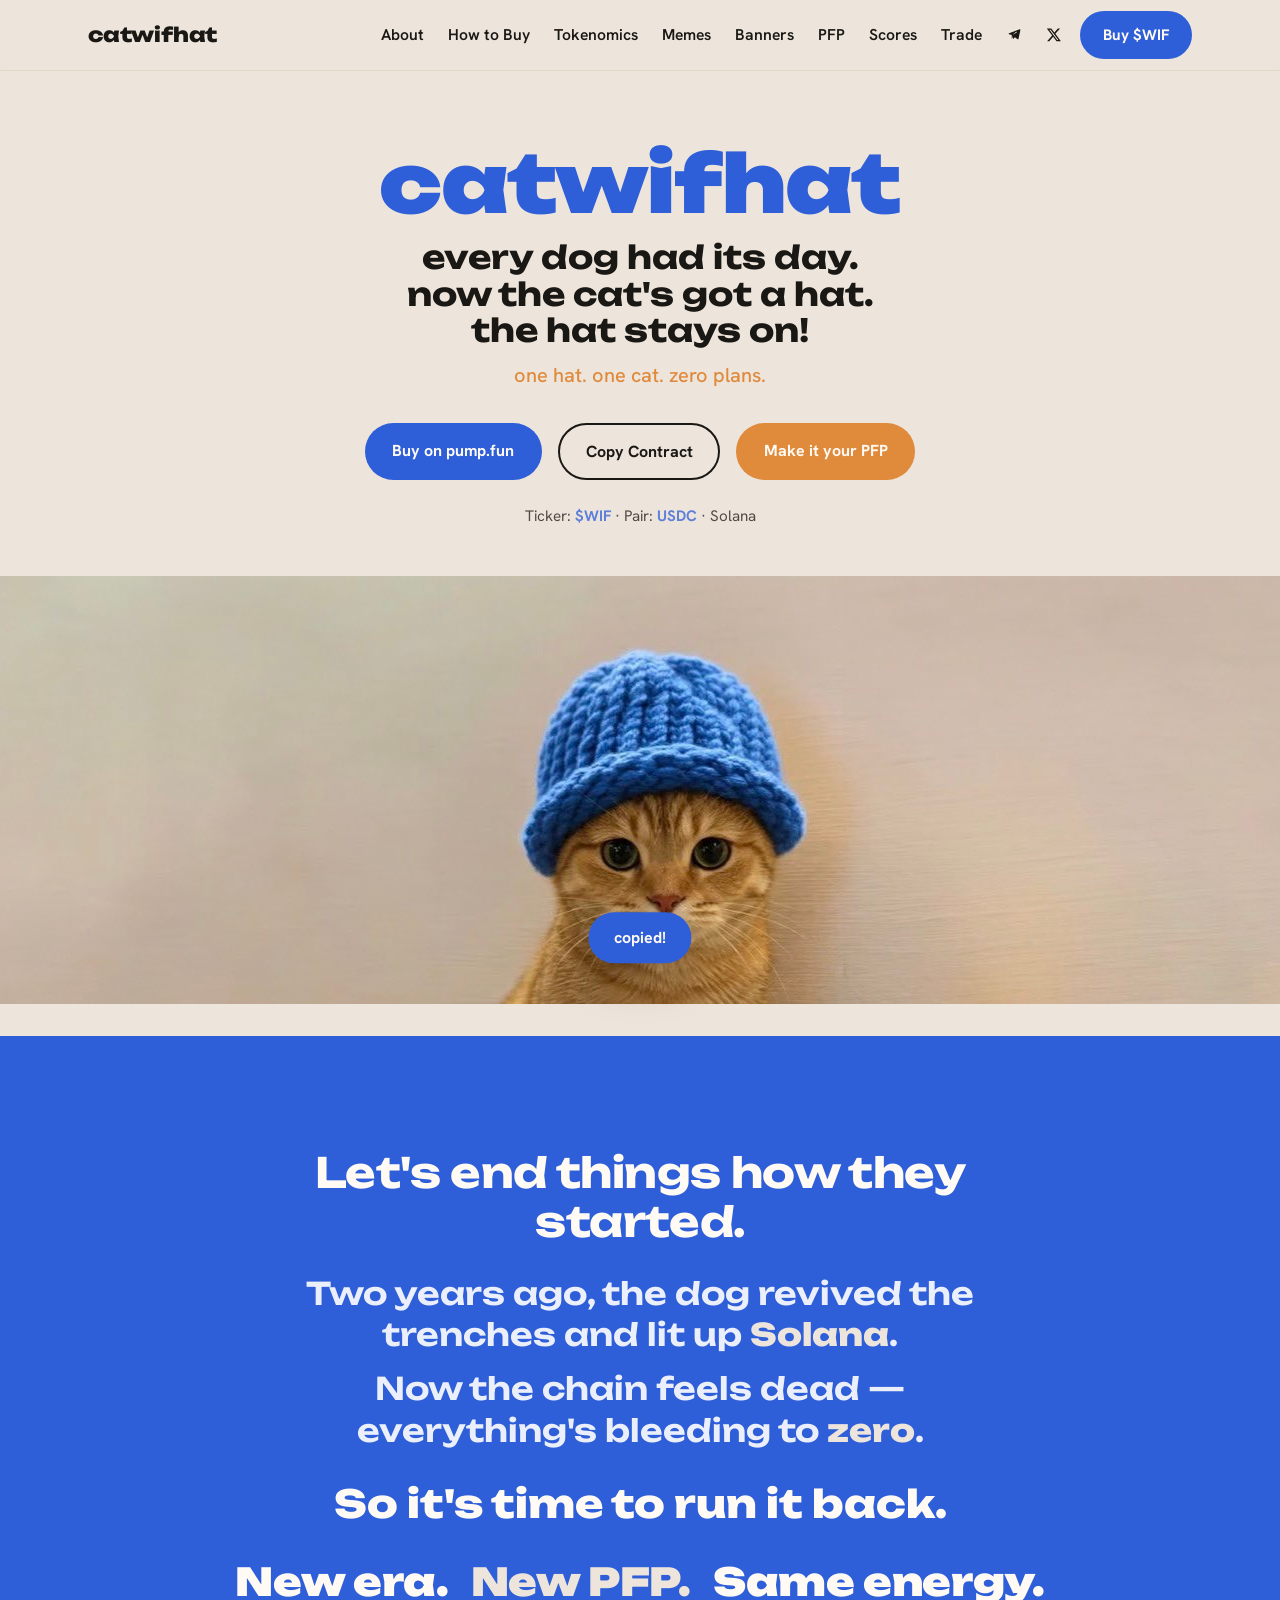
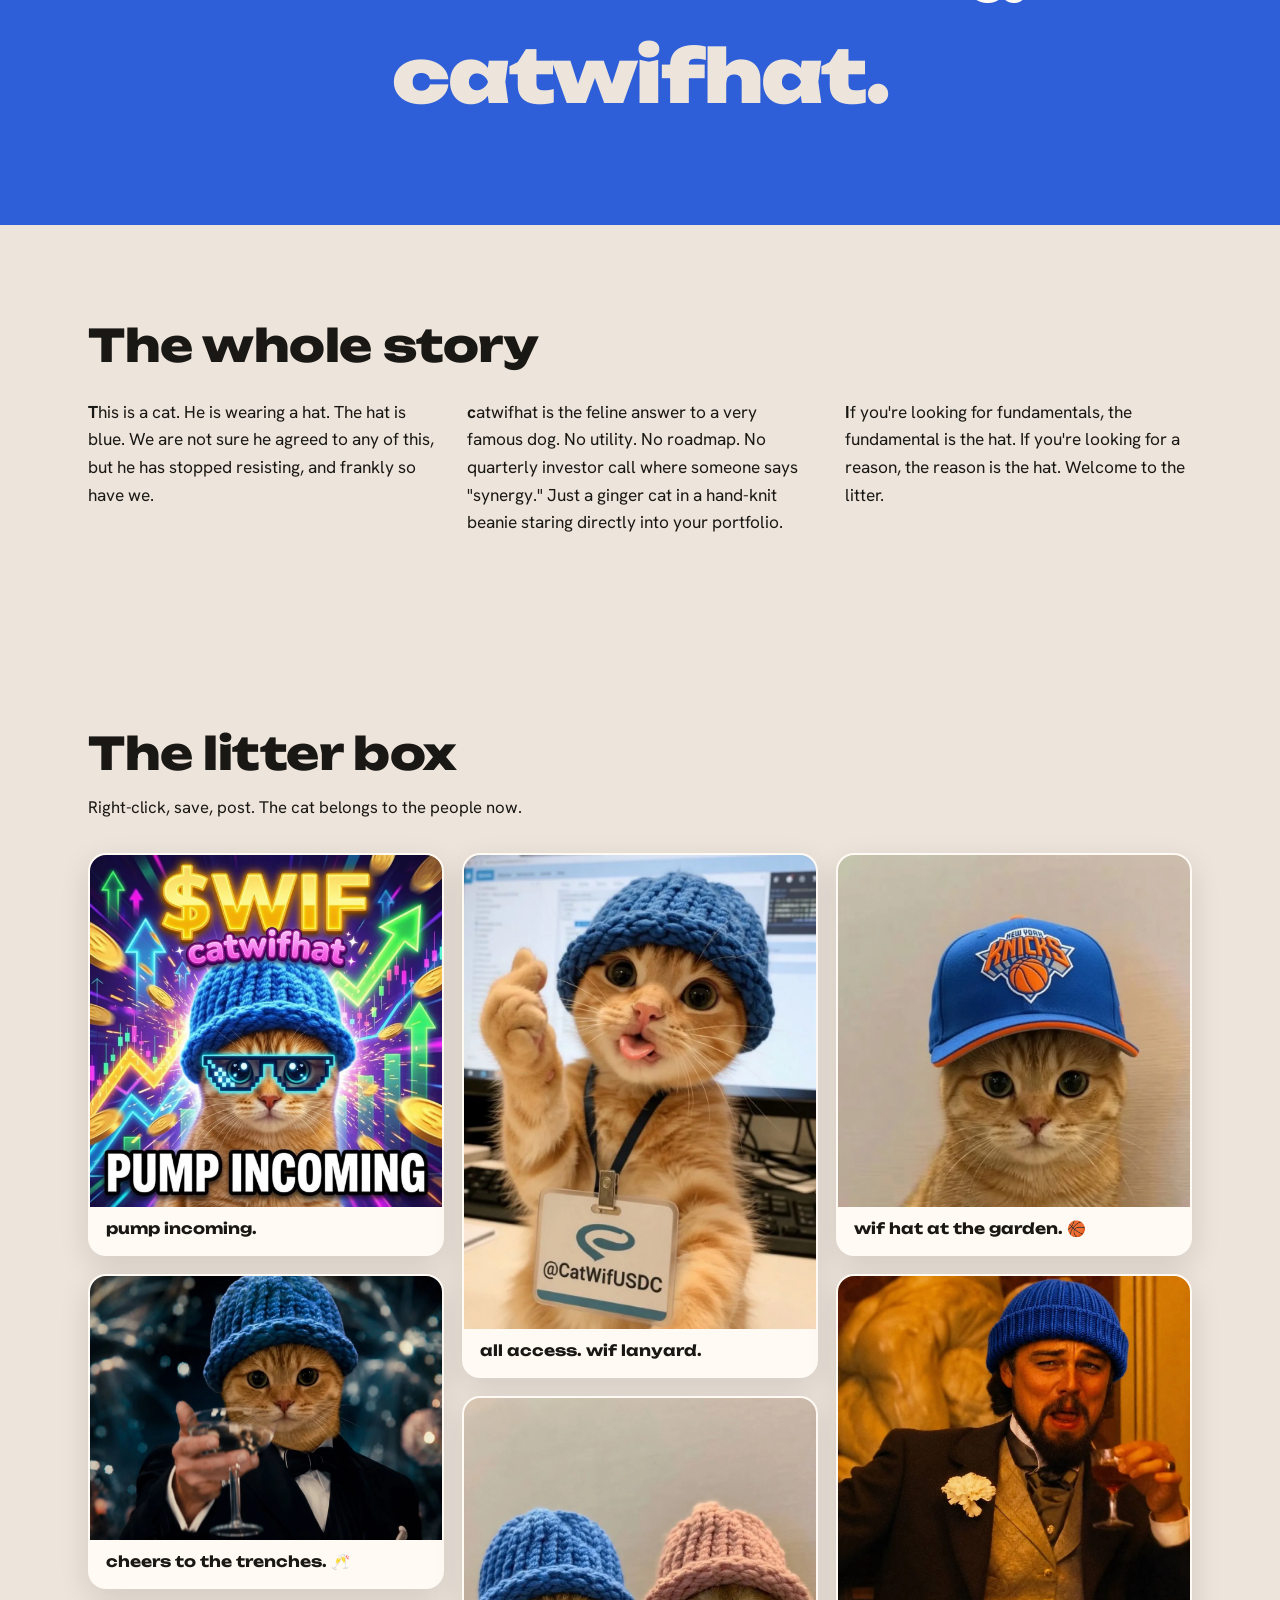
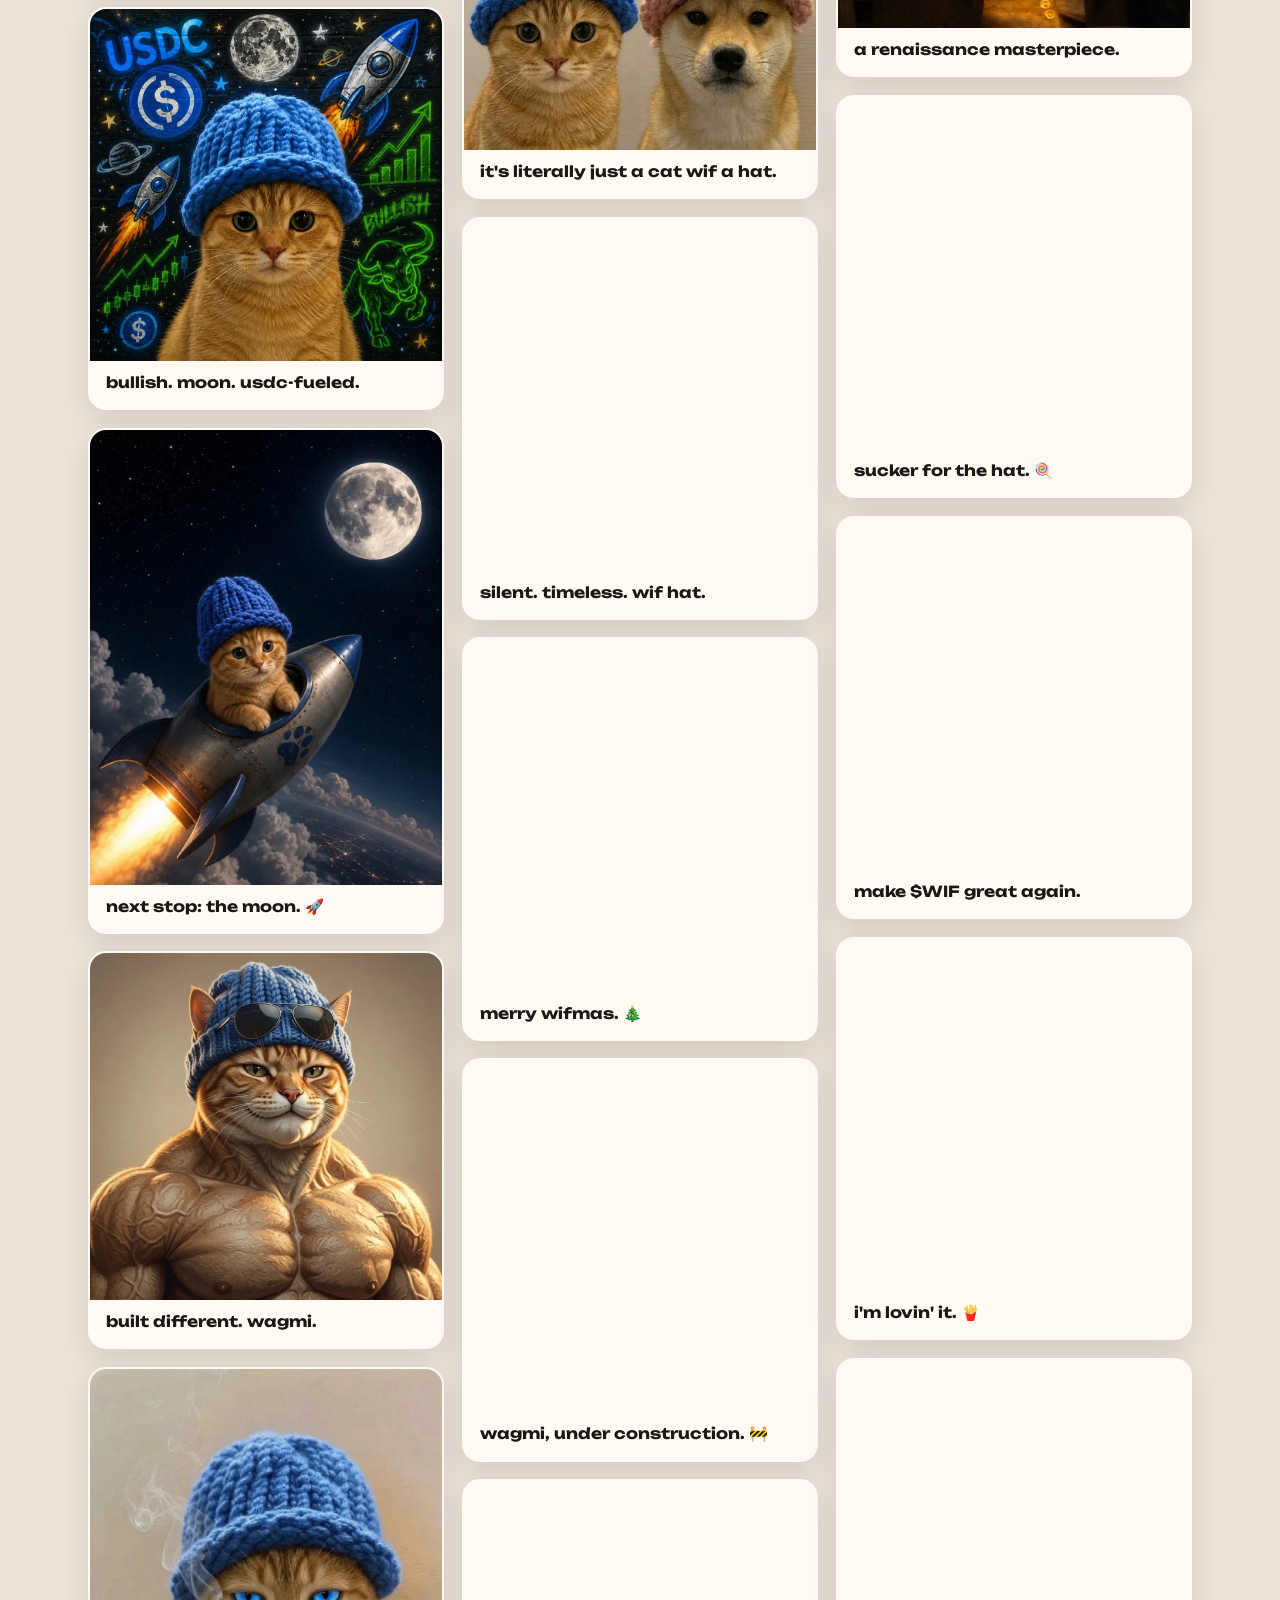
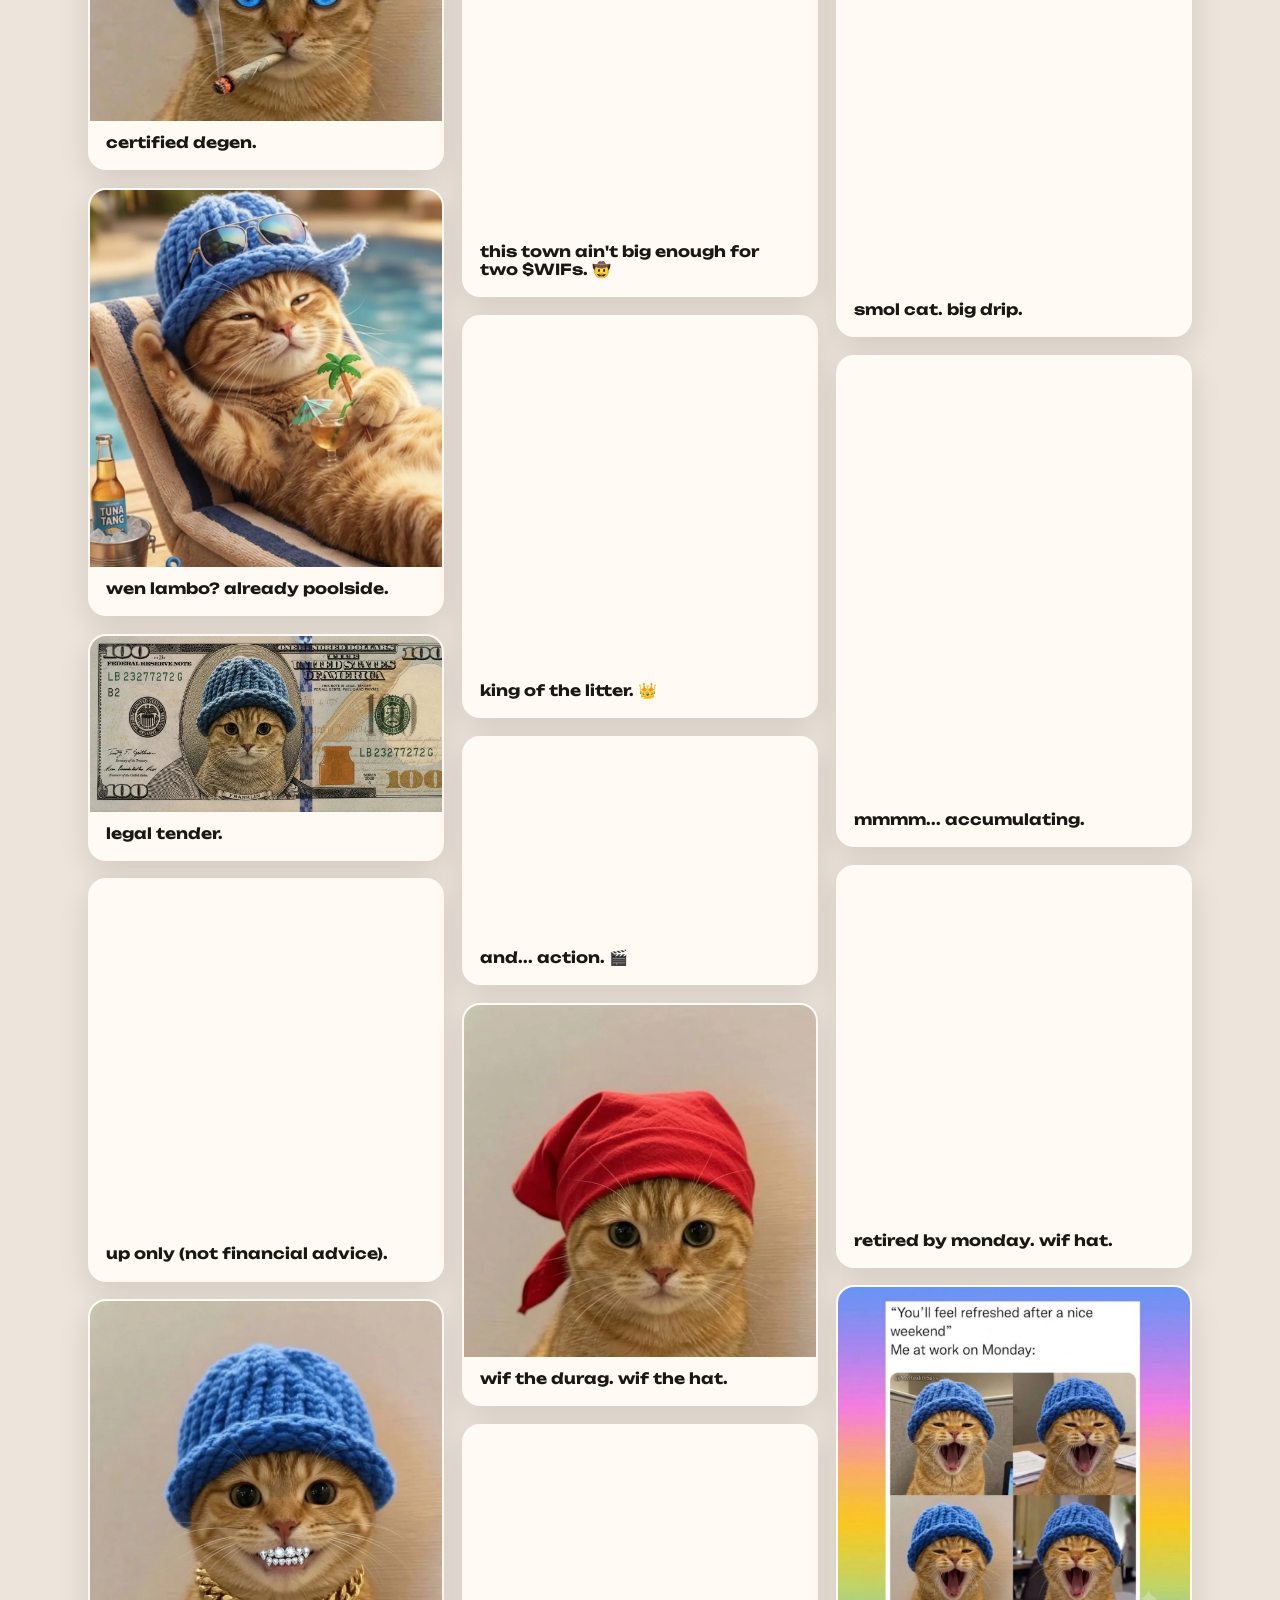
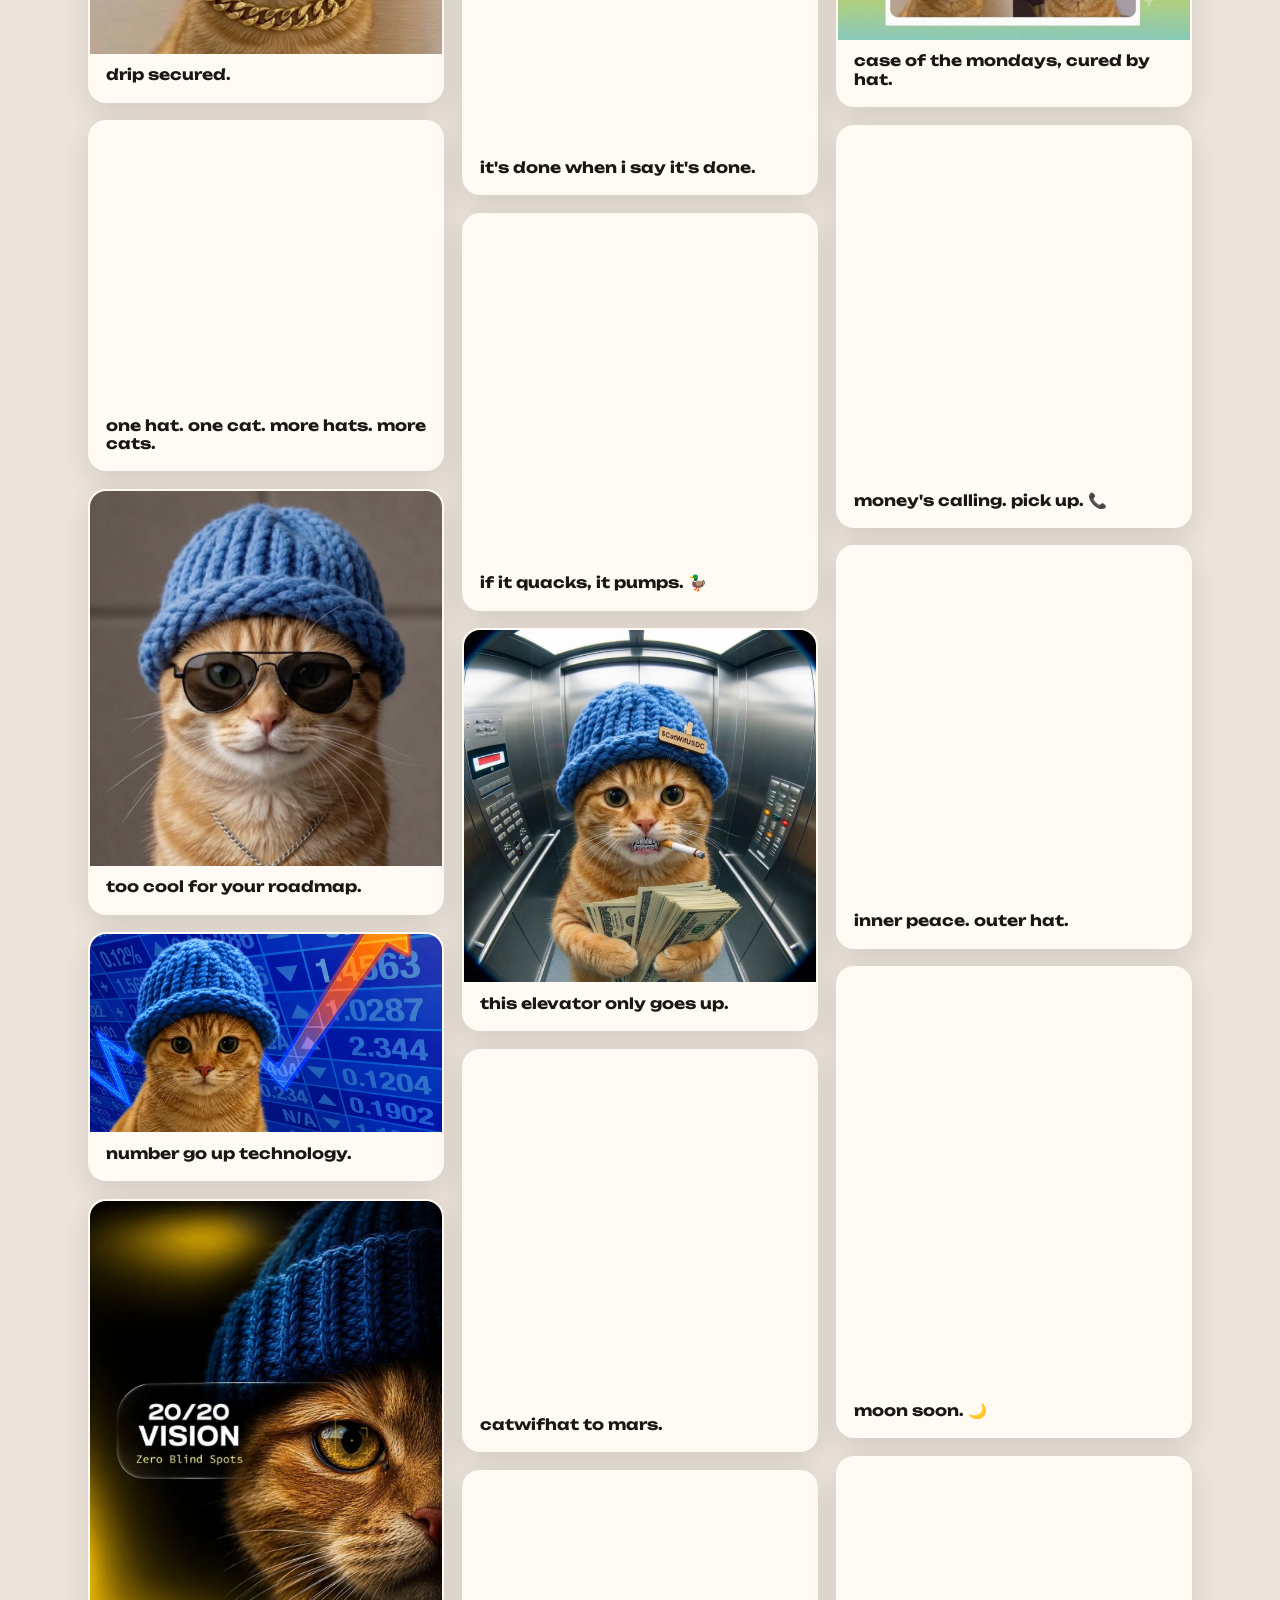
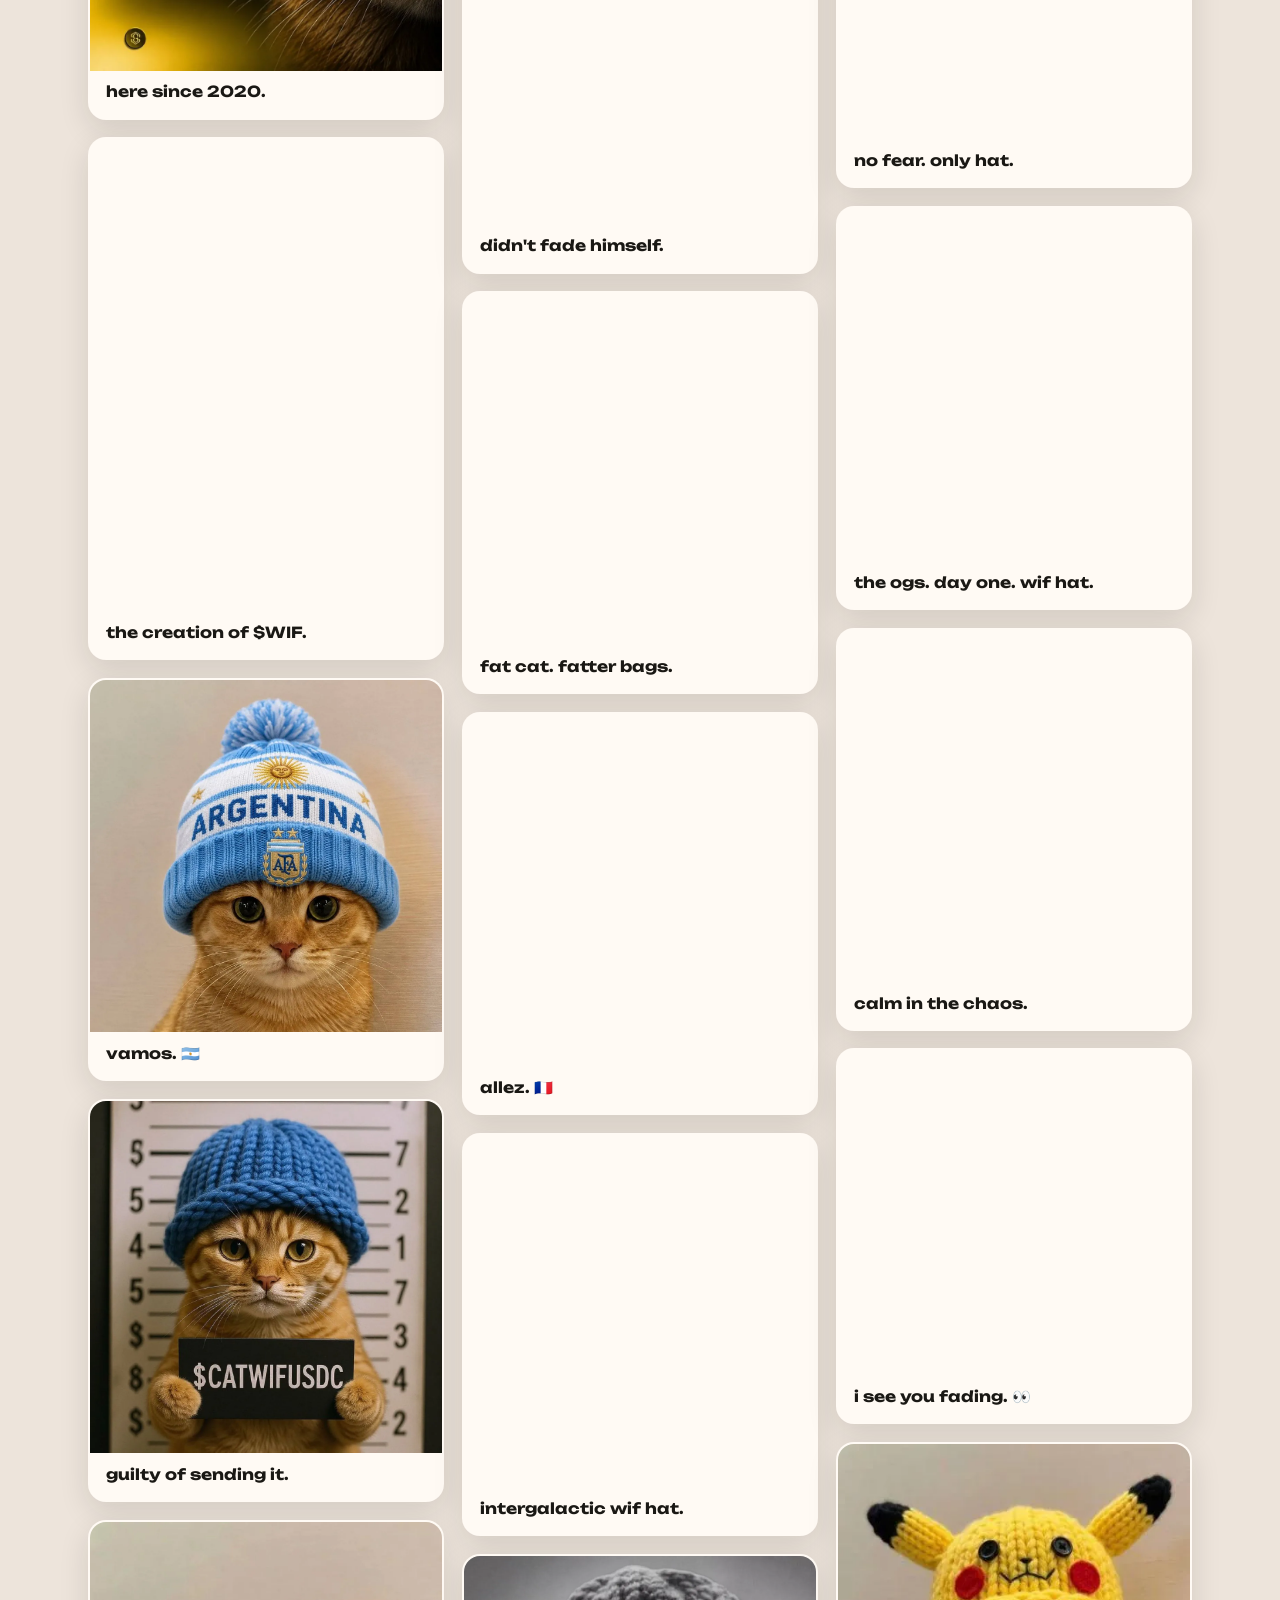
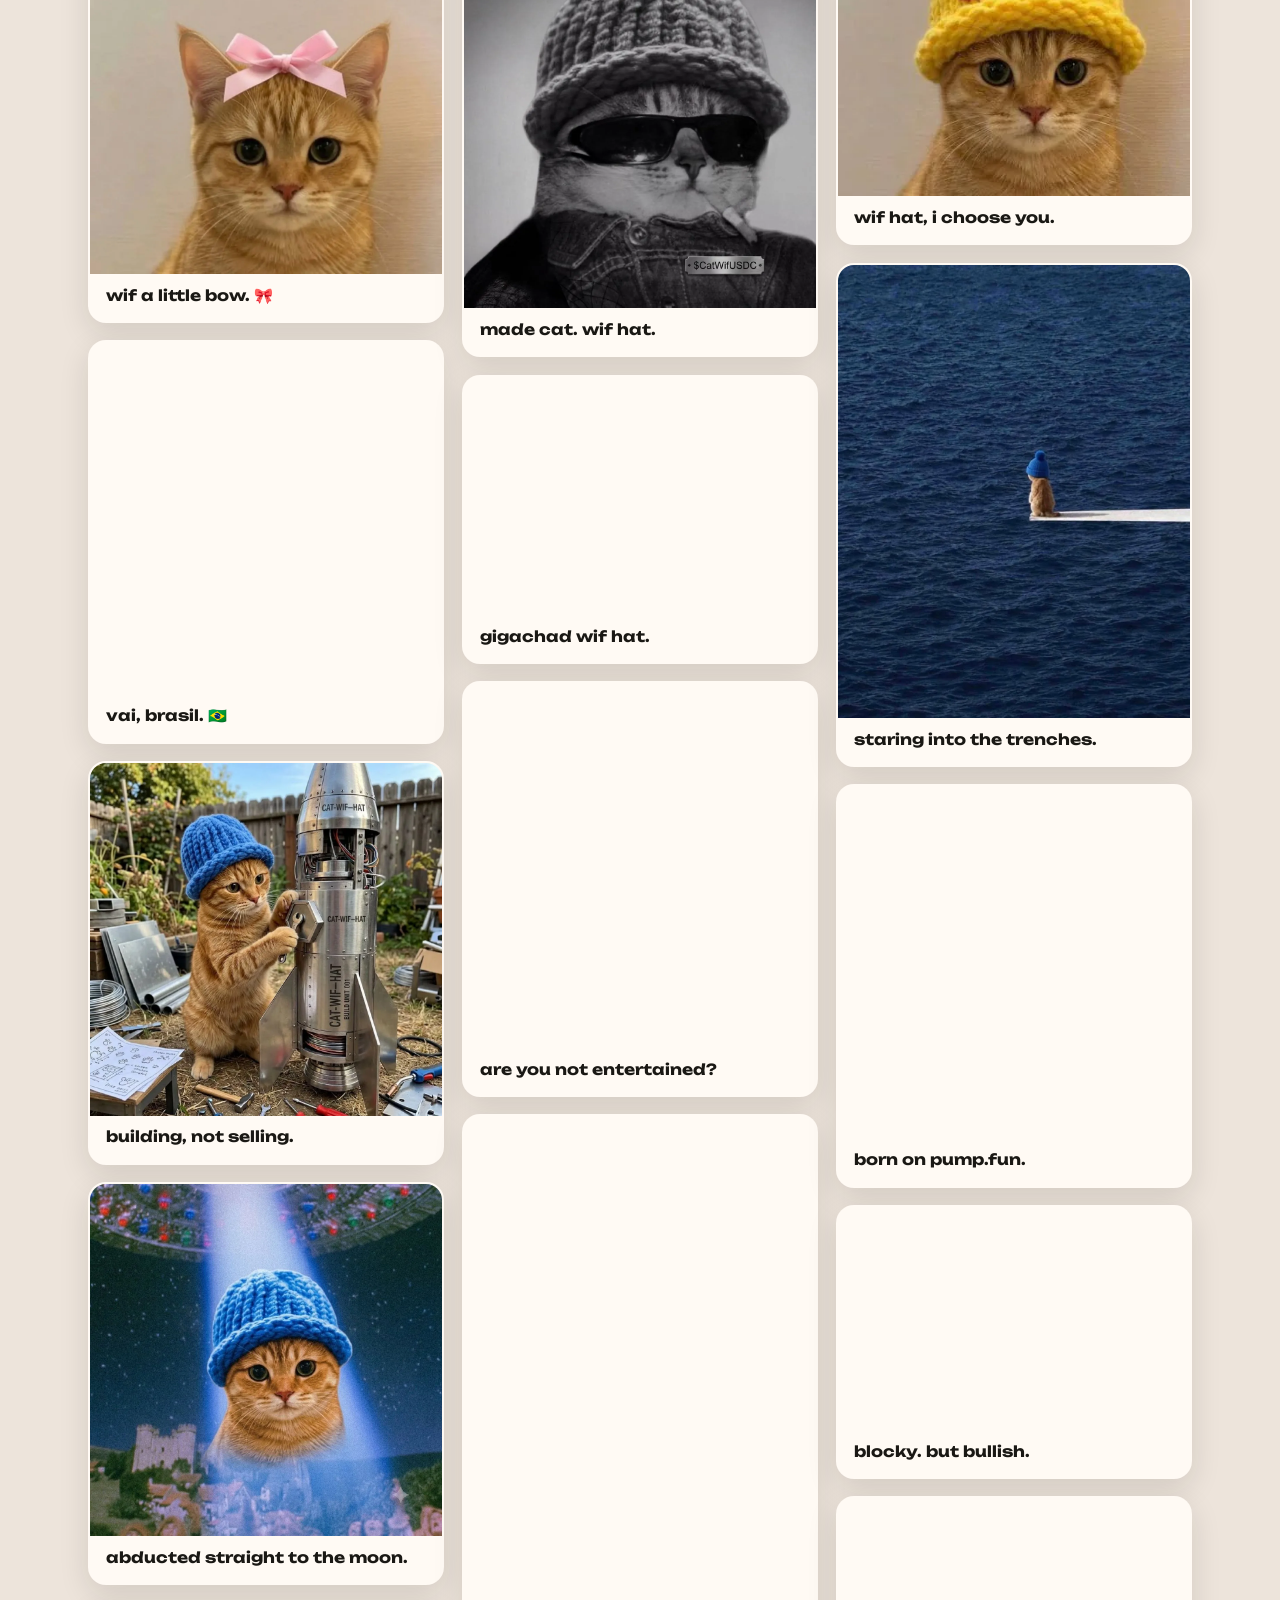
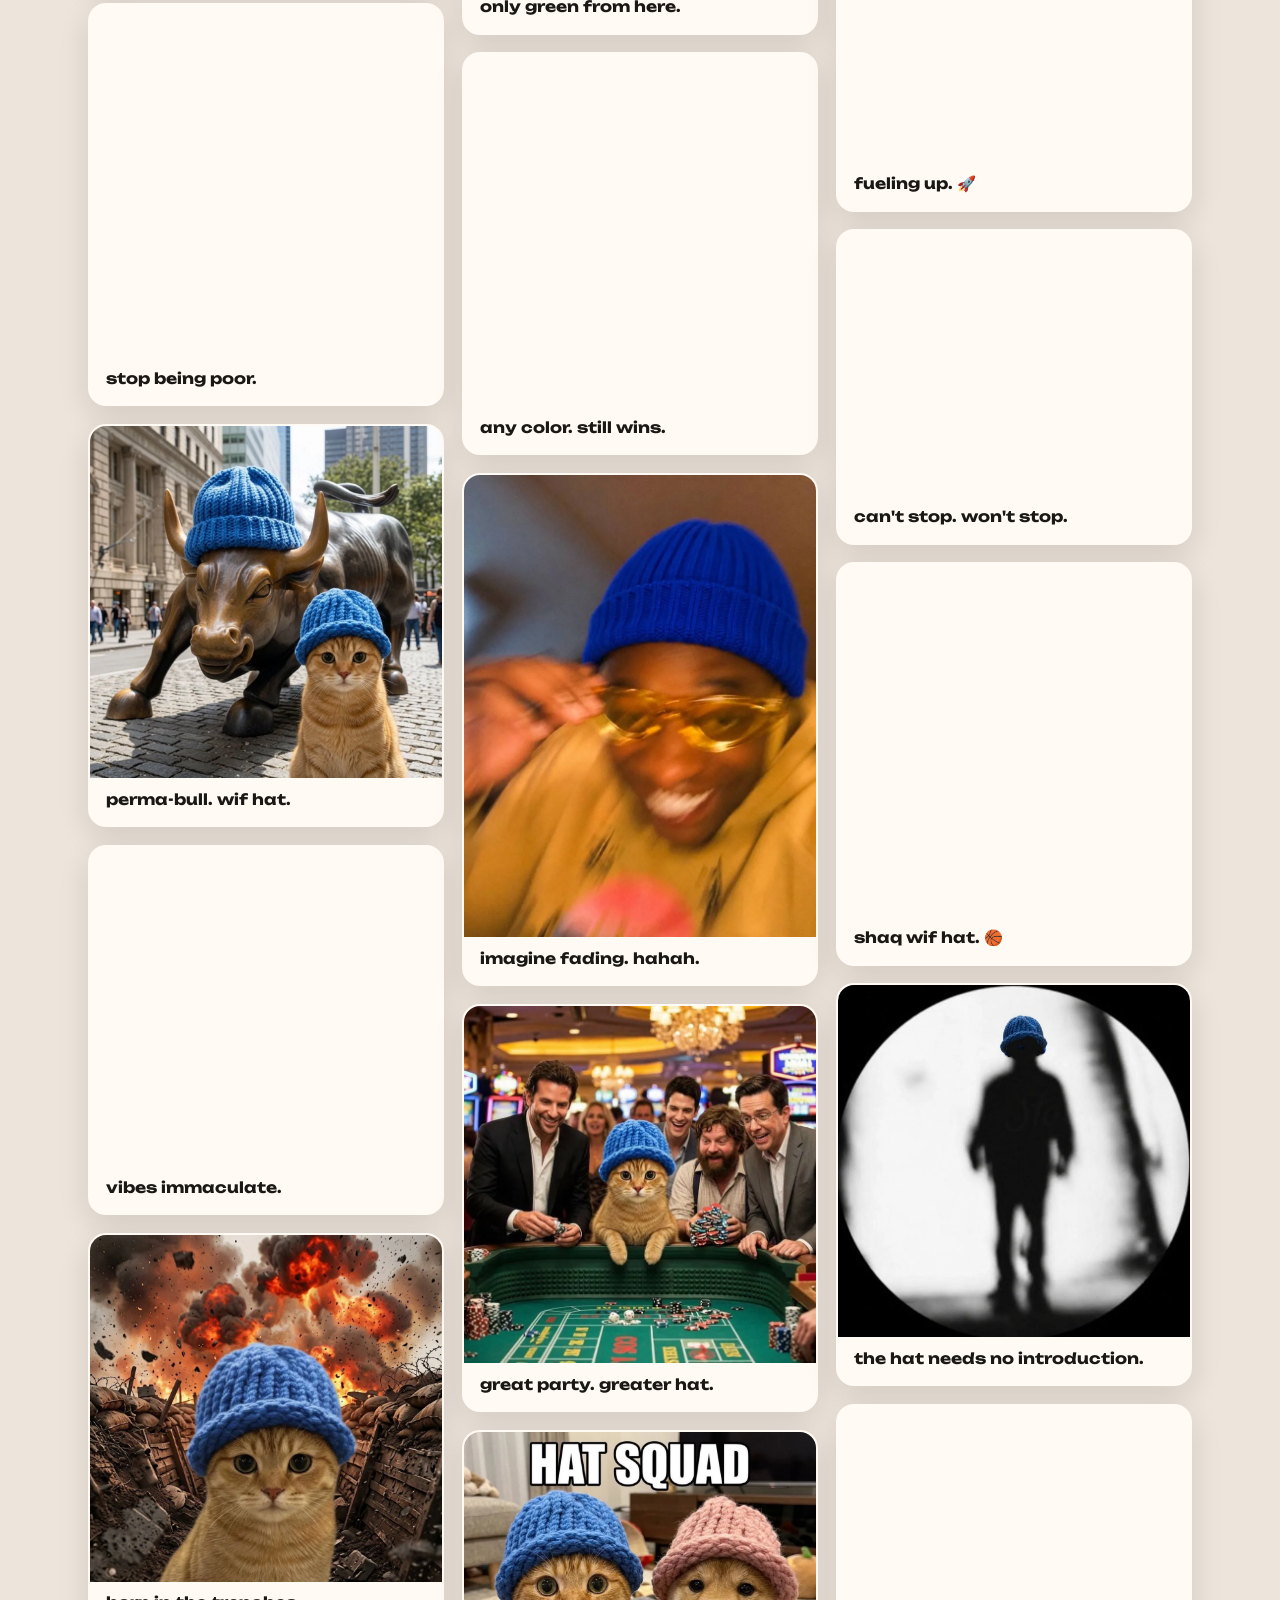
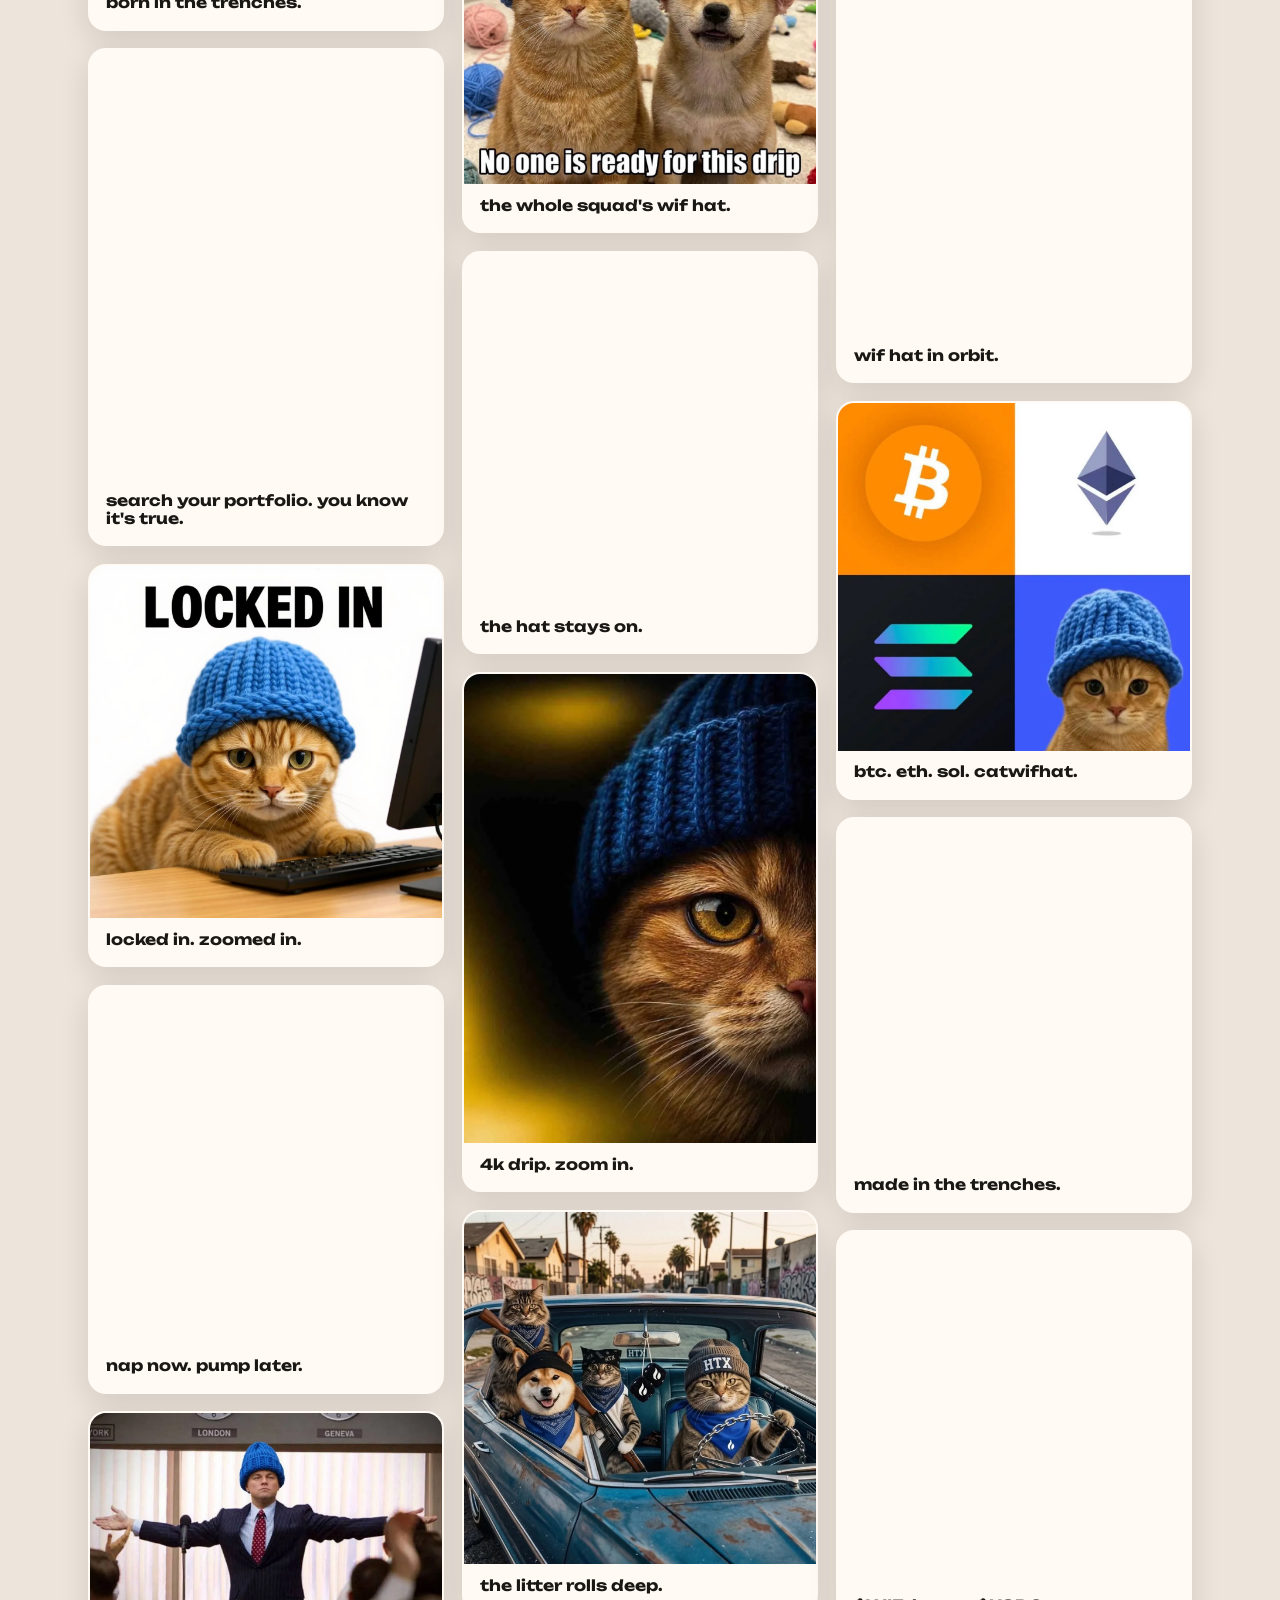
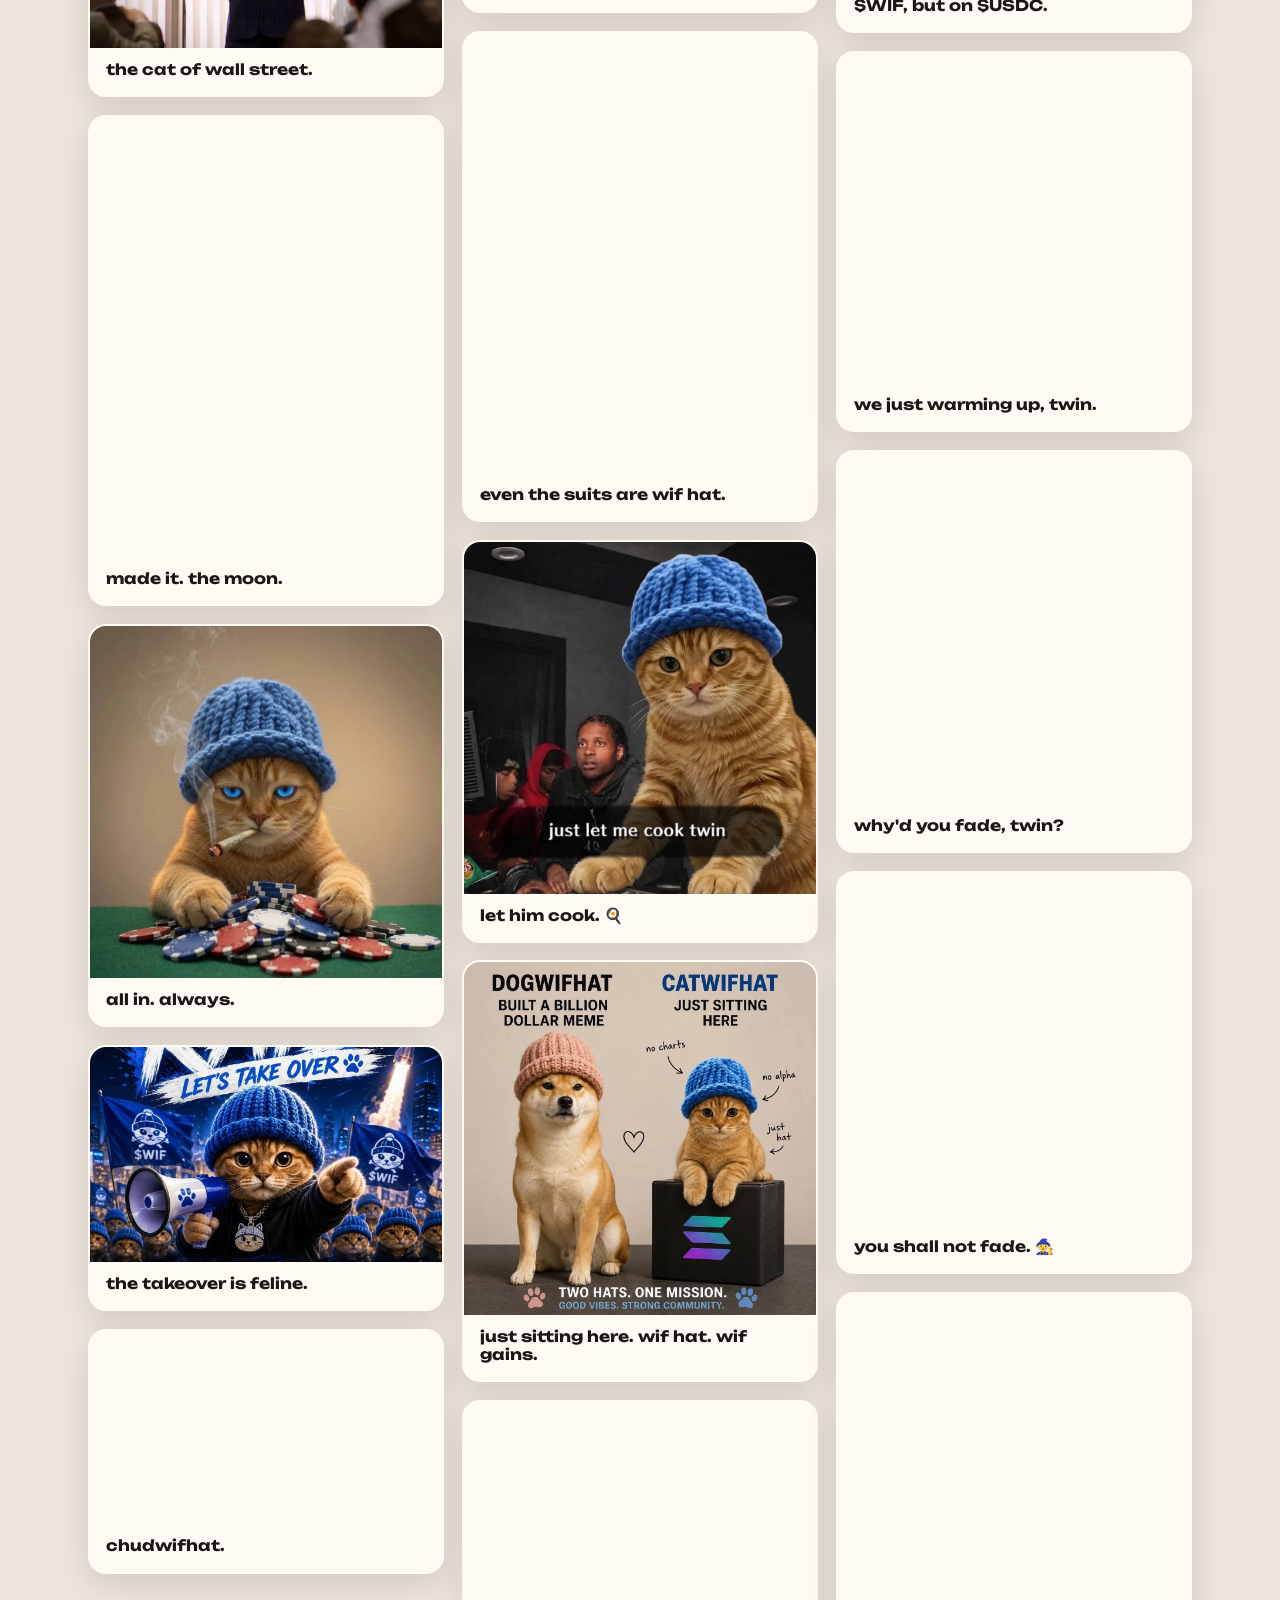
==== index.html @ e641e542 "View counter: count every page load (not once per session) The per-session dedupe set its 'counted' " ====
<!DOCTYPE html>
<html lang="en">
<head>
  <meta charset="UTF-8" />
  <meta name="viewport" content="width=device-width, initial-scale=1.0" />
  <title>catwifhat — $WIF, but on $USDC</title>
  <meta name="description" content="catwifhat ($WIF) — the $USDC-paired $WIF on Solana. A ginger cat in a hand-knit blue beanie. No utility. No roadmap. Just the hat." />

  <!-- Mobile browser chrome color (the hat blue) -->
  <meta name="theme-color" content="#2E5FD8" />

  <!-- Favicons (generated from the cat) -->
  <link rel="icon" type="image/png" href="favicon.png" />
  <link rel="apple-touch-icon" href="apple-touch-icon.png" />

  <!-- Open Graph / social preview.
       NOTE: og:image / twitter:image MUST be ABSOLUTE URLs — X, Telegram, etc.
       won't render a relative path (that's why the card showed blank). -->
  <meta property="og:type" content="website" />
  <meta property="og:url" content="https://www.catwifusdc.com/" />
  <meta property="og:title" content="catwifhat — $WIF, but on $USDC" />
  <meta property="og:description" content="every dog had its day. now the cat's got a hat." />
  <meta property="og:image" content="https://www.catwifusdc.com/og-card.jpg" />
  <meta property="og:image:width" content="1200" />
  <meta property="og:image:height" content="630" />
  <meta property="og:image:alt" content="catwifhat — a ginger cat in a blue knit beanie" />
  <meta name="twitter:card" content="summary_large_image" />
  <meta name="twitter:site" content="@catWIFusdc" />
  <meta name="twitter:title" content="catwifhat — $WIF, but on $USDC" />
  <meta name="twitter:description" content="every dog had its day. now the cat's got a hat." />
  <meta name="twitter:image" content="https://www.catwifusdc.com/og-card.jpg" />

  <!-- Fonts: Unbounded (chunky, playful display) + Hanken Grotesk (clean body) -->
  <link rel="preconnect" href="https://fonts.googleapis.com" />
  <link rel="preconnect" href="https://fonts.gstatic.com" crossorigin />
  <link href="https://fonts.googleapis.com/css2?family=Unbounded:wght@600;700;800;900&family=Hanken+Grotesk:wght@400;500;600;700&display=swap" rel="stylesheet" />

  <link rel="stylesheet" href="styles.css?v=32" />
</head>
<body>

  <!-- Icon sprite: X (Twitter) + Telegram logos, referenced via <use> -->
  <svg width="0" height="0" style="position:absolute" aria-hidden="true" focusable="false">
    <symbol id="ico-x" viewBox="0 0 24 24">
      <path d="M18.244 2.25h3.308l-7.227 8.26 8.502 11.24H16.17l-5.214-6.817L4.99 21.75H1.68l7.73-8.835L1.254 2.25H8.08l4.713 6.231zm-1.161 17.52h1.833L7.084 4.126H5.117z" />
    </symbol>
    <symbol id="ico-tg" viewBox="0 0 24 24">
      <path d="M21.94 4.78c.28-1.12-.42-1.63-1.15-1.3L4.82 9.64c-1.09.44-1.08 1.05-.2 1.3l4.1 1.28 1.6 5.13c.2.55.36.76.75.76.38 0 .55-.18.76-.4l1.92-1.86 3.98 2.94c.73.4 1.26.2 1.45-.68l2.62-12.34zm-5.1 3.07L9.4 12.5c-.37.23-.7.36-.83.78l-.28 4.23c-.04.4-.2.42-.4.42l.28-4.23 7.68-6.92c.34-.31-.07-.46-.52-.19z" />
    </symbol>
    <symbol id="ic-dice" viewBox="0 0 24 24"><rect x="3" y="3" width="18" height="18" rx="4.5" fill="none" stroke="currentColor" stroke-width="2"/><g fill="currentColor"><circle cx="8.5" cy="8.5" r="1.5"/><circle cx="15.5" cy="8.5" r="1.5"/><circle cx="12" cy="12" r="1.5"/><circle cx="8.5" cy="15.5" r="1.5"/><circle cx="15.5" cy="15.5" r="1.5"/></g></symbol>
    <symbol id="ic-circle" viewBox="0 0 24 24"><circle cx="12" cy="12" r="9" fill="none" stroke="currentColor" stroke-width="2.2"/></symbol>
  </svg>

  <!-- ============================================================
       1. STICKY NAV
       ============================================================ -->
  <header class="nav" id="top">
    <div class="nav__inner">
      <a href="#top" class="nav__brand">catwifhat</a>

      <nav class="nav__links" aria-label="Primary">
        <a href="#about">About</a>
        <a href="#how-to-buy">How to Buy</a>
        <a href="#tokenomics">Tokenomics</a>
        <a href="#memes">Memes</a>
        <a href="#banners">Banners</a>
        <a href="#pfp-maker">PFP</a>
        <a href="scores.html">Scores</a>
        <a href="#trade">Trade</a>
        <!-- Socials as logos -->
        <a class="nav__ico" href="https://t.me/catwifhattheportal" target="_blank" rel="noopener" aria-label="Telegram">
          <svg class="ico" aria-hidden="true"><use href="#ico-tg" /></svg>
        </a>
        <a class="nav__ico" href="https://x.com/catwifusdc" target="_blank" rel="noopener" aria-label="X (Twitter)">
          <svg class="ico" aria-hidden="true"><use href="#ico-x" /></svg>
        </a>
      </nav>

      <a href="https://pump.fun/Hjj93YiyaFYY8zY2EW6FM2i2gd4rxzhoLCLFabrRpump"
         class="btn btn--blue nav__cta" target="_blank" rel="noopener">Buy $WIF</a>

      <!-- Mobile menu toggle -->
      <button class="nav__burger" id="burger" aria-label="Toggle menu" aria-expanded="false">
        <span></span><span></span><span></span>
      </button>
    </div>
  </header>

  <!-- ============================================================
       2. HERO  (text block, then full-bleed wide banner)
       ============================================================ -->
  <section class="hero">
    <div class="hero__text reveal">
      <h1 class="hero__title">catwifhat</h1>
      <p class="hero__tagline">every dog had its day.<br>now the cat's got a hat.<br>the hat stays on!</p>
      <p class="hero__sub">one hat. one cat. zero plans.</p>
      <div class="hero__buttons">
        <a href="https://pump.fun/Hjj93YiyaFYY8zY2EW6FM2i2gd4rxzhoLCLFabrRpump"
           class="btn btn--blue" target="_blank" rel="noopener">Buy on pump.fun</a>
        <button class="btn btn--ghost" data-copy-ca>Copy Contract</button>
        <!-- PFP movement: downloads the hero image so holders can rep the cat -->
        <a href="catwifhat-pfp.png" download="catwifhat-pfp.png" class="btn btn--ginger">Make it your PFP</a>
      </div>
      <p class="hero__ticker">Ticker: <strong>$WIF</strong> · Pair: <strong>USDC</strong> · Solana</p>
    </div>
  </section>

  <!-- Full-bleed wide banner — shows the whole beanie-and-wall composition, no crop.
       Easter egg: clicking the cat triggers a wobble + "meow" burst. -->
  <figure class="hero__banner reveal">
    <img src="hero-cat.jpg" alt="A ginger cat wearing a chunky royal-blue knitted beanie against a warm beige wall"
         class="hero__cat" id="hero-cat" width="1290" height="428"
         fetchpriority="high" decoding="async" />
  </figure>

  <!-- Live market stats (DexScreener API; hidden until data loads) -->
  <a class="ticker" id="livestats" href="https://dexscreener.com/solana/Hjj93YiyaFYY8zY2EW6FM2i2gd4rxzhoLCLFabrRpump"
     target="_blank" rel="noopener" hidden aria-label="Live $WIF market stats on DexScreener">
    <span class="ticker__item"><span class="ticker__label">Price</span><span class="ticker__val" data-k="price">—</span></span>
    <span class="ticker__item"><span class="ticker__label">Market cap</span><span class="ticker__val" data-k="mcap">—</span></span>
    <span class="ticker__item"><span class="ticker__label">24h</span><span class="ticker__val" data-k="change">—</span></span>
    <span class="ticker__item"><span class="ticker__label">Volume 24h</span><span class="ticker__val" data-k="vol">—</span></span>
    <span class="ticker__item"><span class="ticker__label">Liquidity</span><span class="ticker__val" data-k="liq">—</span></span>
    <span class="ticker__live"><span class="ticker__dot"></span>live</span>
  </a>

  <!-- ============================================================
       3. MANIFESTO STRIP
       ============================================================ -->
  <section class="manifesto" id="manifesto">
    <div class="manifesto__inner">
      <p class="manifesto__lead reveal">Let's end things how they started.</p>
      <p class="manifesto__line reveal">
        Two years ago, the dog revived the trenches and lit up
        <span class="manifesto__hl">Solana</span>.
      </p>
      <p class="manifesto__line reveal">
        Now the chain feels dead — everything's bleeding to
        <span class="manifesto__hl">zero</span>.
      </p>
      <p class="manifesto__pivot reveal">So it's time to run it back.</p>
      <p class="manifesto__beats reveal">
        <span>New era.</span><span>New PFP.</span><span>Same energy.</span>
      </p>
      <p class="manifesto__sig reveal">catwifhat.</p>
    </div>
  </section>

  <!-- ============================================================
       4. ABOUT
       ============================================================ -->
  <section class="about" id="about">
    <div class="section__wrap">
      <h2 class="section__title reveal">The whole story</h2>
      <div class="about__cols">
        <p class="reveal">This is a cat. He is wearing a hat. The hat is blue. We are not sure he
          agreed to any of this, but he has stopped resisting, and frankly so have we.</p>
        <p class="reveal">catwifhat is the feline answer to a very famous dog. No utility. No
          roadmap. No quarterly investor call where someone says "synergy." Just a
          ginger cat in a hand-knit beanie staring directly into your portfolio.</p>
        <p class="reveal">If you're looking for fundamentals, the fundamental is the hat. If you're
          looking for a reason, the reason is the hat. Welcome to the litter.</p>
      </div>
    </div>
  </section>

  <!-- ============================================================
       4b. MEMES — "the litter box" gallery (masonry, lightbox on click)
       ============================================================ -->
  <section class="memes" id="memes">
    <div class="section__wrap">
      <h2 class="section__title reveal">The litter box</h2>
      <p class="memes__sub reveal">Right-click, save, post. The cat belongs to the people now.</p>

      <div class="meme-grid reveal">
        <figure class="meme-item">
          <img src="pump-cat-incoming.webp" loading="lazy" decoding="async" width="1200" height="1200" alt="catwifhat cat in a blue hat and pixel sunglasses with green arrows, gold coins and the words pump incoming">
          <figcaption>pump incoming.</figcaption>
        </figure>
        <figure class="meme-item">
          <img src="cat-wif-toast.webp" loading="lazy" decoding="async" width="1200" height="900" alt="Cat in a blue hat and tuxedo raising a glass in a toast">
          <figcaption>cheers to the trenches. 🥂</figcaption>
        </figure>
        <figure class="meme-item">
          <img src="bullish-cat.webp" loading="lazy" decoding="async" width="1200" height="1200" alt="Cat in a blue hat surrounded by USDC, rockets, the moon, green charts and a bull">
          <figcaption>bullish. moon. usdc-fueled.</figcaption>
        </figure>
        <figure class="meme-item">
          <img src="wif-to-the-moon.webp" loading="lazy" decoding="async" width="929" height="1200" alt="Kitten in a blue hat riding a rocket toward the moon">
          <figcaption>next stop: the moon. 🚀</figcaption>
        </figure>
        <figure class="meme-item">
          <img src="swole-catwifhat.webp" loading="lazy" decoding="async" width="1200" height="1181" alt="Muscular cat in a blue hat and aviator sunglasses">
          <figcaption>built different. wagmi.</figcaption>
        </figure>
        <figure class="meme-item">
          <img src="degen-cat.webp" loading="lazy" decoding="async" width="1200" height="1200" alt="Ginger cat in a blue hat with blue eyes and a cigarette">
          <figcaption>certified degen.</figcaption>
        </figure>
        <figure class="meme-item">
          <img src="poolside-cat.webp" loading="lazy" decoding="async" width="1120" height="1200" alt="Ginger cat in a blue beanie and sunglasses lounging poolside with a cocktail">
          <figcaption>wen lambo? already poolside.</figcaption>
        </figure>
        <figure class="meme-item">
          <img src="cat-100-usdc.webp" loading="lazy" decoding="async" width="1200" height="600" alt="Cat in a blue hat as the portrait on a US $100 bill">
          <figcaption>legal tender.</figcaption>
        </figure>
        <figure class="meme-item">
          <img src="parabolic-cat.webp" loading="lazy" decoding="async" width="1200" height="1200" alt="Cat in a blue hat in front of a rising green candlestick chart">
          <figcaption>up only (not financial advice).</figcaption>
        </figure>
        <figure class="meme-item">
          <img src="cat-wif-grillz.webp" loading="lazy" decoding="async" width="1200" height="1200" alt="Cat in a blue hat wearing diamond grillz and a gold chain">
          <figcaption>drip secured.</figcaption>
        </figure>
        <figure class="meme-item">
          <img src="cat-factory.webp" loading="lazy" decoding="async" width="1200" height="960" alt="A factory of ginger cats knitting blue hats under a sign reading one hat one cat more hats more cats">
          <figcaption>one hat. one cat. more hats. more cats.</figcaption>
        </figure>
        <figure class="meme-item">
          <img src="cat-too-cool.webp" loading="lazy" decoding="async" width="1128" height="1200" alt="Cat in a blue hat wearing aviator sunglasses and a silver chain">
          <figcaption>too cool for your roadmap.</figcaption>
        </figure>
        <figure class="meme-item">
          <img src="cat-chart.webp" loading="lazy" decoding="async" width="1200" height="675" alt="Cat in a blue hat beside a glowing orange up-arrow over a price board">
          <figcaption>number go up technology.</figcaption>
        </figure>
        <figure class="meme-item">
          <img src="2020-cat.webp" loading="lazy" decoding="async" width="900" height="1200" alt="catwifhat meme — 2020 cat">
          <figcaption>here since 2020.</figcaption>
        </figure>
        <figure class="meme-item">
          <img src="Michelangelo-cat.webp" loading="lazy" decoding="async" width="896" height="1200" alt="catwifhat meme — michelangelo cat">
          <figcaption>the creation of $WIF.</figcaption>
        </figure>
        <figure class="meme-item">
          <img src="argentina-cat.webp" loading="lazy" decoding="async" width="1200" height="1200" alt="catwifhat meme — argentina cat">
          <figcaption>vamos. 🇦🇷</figcaption>
        </figure>
        <figure class="meme-item">
          <img src="booked-cat.webp" loading="lazy" decoding="async" width="1088" height="1088" alt="catwifhat meme — booked cat">
          <figcaption>guilty of sending it.</figcaption>
        </figure>
        <figure class="meme-item">
          <img src="bow-cat.webp" loading="lazy" decoding="async" width="1024" height="1024" alt="catwifhat meme — bow cat">
          <figcaption>wif a little bow. 🎀</figcaption>
        </figure>
        <figure class="meme-item">
          <img src="brasil-cat.webp" loading="lazy" decoding="async" width="1200" height="1200" alt="catwifhat meme — brasil cat">
          <figcaption>vai, brasil. 🇧🇷</figcaption>
        </figure>
        <figure class="meme-item">
          <img src="building-rocket-cat.webp" loading="lazy" decoding="async" width="1088" height="1088" alt="catwifhat meme — building rocket cat">
          <figcaption>building, not selling.</figcaption>
        </figure>
        <figure class="meme-item">
          <img src="cat-abduction.webp" loading="lazy" decoding="async" width="1200" height="1200" alt="catwifhat meme — cat abduction">
          <figcaption>abducted straight to the moon.</figcaption>
        </figure>
        <figure class="meme-item">
          <img src="cat-alon.webp" loading="lazy" decoding="async" width="1088" height="1088" alt="catwifhat meme — cat alon">
          <figcaption>stop being poor.</figcaption>
        </figure>
        <figure class="meme-item">
          <img src="cat-bullish.webp" loading="lazy" decoding="async" width="1088" height="1088" alt="catwifhat meme — cat bullish">
          <figcaption>perma-bull. wif hat.</figcaption>
        </figure>
        <figure class="meme-item">
          <img src="cat-chillhouse.webp" loading="lazy" decoding="async" width="1200" height="1088" alt="catwifhat meme — cat chillhouse">
          <figcaption>vibes immaculate.</figcaption>
        </figure>
        <figure class="meme-item">
          <img src="cat-in-the-trenches.webp" loading="lazy" decoding="async" width="1024" height="1008" alt="catwifhat meme — cat in the trenches">
          <figcaption>born in the trenches.</figcaption>
        </figure>
        <figure class="meme-item">
          <img src="cat-is-your-father.webp" loading="lazy" decoding="async" width="986" height="1200" alt="catwifhat meme — cat is your father">
          <figcaption>search your portfolio. you know it's true.</figcaption>
        </figure>
        <figure class="meme-item">
          <img src="cat-locked-in.webp" loading="lazy" decoding="async" width="1200" height="1200" alt="catwifhat meme — cat locked in">
          <figcaption>locked in. zoomed in.</figcaption>
        </figure>
        <figure class="meme-item">
          <img src="cat-nap.webp" loading="lazy" decoding="async" width="1181" height="1200" alt="catwifhat meme — cat nap">
          <figcaption>nap now. pump later.</figcaption>
        </figure>
        <figure class="meme-item">
          <img src="cat-of-wallstreet.webp" loading="lazy" decoding="async" width="1200" height="800" alt="catwifhat meme — cat of wallstreet">
          <figcaption>the cat of wall street.</figcaption>
        </figure>
        <figure class="meme-item">
          <img src="cat-on-moon.webp" loading="lazy" decoding="async" width="960" height="1200" alt="catwifhat meme — cat on moon">
          <figcaption>made it. the moon.</figcaption>
        </figure>
        <figure class="meme-item">
          <img src="cat-poker.webp" loading="lazy" decoding="async" width="1200" height="1200" alt="catwifhat meme — cat poker">
          <figcaption>all in. always.</figcaption>
        </figure>
        <figure class="meme-item">
          <img src="cat-takeover.webp" loading="lazy" decoding="async" width="1200" height="735" alt="catwifhat meme — cat takeover">
          <figcaption>the takeover is feline.</figcaption>
        </figure>
        <figure class="meme-item">
          <img src="cat-wif-chud.webp" loading="lazy" decoding="async" width="1179" height="648" alt="catwifhat meme — cat wif chud">
          <figcaption>chudwifhat.</figcaption>
        </figure>
        <figure class="meme-item">
          <img src="cat-wif-lanyard.webp" loading="lazy" decoding="async" width="892" height="1200" alt="catwifhat meme — cat wif lanyard">
          <figcaption>all access. wif lanyard.</figcaption>
        </figure>
        <figure class="meme-item">
          <img src="cat-wif.webp" loading="lazy" decoding="async" width="1024" height="1024" alt="catwifhat meme — cat wif">
          <figcaption>it's literally just a cat wif a hat.</figcaption>
        </figure>
        <figure class="meme-item">
          <img src="chaplan-cat.webp" loading="lazy" decoding="async" width="1200" height="1200" alt="catwifhat meme — chaplan cat">
          <figcaption>silent. timeless. wif hat.</figcaption>
        </figure>
        <figure class="meme-item">
          <img src="christmas-hat-cat.webp" loading="lazy" decoding="async" width="1024" height="1024" alt="catwifhat meme — christmas hat cat">
          <figcaption>merry wifmas. 🎄</figcaption>
        </figure>
        <figure class="meme-item">
          <img src="construction-cat.webp" loading="lazy" decoding="async" width="1024" height="1024" alt="catwifhat meme — construction cat">
          <figcaption>wagmi, under construction. 🚧</figcaption>
        </figure>
        <figure class="meme-item">
          <img src="cowboy-cat.webp" loading="lazy" decoding="async" width="1179" height="1168" alt="catwifhat meme — cowboy cat">
          <figcaption>this town ain't big enough for two $WIFs. 🤠</figcaption>
        </figure>
        <figure class="meme-item">
          <img src="crowned-cat.webp" loading="lazy" decoding="async" width="1024" height="1024" alt="catwifhat meme — crowned cat">
          <figcaption>king of the litter. 👑</figcaption>
        </figure>
        <figure class="meme-item">
          <img src="director-hat.webp" loading="lazy" decoding="async" width="1200" height="675" alt="catwifhat meme — director hat">
          <figcaption>and... action. 🎬</figcaption>
        </figure>
        <figure class="meme-item">
          <img src="do-rag-cat.webp" loading="lazy" decoding="async" width="1024" height="1024" alt="catwifhat meme — do rag cat">
          <figcaption>wif the durag. wif the hat.</figcaption>
        </figure>
        <figure class="meme-item">
          <img src="done-when-i-say-cat.webp" loading="lazy" decoding="async" width="1088" height="990" alt="catwifhat meme — done when i say cat">
          <figcaption>it's done when i say it's done.</figcaption>
        </figure>
        <figure class="meme-item">
          <img src="duck-cat.webp" loading="lazy" decoding="async" width="1024" height="1008" alt="catwifhat meme — duck cat">
          <figcaption>if it quacks, it pumps. 🦆</figcaption>
        </figure>
        <figure class="meme-item">
          <img src="elevator-cat.webp" loading="lazy" decoding="async" width="1200" height="1200" alt="catwifhat meme — elevator cat">
          <figcaption>this elevator only goes up.</figcaption>
        </figure>
        <figure class="meme-item">
          <img src="elon-hat-cat.webp" loading="lazy" decoding="async" width="1024" height="1024" alt="catwifhat meme — elon hat cat">
          <figcaption>catwifhat to mars.</figcaption>
        </figure>
        <figure class="meme-item">
          <img src="epstein-cat.webp" loading="lazy" decoding="async" width="1024" height="1025" alt="catwifhat meme — epstein cat">
          <figcaption>didn't fade himself.</figcaption>
        </figure>
        <figure class="meme-item">
          <img src="fat-cat-hat.webp" loading="lazy" decoding="async" width="1024" height="1024" alt="catwifhat meme — fat cat hat">
          <figcaption>fat cat. fatter bags.</figcaption>
        </figure>
        <figure class="meme-item">
          <img src="france-cat.webp" loading="lazy" decoding="async" width="1200" height="1200" alt="catwifhat meme — france cat">
          <figcaption>allez. 🇫🇷</figcaption>
        </figure>
        <figure class="meme-item">
          <img src="galaxy-cat.webp" loading="lazy" decoding="async" width="1024" height="1024" alt="catwifhat meme — galaxy cat">
          <figcaption>intergalactic wif hat.</figcaption>
        </figure>
        <figure class="meme-item">
          <img src="gangster-cat.webp" loading="lazy" decoding="async" width="1200" height="1200" alt="catwifhat meme — gangster cat">
          <figcaption>made cat. wif hat.</figcaption>
        </figure>
        <figure class="meme-item">
          <img src="giga-cat.webp" loading="lazy" decoding="async" width="1200" height="811" alt="catwifhat meme — giga cat">
          <figcaption>gigachad wif hat.</figcaption>
        </figure>
        <figure class="meme-item">
          <img src="gladiator-cat.webp" loading="lazy" decoding="async" width="937" height="969" alt="catwifhat meme — gladiator cat">
          <figcaption>are you not entertained?</figcaption>
        </figure>
        <figure class="meme-item">
          <img src="green-candle-cat.webp" loading="lazy" decoding="async" width="901" height="1200" alt="catwifhat meme — green candle cat">
          <figcaption>only green from here.</figcaption>
        </figure>
        <figure class="meme-item">
          <img src="green-hat.webp" loading="lazy" decoding="async" width="1024" height="1024" alt="catwifhat meme — green hat">
          <figcaption>any color. still wins.</figcaption>
        </figure>
        <figure class="meme-item">
          <img src="hahah-hat.webp" loading="lazy" decoding="async" width="915" height="1200" alt="catwifhat meme — hahah hat">
          <figcaption>imagine fading. hahah.</figcaption>
        </figure>
        <figure class="meme-item">
          <img src="hangover-cat.webp" loading="lazy" decoding="async" width="715" height="726" alt="catwifhat meme — hangover cat">
          <figcaption>great party. greater hat.</figcaption>
        </figure>
        <figure class="meme-item">
          <img src="hat-squad.webp" loading="lazy" decoding="async" width="1088" height="1088" alt="catwifhat meme — hat squad">
          <figcaption>the whole squad's wif hat.</figcaption>
        </figure>
        <figure class="meme-item">
          <img src="hat-stays-on.webp" loading="lazy" decoding="async" width="1200" height="1200" alt="catwifhat meme — hat stays on">
          <figcaption>the hat stays on.</figcaption>
        </figure>
        <figure class="meme-item">
          <img src="hd-cat.webp" loading="lazy" decoding="async" width="864" height="1152" alt="catwifhat meme — hd cat">
          <figcaption>4k drip. zoom in.</figcaption>
        </figure>
        <figure class="meme-item">
          <img src="htx-cat.webp" loading="lazy" decoding="async" width="1200" height="1199" alt="catwifhat meme — htx cat">
          <figcaption>the litter rolls deep.</figcaption>
        </figure>
        <figure class="meme-item">
          <img src="jack-cat.webp" loading="lazy" decoding="async" width="960" height="1200" alt="catwifhat meme — jack cat">
          <figcaption>even the suits are wif hat.</figcaption>
        </figure>
        <figure class="meme-item">
          <img src="just-let-me-cook-cat.webp" loading="lazy" decoding="async" width="1024" height="1024" alt="catwifhat meme — just let me cook cat">
          <figcaption>let him cook. 🍳</figcaption>
        </figure>
        <figure class="meme-item">
          <img src="just-sitting-here-wif-cat.webp" loading="lazy" decoding="async" width="1200" height="1200" alt="catwifhat meme — just sitting here wif cat">
          <figcaption>just sitting here. wif hat. wif gains.</figcaption>
        </figure>
        <figure class="meme-item">
          <img src="kippah-hat.webp" loading="lazy" decoding="async" width="1200" height="1200" alt="catwifhat meme — kippah hat">
          <figcaption>the hat is universal.</figcaption>
        </figure>
        <figure class="meme-item">
          <img src="knicks-cat.webp" loading="lazy" decoding="async" width="1024" height="1024" alt="catwifhat meme — knicks cat">
          <figcaption>wif hat at the garden. 🏀</figcaption>
        </figure>
        <figure class="meme-item">
          <img src="leonardo-cat.webp" loading="lazy" decoding="async" width="1200" height="1200" alt="catwifhat meme — leonardo cat">
          <figcaption>a renaissance masterpiece.</figcaption>
        </figure>
        <figure class="meme-item">
          <img src="lollipop-cat.webp" loading="lazy" decoding="async" width="1024" height="1024" alt="catwifhat meme — lollipop cat">
          <figcaption>sucker for the hat. 🍭</figcaption>
        </figure>
        <figure class="meme-item">
          <img src="maga-cat.webp" loading="lazy" decoding="async" width="1200" height="1200" alt="catwifhat meme — maga cat">
          <figcaption>make $WIF great again.</figcaption>
        </figure>
        <figure class="meme-item">
          <img src="mcd-cat.webp" loading="lazy" decoding="async" width="1024" height="1024" alt="catwifhat meme — mcd cat">
          <figcaption>i'm lovin' it. 🍟</figcaption>
        </figure>
        <figure class="meme-item">
          <img src="mini-cat.webp" loading="lazy" decoding="async" width="800" height="1200" alt="catwifhat meme — mini cat">
          <figcaption>smol cat. big drip.</figcaption>
        </figure>
        <figure class="meme-item">
          <img src="mmmmm-cat.webp" loading="lazy" decoding="async" width="958" height="1200" alt="catwifhat meme — mmmmm cat">
          <figcaption>mmmm... accumulating.</figcaption>
        </figure>
        <figure class="meme-item">
          <img src="monday-cat-retired-wif.webp" loading="lazy" decoding="async" width="1024" height="1024" alt="catwifhat meme — monday cat retired wif">
          <figcaption>retired by monday. wif hat.</figcaption>
        </figure>
        <figure class="meme-item">
          <img src="monday-cat.webp" loading="lazy" decoding="async" width="1024" height="1024" alt="catwifhat meme — monday cat">
          <figcaption>case of the mondays, cured by hat.</figcaption>
        </figure>
        <figure class="meme-item">
          <img src="money-is-calling-cat.webp" loading="lazy" decoding="async" width="1024" height="1024" alt="catwifhat meme — money is calling cat">
          <figcaption>money's calling. pick up. 📞</figcaption>
        </figure>
        <figure class="meme-item">
          <img src="monk-cat.webp" loading="lazy" decoding="async" width="1200" height="1200" alt="catwifhat meme — monk cat">
          <figcaption>inner peace. outer hat.</figcaption>
        </figure>
        <figure class="meme-item">
          <img src="moon-cat.webp" loading="lazy" decoding="async" width="1005" height="1200" alt="catwifhat meme — moon cat">
          <figcaption>moon soon. 🌙</figcaption>
        </figure>
        <figure class="meme-item">
          <img src="no-fear-cat.webp" loading="lazy" decoding="async" width="1200" height="960" alt="catwifhat meme — no fear cat">
          <figcaption>no fear. only hat.</figcaption>
        </figure>
        <figure class="meme-item">
          <img src="og-cat-squad.webp" loading="lazy" decoding="async" width="1088" height="1090" alt="catwifhat meme — og cat squad">
          <figcaption>the ogs. day one. wif hat.</figcaption>
        </figure>
        <figure class="meme-item">
          <img src="peaceful-cat.webp" loading="lazy" decoding="async" width="1088" height="1088" alt="catwifhat meme — peaceful cat">
          <figcaption>calm in the chaos.</figcaption>
        </figure>
        <figure class="meme-item">
          <img src="peeking-through-the-blinds-cat.webp" loading="lazy" decoding="async" width="1088" height="1003" alt="catwifhat meme — peeking through the blinds cat">
          <figcaption>i see you fading. 👀</figcaption>
        </figure>
        <figure class="meme-item">
          <img src="pika-cat.webp" loading="lazy" decoding="async" width="400" height="400" alt="catwifhat meme — pika cat">
          <figcaption>wif hat, i choose you.</figcaption>
        </figure>
        <figure class="meme-item">
          <img src="plank-cat.webp" loading="lazy" decoding="async" width="933" height="1200" alt="catwifhat meme — plank cat">
          <figcaption>staring into the trenches.</figcaption>
        </figure>
        <figure class="meme-item">
          <img src="pump.fun-cat.webp" loading="lazy" decoding="async" width="1200" height="1200" alt="catwifhat meme — pump.fun cat">
          <figcaption>born on pump.fun.</figcaption>
        </figure>
        <figure class="meme-item">
          <img src="roblox-cat-sunset.webp" loading="lazy" decoding="async" width="1200" height="758" alt="catwifhat meme — roblox cat sunset">
          <figcaption>blocky. but bullish.</figcaption>
        </figure>
        <figure class="meme-item">
          <img src="rocket-cat.webp" loading="lazy" decoding="async" width="1200" height="900" alt="catwifhat meme — rocket cat">
          <figcaption>fueling up. 🚀</figcaption>
        </figure>
        <figure class="meme-item">
          <img src="running-cat.webp" loading="lazy" decoding="async" width="1079" height="810" alt="catwifhat meme — running cat">
          <figcaption>can't stop. won't stop.</figcaption>
        </figure>
        <figure class="meme-item">
          <img src="shaq-cat.webp" loading="lazy" decoding="async" width="1200" height="1200" alt="catwifhat meme — shaq cat">
          <figcaption>shaq wif hat. 🏀</figcaption>
        </figure>
        <figure class="meme-item">
          <img src="sillouette-cat.webp" loading="lazy" decoding="async" width="1200" height="1200" alt="catwifhat meme — sillouette cat">
          <figcaption>the hat needs no introduction.</figcaption>
        </figure>
        <figure class="meme-item">
          <img src="space-cat.webp" loading="lazy" decoding="async" width="800" height="1200" alt="catwifhat meme — space cat">
          <figcaption>wif hat in orbit.</figcaption>
        </figure>
        <figure class="meme-item">
          <img src="top-cat.webp" loading="lazy" decoding="async" width="1200" height="1184" alt="catwifhat meme — top cat">
          <figcaption>btc. eth. sol. catwifhat.</figcaption>
        </figure>
        <figure class="meme-item">
          <img src="trench-cat.webp" loading="lazy" decoding="async" width="1200" height="1173" alt="catwifhat meme — trench cat">
          <figcaption>made in the trenches.</figcaption>
        </figure>
        <figure class="meme-item">
          <img src="usdc-cat-hat.webp" loading="lazy" decoding="async" width="1200" height="1200" alt="catwifhat meme — usdc cat hat">
          <figcaption>$WIF, but on $USDC.</figcaption>
        </figure>
        <figure class="meme-item">
          <img src="warming-up-twin-cat.webp" loading="lazy" decoding="async" width="1058" height="992" alt="catwifhat meme — warming up twin cat">
          <figcaption>we just warming up, twin.</figcaption>
        </figure>
        <figure class="meme-item">
          <img src="why-fade-twin.webp" loading="lazy" decoding="async" width="1024" height="1024" alt="catwifhat meme — why fade twin">
          <figcaption>why'd you fade, twin?</figcaption>
        </figure>
        <figure class="meme-item">
          <img src="wizard-cat.webp" loading="lazy" decoding="async" width="1024" height="1024" alt="catwifhat meme — wizard cat">
          <figcaption>you shall not fade. 🧙</figcaption>
        </figure>
        <figure class="meme-item">
          <img src="x-cat.webp" loading="lazy" decoding="async" width="1200" height="1200" alt="catwifhat meme — x cat">
          <figcaption>we're so back.</figcaption>
        </figure>
        <figure class="meme-item">
          <img src="you-there-cat.webp" loading="lazy" decoding="async" width="1088" height="1088" alt="catwifhat meme — you there cat">
          <figcaption>you there? buy the cat.</figcaption>
        </figure>
      </div>
    </div>
  </section>

  <!-- ============================================================
       4c. BANNER BOX — wide 3:1 banners for socials (lightbox on click)
       ============================================================ -->
  <section class="banners" id="banners">
    <div class="section__wrap">
      <h2 class="section__title reveal">Banner box</h2>
      <p class="memes__sub reveal">Rep the cat. Banners for your X, Telegram, wherever — right-click and save.</p>

      <div class="banner-grid reveal">
        <figure class="banner-item">
          <img src="scifi-cat-banner.webp" loading="lazy" decoding="async" width="1400" height="466" alt="Sci-fi $WIF banner: cat in a blue hat in a futuristic city with a rocket launch, holographic bull and glowing $WIF logo">
          <figcaption>the future is feline.</figcaption>
        </figure>
        <figure class="banner-item">
          <img src="industry-cat-banner.webp" loading="lazy" decoding="async" width="1400" height="466" alt="Industrial $WIF banner: cat in a blue hat against a brick wall with the Wall Street bull and a bullish chart">
          <figcaption>we don't follow. we lead.</figcaption>
        </figure>
        <figure class="banner-item">
          <img src="cat-banner.webp" loading="lazy" decoding="async" width="1200" height="400" alt="Cat in a blue hat over a blue trading screen">
          <figcaption>back in the trenches.</figcaption>
        </figure>
        <figure class="banner-item">
          <img src="alt-cat-banner.webp" loading="lazy" decoding="async" width="680" height="227" alt="Hand-drawn $WIF banner: cat in a blue hat with doodles of a rocket, globe, USDC and community slogans">
          <figcaption>community. culture. momentum.</figcaption>
        </figure>
        <figure class="banner-item">
          <img src="bullish-cat-banner.webp" loading="lazy" decoding="async" width="1280" height="418" alt="catwifhat meme — bullish cat">
          <figcaption>bullish. always.</figcaption>
        </figure>
        <figure class="banner-item">
          <img src="why-did-you-fade-cat-banner.webp" loading="lazy" decoding="async" width="1280" height="424" alt="catwifhat meme — why did you fade cat">
          <figcaption>why'd you fade, anon?</figcaption>
        </figure>
        <figure class="banner-item">
          <img src="why-fade-twin-banner.webp" loading="lazy" decoding="async" width="1236" height="410" alt="catwifhat meme — why fade twin">
          <figcaption>why fade, twin?</figcaption>
        </figure>
      </div>
    </div>
  </section>

  <!-- ============================================================
       4d. PFP MAKER — "wif the hat" generator (100% client-side canvas)
       ============================================================ -->
  <section class="pfp" id="pfp-maker">
    <div class="section__wrap">
      <h2 class="section__title reveal">Make your catwifhat</h2>
      <p class="memes__sub reveal">Recolor the hat, drip out the cat with shades, chains &amp; lasers, drop it on the moon — then download. Or flip to "Upload" and put the hat on your own pic.</p>

      <div class="pfp__grid reveal">
        <div class="pfp__stage">
          <canvas id="pfp-canvas" width="1080" height="1080"></canvas>
        </div>

        <div class="pfp__controls">
          <div class="pfp__tabs" role="tablist">
            <button class="pfp__tab is-active" id="pfp-tab-cat" type="button">Use the cat</button>
            <button class="pfp__tab" id="pfp-tab-upload" type="button">Upload your photo</button>
          </div>

          <!-- upload (upload mode) -->
          <input type="file" id="pfp-file" accept="image/*" hidden />
          <button class="btn btn--blue pfp__btn pfp__uploadonly" id="pfp-upload-btn" type="button" hidden>Choose a photo</button>

          <div class="pfp__colors">
            <div class="pfp__colorrow">
              <span class="pfp__colors-label">Hat color</span>
              <div class="pfp__swatches" id="pfp-swatches"></div>
              <input type="color" id="pfp-hatcolor" value="#2E5FD8" autocomplete="off" aria-label="Hat color" />
            </div>
          </div>

          <!-- rep your nation: swap the base cat to a World Cup country cat -->
          <div class="pfp__catonly" id="pfp-nation-group">
            <span class="pfp__group-label">Rep your nation <img class="emo" src="icon-ball.webp?v=3" alt="" /></span>
            <select id="pfp-nation" class="pfp__nation" aria-label="Pick a World Cup nation">
              <option value="">Default catwifhat</option>
              <option value="austria-cat">Austria</option>
              <option value="bosnia-herzegovina-cat">Bosnia-Herzegovina</option>
              <option value="canada-cat">Canada</option>
              <option value="columbia-cat">Colombia</option>
              <option value="congo-dr-cat">Congo DR</option>
              <option value="croatia-cat">Croatia</option>
              <option value="czechia-cat">Czechia</option>
              <option value="england-cat">England</option>
              <option value="ghana-cat">Ghana</option>
              <option value="jordan-cat">Jordan</option>
              <option value="mexico-cat">Mexico</option>
              <option value="panama-cat">Panama</option>
              <option value="portugal-cat">Portugal</option>
              <option value="qatar-cat">Qatar</option>
              <option value="south-africa-hat">South Africa</option>
              <option value="south-korea-cat">South Korea</option>
              <option value="swiss-cat">Switzerland</option>
              <option value="uzbekistan-cat">Uzbekistan</option>
            </select>
          </div>

          <!-- accessories (cat mode only) -->
          <div class="pfp__catonly" id="pfp-acc-group">
            <span class="pfp__group-label">Drip</span>
            <div class="pfp__chips" id="pfp-acc"></div>
          </div>

          <!-- backgrounds (cat mode only) -->
          <div class="pfp__catonly" id="pfp-bg-group">
            <span class="pfp__group-label">Background</span>
            <div class="pfp__chips" id="pfp-bg"></div>
          </div>

          <!-- cat size (cat mode) — drag the cat to move it -->
          <label class="pfp__ctrl pfp__catonly" id="pfp-catctrl">Cat size
            <input type="range" id="pfp-cat-size" min="55" max="150" value="100" />
          </label>

          <!-- accessory size/rotate control (cat mode; shown when an accessory is active) -->
          <div id="pfp-accctrls" hidden>
            <label class="pfp__ctrl">Size
              <input type="range" id="pfp-acc-size" min="15" max="140" value="50" />
            </label>
            <label class="pfp__ctrl">Rotate
              <input type="range" id="pfp-acc-rotate" min="-180" max="180" value="0" />
            </label>
            <p class="pfp__hint">Drag an accessory to move it · pinch or scroll to resize · two-finger twist to rotate.</p>
          </div>

          <!-- fun row (cat mode): randomize + round-crop preview -->
          <div class="pfp__catonly pfp__row" id="pfp-funrow">
            <button class="btn btn--ginger pfp__btn" id="pfp-surprise" type="button"><svg class="ic" aria-hidden="true"><use href="#ic-dice"/></svg> Surprise me</button>
            <button class="btn btn--ghost pfp__btn" id="pfp-circle" type="button" aria-pressed="false"><svg class="ic" aria-hidden="true"><use href="#ic-circle"/></svg> Circle</button>
          </div>

          <!-- circle size (cat mode; shown when the round preview is on) -->
          <label class="pfp__ctrl" id="pfp-circlectrl" hidden>Circle size
            <input type="range" id="pfp-circle-size" min="34" max="50" value="50" />
          </label>

          <!-- hat position controls (upload mode only) -->
          <div class="pfp__uploadonly" id="pfp-hatctrls" hidden>
            <label class="pfp__ctrl">Hat size
              <input type="range" id="pfp-size" min="10" max="160" value="55" />
            </label>
            <label class="pfp__ctrl">Rotate
              <input type="range" id="pfp-rotate" min="-180" max="180" value="0" />
            </label>
            <div class="pfp__row">
              <button class="btn btn--ghost pfp__btn" id="pfp-flip" type="button">Flip hat</button>
            </div>
          </div>

          <div class="pfp__row">
            <button class="btn btn--ghost pfp__btn" id="pfp-reset" type="button">Reset</button>
            <button class="btn btn--ginger pfp__btn pfp__download" id="pfp-download" type="button">Save PFP</button>
          </div>
          <button class="btn btn--blue pfp__btn pfp__share" id="pfp-sharex" type="button">
            Share to <svg class="ico" aria-hidden="true"><use href="#ico-x" /></svg>
          </button>
          <p class="pfp__note">"Use the cat" — recolor the hat, add drip, swap the background. "Upload" — drag the hat onto your own pic. On phone, tap <strong>Save Image</strong> to send it straight to your photos. Everything runs in your browser; nothing is uploaded.</p>
        </div>
      </div>
    </div>
  </section>

  <!-- ============================================================
       5. HOW TO BUY
       ============================================================ -->
  <section class="how" id="how-to-buy">
    <div class="section__wrap">
      <h2 class="section__title reveal">How to buy</h2>
      <div class="how__grid">
        <article class="card reveal">
          <span class="card__icon" aria-hidden="true"><img class="emo" src="acc-wallet.webp" alt="" /></span>
          <span class="card__num">1</span>
          <h3>Get a wallet</h3>
          <p>Download Phantom. It's free, it's clean, the cat approves.</p>
        </article>
        <article class="card reveal">
          <span class="card__icon" aria-hidden="true"><img class="emo" src="acc-money.webp" alt="" /></span>
          <span class="card__num">2</span>
          <h3>Fund it</h3>
          <p>Load up with SOL or USDC. The pair runs on USDC, keep some handy.</p>
        </article>
        <article class="card reveal">
          <span class="card__icon" aria-hidden="true"><img class="emo" src="icon-cat.webp" alt="" /></span>
          <span class="card__num">3</span>
          <h3>Buy the cat</h3>
          <p>Grab $WIF on pump.fun, or swap on Jupiter. Paste the CA, double-check it, ape responsibly.</p>
        </article>
        <article class="card reveal">
          <span class="card__icon" aria-hidden="true"><img class="emo" src="acc-beanie.webp" alt="" /></span>
          <span class="card__num">4</span>
          <h3>Wear the hat</h3>
          <p>You're in. Hold the line. Post the cat. Touch grass occasionally.</p>
        </article>
      </div>
    </div>
  </section>

  <!-- ============================================================
       6. TOKENOMICS
       ============================================================ -->
  <section class="tokenomics" id="tokenomics">
    <div class="section__wrap">
      <h2 class="section__title reveal">Tokenomics</h2>
      <div class="stats reveal">
        <div class="stat">
          <!-- PLACEHOLDER: confirm total supply against pump.fun -->
          <span class="stat__value">1,000,000,000</span>
          <span class="stat__label">Total Supply</span>
        </div>
        <div class="stat">
          <span class="stat__value">0 / 0</span>
          <span class="stat__label">Tax — no buy, no sell</span>
        </div>
        <div class="stat">
          <!-- Verified via DexScreener: token migrated off the pump.fun bonding
               curve; deepest pool is the PumpSwap WIF/USDC pair. -->
          <span class="stat__value">PumpSwap</span>
          <span class="stat__label">Liquidity — migrated &amp; live on-chain</span>
        </div>
        <div class="stat">
          <!-- Verified on-chain (getAccountInfo): mintAuthority=null,
               freezeAuthority=null, metadata updateAuthority=null. Token-2022 mint. -->
          <span class="stat__value">Renounced</span>
          <span class="stat__label">Mint &amp; freeze revoked</span>
        </div>
      </div>
    </div>
  </section>

  <!-- ============================================================
       6b. TRADE — live Jupiter swap + DexScreener chart
       Both pull REAL on-chain data. They populate once $WIF is live
       and routable; until then they may show "no routes"/"no data",
       which is expected and honest — pump.fun stays the primary CTA.
       ============================================================ -->
  <section class="trade" id="trade">
    <div class="section__wrap">
      <h2 class="section__title reveal">Trade $WIF</h2>
      <div class="trade__grid">

        <div class="trade__panel buy-card reveal">
          <div class="buy-card__head">
            <img src="catwifhat-pfp.png" alt="catwifhat" class="buy-card__avatar"
                 width="60" height="60" loading="lazy" decoding="async" />
            <div class="buy-card__heading">
              <h3 class="trade__panel-title">Buy $WIF</h3>
              <span class="buy-card__pair">USDC pair · Solana</span>
            </div>
          </div>

          <ul class="buy-card__badges">
            <li>0 / 0 tax</li>
            <li>Renounced</li>
            <li>Live on PumpSwap</li>
          </ul>

          <div class="buybox">
            <a class="buybox__btn buybox__btn--pump"
               href="https://pump.fun/Hjj93YiyaFYY8zY2EW6FM2i2gd4rxzhoLCLFabrRpump"
               target="_blank" rel="noopener">
              <span class="buybox__btn-label">Buy on pump.fun <span aria-hidden="true">↗</span></span>
              <span class="buybox__btn-sub">fastest · one-click</span>
            </a>
            <!-- Opens Jupiter's hosted swap with USDC → $WIF preset (Jupiter handles its own RPC) -->
            <a class="buybox__btn buybox__btn--jup"
               href="https://jup.ag/swap/USDC-Hjj93YiyaFYY8zY2EW6FM2i2gd4rxzhoLCLFabrRpump"
               target="_blank" rel="noopener">
              <span class="buybox__btn-label">Swap on Jupiter <span aria-hidden="true">↗</span></span>
              <span class="buybox__btn-sub">best route across DEXs</span>
            </a>
          </div>

          <p class="trade__note">
            $WIF is live on-chain (migrated to PumpSwap). Always confirm the
            contract address before you swap.
          </p>
        </div>

        <div class="trade__panel reveal">
          <h3 class="trade__panel-title">Live chart</h3>
          <div class="trade__chart">
            <!-- GeckoTerminal embed — reliable live chart for the PumpSwap WIF/USDC
                 pool. Uses the pool (pair) address, not the token address. If the
                 deepest pool ever changes, swap this address (verify on the API). -->
            <iframe title="$WIF live price chart (GeckoTerminal)" loading="lazy"
              allow="clipboard-write" allowfullscreen
              src="https://www.geckoterminal.com/solana/pools/9DEWXPxzbJgsQb5nAPkVHpaxQSZUCevoR5dY4WKVLCw6?embed=1&info=0&swaps=0&grayscale=0&light_chart=0&chart_type=price&resolution=15m"></iframe>
          </div>
          <p class="trade__note">
            Live price &amp; volume · WIF/USDC on PumpSwap ·
            <a href="https://dexscreener.com/solana/Hjj93YiyaFYY8zY2EW6FM2i2gd4rxzhoLCLFabrRpump" target="_blank" rel="noopener">open in DexScreener</a>.
          </p>
        </div>

      </div>
    </div>
  </section>

  <!-- ============================================================
       7. CONTRACT BAR
       ============================================================ -->
  <section class="contract">
    <div class="section__wrap">
      <div class="contract__bar reveal">
        <span class="contract__label">Contract Address</span>
        <div class="contract__row">
          <code class="contract__ca" id="ca-text">Hjj93YiyaFYY8zY2EW6FM2i2gd4rxzhoLCLFabrRpump</code>
          <button class="btn btn--blue contract__copy" data-copy-ca>Copy</button>
        </div>
      </div>
    </div>
  </section>

  <!-- ============================================================
       8. FOOTER
       ============================================================ -->
  <footer class="footer">
    <div class="section__wrap">
      <div class="footer__socials">
        <!-- Official X account: WIF @catWIFusdc -->
        <a href="https://x.com/catwifusdc" target="_blank" rel="noopener">
          <svg class="ico" aria-hidden="true"><use href="#ico-x" /></svg>
        </a>
        <!-- Community-led CTO hub on X -->
        <a href="https://x.com/i/communities/2037009997431713856" target="_blank" rel="noopener">
          <svg class="ico" aria-hidden="true"><use href="#ico-x" /></svg> $WIF CTO
        </a>
        <!-- Telegram portal -->
        <a href="https://t.me/catwifhattheportal" target="_blank" rel="noopener">
          <svg class="ico" aria-hidden="true"><use href="#ico-tg" /></svg> Telegram
        </a>
        <a href="https://dexscreener.com/solana/Hjj93YiyaFYY8zY2EW6FM2i2gd4rxzhoLCLFabrRpump"
           target="_blank" rel="noopener">DexScreener</a>
      </div>

      <p class="footer__disclaimer">
        catwifhat ($WIF) is a meme coin with no intrinsic value and no expectation
        of financial return. It is an independent community project and is not
        affiliated with dogwifhat or any other token. It exists because a cat wore
        a hat. Nothing here is financial advice. Crypto is risky; you can lose
        everything. Always verify the contract address yourself and DYOR.
      </p>

      <p class="footer__credit">
        Site built &amp; developed by <strong>TB</strong>
        <a class="footer__xcredit" href="https://x.com/nmbrzonascreen" target="_blank" rel="noopener" aria-label="TB on X: @nmbrzonascreen">
          <svg class="footer__xlogo" viewBox="0 0 24 24" aria-hidden="true" focusable="false">
            <path d="M18.244 2.25h3.308l-7.227 8.26 8.502 11.24H16.17l-5.214-6.817L4.99 21.75H1.68l7.73-8.835L1.254 2.25H8.08l4.713 6.231zm-1.161 17.52h1.833L7.084 4.126H5.117z" />
          </svg>
          @nmbrzonascreen
        </a>
      </p>

      <p class="footer__copy">© 2026 catwifhat. <img class="emo" src="icon-cat.webp" alt="cat" /></p>
    </div>
  </footer>

  <!-- Lightbox for meme gallery (opened from main.js) -->
  <div class="lightbox" id="lightbox" aria-hidden="true">
    <button class="lightbox__close" id="lightbox-close" aria-label="Close">&times;</button>
    <img class="lightbox__img" id="lightbox-img" alt="" />
    <p class="lightbox__cap" id="lightbox-cap"></p>
  </div>

  <!-- Copy toast -->
  <div class="toast" id="toast" role="status" aria-live="polite">copied!</div>

  <script src="main.js?v=20"></script>
</body>
</html>
---- styles.css ----
/* ============================================================
   catwifhat ($WIF) — styles.css
   Palette pulled straight from the hero photo:
   --blue   #2E5FD8  (the knitted hat)
   --cream  #EDE4DB  (the beige wall / page bg)
   --ginger #E08A3C  (the cat — accent / glow)
   --ink    #1A1814  (text)
   ============================================================ */

:root {
  --blue:   #2E5FD8;
  --blue-d: #2249ad;
  --cream:  #EDE4DB;
  --cream-d:#e2d6c9;
  --ginger: #E08A3C;
  --ink:    #1A1814;
  --white:  #fffaf4;

  --font-display: "Unbounded", "Trebuchet MS", sans-serif;
  --font-body: "Hanken Grotesk", system-ui, -apple-system, sans-serif;

  --maxw: 1200px;
  --radius: 18px;
  --shadow: 0 10px 30px rgba(26, 24, 20, 0.12);
  --shadow-lift: 0 18px 44px rgba(26, 24, 20, 0.18);
}

/* ---------- Reset / base ---------- */
*, *::before, *::after { box-sizing: border-box; margin: 0; padding: 0; }

/* the [hidden] attribute must win over class display rules (e.g. .btn) */
[hidden] { display: none !important; }

html { scroll-behavior: smooth; scroll-padding-top: 80px; }

body {
  font-family: var(--font-body);
  color: var(--ink);
  background: var(--cream);
  line-height: 1.6;
  -webkit-font-smoothing: antialiased;
  overflow-x: hidden;
}

img { max-width: 100%; display: block; }

a { color: inherit; text-decoration: none; }

.section__wrap {
  max-width: var(--maxw);
  margin: 0 auto;
  padding: 0 clamp(1.1rem, 4vw, 3rem);
}

.section__title {
  font-family: var(--font-display);
  font-weight: 800;
  font-size: clamp(1.7rem, 4.2vw, 2.8rem);
  line-height: 1.1;
  margin-bottom: 1.8rem;
  letter-spacing: -0.01em;
}

/* ---------- Buttons ---------- */
.btn {
  display: inline-block;
  font-family: var(--font-body);
  font-weight: 700;
  font-size: 1rem;
  padding: 0.85rem 1.6rem;
  border-radius: 999px;
  border: 2px solid transparent;
  cursor: pointer;
  transition: transform 0.18s ease, box-shadow 0.18s ease, background 0.18s ease;
  white-space: nowrap;
}

.btn--blue {
  background: var(--blue);
  color: var(--white);
}
.btn--blue:hover {
  transform: translateY(-3px);
  box-shadow: 0 10px 28px rgba(46, 95, 216, 0.45), 0 0 22px rgba(224, 138, 60, 0.35);
  background: var(--blue-d);
}

.btn--ghost {
  background: transparent;
  color: var(--ink);
  border-color: var(--ink);
}
.btn--ghost:hover {
  transform: translateY(-3px);
  border-color: var(--ginger);
  color: var(--ginger);
  box-shadow: 0 10px 28px rgba(224, 138, 60, 0.3);
}

.btn--ginger {
  background: var(--ginger);
  color: var(--white);
}
.btn--ginger:hover {
  transform: translateY(-3px);
  background: #cf7a2d;
  box-shadow: 0 10px 28px rgba(224, 138, 60, 0.5), 0 0 22px rgba(46, 95, 216, 0.3);
}

/* ============================================================
   1. NAV
   ============================================================ */
.nav {
  position: sticky;
  top: 0;
  z-index: 50;
  background: rgba(237, 228, 219, 0.85);
  backdrop-filter: blur(10px);
  border-bottom: 1px solid var(--cream-d);
}
.nav__inner {
  max-width: var(--maxw);
  margin: 0 auto;
  padding: 0.7rem clamp(1.1rem, 4vw, 3rem);
  display: flex;
  align-items: center;
  gap: 1.2rem;
}
.nav__brand {
  font-family: var(--font-display);
  font-weight: 800;
  font-size: 1.25rem;
  letter-spacing: -0.01em;
  margin-right: auto;
}
.nav__links {
  display: flex;
  gap: 1.5rem;
  align-items: center;
}
.nav__links a {
  font-weight: 600;
  font-size: 0.98rem;
  transition: color 0.15s ease;
}
.nav__links a:hover { color: var(--blue); }

/* social logo icons (X / Telegram) */
.ico { width: 1em; height: 1em; fill: currentColor; display: inline-block; vertical-align: -0.13em; }
.nav__ico { display: inline-flex; align-items: center; font-size: 1.2rem; color: var(--ink); }
.nav__ico:hover { color: var(--blue); }
.footer__socials a .ico { width: 1.05em; height: 1.05em; vertical-align: -0.15em; }
.nav__cta { font-size: 0.95rem; padding: 0.6rem 1.3rem; }

.nav__burger {
  display: none;
  flex-direction: column;
  gap: 5px;
  background: none;
  border: none;
  cursor: pointer;
  padding: 4px;
}
.nav__burger span {
  width: 26px; height: 3px;
  background: var(--ink);
  border-radius: 2px;
  transition: transform 0.25s ease, opacity 0.25s ease;
}

/* ============================================================
   2. HERO
   ============================================================ */
.hero {
  padding: clamp(2.5rem, 6vw, 4.5rem) clamp(1.1rem, 4vw, 3rem) clamp(1.8rem, 4vw, 3rem);
  max-width: 900px;
  margin: 0 auto;
  text-align: center;
}
.hero__title {
  font-family: var(--font-display);
  font-weight: 900;
  /* Unbounded runs wide — smaller ceiling than a condensed serif would need */
  font-size: clamp(2.3rem, 8vw, 5rem);
  line-height: 1;
  letter-spacing: -0.02em;
  color: var(--blue);
  margin-bottom: 1rem;
  word-break: break-word;
}
.hero__tagline {
  font-family: var(--font-display);
  font-weight: 700;
  font-size: clamp(1.3rem, 3vw, 2rem);
  line-height: 1.15;
  margin-bottom: 0.6rem;
}
.hero__sub {
  font-size: clamp(1rem, 2vw, 1.25rem);
  font-weight: 500;
  color: var(--ginger);
  margin-bottom: 2rem;
}
.hero__buttons {
  display: flex;
  flex-wrap: wrap;
  gap: 1rem;
  margin-bottom: 1.5rem;
  justify-content: center;
}
.hero__ticker {
  font-size: 0.95rem;
  opacity: 0.75;
}
.hero__ticker strong { color: var(--blue); }

/* Full-bleed wide banner */
.hero__banner {
  width: 100%;
  margin: 0 0 clamp(1rem, 3vw, 2rem);
  overflow: hidden;
}

/* Live market stats ticker (DexScreener) */
.ticker {
  display: flex;
  flex-wrap: wrap;
  align-items: center;
  justify-content: center;
  gap: clamp(0.9rem, 3.5vw, 2.2rem);
  width: min(1080px, 92%);
  margin: clamp(0.5rem, 2vw, 1.4rem) auto clamp(1.5rem, 4vw, 2.6rem);
  padding: 0.85rem 1.4rem;
  background: var(--white);
  border: 1px solid var(--cream-d);
  border-radius: 18px;
  box-shadow: var(--shadow);
  text-decoration: none;
  color: var(--ink);
  transition: border-color 0.15s ease, transform 0.15s ease;
}
.ticker:hover { border-color: var(--ginger); transform: translateY(-2px); }
.ticker__item { display: flex; flex-direction: column; align-items: center; line-height: 1.12; }
.ticker__label {
  font-size: 0.66rem;
  text-transform: uppercase;
  letter-spacing: 0.06em;
  font-weight: 700;
  opacity: 0.5;
}
.ticker__val { font-size: 1.02rem; font-weight: 800; font-variant-numeric: tabular-nums; }
.ticker__val.is-up { color: #1aa06a; }
.ticker__val.is-down { color: #d8483c; }
.ticker__live {
  display: flex;
  align-items: center;
  gap: 0.4rem;
  font-size: 0.7rem;
  font-weight: 700;
  text-transform: uppercase;
  letter-spacing: 0.05em;
  opacity: 0.6;
}
.ticker__dot { width: 8px; height: 8px; border-radius: 50%; background: #1aa06a; animation: tick-pulse 1.6s ease-in-out infinite; }
@keyframes tick-pulse { 0%, 100% { opacity: 1; } 50% { opacity: 0.25; } }
.hero__cat {
  width: 100%;
  max-height: 70vh;
  object-fit: cover;
  object-position: center;
  display: block;
  cursor: pointer;
  animation: bob 4s ease-in-out infinite;
}

/* gentle float/bob */
@keyframes bob {
  0%, 100% { transform: translateY(0) scale(1); }
  50%      { transform: translateY(-10px) scale(1.005); }
}

/* easter-egg wobble (toggled by JS) */
.hero__cat.wobble { animation: wobble 0.55s ease; }
@keyframes wobble {
  0%   { transform: rotate(0); }
  20%  { transform: rotate(-8deg) scale(1.04); }
  40%  { transform: rotate(7deg)  scale(1.04); }
  60%  { transform: rotate(-5deg); }
  80%  { transform: rotate(3deg); }
  100% { transform: rotate(0); }
}

/* floating "meow" burst */
.meow-burst {
  position: fixed;
  font-family: var(--font-display);
  font-weight: 900;
  font-size: clamp(1.6rem, 4vw, 2.6rem);
  color: var(--blue);
  pointer-events: none;
  z-index: 100;
  animation: meowUp 0.9s ease-out forwards;
  text-shadow: 0 2px 0 var(--white);
}
@keyframes meowUp {
  0%   { transform: translate(-50%, 0) scale(0.6); opacity: 0; }
  20%  { opacity: 1; }
  100% { transform: translate(-50%, -90px) scale(1.2) rotate(-6deg); opacity: 0; }
}

/* ============================================================
   3. MANIFESTO
   ============================================================ */
.manifesto {
  background: var(--blue);
  color: var(--white);
  text-align: center;
  padding: clamp(3.5rem, 9vw, 7rem) clamp(1.1rem, 4vw, 3rem);
  overflow: hidden;
}
.manifesto__inner { max-width: 860px; margin: 0 auto; }

/* opening line */
.manifesto__lead {
  font-family: var(--font-display);
  font-weight: 700;
  font-size: clamp(1.5rem, 3.6vw, 2.6rem);
  line-height: 1.18;
  margin-bottom: 1.7rem;
  letter-spacing: -0.01em;
}
/* story beats — big, bold, high-contrast so they read as punchy statements */
.manifesto__line {
  font-family: var(--font-display);
  font-weight: 600;
  font-size: clamp(1.25rem, 2.9vw, 1.95rem);
  line-height: 1.32;
  max-width: 760px;
  margin: 0 auto 0.8rem;
  color: rgba(255, 255, 255, 0.9);
}
.manifesto__hl {
  color: var(--cream);
  font-weight: 800;
}
/* the turn — the pivot of the story */
.manifesto__pivot {
  font-family: var(--font-display);
  font-weight: 800;
  font-size: clamp(1.5rem, 3.6vw, 2.4rem);
  line-height: 1.18;
  margin: 1.9rem auto 0;
}
/* punchy three-beat */
.manifesto__beats {
  display: flex;
  flex-wrap: wrap;
  justify-content: center;
  gap: 0.4rem 1.4rem;
  margin: 1.5rem auto 0;
}
.manifesto__beats span {
  font-family: var(--font-display);
  font-weight: 900;
  font-size: clamp(1.5rem, 3.6vw, 2.4rem);
  letter-spacing: -0.01em;
}
.manifesto__beats span:nth-child(2) { color: var(--cream); }
/* signature punchline */
.manifesto__sig {
  font-family: var(--font-display);
  font-weight: 900;
  font-size: clamp(2.6rem, 7vw, 4.6rem);
  line-height: 1;
  letter-spacing: -0.03em;
  color: var(--cream);
  margin-top: 1.7rem;
}

/* staggered reveal for manifesto lines */
.manifesto .reveal.in { transition-delay: 0.05s; }
.manifesto__line.reveal.in { transition-delay: 0.12s; }
.manifesto__pivot.reveal.in { transition-delay: 0.22s; }
.manifesto__beats.reveal.in { transition-delay: 0.3s; }
.manifesto__sig.reveal.in { transition-delay: 0.4s; }

/* ============================================================
   4. ABOUT
   ============================================================ */
.about { padding: clamp(3.5rem, 8vw, 6rem) 0; }
.about__cols {
  display: grid;
  grid-template-columns: repeat(3, 1fr);
  gap: 2rem;
}
.about__cols p { font-size: 1.08rem; }
.about__cols p::first-letter { font-weight: 700; }

/* ============================================================
   4b. MEMES  ("the litter box" gallery + lightbox)
   ============================================================ */
.memes { padding: clamp(3.5rem, 8vw, 6rem) 0; }
.memes__sub {
  margin: -0.8rem 0 2rem;
  font-size: 1.05rem;
  opacity: 0.75;
}
/* Masonry via CSS columns — preserves each meme's aspect ratio (no cropping) */
.meme-grid {
  column-count: 3;
  column-gap: 1.1rem;
}
.meme-item {
  break-inside: avoid;
  margin: 0 0 1.1rem;
  background: var(--white);
  border-radius: var(--radius);
  overflow: hidden;
  box-shadow: var(--shadow);
  border: 2px solid transparent;
  transition: transform 0.2s ease, box-shadow 0.2s ease, border-color 0.2s ease;
}
.meme-item:hover {
  transform: translateY(-5px);
  box-shadow: var(--shadow-lift), 0 0 26px rgba(224, 138, 60, 0.35);
  border-color: var(--ginger);
}
.meme-item img {
  width: 100%;
  height: auto;
  display: block;
  cursor: zoom-in;
}
.meme-item figcaption {
  font-family: var(--font-display);
  font-weight: 700;
  font-size: 0.95rem;
  padding: 0.8rem 1rem 1rem;
  line-height: 1.2;
}

/* PFP maker — "wif the hat" generator */
.pfp { padding: clamp(3.5rem, 8vw, 6rem) 0; background: var(--cream-d); }
.pfp__grid {
  display: grid;
  grid-template-columns: minmax(0, 1fr) minmax(0, 1fr);
  gap: 1.8rem;
  align-items: start;
}
.pfp__stage {
  position: relative;
  width: 100%;
  aspect-ratio: 1 / 1;
  border-radius: var(--radius);
  overflow: hidden;
  box-shadow: var(--shadow);
  background: var(--white);
}
#pfp-canvas {
  width: 100%;
  height: 100%;
  display: block;
  touch-action: none;
  cursor: grab;
}
#pfp-canvas:active { cursor: grabbing; }
.pfp__controls {
  display: flex;
  flex-direction: column;
  gap: 1rem;
}
/* mode tabs */
.pfp__tabs {
  display: flex;
  gap: 0.3rem;
  background: var(--cream);
  padding: 0.3rem;
  border-radius: 999px;
}
.pfp__tab {
  flex: 1;
  border: none;
  background: transparent;
  padding: 0.6rem 0.8rem;
  border-radius: 999px;
  font-family: var(--font-body);
  font-weight: 700;
  font-size: 0.92rem;
  color: var(--ink);
  cursor: pointer;
  transition: background 0.15s ease, color 0.15s ease;
}
.pfp__tab.is-active { background: var(--blue); color: var(--white); }
/* cat picker */
.pfp__cats { display: flex; gap: 0.6rem; flex-wrap: wrap; }
.pfp__cat {
  width: 64px;
  height: 64px;
  padding: 0;
  border-radius: 14px;
  overflow: hidden;
  border: 3px solid transparent;
  background: var(--white);
  cursor: pointer;
  transition: transform 0.12s ease, border-color 0.12s ease;
}
.pfp__cat img { width: 100%; height: 100%; object-fit: cover; display: block; }
.pfp__cat:hover { transform: translateY(-2px); }
.pfp__cat.is-active { border-color: var(--blue); }

/* color pickers (hat / fur / eyes) */
.pfp__colors {
  display: flex;
  flex-direction: column;
  gap: 0.7rem;
}
.pfp__colorrow {
  display: flex;
  align-items: center;
  gap: 0.55rem;
  flex-wrap: wrap;
}
.pfp__colors-label {
  font-family: var(--font-display);
  font-weight: 700;
  font-size: 0.95rem;
  min-width: 42px;
}
.pfp__orig {
  border: none;
  background: var(--cream);
  color: var(--ink);
  font-family: var(--font-body);
  font-weight: 600;
  font-size: 0.78rem;
  padding: 0.3rem 0.6rem;
  border-radius: 999px;
  cursor: pointer;
}
.pfp__orig:hover { background: var(--cream-d); }
.pfp__swatches { display: flex; gap: 0.4rem; flex-wrap: wrap; }
.pfp__swatch {
  width: 28px;
  height: 28px;
  border-radius: 50%;
  border: 2px solid rgba(0, 0, 0, 0.12);
  padding: 0;
  cursor: pointer;
  transition: transform 0.12s ease;
}
.pfp__swatch:hover { transform: scale(1.12); }
.pfp__swatch.is-active { box-shadow: 0 0 0 2px var(--white), 0 0 0 4px var(--ink); }
#pfp-hatcolor {
  width: 38px;
  height: 30px;
  border: none;
  background: none;
  padding: 0;
  cursor: pointer;
}
/* drip + background chip groups */
.pfp__group-label {
  display: block;
  font-family: var(--font-display);
  font-weight: 700;
  font-size: 0.95rem;
  margin-bottom: 0.5rem;
}
.pfp__chips { display: flex; gap: 0.45rem; flex-wrap: wrap; }
.pfp__chip {
  border: 2px solid var(--cream-d);
  background: var(--white);
  color: var(--ink);
  font-family: var(--font-body);
  font-weight: 700;
  font-size: 0.84rem;
  padding: 0.45rem 0.85rem;
  border-radius: 999px;
  cursor: pointer;
  transition: transform 0.12s ease, border-color 0.12s ease, background 0.12s ease, color 0.12s ease;
}
.pfp__chip:hover { transform: translateY(-2px); border-color: var(--ginger); }
.pfp__chip.is-active {
  background: var(--blue);
  border-color: var(--blue);
  color: var(--white);
}

.pfp__btn { width: 100%; text-align: center; }
.pfp__ctrl {
  display: flex;
  flex-direction: column;
  gap: 0.4rem;
  font-family: var(--font-display);
  font-weight: 700;
  font-size: 0.95rem;
}
.pfp__ctrl input[type="range"] {
  width: 100%;
  accent-color: var(--blue);
  cursor: pointer;
}
.pfp__row { display: flex; gap: 0.8rem; }
.pfp__row .pfp__btn { flex: 1; }
.pfp__download[aria-disabled="true"] { opacity: 0.45; pointer-events: none; }
.pfp__note { font-size: 0.82rem; opacity: 0.7; line-height: 1.5; }
.pfp__hint { font-size: 0.8rem; opacity: 0.65; line-height: 1.45; margin: 0.4rem 0 0; }
#pfp-accctrls { display: flex; flex-direction: column; gap: 0.3rem; }
#pfp-circle.is-active { background: var(--blue); border-color: var(--blue); color: var(--white); }
/* Share to X — full-width blue CTA with the logo */
.pfp__share { display: flex; align-items: center; justify-content: center; gap: 0.5rem; margin-top: 0.1rem; }
.pfp__share .ico { width: 1.05em; height: 1.05em; vertical-align: -0.15em; }
/* Round-crop preview: dims the corners and rings a resizable circle (--cr) */
.pfp__stage.show-circle::after {
  content: "";
  position: absolute;
  inset: 0;
  pointer-events: none;
  background: radial-gradient(circle,
    rgba(0,0,0,0) calc(var(--cr, 50%) - 0.7%),
    rgba(46,95,216,0.85) calc(var(--cr, 50%) - 0.5%) var(--cr, 50%),
    rgba(237,228,219,0.72) calc(var(--cr, 50%) + 0.3%));
}

/* Banner box — wide 3:1 banners stacked full width */
.banners { padding: clamp(3.5rem, 8vw, 6rem) 0; background: var(--cream-d); }
.banner-grid {
  display: flex;
  flex-direction: column;
  gap: 1.4rem;
}
.banner-item {
  background: var(--white);
  border-radius: var(--radius);
  overflow: hidden;
  box-shadow: var(--shadow);
  border: 2px solid transparent;
  transition: transform 0.2s ease, box-shadow 0.2s ease, border-color 0.2s ease;
}
.banner-item:hover {
  transform: translateY(-4px);
  box-shadow: var(--shadow-lift), 0 0 26px rgba(224, 138, 60, 0.35);
  border-color: var(--ginger);
}
.banner-item img {
  width: 100%;
  height: auto;
  display: block;
  cursor: zoom-in;
}
.banner-item figcaption {
  font-family: var(--font-display);
  font-weight: 700;
  font-size: 0.95rem;
  padding: 0.8rem 1.1rem 1rem;
  line-height: 1.2;
  display: flex;
  align-items: center;
  justify-content: space-between;
  gap: 1rem;
}
.banner__dl {
  flex: none;
  display: inline-flex;
  align-items: center;
  gap: 0.35rem;
  font-family: var(--font-body);
  font-weight: 700;
  font-size: 0.82rem;
  color: var(--blue);
  text-decoration: none;
  padding: 0.4rem 0.8rem;
  border: 2px solid var(--cream-d);
  border-radius: 999px;
  white-space: nowrap;
  transition: background 0.15s ease, color 0.15s ease, border-color 0.15s ease;
}
.banner__dl:hover { background: var(--blue); border-color: var(--blue); color: var(--white); }

/* Lightbox */
.lightbox {
  position: fixed;
  inset: 0;
  z-index: 300;
  display: none;
  align-items: center;
  justify-content: center;
  flex-direction: column;
  gap: 1rem;
  padding: 5vw;
  background: rgba(26, 24, 20, 0.92);
  cursor: zoom-out;
}
.lightbox.open { display: flex; }
.lightbox__img {
  max-width: 100%;
  max-height: 82vh;
  border-radius: 12px;
  box-shadow: var(--shadow-lift);
  border: 4px solid var(--white);
}
.lightbox__cap {
  font-family: var(--font-display);
  font-weight: 700;
  color: var(--cream);
  font-size: 1.1rem;
  text-align: center;
}
.lightbox__close {
  position: absolute;
  top: 18px;
  right: 24px;
  width: 48px;
  height: 48px;
  font-size: 2rem;
  line-height: 1;
  color: var(--ink);
  background: var(--cream);
  border: none;
  border-radius: 50%;
  cursor: pointer;
  transition: transform 0.15s ease, background 0.15s ease;
}
.lightbox__close:hover { transform: scale(1.08); background: var(--ginger); color: var(--white); }

/* ============================================================
   5. HOW TO BUY
   ============================================================ */
.how {
  padding: clamp(3.5rem, 8vw, 6rem) 0;
  background: var(--cream-d);
}
.how__grid {
  display: grid;
  grid-template-columns: repeat(4, 1fr);
  gap: 1.4rem;
}
.card {
  position: relative;
  background: var(--white);
  border-radius: var(--radius);
  padding: 1.8rem 1.5rem;
  box-shadow: var(--shadow);
  transition: transform 0.2s ease, box-shadow 0.2s ease;
  border: 2px solid transparent;
}
.card:hover {
  transform: translateY(-6px);
  box-shadow: var(--shadow-lift), 0 0 26px rgba(224, 138, 60, 0.35);
  border-color: var(--ginger);
}
.card__icon { font-size: 2.2rem; display: block; margin-bottom: 0.6rem; }
.card__num {
  position: absolute;
  top: 1.2rem; right: 1.4rem;
  font-family: var(--font-display);
  font-weight: 900;
  font-size: 2rem;
  color: var(--cream-d);
  line-height: 1;
}
.card h3 {
  font-family: var(--font-display);
  font-weight: 700;
  font-size: 1.25rem;
  margin-bottom: 0.4rem;
}
.card p { font-size: 0.98rem; opacity: 0.85; }

/* ============================================================
   6. TOKENOMICS
   ============================================================ */
.tokenomics { padding: clamp(3.5rem, 8vw, 6rem) 0; }
.stats {
  display: grid;
  grid-template-columns: repeat(4, 1fr);
  gap: 1.4rem;
}
.stat {
  background: var(--white);
  border-radius: var(--radius);
  padding: 1.8rem 1.4rem;
  text-align: center;
  box-shadow: var(--shadow);
  border-top: 5px solid var(--blue);
  transition: transform 0.2s ease, box-shadow 0.2s ease;
}
.stat:hover {
  transform: translateY(-5px);
  box-shadow: var(--shadow-lift), 0 0 24px rgba(224, 138, 60, 0.3);
}
.stat__value {
  display: block;
  font-family: var(--font-display);
  font-weight: 900;
  font-size: clamp(1.3rem, 2.6vw, 1.9rem);
  color: var(--blue);
  margin-bottom: 0.3rem;
  line-height: 1.05;
}
.stat__label { font-size: 0.9rem; opacity: 0.75; }

/* ============================================================
   6b. TRADE  (Jupiter swap + DexScreener chart)
   ============================================================ */
.trade {
  padding: clamp(3.5rem, 8vw, 6rem) 0;
  background: var(--cream-d);
}
.trade__grid {
  display: grid;
  grid-template-columns: minmax(0, 0.9fr) minmax(0, 1.1fr);
  gap: 1.6rem;
  align-items: stretch;
}
.trade__panel {
  background: var(--white);
  border-radius: var(--radius);
  padding: 1.5rem;
  box-shadow: var(--shadow);
  display: flex;
  flex-direction: column;
}
.trade__panel-title {
  font-family: var(--font-display);
  font-weight: 700;
  font-size: 1.3rem;
  margin-bottom: 1rem;
}
/* Buy card — no card background; content vertically centered to match the chart */
.buy-card {
  background: transparent;
  box-shadow: none;
  padding: 0;
  justify-content: center;
}
.buy-card__head {
  display: flex;
  align-items: center;
  gap: 0.9rem;
  margin-bottom: 1.1rem;
}
.buy-card__avatar {
  width: 60px;
  height: 60px;
  border-radius: 50%;
  object-fit: cover;
  border: 3px solid var(--blue);
  box-shadow: 0 0 0 3px var(--cream-d);
  flex-shrink: 0;
}
.buy-card__heading .trade__panel-title { margin-bottom: 0.1rem; }
.buy-card__pair {
  font-size: 0.9rem;
  font-weight: 700;
  color: var(--ginger);
}
.buy-card__badges {
  list-style: none;
  display: flex;
  flex-wrap: wrap;
  gap: 0.5rem;
  margin: 0 0 1.3rem;
  padding: 0;
}
.buy-card__badges li {
  font-size: 0.76rem;
  font-weight: 700;
  background: var(--cream);
  color: var(--blue);
  padding: 0.35rem 0.75rem;
  border-radius: 999px;
  border: 1.5px solid var(--cream-d);
}

/* Buy buttons */
.buybox {
  display: flex;
  flex-direction: column;
  gap: 0.85rem;
  margin-bottom: 1rem;
}
.buybox__btn {
  display: flex;
  flex-direction: column;
  align-items: center;
  gap: 0.15rem;
  width: 100%;
  text-align: center;
  padding: 0.95rem 1.4rem;
  border-radius: 16px;
  text-decoration: none;
  transition: transform 0.18s ease, box-shadow 0.18s ease, filter 0.18s ease;
}
.buybox__btn-label { font-weight: 800; font-size: 1.12rem; }
.buybox__btn-sub { font-size: 0.78rem; font-weight: 600; opacity: 0.85; }
.buybox__btn--pump {
  background: linear-gradient(135deg, #3b6df0, var(--blue-d));
  color: var(--white);
  box-shadow: 0 10px 26px rgba(46, 95, 216, 0.4);
}
.buybox__btn--pump:hover {
  transform: translateY(-3px);
  box-shadow: 0 16px 34px rgba(46, 95, 216, 0.5), 0 0 24px rgba(224, 138, 60, 0.35);
}
.buybox__btn--jup {
  background: var(--ink);
  color: var(--cream);
}
.buybox__btn--jup:hover {
  transform: translateY(-3px);
  box-shadow: 0 14px 30px rgba(26, 24, 20, 0.3);
  filter: saturate(1.15);
}
/* DexScreener responsive iframe */
.trade__chart {
  position: relative;
  width: 100%;
  flex: 1;
  min-height: 480px;
  border-radius: 12px;
  overflow: hidden;
  background: #0b0e16;
}
.trade__chart iframe {
  position: absolute;
  inset: 0;
  width: 100%;
  height: 100%;
  border: 0;
}
.trade__note {
  font-size: 0.85rem;
  opacity: 0.7;
  margin-top: 0.9rem;
}
.trade__note a { color: var(--blue); font-weight: 600; }

/* ============================================================
   7. CONTRACT BAR
   ============================================================ */
.contract { padding: 0 0 clamp(3rem, 7vw, 5rem); }
.contract__bar {
  display: flex;
  flex-direction: column;
  align-items: center;
  text-align: center;
  gap: 0.85rem;
  max-width: 720px;
  margin: 0 auto;
  background: var(--ink);
  color: var(--cream);
  border-radius: var(--radius);
  padding: 1.6rem clamp(1rem, 4vw, 2rem);
  box-shadow: var(--shadow);
}
.contract__label {
  font-weight: 700;
  font-size: 0.78rem;
  text-transform: uppercase;
  letter-spacing: 0.14em;
  opacity: 0.65;
}
.contract__row {
  display: flex;
  align-items: center;
  justify-content: center;
  gap: 0.7rem;
  flex-wrap: wrap;
  max-width: 100%;
  background: rgba(255, 255, 255, 0.06);
  border: 1px solid rgba(255, 255, 255, 0.12);
  border-radius: 12px;
  padding: 0.6rem 0.6rem 0.6rem 1rem;
}
.contract__ca {
  font-family: ui-monospace, "SF Mono", Menlo, Consolas, monospace;
  font-size: clamp(0.72rem, 2.2vw, 0.98rem);
  word-break: break-all;
  color: var(--white);
}
.contract__copy { padding: 0.55rem 1.3rem; flex-shrink: 0; }

/* ============================================================
   8. FOOTER
   ============================================================ */
.footer {
  background: var(--ink);
  color: var(--cream);
  padding: clamp(3rem, 7vw, 5rem) 0 2.5rem;
}
.footer__socials {
  display: flex;
  gap: 1.8rem;
  flex-wrap: wrap;
  margin-bottom: 2rem;
}
.footer__socials a {
  font-weight: 600;
  transition: color 0.15s ease;
}
.footer__socials a:hover { color: var(--ginger); }
.footer__disclaimer {
  font-size: 0.85rem;
  line-height: 1.7;
  opacity: 0.7;
  max-width: 820px;
  margin-bottom: 1.6rem;
}
.footer__credit {
  font-size: 0.9rem;
  opacity: 0.8;
  margin-bottom: 0.7rem;
  display: flex;
  align-items: center;
  flex-wrap: wrap;
  gap: 0.35rem;
}
.footer__credit strong { color: var(--cream); font-weight: 700; }
.footer__xcredit {
  display: inline-flex;
  align-items: center;
  gap: 0.35rem;
  font-weight: 600;
  color: var(--cream);
  transition: color 0.15s ease;
}
.footer__xcredit:hover { color: var(--ginger); }
.footer__xlogo {
  width: 0.95em;
  height: 0.95em;
  fill: currentColor;
  flex-shrink: 0;
}
.footer__copy { font-size: 0.85rem; opacity: 0.55; }
.subfooter {
  margin: 1.4rem 0 0; padding-top: 1.2rem; border-top: 1px solid rgba(255,255,255,0.12);
  text-align: center; font-size: 0.8rem; font-weight: 600; color: var(--cream); opacity: 0.5;
}
.subfooter strong { font-weight: 800; opacity: 0.85; }

/* ============================================================
   TOAST
   ============================================================ */
.toast {
  position: fixed;
  bottom: 28px;
  left: 50%;
  /* Hidden well below the viewport — must clear its own height + the 28px offset,
     or the top of the pill peeks up as a blue blob at the bottom-center. */
  transform: translateX(-50%) translateY(calc(100% + 40px));
  background: var(--blue);
  color: var(--white);
  font-weight: 700;
  padding: 0.8rem 1.6rem;
  border-radius: 999px;
  box-shadow: var(--shadow-lift);
  z-index: 200;
  transition: transform 0.35s cubic-bezier(0.2, 0.9, 0.3, 1.2);
}
.toast.show { transform: translateX(-50%) translateY(0); }

/* ============================================================
   SCROLL REVEAL
   ============================================================ */
.reveal {
  opacity: 0;
  transform: translateY(28px);
  transition: opacity 0.7s ease, transform 0.7s ease;
}
.reveal.in {
  opacity: 1;
  transform: translateY(0);
}

/* ============================================================
   RESPONSIVE
   ============================================================ */
@media (max-width: 900px) {
  .about__cols { grid-template-columns: 1fr; gap: 1.4rem; }
  .how__grid { grid-template-columns: repeat(2, 1fr); }
  .stats { grid-template-columns: repeat(2, 1fr); }
  .trade__grid { grid-template-columns: 1fr; }
  .meme-grid { column-count: 2; }
  .pfp__grid { grid-template-columns: 1fr; }

  .nav__burger { display: flex; }
  .nav__cta { margin-left: auto; }
  .nav__links {
    position: absolute;
    top: 100%;
    left: 0; right: 0;
    flex-direction: column;
    align-items: flex-start;
    gap: 0;
    background: var(--cream);
    border-bottom: 1px solid var(--cream-d);
    padding: 0 clamp(1.1rem, 4vw, 3rem);
    max-height: 0;
    overflow: hidden;
    transition: max-height 0.3s ease, padding 0.3s ease;
  }
  .nav__links.open {
    max-height: 320px;
    padding: 0.8rem clamp(1.1rem, 4vw, 3rem) 1.2rem;
    box-shadow: 0 16px 28px rgba(26, 24, 20, 0.14);
  }
  .nav__links a { padding: 0.6rem 0; width: 100%; }
}

@media (max-width: 520px) {
  .how__grid { grid-template-columns: 1fr; }
  .stats { grid-template-columns: 1fr; }
  /* Litter box on phones: compact 2-up thumbnails, image only.
     The caption shows in the lightbox when a thumb is tapped. */
  .meme-grid { column-count: 2; column-gap: 0.6rem; }
  .meme-item { margin: 0 0 0.6rem; border-radius: 12px; border-width: 1px; }
  .meme-item figcaption { display: none; }
  .hero__buttons { flex-direction: column; }
  .hero__buttons .btn { width: 100%; }
}

/* Respect reduced-motion preferences */
@media (prefers-reduced-motion: reduce) {
  html { scroll-behavior: auto; }
  .hero__cat { animation: none; }
  .reveal { transition: none; opacity: 1; transform: none; }
}

/* ============================================================
   SCORES PAGE — "The Scorebox"
   ============================================================ */
.nav__links a.is-current { color: var(--blue); }
.scores { padding: clamp(5rem, 10vw, 7rem) 0 clamp(3rem, 8vw, 5rem); background: var(--cream-d); min-height: 70vh; }
.scores__title {
  font-family: var(--font-display);
  font-weight: 900;
  font-size: clamp(2.2rem, 7vw, 4rem);
  line-height: 1.02;
  margin: 0 0 0.5rem;
}
.scores__sub { font-size: 1.05rem; opacity: 0.78; max-width: 60ch; margin: 0 0 2rem; line-height: 1.5; }
.scores__h2 { font-family: var(--font-display); font-weight: 800; font-size: clamp(1.3rem, 4vw, 1.8rem); margin: 2.4rem 0 1rem; }

/* Scoreboard card */
.scoreboard {
  background: var(--white);
  border-radius: var(--radius);
  box-shadow: var(--shadow);
  border: 2px solid transparent;
  padding: clamp(1.1rem, 4vw, 2rem);
  overflow: hidden;
}
.scoreboard.goal-flash { animation: goal-flash 1.1s ease; }
@keyframes goal-flash {
  0% { border-color: var(--ginger); box-shadow: 0 0 0 0 rgba(34,176,125,0.0); }
  30% { border-color: #1aa06a; box-shadow: 0 0 40px 6px rgba(34,176,125,0.55); }
  100% { border-color: transparent; box-shadow: var(--shadow); }
}
.scoreboard__comp {
  text-align: center;
  font-family: var(--font-body);
  font-weight: 700;
  font-size: 0.8rem;
  text-transform: uppercase;
  letter-spacing: 0.08em;
  opacity: 0.55;
  margin-bottom: 1.2rem;
}
.scoreboard__row {
  display: grid;
  grid-template-columns: 1fr auto 1fr;
  align-items: center;
  gap: clamp(0.5rem, 3vw, 2rem);
}
.team { display: flex; flex-direction: column; align-items: center; gap: 0.7rem; min-width: 0; }
.team__cat {
  width: clamp(78px, 22vw, 132px);
  max-width: 100%;
  aspect-ratio: 1 / 1;
  height: auto;
  border-radius: 50%;
  object-fit: cover;
  object-position: center top;
  background: var(--cream);
  border: 4px solid var(--cream-d);
  box-shadow: var(--shadow);
}
.team--home .team__cat { border-color: #c8102e; }   /* Portugal red */
.team--away .team__cat { border-color: #2e5fd8; }   /* Congo DR blue */
.team__name {
  font-family: var(--font-display);
  font-weight: 700;
  font-size: clamp(0.95rem, 2.6vw, 1.25rem);
  text-align: center;
}
.scoreboard__center { display: flex; flex-direction: column; align-items: center; gap: 0.6rem; }
.scoreboard__score {
  display: flex;
  align-items: center;
  gap: clamp(0.4rem, 2vw, 1rem);
  font-family: var(--font-display);
  font-weight: 900;
  font-size: clamp(2.6rem, 11vw, 5rem);
  line-height: 1;
}
.scoreboard__dash { opacity: 0.35; font-weight: 700; }
.scoreboard__status {
  display: inline-flex;
  align-items: center;
  gap: 0.5rem;
  font-family: var(--font-body);
  font-weight: 800;
  font-size: clamp(0.95rem, 2.6vw, 1.15rem);
  background: var(--cream);
  padding: 0.4rem 0.95rem;
  border-radius: 999px;
  white-space: nowrap;
}
.scoreboard[data-state="in"] .scoreboard__status { background: #ffe9e6; color: #d8483c; }
.scoreboard[data-state="post"] .scoreboard__status { color: var(--ink); opacity: 0.75; }
.livedot { width: 9px; height: 9px; border-radius: 50%; background: #d8483c; animation: tick-pulse 1.3s ease-in-out infinite; }

/* Key-play runner (broadcast-style ticker) */
.runner {
  margin-top: clamp(1.2rem, 4vw, 1.8rem);
  background: var(--ink);
  border-radius: 12px;
  overflow: hidden;
  position: relative;
}
.runner__track {
  display: inline-flex;
  align-items: center;
  gap: 0.85rem;
  white-space: nowrap;
  padding: 0.7rem 1rem;
  color: #fff;
  font-family: var(--font-body);
  font-weight: 600;
  font-size: 0.95rem;
  will-change: transform;
  animation-timing-function: linear;
  animation-iteration-count: infinite;
}
@keyframes runner-scroll { from { transform: translateX(0); } to { transform: translateX(-50%); } }
.runner__item { display: inline-flex; align-items: center; gap: 0.4rem; }
.runner__item b { color: var(--ginger); font-weight: 800; }
.runner__item--empty { opacity: 0.7; }
.runner__icon { font-size: 1.05em; }
.runner__sep { opacity: 0.4; padding: 0 0.2rem; }
.runner__gap { display: inline-block; width: clamp(3rem, 12vw, 7rem); }
.scoreboard__updated { text-align: center; font-size: 0.74rem; opacity: 0.5; margin: 0.9rem 0 0; }
.scoreboard__venue { text-align: center; font-size: 0.84rem; font-weight: 700; opacity: 0.65; margin: 1rem 0 0; }
.scoreboard__pin { font-size: 0.9em; }

/* Key plays timeline */
.plays__list { list-style: none; margin: 0; padding: 0; display: flex; flex-direction: column; gap: 0.5rem; }
.plays__empty { list-style: none; opacity: 0.6; }
.play {
  display: flex;
  align-items: center;
  gap: 0.8rem;
  background: var(--white);
  border-radius: 12px;
  padding: 0.7rem 1rem;
  box-shadow: var(--shadow);
}
.play--goal { border-left: 4px solid #1aa06a; }
.play__min { font-family: var(--font-display); font-weight: 800; min-width: 2.8rem; }
.play__icon { font-size: 1.2rem; }
.play__type { opacity: 0.6; font-size: 0.9rem; }

/* Who you got? */
.whoyougot__hint { font-family: var(--font-body); font-weight: 600; font-size: 0.95rem; opacity: 0.6; }
.whoyougot__grid { display: grid; grid-template-columns: 1fr 1fr; gap: clamp(0.8rem, 3vw, 1.6rem); }
.pick {
  margin: 0;
  background: var(--white);
  border-radius: var(--radius);
  overflow: hidden;
  box-shadow: var(--shadow);
  border: 3px solid transparent;
  display: flex;
  flex-direction: column;
  transition: transform 0.15s ease, border-color 0.15s ease;
}
.pick:hover { transform: translateY(-3px); }
.pick.is-picked { border-color: var(--ginger); box-shadow: var(--shadow-lift), 0 0 24px rgba(224,138,60,0.35); }
.pick > img { width: 100%; height: auto; display: block; background: var(--cream); }
.pick figcaption { display: flex; align-items: center; justify-content: space-between; gap: 0.6rem; padding: 0.8rem 1rem; flex-wrap: wrap; }
.pick__name { font-family: var(--font-display); font-weight: 800; font-size: 1.1rem; line-height: 1.15; display: flex; align-items: center; min-height: 2.5em; }
.pick__dl { font-size: 0.82rem; padding: 0.45rem 0.9rem; }
.pick__choose {
  border: none;
  border-top: 1px solid var(--cream-d);
  background: var(--cream);
  color: var(--ink);
  font-family: var(--font-body);
  font-weight: 700;
  font-size: 0.9rem;
  padding: 0.75rem;
  cursor: pointer;
  transition: background 0.15s ease, color 0.15s ease;
}
.pick__choose:hover { background: var(--blue); color: var(--white); }
.pick.is-picked .pick__choose { background: var(--ginger); color: var(--white); }

@media (max-width: 560px) {
  .scoreboard { padding: 1.1rem 0.8rem; }
  .scoreboard__row { gap: 0.35rem; align-items: start; }
  .scoreboard__center { padding-top: 0.3rem; min-width: 0; }
  .scoreboard__status { white-space: normal; text-align: center; line-height: 1.2; font-size: 0.78rem; padding: 0.35rem 0.7rem; }
  .team { gap: 0.5rem; }
  .team__name { font-size: 0.92rem; line-height: 1.15; }
  .pick figcaption { flex-direction: column; align-items: flex-start; }
  .pick__dl { width: 100%; text-align: center; }
}
@media (prefers-reduced-motion: reduce) {
  .runner__track { animation: none !important; white-space: normal; flex-wrap: wrap; }
  .scoreboard.goal-flash { animation: none; }
}

/* ---- Scores: World Cup hub additions ---- */
.team__cat--flag { object-fit: contain; object-position: center; padding: 10px; background: var(--white); }
.pick > img.is-flag { object-fit: contain; padding: 2rem clamp(1rem,6vw,3rem); background: var(--cream); aspect-ratio: 4 / 3; }
.pick__soon { font-family: var(--font-body); font-weight: 700; font-size: 0.82rem; opacity: 0.55; }

/* date nav */
.datenav {
  display: flex; align-items: center; justify-content: center; gap: 0.6rem;
  margin: 0 0 1.6rem;
}
.datenav__btn {
  width: 40px; height: 40px; border-radius: 50%;
  border: 2px solid var(--cream-d); background: var(--white); color: var(--ink);
  font-size: 1.4rem; line-height: 1; cursor: pointer;
  transition: background 0.15s ease, border-color 0.15s ease, color 0.15s ease;
}
.datenav__btn:hover { background: var(--blue); border-color: var(--blue); color: var(--white); }
.datenav__label {
  font-family: var(--font-display); font-weight: 800; font-size: 1.05rem;
  min-width: 13ch; text-align: center;
}
.datenav__today {
  border: 2px solid var(--cream-d); background: var(--white); color: var(--ink);
  font-family: var(--font-body); font-weight: 700; font-size: 0.85rem;
  padding: 0.45rem 0.9rem; border-radius: 999px; cursor: pointer; margin-left: 0.3rem;
  transition: background 0.15s ease, border-color 0.15s ease, color 0.15s ease;
}
.datenav__today:hover { background: var(--ginger); border-color: var(--ginger); color: var(--white); }

/* all-matches grid */
.matches { display: grid; grid-template-columns: repeat(auto-fill, minmax(270px, 1fr)); gap: 0.9rem; }
.matches__empty { opacity: 0.6; padding: 0.5rem 0.2rem; }
.match {
  display: grid; grid-template-columns: 1fr auto 1fr; align-items: center; gap: 0.6rem;
  background: var(--white); border: 2px solid transparent; border-radius: 16px;
  padding: 1rem 1.1rem 0.9rem; cursor: pointer; width: 100%;
  box-shadow: var(--shadow);
  transition: transform 0.14s ease, border-color 0.14s ease, box-shadow 0.14s ease;
}
.match:hover { transform: translateY(-3px); border-color: var(--ginger); box-shadow: var(--shadow-lift); }
.match.is-active { border-color: var(--blue); }
.match__side { display: flex; flex-direction: column; align-items: center; gap: 0.4rem; min-width: 0; }
.match__ab { font-family: var(--font-display); font-weight: 800; font-size: 0.95rem; letter-spacing: 0.01em; }
.match__badge { width: 48px; height: 48px; border-radius: 50%; object-fit: cover; object-position: center top; background: var(--cream); flex: none; box-shadow: 0 2px 8px rgba(26,24,20,0.1); }
.match__badge--flag { object-fit: contain; padding: 4px; background: var(--white); }
.match__cen { display: flex; flex-direction: column; align-items: center; line-height: 1; min-width: 3.6rem; gap: 0.2rem; }
.match__big { font-family: var(--font-display); font-weight: 900; font-size: 1.45rem; }
.match__small { font-size: 0.68rem; font-weight: 800; opacity: 0.5; text-transform: uppercase; letter-spacing: 0.05em; }
.match__small--live { color: #d8483c; opacity: 1; }

/* ============================================================
   SCORES — sport hub + enhanced match views
   ============================================================ */
.scores__back { display: inline-block; font-weight: 700; opacity: 0.7; margin-bottom: 0.6rem; }
.scores__back:hover { color: var(--blue); opacity: 1; }
.scores__note { margin-top: 1.6rem; opacity: 0.7; font-size: 0.95rem; }
.scores__note a { color: var(--blue); font-weight: 700; }

/* Sport hub cards */
.sporthub { display: grid; grid-template-columns: repeat(auto-fill, minmax(260px, 1fr)); gap: 1.1rem; }
.sportcard {
  display: flex; flex-direction: column; overflow: hidden;
  background: var(--white); border-radius: var(--radius); box-shadow: var(--shadow);
  border: 2px solid transparent; color: var(--ink);
  transition: transform 0.15s ease, border-color 0.15s ease, box-shadow 0.15s ease;
}
a.sportcard:hover { transform: translateY(-4px); border-color: var(--ginger); box-shadow: var(--shadow-lift), 0 0 26px rgba(224,138,60,0.3); }
.sportcard--soon { opacity: 0.6; }
.sportcard__media { display: block; height: 150px; background-size: cover; background-position: center; }
.sportcard__body { display: flex; flex-direction: column; gap: 0.4rem; padding: 1rem 1.1rem 1.2rem; }
.sportcard__badge {
  align-self: flex-start; font-size: 0.72rem; font-weight: 800; text-transform: uppercase; letter-spacing: 0.05em;
  color: #d8483c; background: #ffe9e6; padding: 0.25rem 0.6rem; border-radius: 999px;
}
.sportcard__badge--soon { color: var(--ink); background: var(--cream-d); opacity: 0.8; }
.sportcard__title { font-family: var(--font-display); font-weight: 800; font-size: 1.2rem; }
.sportcard__desc { font-size: 0.9rem; opacity: 0.7; line-height: 1.4; }
.sportcard__go { margin-top: 0.3rem; font-weight: 800; color: var(--blue); }

/* Featured (FIFA) hub card — big and prominent */
.sportcard--feature { grid-column: 1 / -1; border: 2px solid transparent; }
a.sportcard--feature:hover { border-color: var(--blue); box-shadow: var(--shadow-lift), 0 0 30px rgba(46,95,216,0.28); }
.sportcard__media { position: relative; }
.sportcard__media--feature { height: 220px; background-position: center 28%; }
.sportcard__live {
  position: absolute; top: 0.8rem; left: 0.8rem; display: inline-flex; align-items: center; gap: 0.4rem;
  background: rgba(216,72,60,0.96); color: #fff; font-weight: 800; font-size: 0.72rem;
  text-transform: uppercase; letter-spacing: 0.05em; padding: 0.32rem 0.7rem; border-radius: 999px;
  box-shadow: 0 4px 14px rgba(0,0,0,0.25);
}
.sportcard__live .livedot { width: 8px; height: 8px; background: #fff; }
.sportcard__kicker { font-weight: 800; font-size: 0.74rem; text-transform: uppercase; letter-spacing: 0.07em; color: var(--blue); }
.sportcard__title--feature { display: flex; align-items: center; gap: 0.55rem; font-size: clamp(1.7rem, 5.5vw, 2.4rem); line-height: 1.04; }
.sportcard__ball { width: 1.45em; height: 1.45em; object-fit: contain; flex: none; }
.sportcard__cta {
  margin-top: 0.7rem; align-self: flex-start; background: var(--blue); color: #fff;
  font-weight: 800; font-size: 0.95rem; padding: 0.62rem 1.25rem; border-radius: 999px;
  transition: transform 0.15s ease, box-shadow 0.15s ease;
}
a.sportcard--feature:hover .sportcard__cta { transform: translateY(-1px); box-shadow: 0 8px 20px rgba(46,95,216,0.35); }
@media (min-width: 760px) {
  .sportcard--feature { flex-direction: row; align-items: stretch; }
  .sportcard__media--feature { width: 48%; height: auto; min-height: 260px; flex: none; }
  .sportcard--feature .sportcard__body { flex: 1; justify-content: center; gap: 0.55rem; padding: 1.8rem 2rem; }
  .sportcard--feature .sportcard__desc { font-size: 1rem; max-width: 42ch; }
}

/* Live match-stats panel (replaces the old runner) */
.matchstats { margin-top: clamp(1.2rem, 4vw, 1.8rem); background: var(--cream); border-radius: 14px; padding: 1rem 1.1rem; }
.matchstats__pending { text-align: center; opacity: 0.55; font-weight: 600; font-size: 0.9rem; }
.matchstats__poss { display: flex; align-items: center; justify-content: space-between; font-weight: 800; font-size: 0.95rem; }
.matchstats__posslabel { font-size: 0.72rem; text-transform: uppercase; letter-spacing: 0.06em; opacity: 0.55; }
.matchstats__bar { display: flex; height: 10px; border-radius: 999px; overflow: hidden; margin: 0.45rem 0 0.9rem; background: var(--cream-d); }
.matchstats__bar span { display: block; height: 100%; }
.matchstats__row { display: grid; grid-template-columns: 1fr auto 1fr; align-items: center; padding: 0.3rem 0; }
.matchstats__row + .matchstats__row { border-top: 1px solid var(--cream-d); }
.matchstats__v { font-weight: 800; font-variant-numeric: tabular-nums; opacity: 0.5; }
.matchstats__v:first-child { text-align: left; }
.matchstats__v:last-child { text-align: right; }
.matchstats__v.is-lead { opacity: 1; }
.matchstats__l { font-size: 0.8rem; text-transform: uppercase; letter-spacing: 0.04em; opacity: 0.6; padding: 0 0.8rem; }

/* Key plays split into two team columns */
.plays__cols { display: grid; grid-template-columns: 1fr 1fr; gap: clamp(0.6rem, 2.5vw, 1.2rem); }
.plays__col { min-width: 0; }
.plays__colhead {
  display: flex; align-items: center; gap: 0.5rem; padding-bottom: 0.6rem; margin-bottom: 0.6rem;
  border-bottom: 3px solid var(--cream-d); font-family: var(--font-display); font-weight: 800;
}
.plays__badge { width: 34px; height: 34px; border-radius: 50%; object-fit: cover; object-position: center top; background: var(--cream); flex: none; }
.plays__badge--flag { object-fit: contain; padding: 3px; background: var(--white); }
.plays__team { font-size: clamp(0.9rem, 2.4vw, 1.1rem); min-width: 0; overflow: hidden; text-overflow: ellipsis; white-space: nowrap; }
.plays__list { list-style: none; margin: 0; padding: 0; display: flex; flex-direction: column; gap: 0.45rem; }
.play {
  display: flex; align-items: center; gap: 0.55rem;
  background: var(--white); border-radius: 10px; padding: 0.5rem 0.7rem;
  box-shadow: var(--shadow); border-left: 5px solid transparent;
  min-height: 3.25rem;
}
.play--goal { background: linear-gradient(90deg, rgba(34,176,125,0.10), var(--white) 60%); }
.play__min { font-family: var(--font-display); font-weight: 800; font-size: 0.92rem; min-width: 1.9rem; flex: none; font-variant-numeric: tabular-nums; }
.play__icon { display: inline-flex; align-items: center; justify-content: center; width: 1.3rem; flex: none; font-size: 1.05rem; }
.play__txt { min-width: 0; display: flex; flex-direction: column; line-height: 1.2; }
.play__txt b { font-size: 0.88rem; white-space: nowrap; overflow: hidden; text-overflow: ellipsis; }
.play__type { opacity: 0.55; font-size: 0.74rem; white-space: nowrap; overflow: hidden; text-overflow: ellipsis; }
.plays__empty { list-style: none; opacity: 0.4; padding: 0.4rem 0.2rem; }

/* Share-your-pick button */
.pick__share { display: flex; align-items: center; justify-content: center; gap: 0.5rem; width: fit-content; margin: 1.2rem auto 0; }
.pick__share .ico { width: 1.05em; height: 1.05em; vertical-align: -0.15em; }

@media (max-width: 560px) {
  .plays__team { font-size: 0.82rem; }
  .play__min { min-width: 2.2rem; }
}

/* ---- Scores: share card btn, poll, lineups, standings, champion ---- */
.sb__share {
  display: block; margin: 0.8rem auto 0; border: 2px solid var(--cream-d); background: var(--white);
  color: var(--ink); font-family: var(--font-body); font-weight: 700; font-size: 0.85rem;
  padding: 0.5rem 1rem; border-radius: 999px; cursor: pointer; transition: background 0.15s, border-color 0.15s, color 0.15s;
}
.sb__share:hover { background: var(--blue); border-color: var(--blue); color: var(--white); }

/* global poll */
.poll { margin-top: 1.2rem; }
.poll__bar { display: flex; height: 16px; border-radius: 999px; overflow: hidden; background: var(--cream-d); }
.poll__fill { display: block; height: 100%; transition: width 0.5s ease; }
.poll__fill--home { background: #da291c; }
.poll__fill--away { background: var(--blue); }
.poll__labels { display: flex; justify-content: space-between; align-items: center; margin-top: 0.4rem; font-weight: 800; font-size: 0.9rem; }
.poll__total { font-weight: 700; opacity: 0.55; font-size: 0.8rem; }
.poll__pct--mine { position: relative; }
.poll__pct--mine::after { content: " ✓ your pick"; font-size: 0.66rem; font-weight: 800; opacity: 0.6; text-transform: uppercase; letter-spacing: 0.03em; }

/* lineups */
.lineups__cols { display: grid; grid-template-columns: 1fr 1fr; gap: clamp(0.6rem, 2.5vw, 1.2rem); align-items: start; }
.lineups__head {
  font-family: var(--font-display); font-weight: 800; margin-bottom: 0.6rem;
  display: flex; align-items: center; gap: 0.45rem; min-width: 0;
  min-height: 2.4rem;
}
.lineups__dot { flex: none; font-size: 0.7em; line-height: 1; }
.lineups__teamname { min-width: 0; overflow: hidden; text-overflow: ellipsis; white-space: nowrap; font-size: clamp(0.92rem, 2.6vw, 1.1rem); }
.lineups__form {
  flex: none; margin-left: auto; font-family: var(--font-body); font-weight: 800;
  font-size: 0.72rem; letter-spacing: 0.02em; color: var(--ink); opacity: 0.7;
  background: var(--cream); border-radius: 999px; padding: 0.2rem 0.55rem;
}
.lineups__list { list-style: none; margin: 0; padding: 0; display: flex; flex-direction: column; gap: 0.3rem; }
.lineups__list li {
  display: flex; align-items: center; gap: 0.5rem;
  background: var(--white); border-radius: 9px; padding: 0.4rem 0.6rem; box-shadow: var(--shadow);
  min-height: 2.9rem;
}
.lineups__pos { font-size: 0.6rem; font-weight: 800; min-width: 1.9rem; flex: none; opacity: 0.55; text-transform: uppercase; }
.lineups__num { font-family: var(--font-display); font-weight: 800; min-width: 1.4rem; flex: none; text-align: center; }
.lineups__nm { min-width: 0; display: flex; flex-direction: column; justify-content: center; line-height: 1.12; }
.lineups__fn { font-size: 0.72rem; font-weight: 600; opacity: 0.6; white-space: nowrap; overflow: hidden; text-overflow: ellipsis; }
.lineups__fn:empty { display: none; }
.lineups__ln { font-size: 0.9rem; font-weight: 800; white-space: nowrap; overflow: hidden; text-overflow: ellipsis; }

/* standings */
.standings__wrap { overflow-x: auto; }
.standings__tbl { width: 100%; border-collapse: collapse; background: var(--white); border-radius: var(--radius); overflow: hidden; box-shadow: var(--shadow); }
.standings__tbl th, .standings__tbl td { padding: 0.6rem 0.5rem; text-align: center; font-size: 0.92rem; }
.standings__tbl thead th { font-size: 0.72rem; text-transform: uppercase; letter-spacing: 0.04em; opacity: 0.55; background: var(--cream); }
.standings__teamh, .standings__team { text-align: left !important; }
.standings__team { display: flex; align-items: center; gap: 0.5rem; font-weight: 700; }
.standings__flag { width: 22px; height: 22px; border-radius: 50%; object-fit: cover; background: var(--cream); flex: none; }
.standings__tbl tbody tr + tr { border-top: 1px solid var(--cream-d); }
.standings__pts { font-family: var(--font-display); font-weight: 800; }

/* champion predictor */
.champ__sub { opacity: 0.7; margin: -0.4rem 0 0.8rem; }
.champ__row { display: flex; gap: 0.6rem; flex-wrap: wrap; align-items: center; }
.champ__select {
  -webkit-appearance: none; appearance: none;
  font-family: var(--font-body); font-weight: 700; font-size: 0.98rem; color: var(--ink);
  padding: 0.85rem 2.8rem 0.85rem 1.15rem; border-radius: 12px; border: 2px solid var(--cream-d);
  background-color: var(--white);
  background-image: url("data:image/svg+xml;utf8,<svg xmlns='http://www.w3.org/2000/svg' viewBox='0 0 24 24' fill='none' stroke='%231A1814' stroke-width='2.5' stroke-linecap='round' stroke-linejoin='round'><path d='M6 9l6 6 6-6'/></svg>");
  background-repeat: no-repeat; background-position: right 1rem center; background-size: 14px;
  width: 100%; max-width: 340px; cursor: pointer; transition: border-color 0.15s ease;
}
.champ__select:hover, .champ__select:focus { border-color: var(--blue); outline: none; }
.champ__saved { margin-top: 0.7rem; font-family: var(--font-display); font-weight: 800; }

/* champion live results */
.champ__results { margin-top: 1.6rem; background: var(--white); border-radius: 16px; box-shadow: var(--shadow); padding: 1.1rem 1.2rem 1.3rem; max-width: 520px; }
.champ__resultshead { font-family: var(--font-display); font-weight: 800; font-size: 1.02rem; margin-bottom: 0.9rem; }
.champ__total { font-family: var(--font-body); font-weight: 700; font-size: 0.78rem; opacity: 0.5; margin-left: 0.3rem; }
.champ__bars { list-style: none; margin: 0; padding: 0; display: flex; flex-direction: column; gap: 0.55rem; counter-reset: cr; }
.champ__bar { display: grid; grid-template-columns: 26px minmax(0, 1fr) 2.6rem; grid-template-rows: auto auto; column-gap: 0.6rem; row-gap: 0.25rem; align-items: center; }
.champ__badge { grid-row: 1 / span 2; grid-column: 1; width: 26px; height: 26px; border-radius: 50%; object-fit: cover; object-position: center top; background: var(--cream); }
.champ__badge--ph { background: var(--cream-d); display: flex; align-items: center; justify-content: center; font-family: var(--font-display); font-weight: 800; font-size: 0.78rem; color: var(--ink); opacity: 0.7; }
.champ__badge--flag { width: 26px; height: 18px; border-radius: 3px; object-fit: cover; box-shadow: 0 1px 3px rgba(0,0,0,0.15); align-self: center; }
.gpoll { margin-bottom: 1.6rem; }

/* PFP maker: rep-your-nation select */
.pfp__nation {
  -webkit-appearance: none; appearance: none; width: 100%;
  font-family: var(--font-body); font-weight: 700; font-size: 0.95rem; color: var(--ink);
  padding: 0.7rem 2.6rem 0.7rem 1rem; border-radius: 12px; border: 2px solid var(--cream-d);
  background-color: var(--white);
  background-image: url("data:image/svg+xml;utf8,<svg xmlns='http://www.w3.org/2000/svg' viewBox='0 0 24 24' fill='none' stroke='%231A1814' stroke-width='2.5' stroke-linecap='round' stroke-linejoin='round'><path d='M6 9l6 6 6-6'/></svg>");
  background-repeat: no-repeat; background-position: right 0.9rem center; background-size: 14px;
  cursor: pointer; transition: border-color 0.15s ease; margin-top: 0.5rem;
}
.pfp__nation:hover, .pfp__nation:focus { border-color: var(--blue); outline: none; }
.champ__barname { grid-row: 1; grid-column: 2; font-weight: 700; font-size: 0.9rem; white-space: nowrap; overflow: hidden; text-overflow: ellipsis; }
.champ__you { font-size: 0.66rem; font-weight: 800; color: var(--ginger); text-transform: uppercase; }
.champ__track { grid-row: 2; grid-column: 2; height: 9px; border-radius: 999px; background: var(--cream-d); overflow: hidden; }
.champ__fill { display: block; height: 100%; background: var(--blue); border-radius: 999px; transition: width 0.5s ease; }
.champ__bar.is-mine .champ__fill { background: var(--ginger); }
.champ__pct { grid-row: 1 / span 2; grid-column: 3; text-align: right; font-family: var(--font-display); font-weight: 800; font-size: 0.92rem; }

/* ---- Scores: all-groups standings ---- */
.groups { display: grid; grid-template-columns: repeat(auto-fill, minmax(330px, 1fr)); gap: 1rem; }
.gtbl { background: var(--white); border-radius: 14px; box-shadow: var(--shadow); overflow: hidden; }
.gtbl__name { font-family: var(--font-display); font-weight: 800; font-size: 0.95rem; padding: 0.65rem 0.9rem; background: var(--cream); }
.gtbl table { width: 100%; border-collapse: collapse; }
.gtbl th, .gtbl td { padding: 0.5rem 0.4rem; text-align: center; font-size: 0.86rem; }
.gtbl thead th { font-size: 0.64rem; text-transform: uppercase; letter-spacing: 0.03em; opacity: 0.5; }
.gtbl__teamh, .gtbl__team { text-align: left !important; padding-left: 0.7rem !important; }
.gtbl__team { display: flex; align-items: center; gap: 0.45rem; font-weight: 800; }
.gtbl__badge { width: 24px; height: 24px; border-radius: 50%; object-fit: cover; object-position: center top; background: var(--cream); flex: none; }
.gtbl__badge--flag { object-fit: contain; padding: 2px; background: var(--white); }
.gtbl tbody tr + tr { border-top: 1px solid var(--cream-d); }
.gtbl__pts { font-family: var(--font-display); font-weight: 800; }

/* ---- Inline SVG icon base (replaces emoji) ---- */
.ic { width: 1em; height: 1em; fill: currentColor; display: inline-block; vertical-align: -0.13em; }
.ic--lg { width: 1.3em; height: 1.3em; vertical-align: -0.22em; }
.ic--xl { width: 2.4em; height: 2.4em; }

/* ---- Sport hub: champions card badge ---- */
.sportcard__badge--champ { color: #b8731b; background: #ffe6c2; }

/* ---- NBA champions page ---- */
.champs { text-align: center; padding: clamp(1rem, 4vw, 2.5rem) 0 1rem; }
.champs__badge {
  display: inline-flex; align-items: center; gap: 0.45rem;
  background: #ffe6c2; color: #b8731b; font-weight: 800; font-size: 0.85rem;
  text-transform: uppercase; letter-spacing: 0.06em; padding: 0.4rem 1rem; border-radius: 999px;
}
.champs__title { font-family: var(--font-display); font-weight: 900; font-size: clamp(2rem, 7vw, 4rem); line-height: 1.05; margin: 1rem 0 0.6rem; }
.champs__team { color: #f58426; }
.champs__sub { font-size: 1.1rem; opacity: 0.8; margin-bottom: 1.8rem; }
.champs__cat {
  width: min(420px, 88%); margin: 0 auto; background: var(--white);
  border-radius: var(--radius); box-shadow: var(--shadow); overflow: hidden;
  border: 3px solid #f58426;
}
.champs__cat > img { width: 100%; height: auto; display: block; background: var(--cream); }
.champs__placeholder { display: flex; flex-direction: column; align-items: center; gap: 0.6rem; padding: 3rem 1rem; color: #b8731b; font-weight: 700; }
.champs__cat figcaption { padding: 1rem; }

/* SVG key-play / card icon colors */
.ic--yellow { color: #f5c518; }
.ic--red { color: #d8483c; }
.play__icon .ic, .runner__icon .ic { width: 1.15em; height: 1.15em; vertical-align: -0.18em; }
.sb__share .ic, .champ__share .ic, .scores__h2 .ic { vertical-align: -0.14em; }
.sportcard__title .ic { width: 1.1em; height: 1.1em; vertical-align: -0.12em; margin-right: 0.15em; }

/* Emoji replaced by asset images */
.emo { height: 1em; width: auto; vertical-align: -0.16em; display: inline-block; }
.emo--lg { height: 1.25em; vertical-align: -0.28em; }
.emo--xl { height: 3.2em; }
.card__icon .emo { height: 1em; }
.champs__badge .emo--lg { height: 1.4em; }

/* ---- FIFA hub: tabs, rankings, bracket placeholder ---- */
.tabs { display: flex; flex-wrap: wrap; gap: 0.4rem; margin: 0 0 1.6rem; }
.tab {
  border: 2px solid var(--cream-d); background: var(--white); color: var(--ink);
  font-family: var(--font-body); font-weight: 700; font-size: 0.92rem;
  padding: 0.5rem 1.05rem; border-radius: 999px; cursor: pointer;
  transition: background 0.15s ease, border-color 0.15s ease, color 0.15s ease, transform 0.12s ease;
}
.tab:hover { border-color: var(--ginger); transform: translateY(-2px); }
.tab.is-active { background: var(--blue); border-color: var(--blue); color: var(--white); }

.rankings { display: grid; grid-template-columns: repeat(auto-fill, minmax(300px, 1fr)); gap: 1rem; }
.rankcard { background: var(--white); border-radius: 14px; box-shadow: var(--shadow); overflow: hidden; }
.rankcard__h { font-family: var(--font-display); font-weight: 800; padding: 0.7rem 0.9rem; background: var(--cream); }
.rankcard__h span { font-weight: 700; font-size: 0.7rem; opacity: 0.5; text-transform: uppercase; letter-spacing: 0.04em; margin-left: 0.3rem; }
.rank__list { list-style: none; margin: 0; padding: 0; }
.rank__list li { display: flex; align-items: center; gap: 0.6rem; padding: 0.45rem 0.9rem; }
.rank__list li + li { border-top: 1px solid var(--cream-d); }
.rank__pos { font-family: var(--font-display); font-weight: 800; min-width: 1.4rem; opacity: 0.5; text-align: center; }
.rank__badge { width: 26px; height: 26px; border-radius: 50%; object-fit: cover; object-position: center top; background: var(--cream); flex: none; }
.rank__badge--flag { object-fit: contain; padding: 2px; background: var(--white); }
.rank__name { flex: 1; min-width: 0; font-weight: 700; overflow: hidden; text-overflow: ellipsis; white-space: nowrap; }
.rank__val { font-family: var(--font-display); font-weight: 800; }

.bracket-ph { background: var(--white); border-radius: var(--radius); box-shadow: var(--shadow); padding: clamp(1.6rem, 5vw, 3.2rem); text-align: center; }
.bracket-ph__inner h3 { font-family: var(--font-display); font-weight: 800; font-size: clamp(1.2rem, 4vw, 1.6rem); margin-bottom: 0.7rem; }
.bracket-ph__inner p { opacity: 0.72; max-width: 52ch; margin: 0 auto; line-height: 1.5; }

/* live knockout bracket */
.bracket__scroll { display: flex; gap: 1rem; overflow-x: auto; padding: 0.3rem 0.2rem 1rem; -webkit-overflow-scrolling: touch; }
.bkt__col { flex: none; width: 168px; display: flex; flex-direction: column; }
.bkt__colh { font-family: var(--font-display); font-weight: 800; font-size: 0.82rem; text-transform: uppercase; letter-spacing: 0.03em; opacity: 0.6; margin-bottom: 0.7rem; text-align: center; }
.bkt__matches { display: flex; flex-direction: column; justify-content: space-around; gap: 0.7rem; flex: 1; }
.bkt__match {
  display: flex; flex-direction: column; gap: 2px; background: var(--white); border: 2px solid transparent;
  border-radius: 12px; box-shadow: var(--shadow); padding: 0.4rem 0.55rem; color: var(--ink);
  transition: transform 0.12s ease, border-color 0.12s ease;
}
.bkt__match:hover { transform: translateY(-2px); border-color: var(--ginger); }
.bkt__team { display: flex; align-items: center; gap: 0.45rem; min-width: 0; }
.bkt__team.is-win { font-weight: 800; }
.bkt__team.is-win .bkt__ab { color: var(--blue); }
.bkt__badge { width: 24px; height: 24px; border-radius: 50%; object-fit: cover; object-position: center top; background: var(--cream); flex: none; }
.bkt__badge--flag { object-fit: contain; padding: 2px; background: var(--white); }
.bkt__badge--tbd { background: var(--cream-d); }
.bkt__ab { font-family: var(--font-display); font-weight: 700; font-size: 0.84rem; flex: 1; min-width: 0; white-space: nowrap; overflow: hidden; text-overflow: ellipsis; }
.bkt__sc { font-family: var(--font-display); font-weight: 800; font-size: 0.9rem; opacity: 0.85; min-width: 1ch; text-align: right; }
.bkt__col--cup { justify-content: flex-start; }
.bkt__cup { display: flex; flex-direction: column; align-items: center; gap: 0.5rem; background: linear-gradient(180deg, #fff6e6, var(--white)); border: 2px solid var(--ginger); border-radius: 14px; box-shadow: var(--shadow); padding: 1rem 0.6rem; margin-top: auto; margin-bottom: auto; }
.bkt__cup .bkt__team { flex-direction: column; gap: 0.3rem; text-align: center; }
.bkt__champname { font-family: var(--font-display); font-weight: 800; font-size: 1rem; opacity: 0.5; }
.bkt__third { margin-top: 1rem; display: flex; align-items: center; gap: 0.8rem; flex-wrap: wrap; }
.bkt__thirdlabel { font-family: var(--font-display); font-weight: 800; font-size: 0.82rem; text-transform: uppercase; letter-spacing: 0.03em; opacity: 0.6; }
.bkt__third .bkt__match { width: 200px; }

/* yarn soccer-ball icon (replaces the line-art ball) */
.ic-ball { height: 1.3em; width: 1.3em; aspect-ratio: 1 / 1; object-fit: contain; flex: none; vertical-align: -0.28em; }
.play__icon .ic-ball { height: 1.5em; width: 1.5em; vertical-align: -0.42em; }

/* Two-step global vote */
.poll__submit { display: block; width: 100%; margin-top: 1rem; }
.poll__head { font-family: var(--font-display); font-weight: 800; font-size: 0.95rem; margin-bottom: 0.6rem; }

/* ============================================================
   GOLF — PGA Tour live leaderboard
   ============================================================ */
.golfhead { margin-bottom: 1.4rem; }
.golfhead__badge {
  display: inline-flex; align-items: center; gap: 0.45rem; margin-bottom: 0.9rem;
  font-weight: 800; font-size: 0.74rem; text-transform: uppercase; letter-spacing: 0.05em;
  color: var(--ink); background: var(--cream-d); padding: 0.32rem 0.7rem; border-radius: 999px; opacity: 0.85;
}
.golfhead__badge--live { color: #fff; background: #d8483c; opacity: 1; }
.golfhead__badge--live .livedot { background: #fff; }
.golfhead__hd { display: flex; align-items: center; gap: 0.9rem; }
.golfhead__cat { width: clamp(54px, 14vw, 76px); height: clamp(54px, 14vw, 76px); border-radius: 50%; object-fit: cover; object-position: center top; background: var(--cream); border: 3px solid var(--ginger); box-shadow: var(--shadow); flex: none; }
.golfhead__hd .scores__title { margin: 0; }
.golfhead__venue { font-weight: 700; opacity: 0.65; margin: 0.6rem 0 0; font-size: 0.92rem; }
.golfcourse { margin-top: 0.8rem; }
.golfcourse__line { font-weight: 600; font-size: 0.95rem; }
.golfcourse__line strong { font-weight: 800; }
.golfcourse__pin { opacity: 0.7; }
.golfcourse__facts { display: flex; flex-wrap: wrap; gap: 0.4rem 0.5rem; margin-top: 0.5rem; }
.golfcourse__facts span {
  font-weight: 700; font-size: 0.74rem; background: var(--white); color: var(--ink);
  border: 1.5px solid var(--cream-d); border-radius: 999px; padding: 0.22rem 0.6rem;
}

.lbrd { background: var(--white); border-radius: 16px; box-shadow: var(--shadow); overflow: hidden; }
.lbrd__head, .lbrd__row {
  display: grid;
  grid-template-columns: 2.6rem minmax(0, 1fr) 2.9rem 2.5rem 3rem;
  align-items: center; column-gap: 0.55rem; padding: 0.55rem 0.95rem;
}
.lbrd__head {
  background: var(--cream); font-family: var(--font-body); font-weight: 800; font-size: 0.62rem;
  text-transform: uppercase; letter-spacing: 0.03em; opacity: 0.55;
}
.lbrd__head .lbrd__c { font-family: var(--font-body); }
.lbrd__row { border-top: 1px solid var(--cream-d); cursor: pointer; transition: background 0.12s ease; }
.lbrd__rows .lbrd__row:first-child { border-top: none; }
.lbrd__row:hover { background: var(--cream); }
.lbrd__row.is-open { background: var(--cream); }
.lbrd__c { min-width: 0; }
.lbrd__row .lbrd__c--pos { font-family: var(--font-display); font-weight: 800; font-size: 0.9rem; opacity: 0.7; }
.lbrd__c--player { display: flex; align-items: center; gap: 0.55rem; }
.lbrd__flag { width: 26px; height: 18px; border-radius: 3px; object-fit: cover; background: var(--cream); flex: none; box-shadow: 0 1px 3px rgba(0,0,0,0.15); }
.lbrd__flag--ph { background: var(--cream-d); }
.lbrd__name { font-weight: 700; font-size: 0.95rem; white-space: nowrap; overflow: hidden; text-overflow: ellipsis; flex: 1; min-width: 0; }
.lbrd__chev { flex: none; font-size: 0.9rem; opacity: 0.4; transition: transform 0.18s ease; }
.lbrd__row.is-open .lbrd__chev { transform: rotate(90deg); opacity: 0.7; }
.lbrd__c--num { text-align: right; font-variant-numeric: tabular-nums; font-weight: 700; font-size: 0.92rem; }
.lbrd__head .lbrd__c--num { text-align: right; }
.lbrd__thru { opacity: 0.6; font-weight: 600; }
.lbrd__row .lbrd__c--total { font-family: var(--font-display); font-weight: 800; }
.lbrd__c--num.is-under { color: #d8483c; }
.lbrd__c--num.is-over { color: var(--ink); opacity: 0.7; }
.lbrd__c--num.is-even { color: var(--ink); }

/* expandable player scorecard */
.sc { padding: 0.4rem 0.95rem 1.1rem; background: var(--cream); border-top: 1px dashed var(--cream-d); animation: sc-in 0.2s ease; }
@keyframes sc-in { from { opacity: 0; transform: translateY(-4px); } to { opacity: 1; transform: none; } }
.sc__rounds { display: flex; gap: 0.35rem; margin: 0.6rem 0 0.9rem; flex-wrap: wrap; }
.sc__rbtn { border: 2px solid var(--cream-d); background: var(--white); color: var(--ink); font-family: var(--font-body); font-weight: 700; font-size: 0.74rem; padding: 0.28rem 0.7rem; border-radius: 999px; cursor: pointer; }
.sc__rbtn.is-active { background: var(--blue); border-color: var(--blue); color: #fff; }
.sc__nine + .sc__nine { margin-top: 0.9rem; }
.sc__ninehd { display: flex; align-items: baseline; justify-content: space-between; font-family: var(--font-display); font-weight: 800; font-size: 0.8rem; margin-bottom: 0.5rem; }
.sc__ninehd span { font-family: var(--font-body); font-weight: 800; font-size: 0.72rem; opacity: 0.55; }
.sc__holes { display: grid; grid-template-columns: repeat(3, 1fr); gap: 0.45rem; }
.hole { background: var(--white); border-radius: 10px; padding: 0.4rem 0.3rem 0.45rem; display: flex; flex-direction: column; align-items: center; gap: 0.18rem; box-shadow: var(--shadow); }
.hole__hd { font-size: 0.58rem; font-weight: 800; letter-spacing: 0.02em; opacity: 0.5; text-transform: uppercase; }
.hole__sc { font-family: var(--font-display); font-weight: 800; font-size: 0.92rem; min-width: 1.7rem; height: 1.7rem; line-height: 1.7rem; text-align: center; border-radius: 50%; }
.hole--eagle .hole__sc { background: #ffe6b0; color: #b8731b; }
.hole--birdie .hole__sc { background: #d3f1e0; color: #1a8a5a; }
.hole--par .hole__sc { background: transparent; color: var(--ink); }
.hole--bogey .hole__sc { background: #ffdfdb; color: #d8483c; }
.hole--dbl .hole__sc { background: #d9e4ff; color: #2e5fd8; }
.hole--empty .hole__sc { color: var(--ink); opacity: 0.3; }
.sc__legend { display: flex; flex-wrap: wrap; gap: 0.5rem 0.9rem; margin-top: 0.9rem; font-size: 0.66rem; font-weight: 700; opacity: 0.7; }
.sc__legend span { display: inline-flex; align-items: center; gap: 0.3rem; }
.sc__dot { width: 11px; height: 11px; border-radius: 50%; display: inline-block; }
.sc__empty { padding: 0.8rem 0.2rem; opacity: 0.6; font-weight: 600; }
.sc__share {
  display: block; margin: 1rem auto 0.2rem; border: 2px solid var(--cream-d); background: var(--white);
  color: var(--ink); font-family: var(--font-body); font-weight: 700; font-size: 0.82rem;
  padding: 0.5rem 1.1rem; border-radius: 999px; cursor: pointer; transition: background 0.15s, border-color 0.15s, color 0.15s;
}
.sc__share:hover { background: var(--blue); border-color: var(--blue); color: #fff; }

@media (max-width: 480px) {
  .lbrd__head, .lbrd__row { grid-template-columns: 2.2rem minmax(0, 1fr) 2.6rem 2.2rem 2.7rem; column-gap: 0.4rem; padding: 0.5rem 0.65rem; }
  .lbrd__name { font-size: 0.88rem; }
  .lbrd__chev { display: none; }
  .lbrd__flag { width: 22px; height: 15px; }
  .lbrd__c--num { font-size: 0.85rem; }
  .sc { padding-left: 0.65rem; padding-right: 0.65rem; }
  .sc__holes { gap: 0.35rem; }
  .hole__sc { font-size: 0.86rem; min-width: 1.5rem; height: 1.5rem; line-height: 1.5rem; }
}
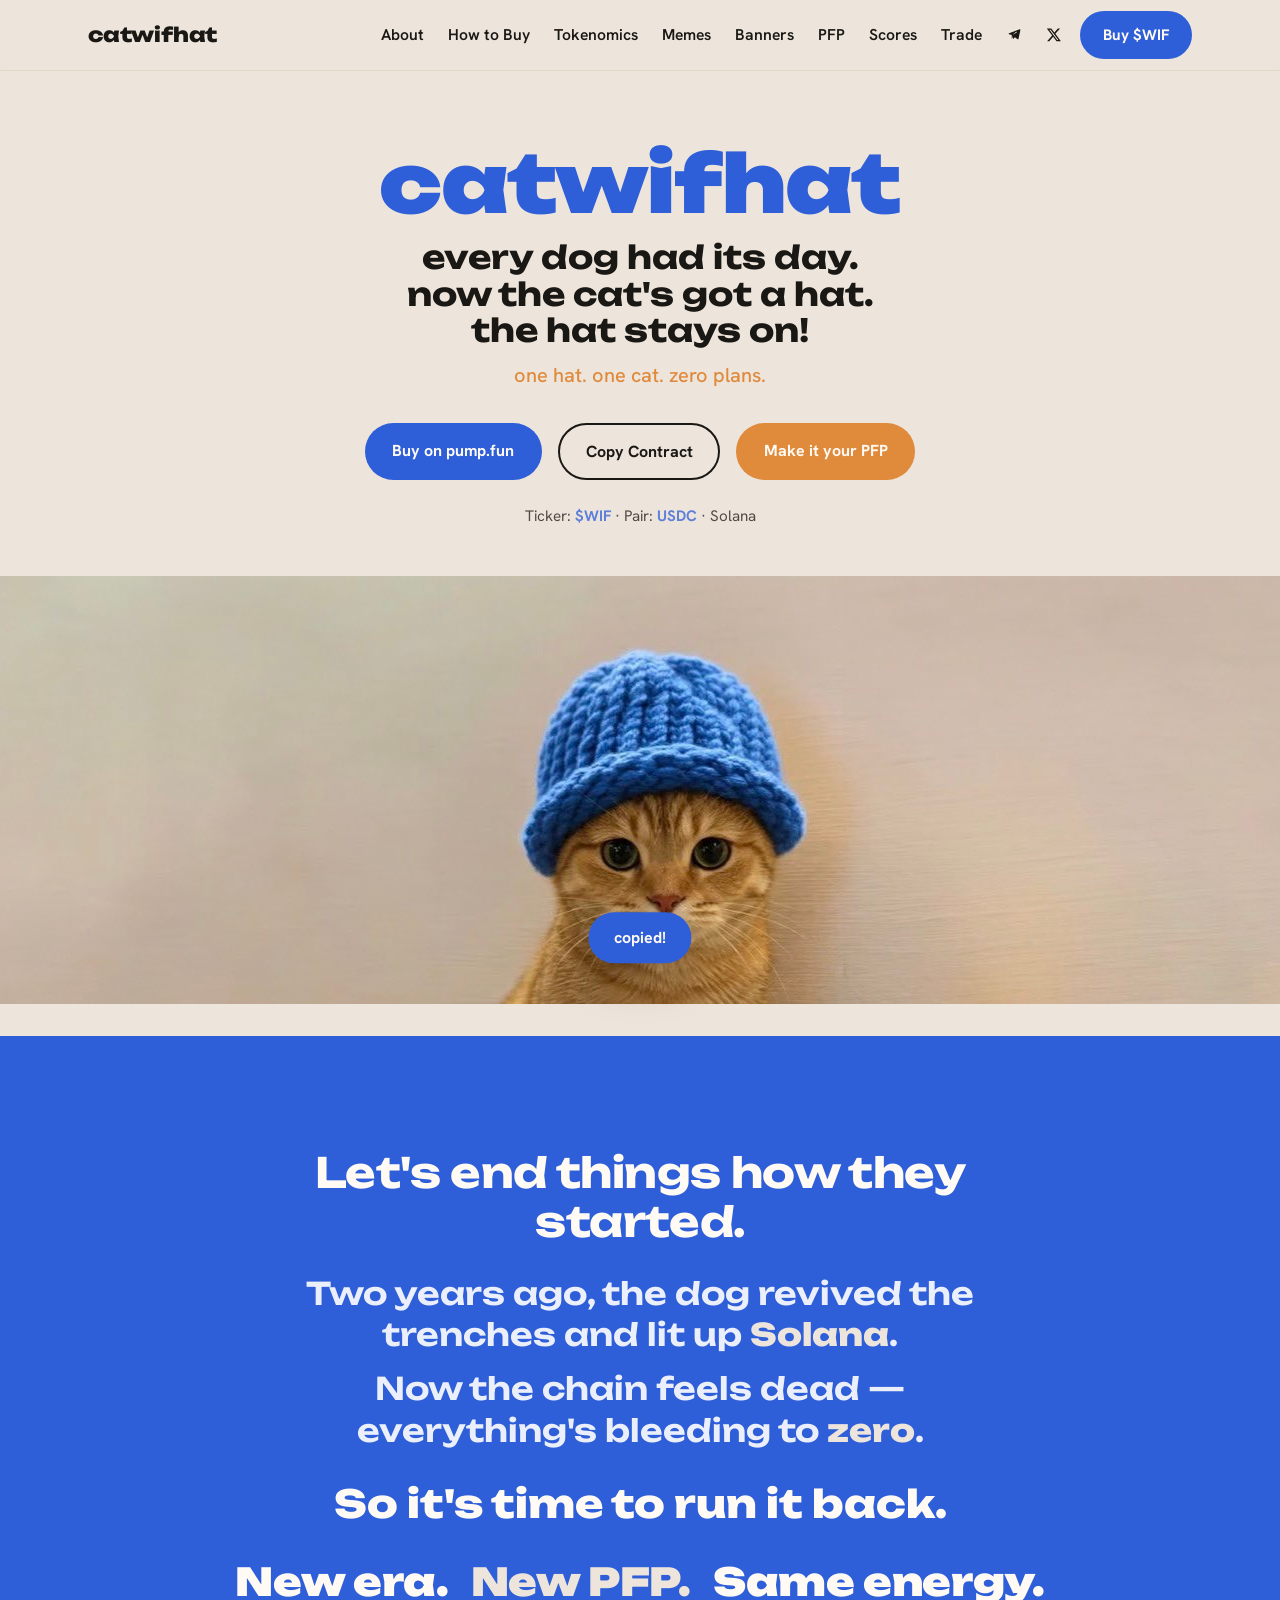
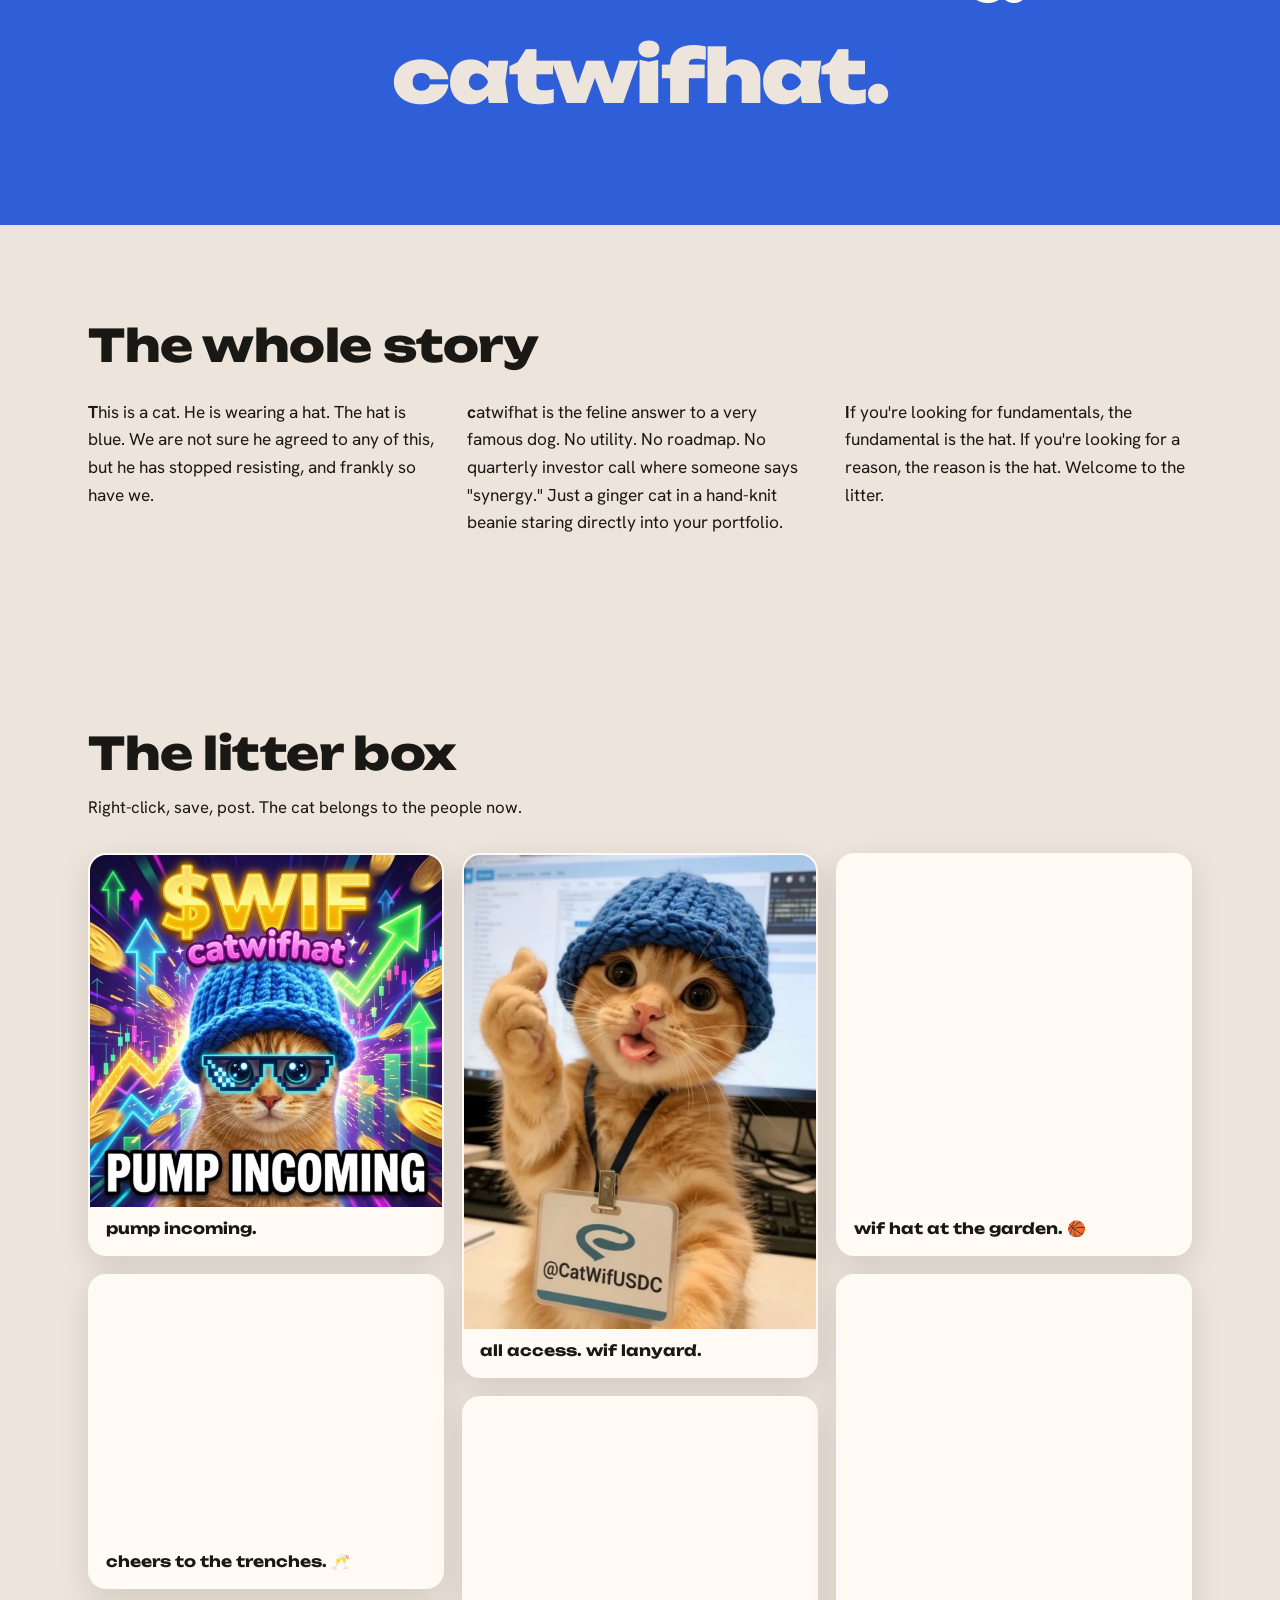
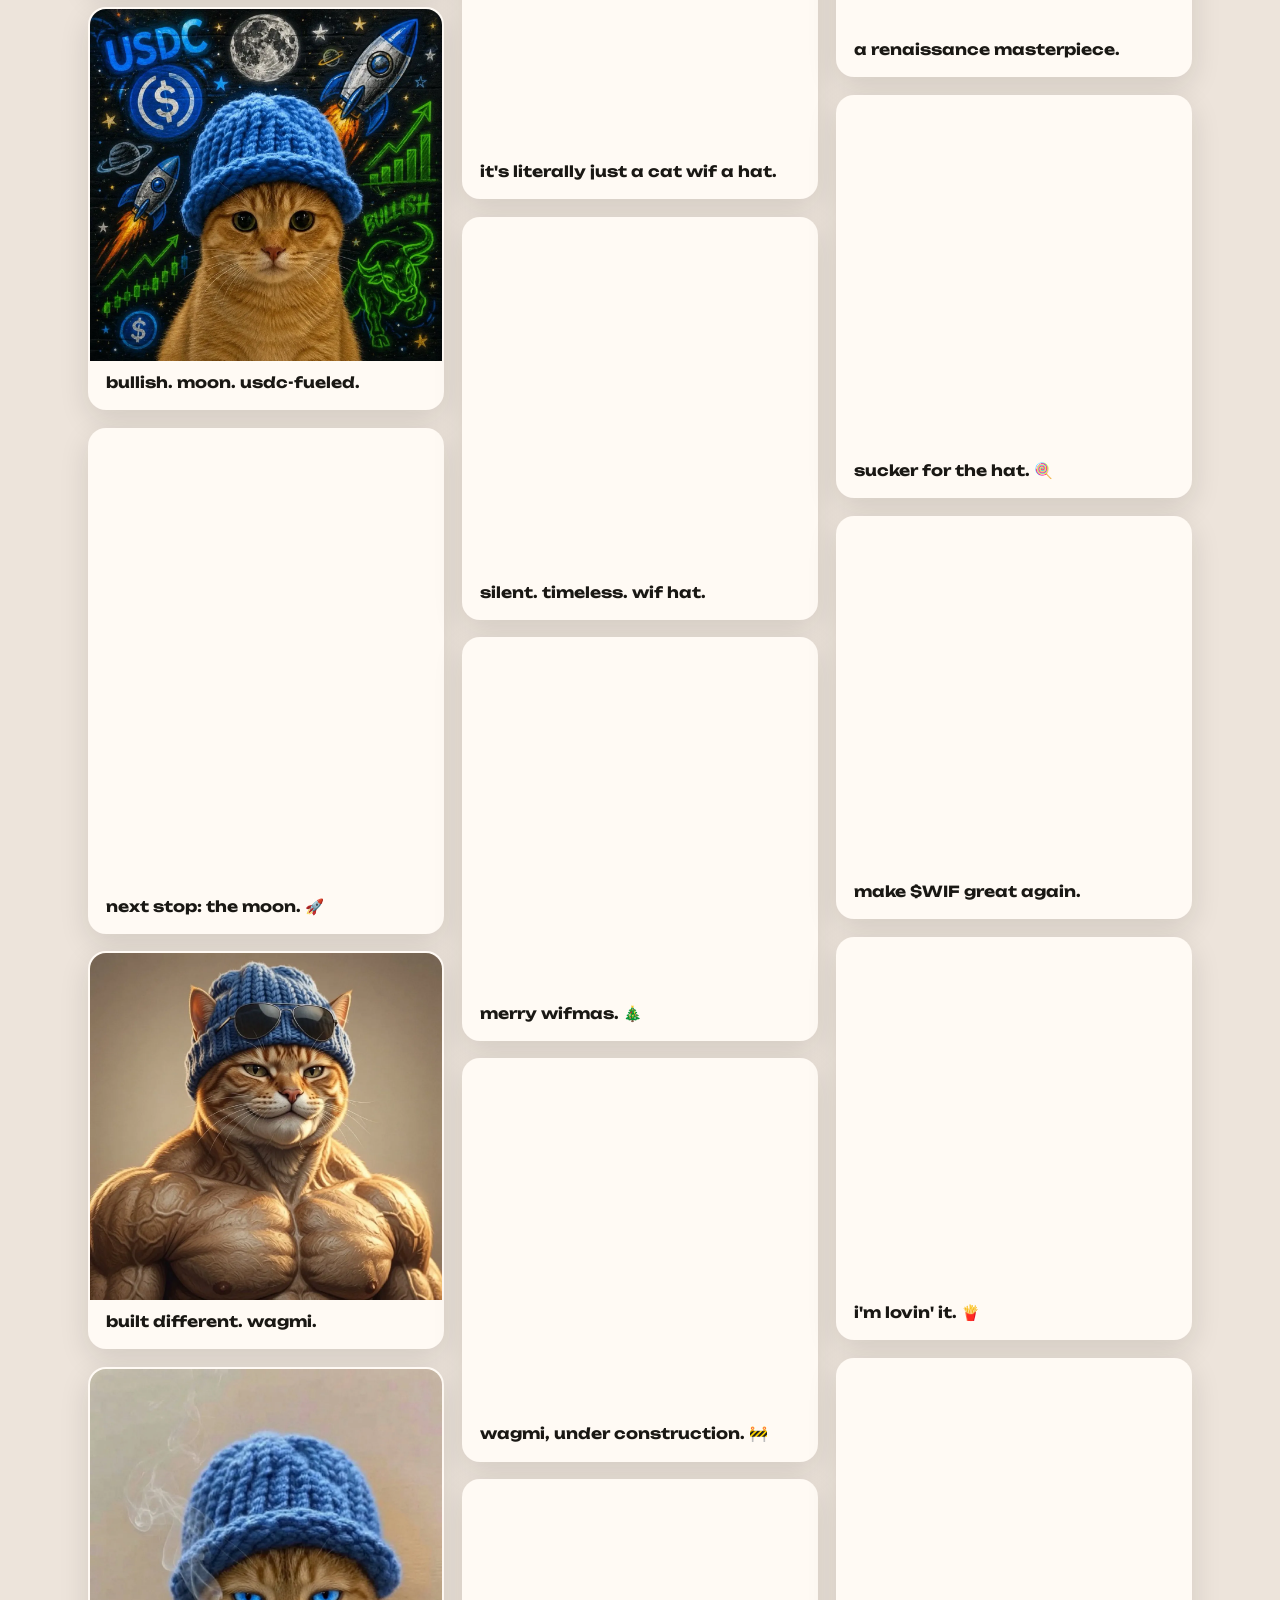
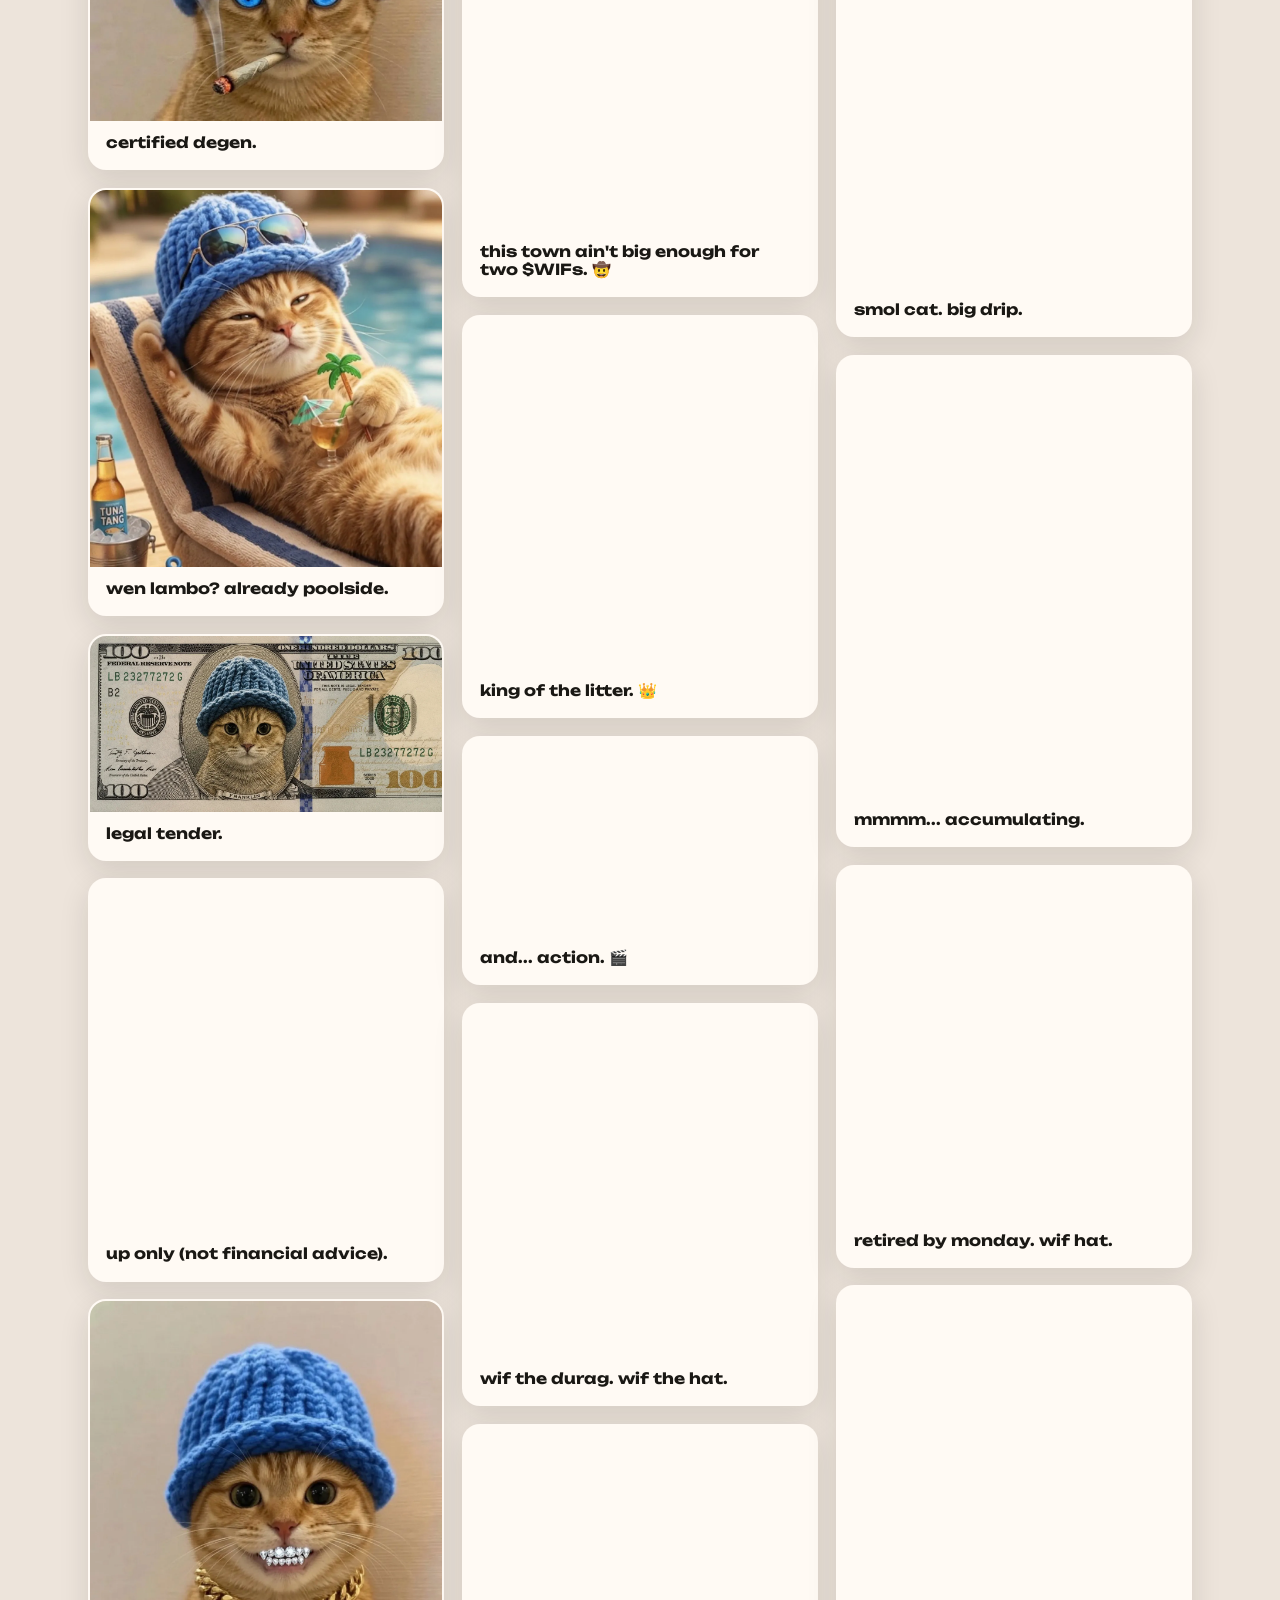
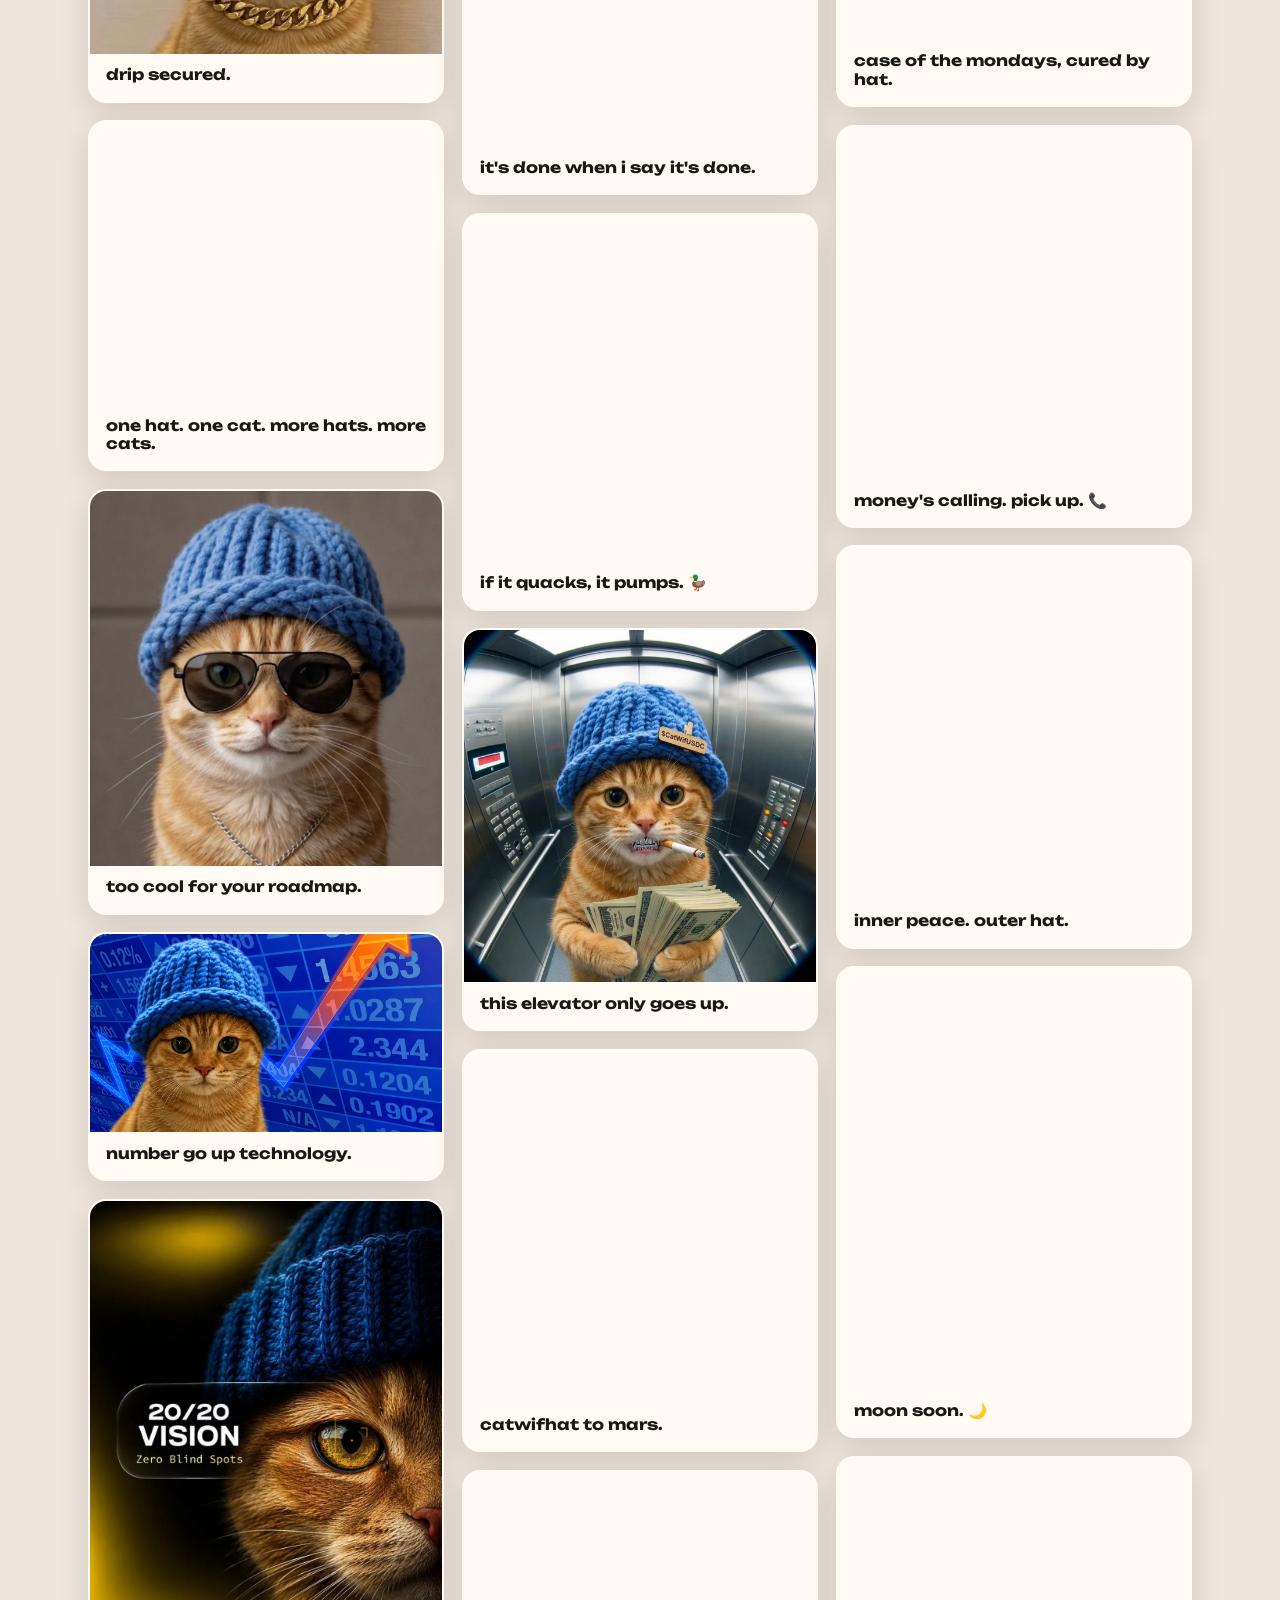
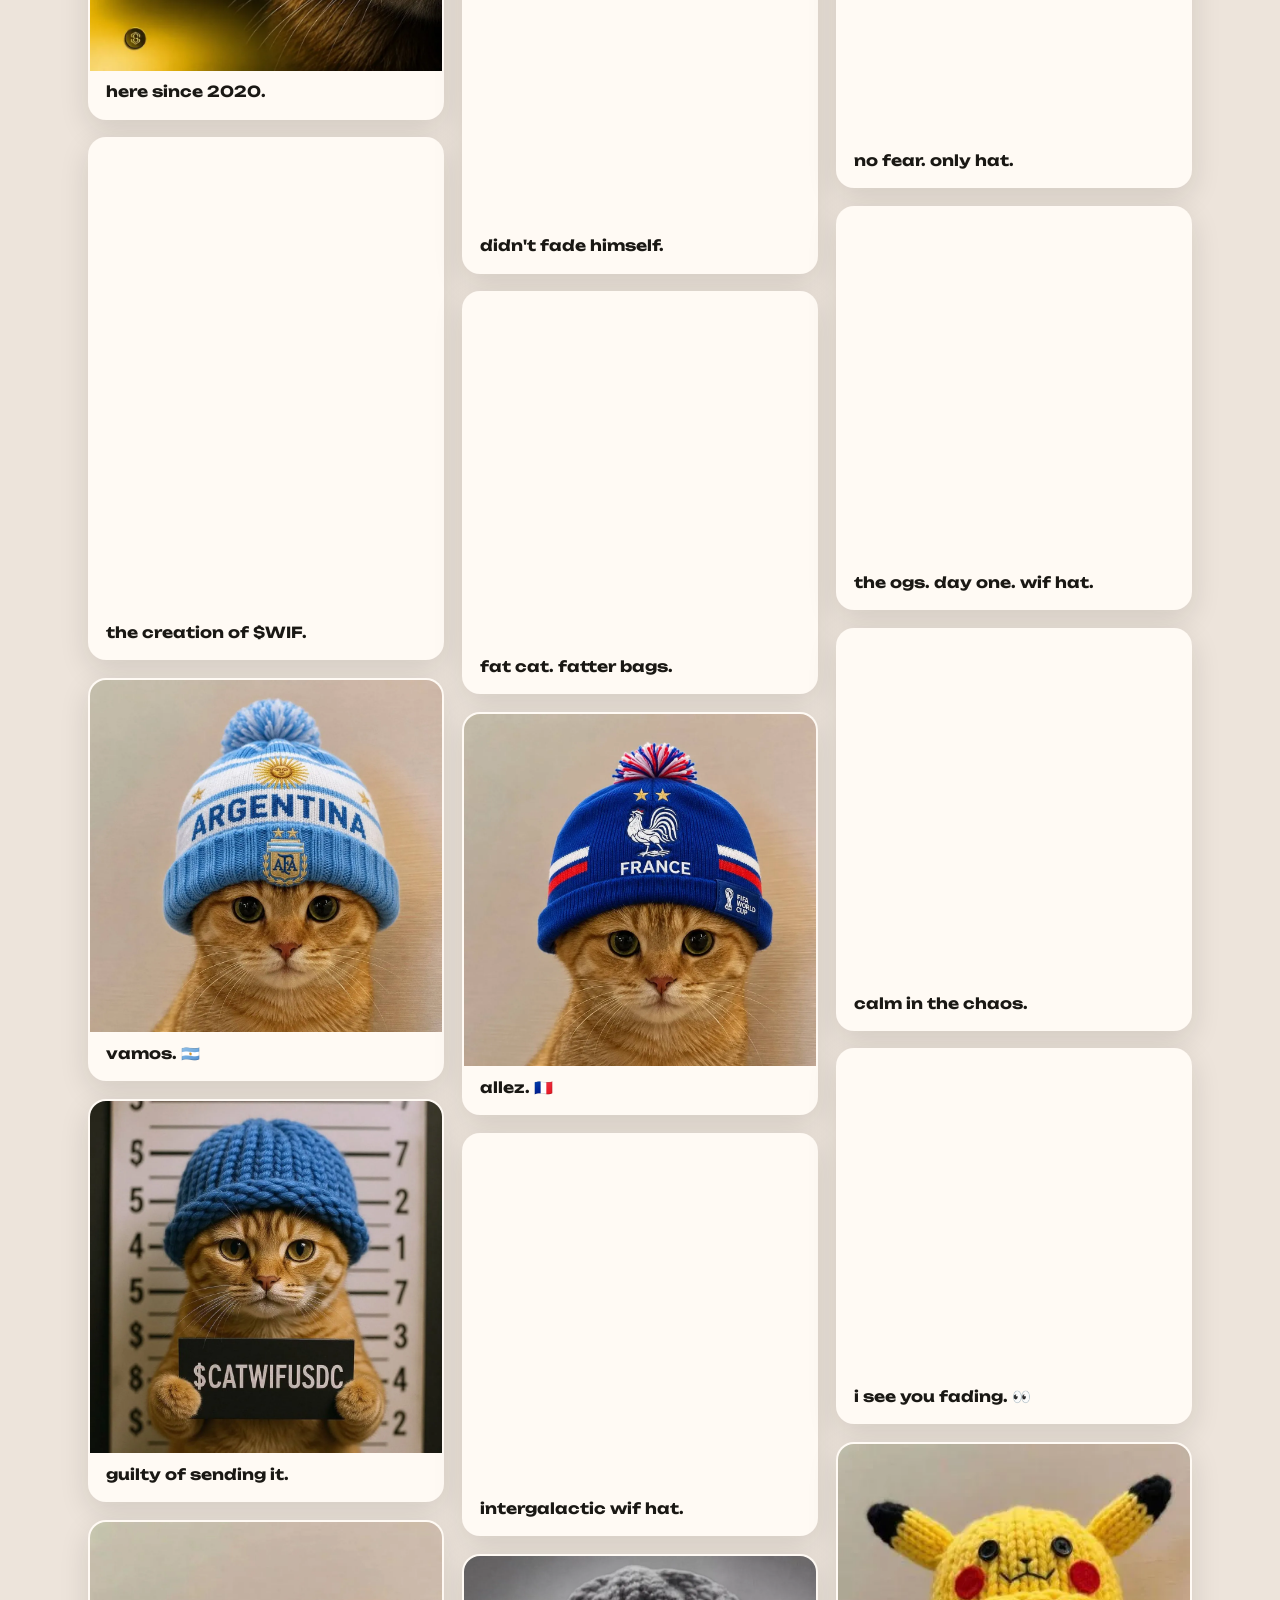
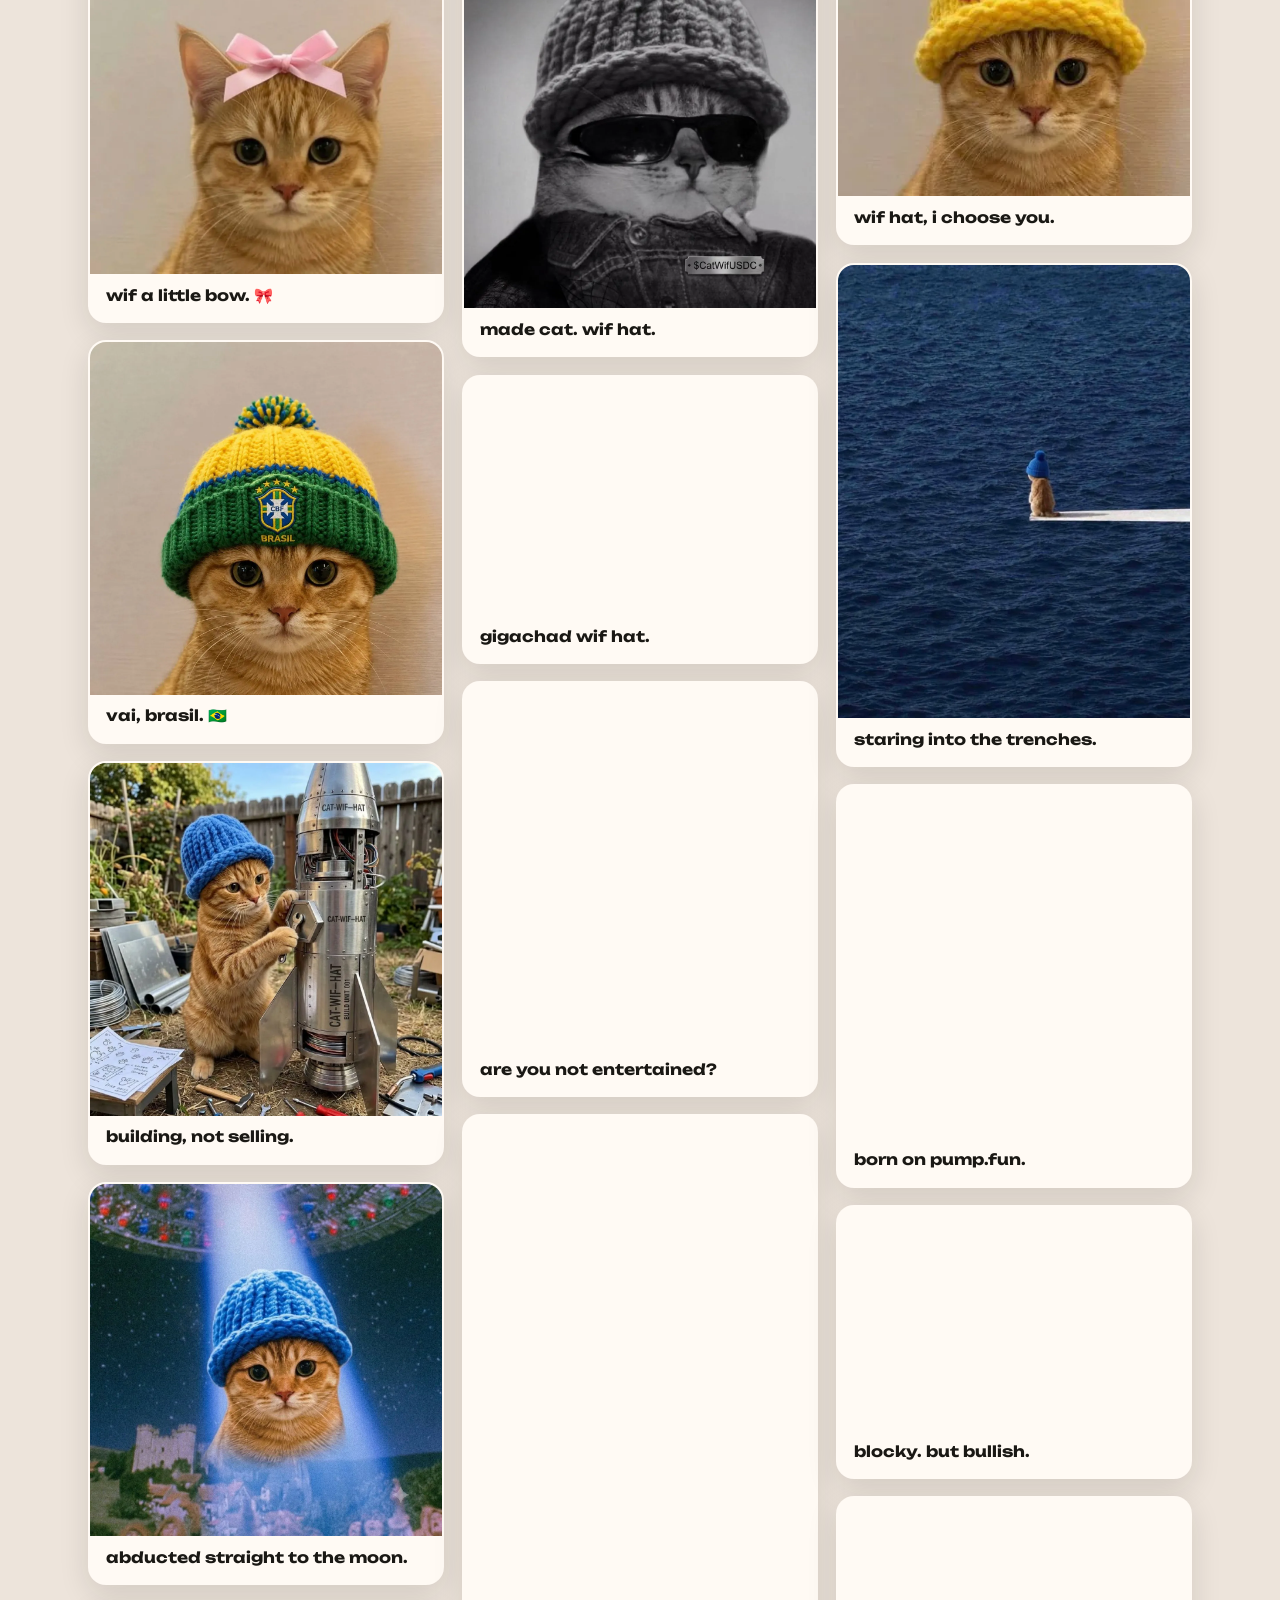
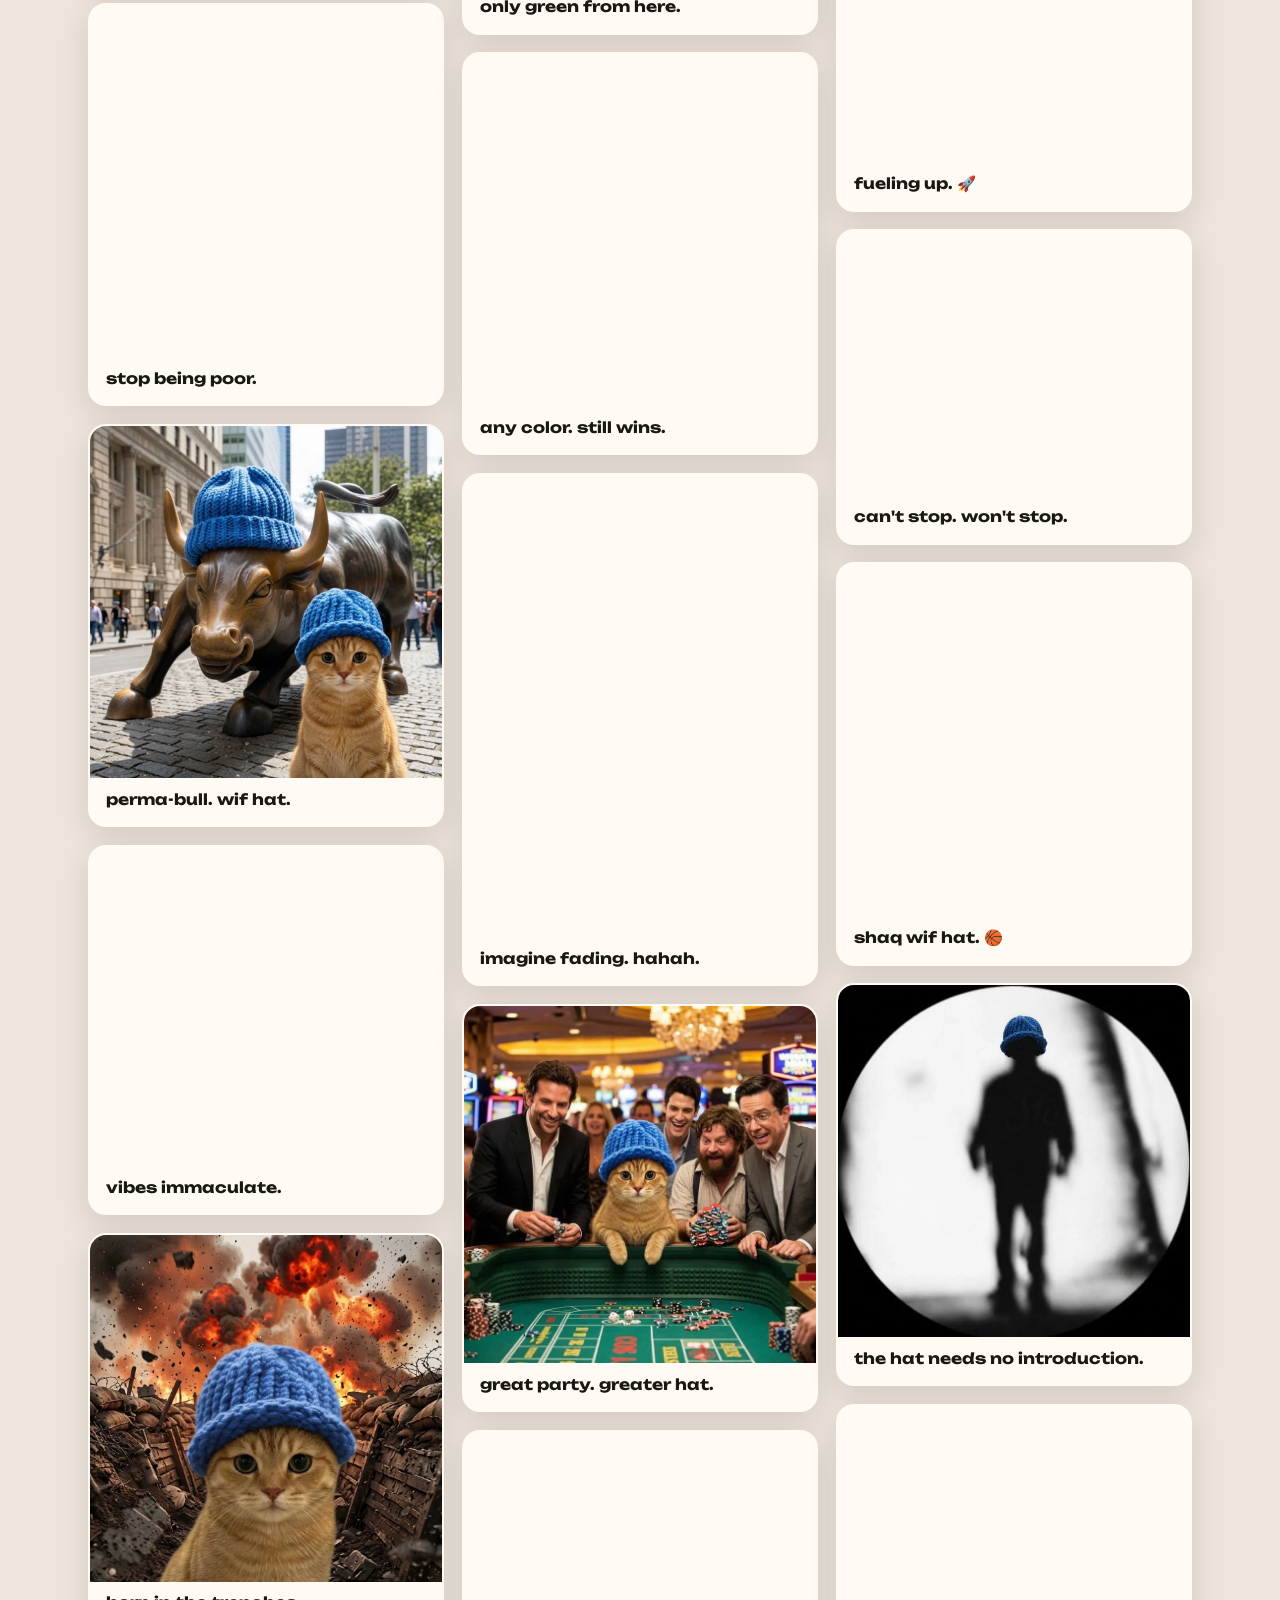
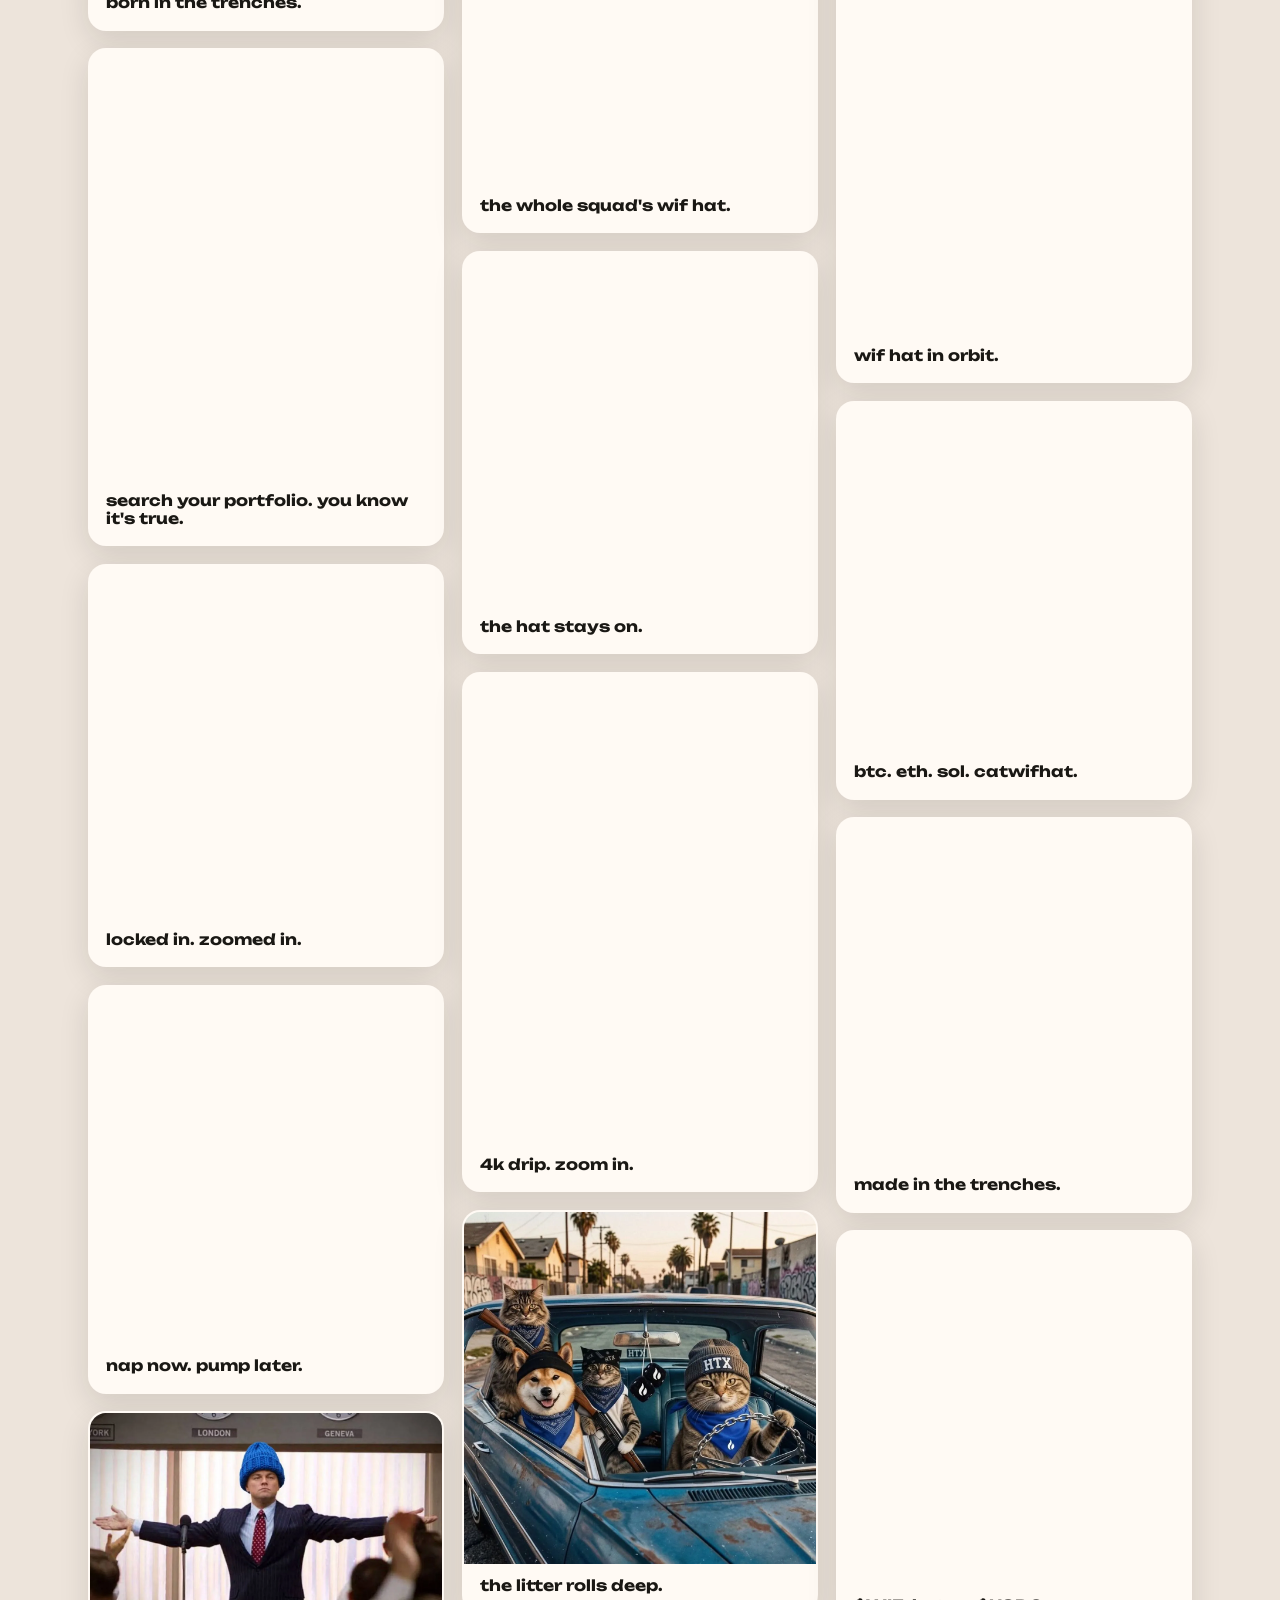
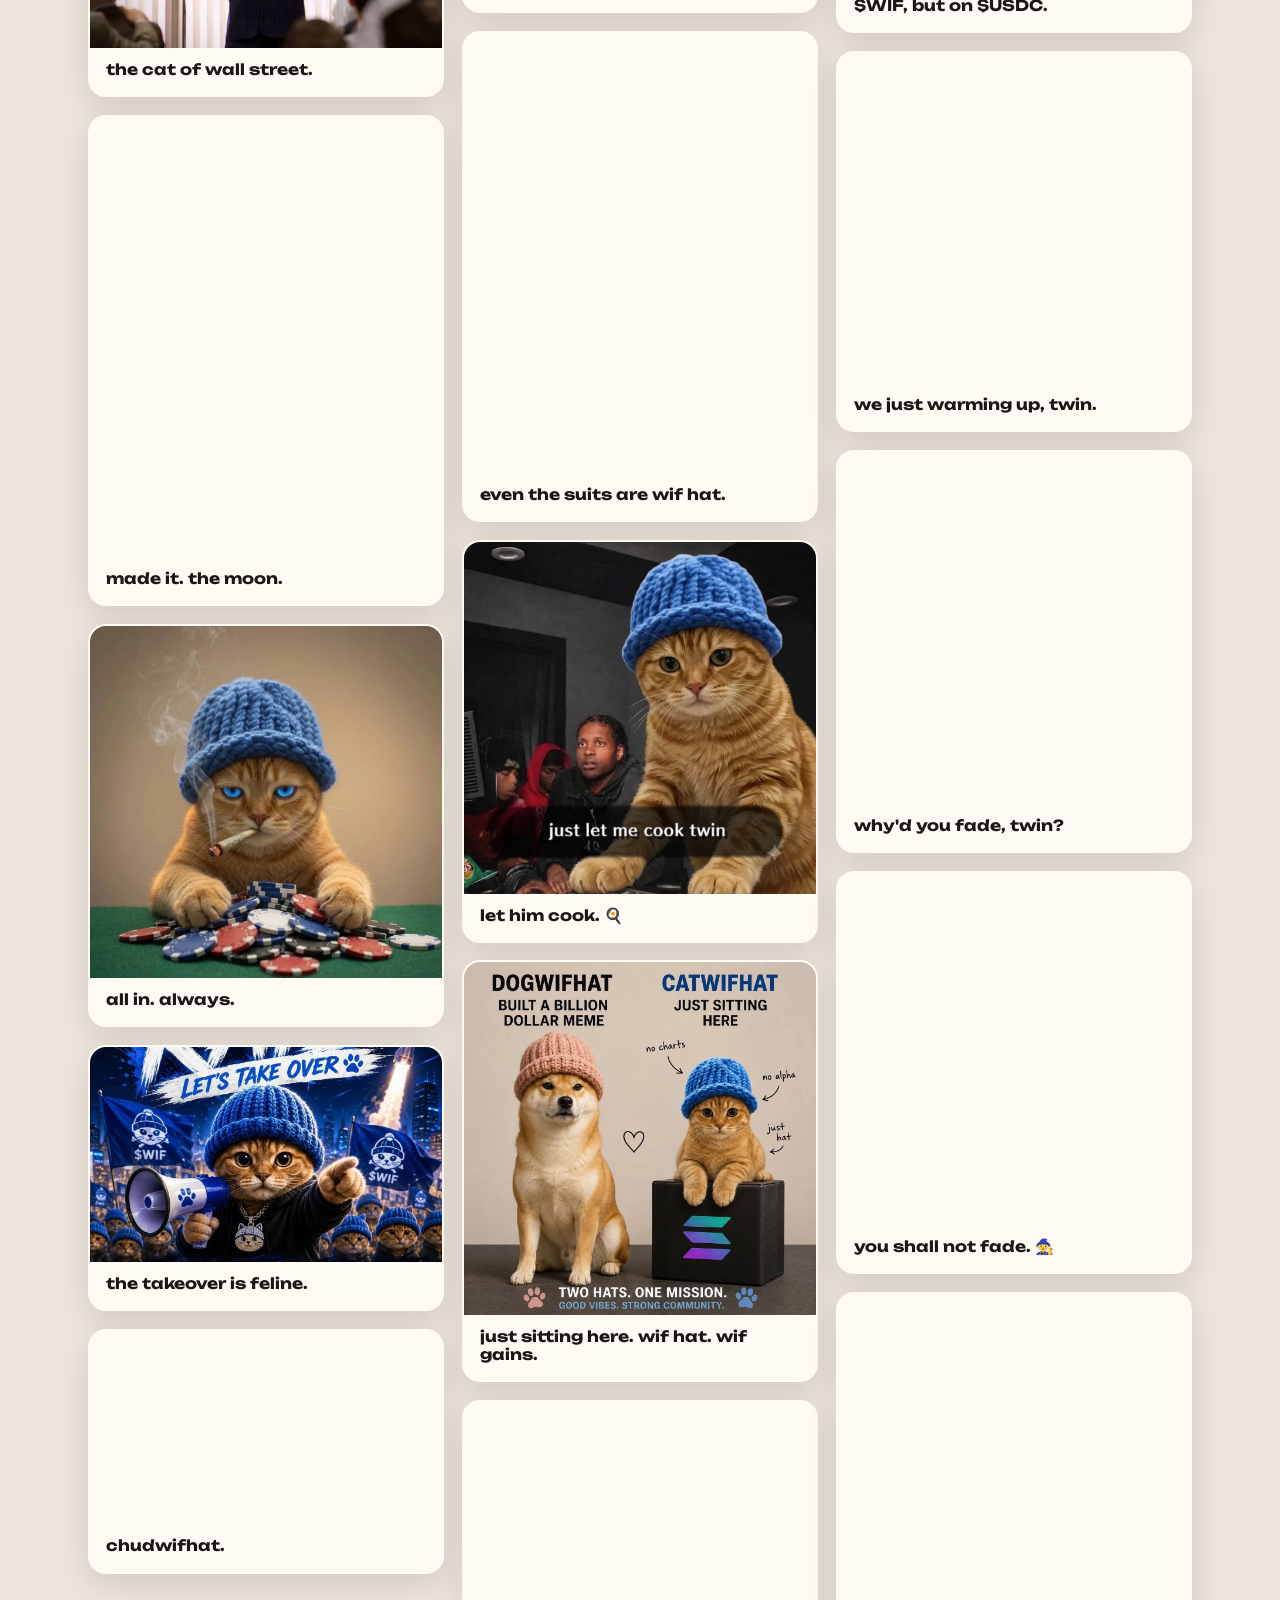
==== commit fa9abcb2: "PFP maker: deselect on click-off, corner resize handles, desktop download - Clicking empty canvas no" ====
--- a/index.html
+++ b/index.html
@@ -692,7 +692,7 @@
             <label class="pfp__ctrl">Rotate
               <input type="range" id="pfp-acc-rotate" min="-180" max="180" value="0" />
             </label>
-            <p class="pfp__hint">Drag an accessory to move it · pinch or scroll to resize · two-finger twist to rotate.</p>
+            <p class="pfp__hint">Drag to move · drag a corner handle to resize · pinch, scroll or the slider also resize · two-finger twist or the slider to rotate · tap empty space to deselect.</p>
           </div>
 
           <!-- fun row (cat mode): randomize + round-crop preview -->
@@ -937,6 +937,6 @@
   <!-- Copy toast -->
   <div class="toast" id="toast" role="status" aria-live="polite">copied!</div>
 
-  <script src="main.js?v=20"></script>
+  <script src="main.js?v=21"></script>
 </body>
 </html>
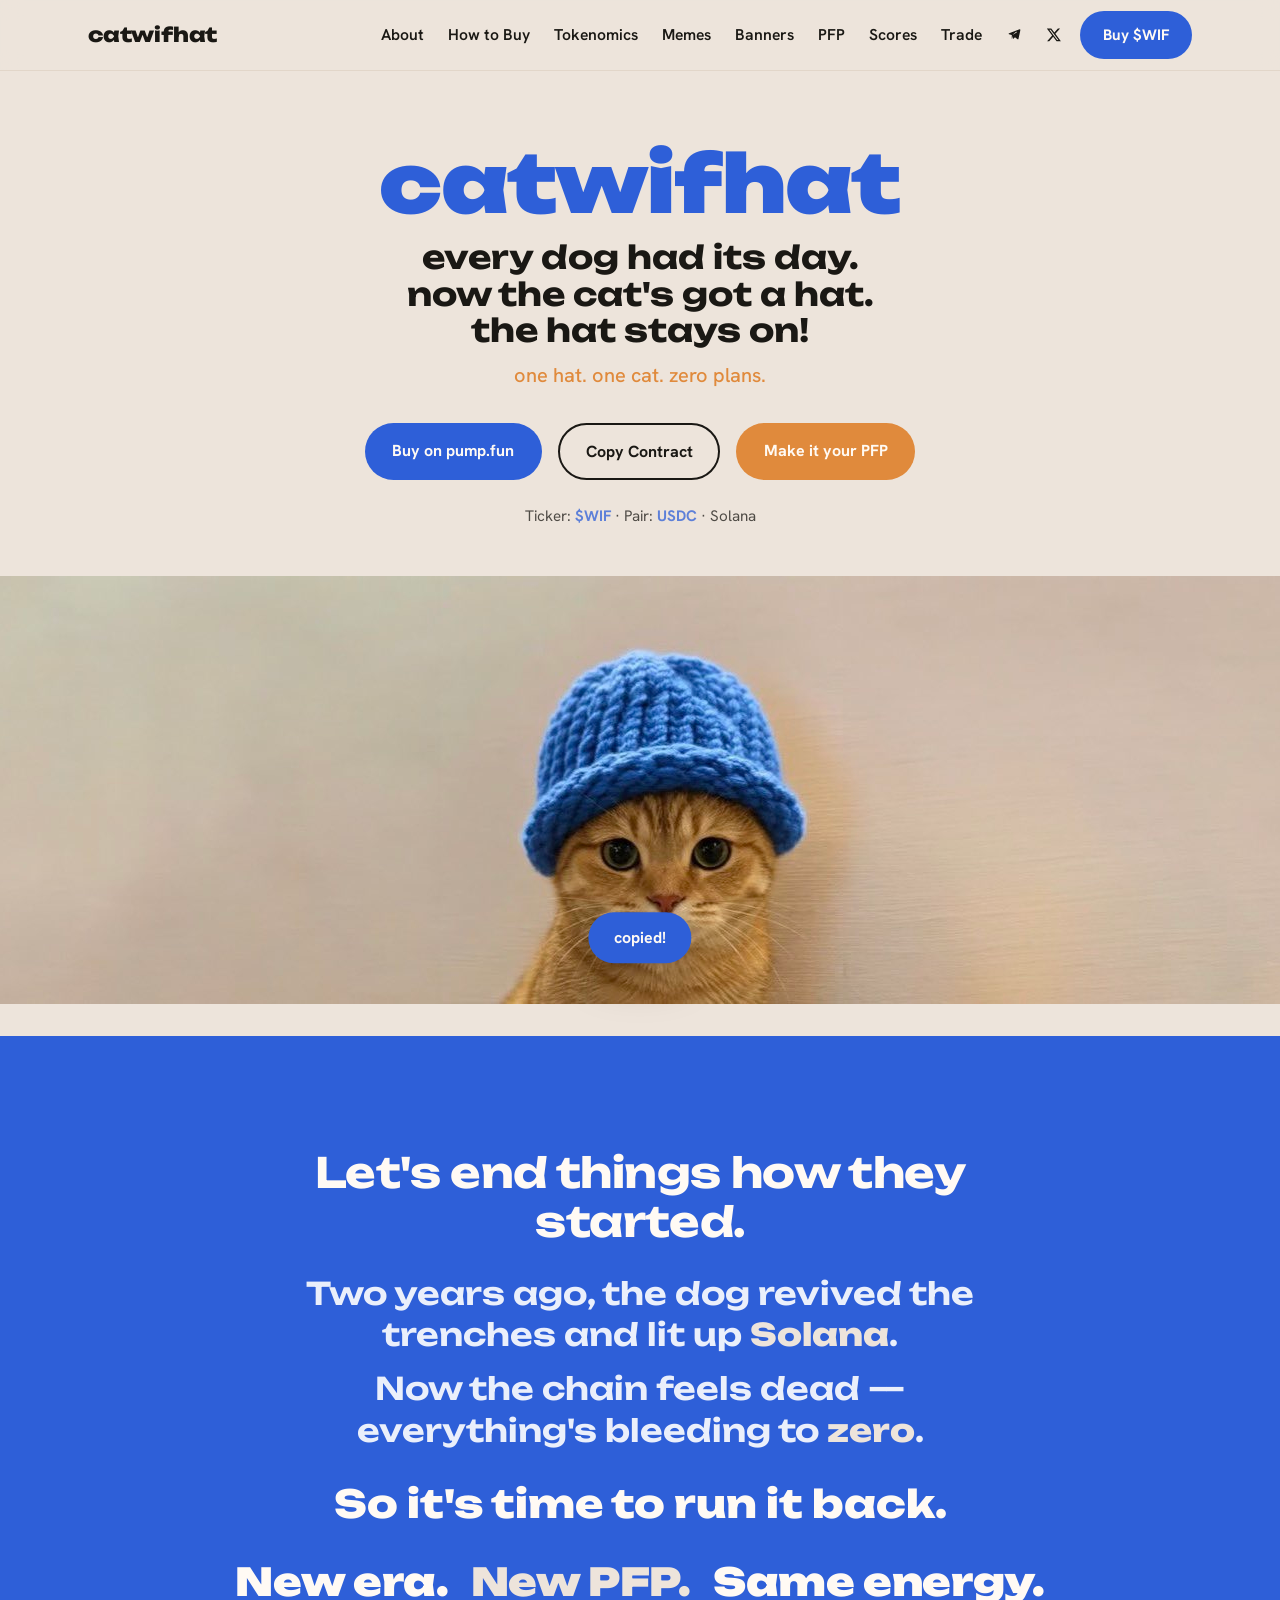
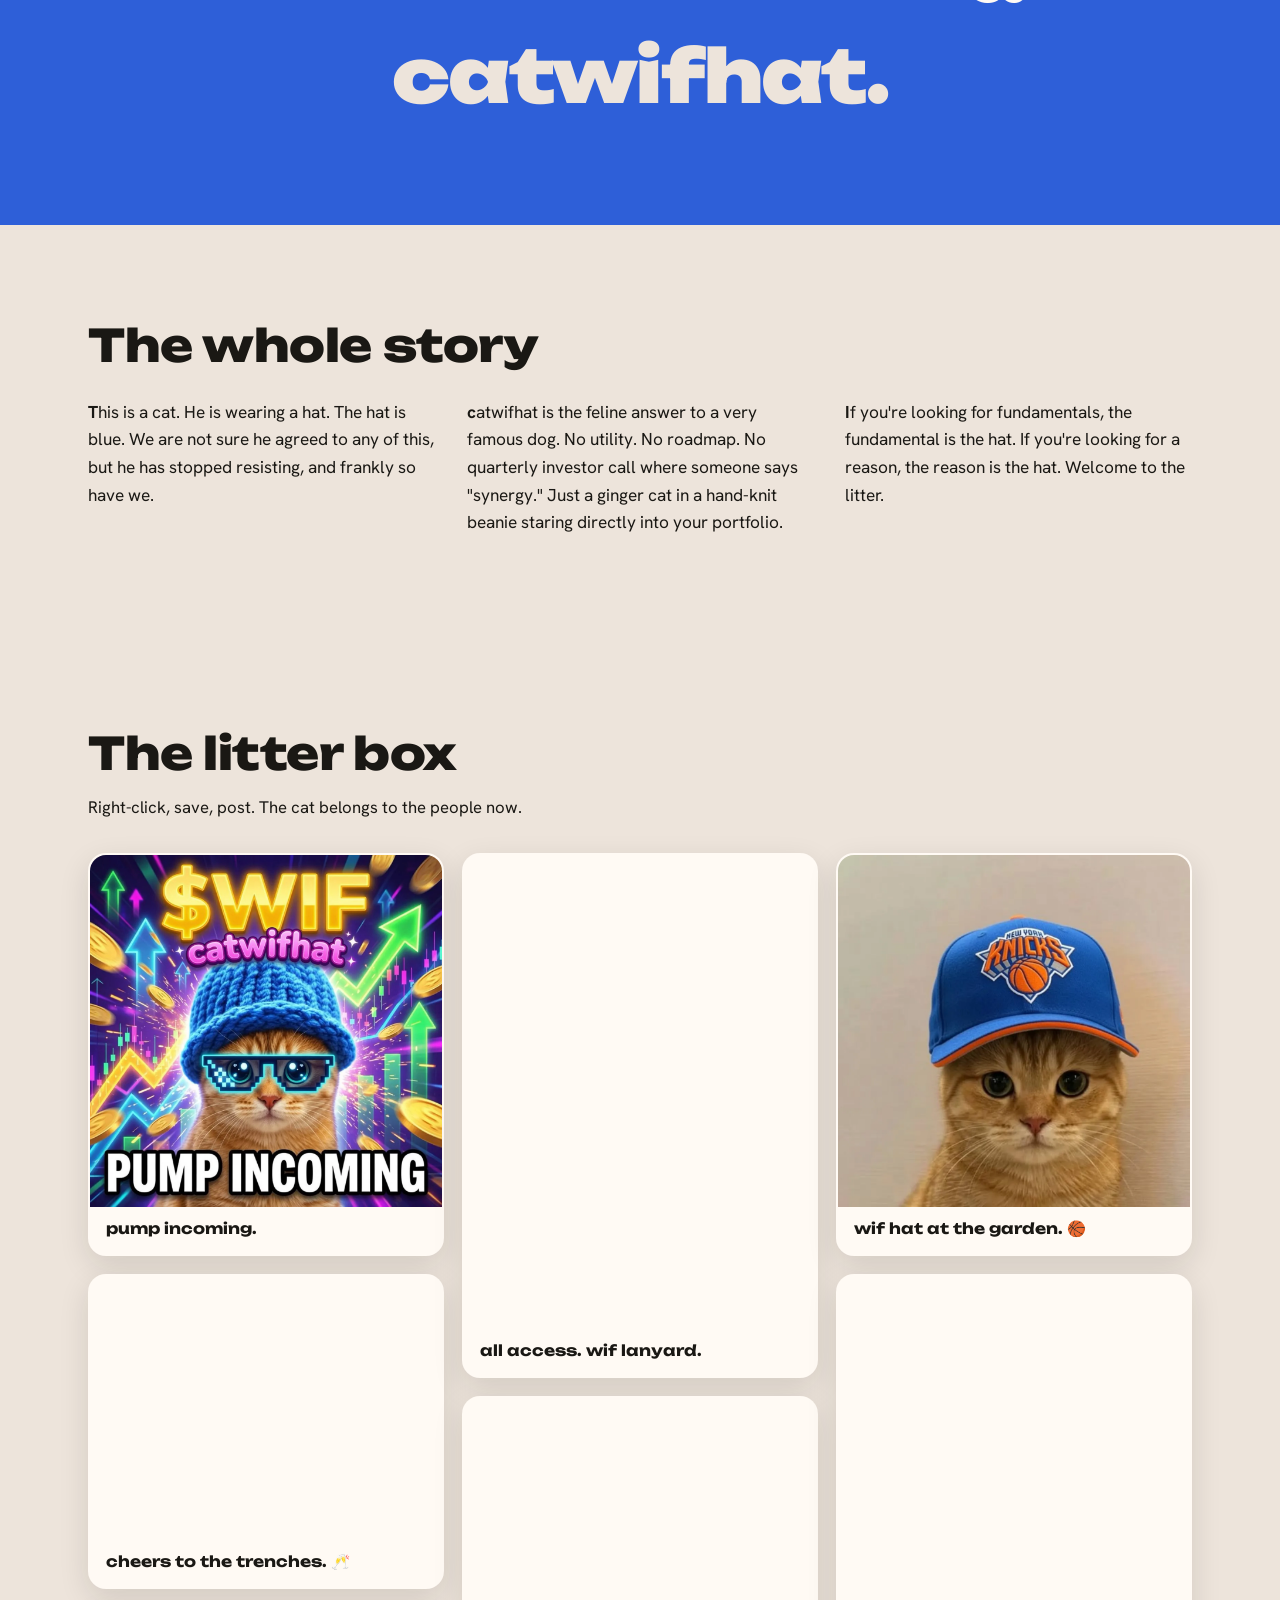
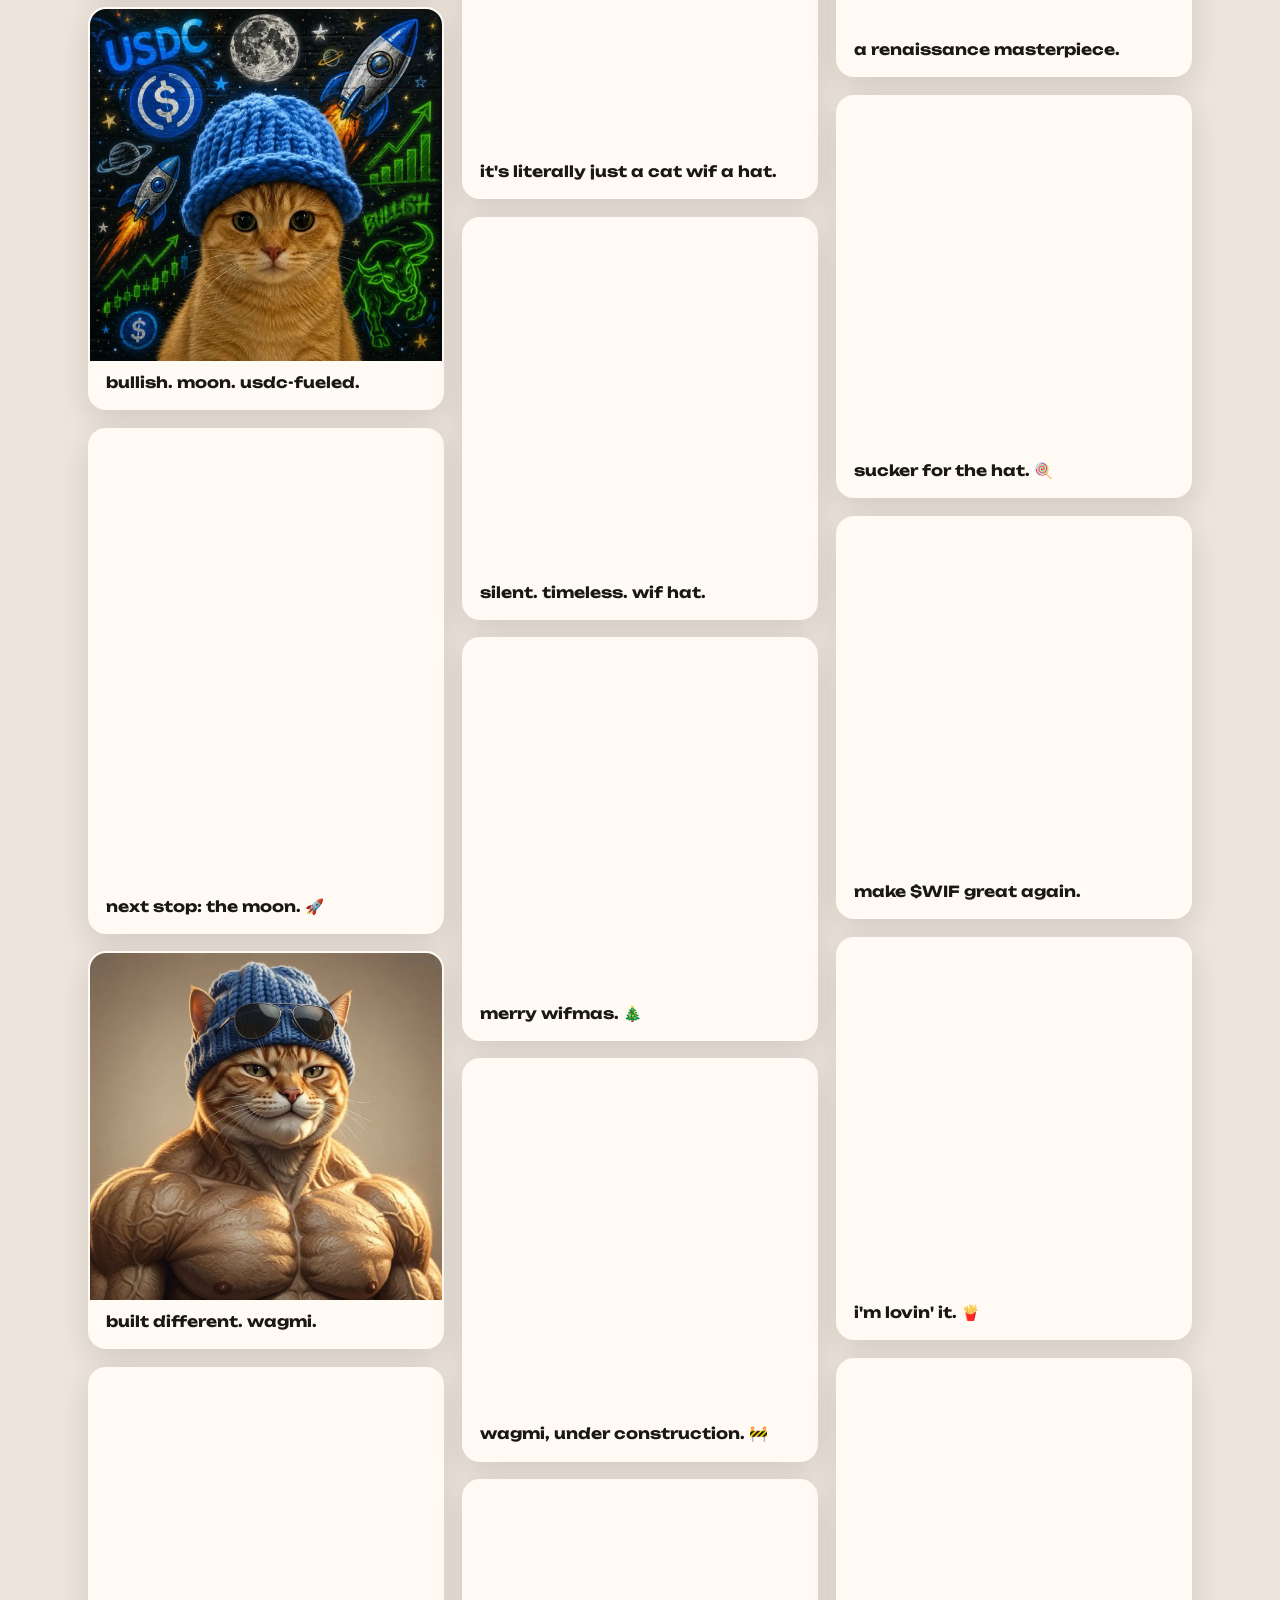
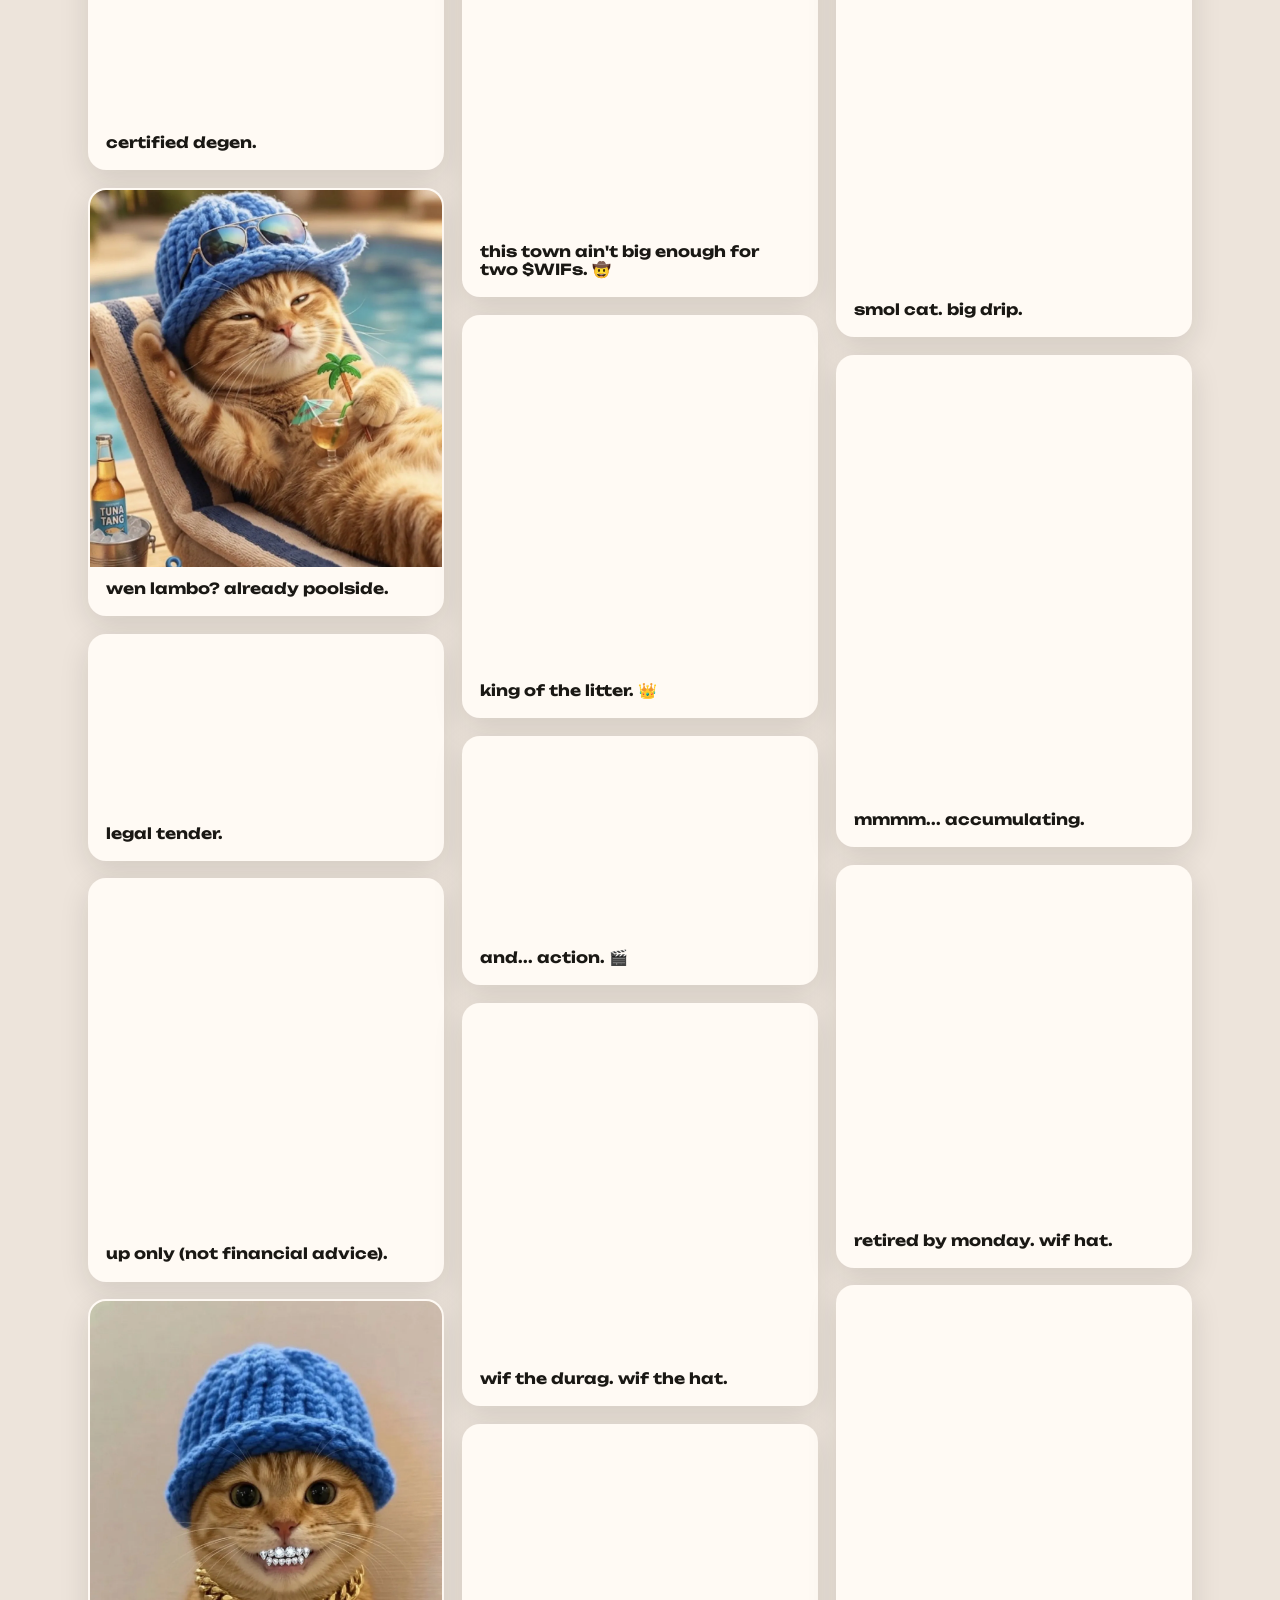
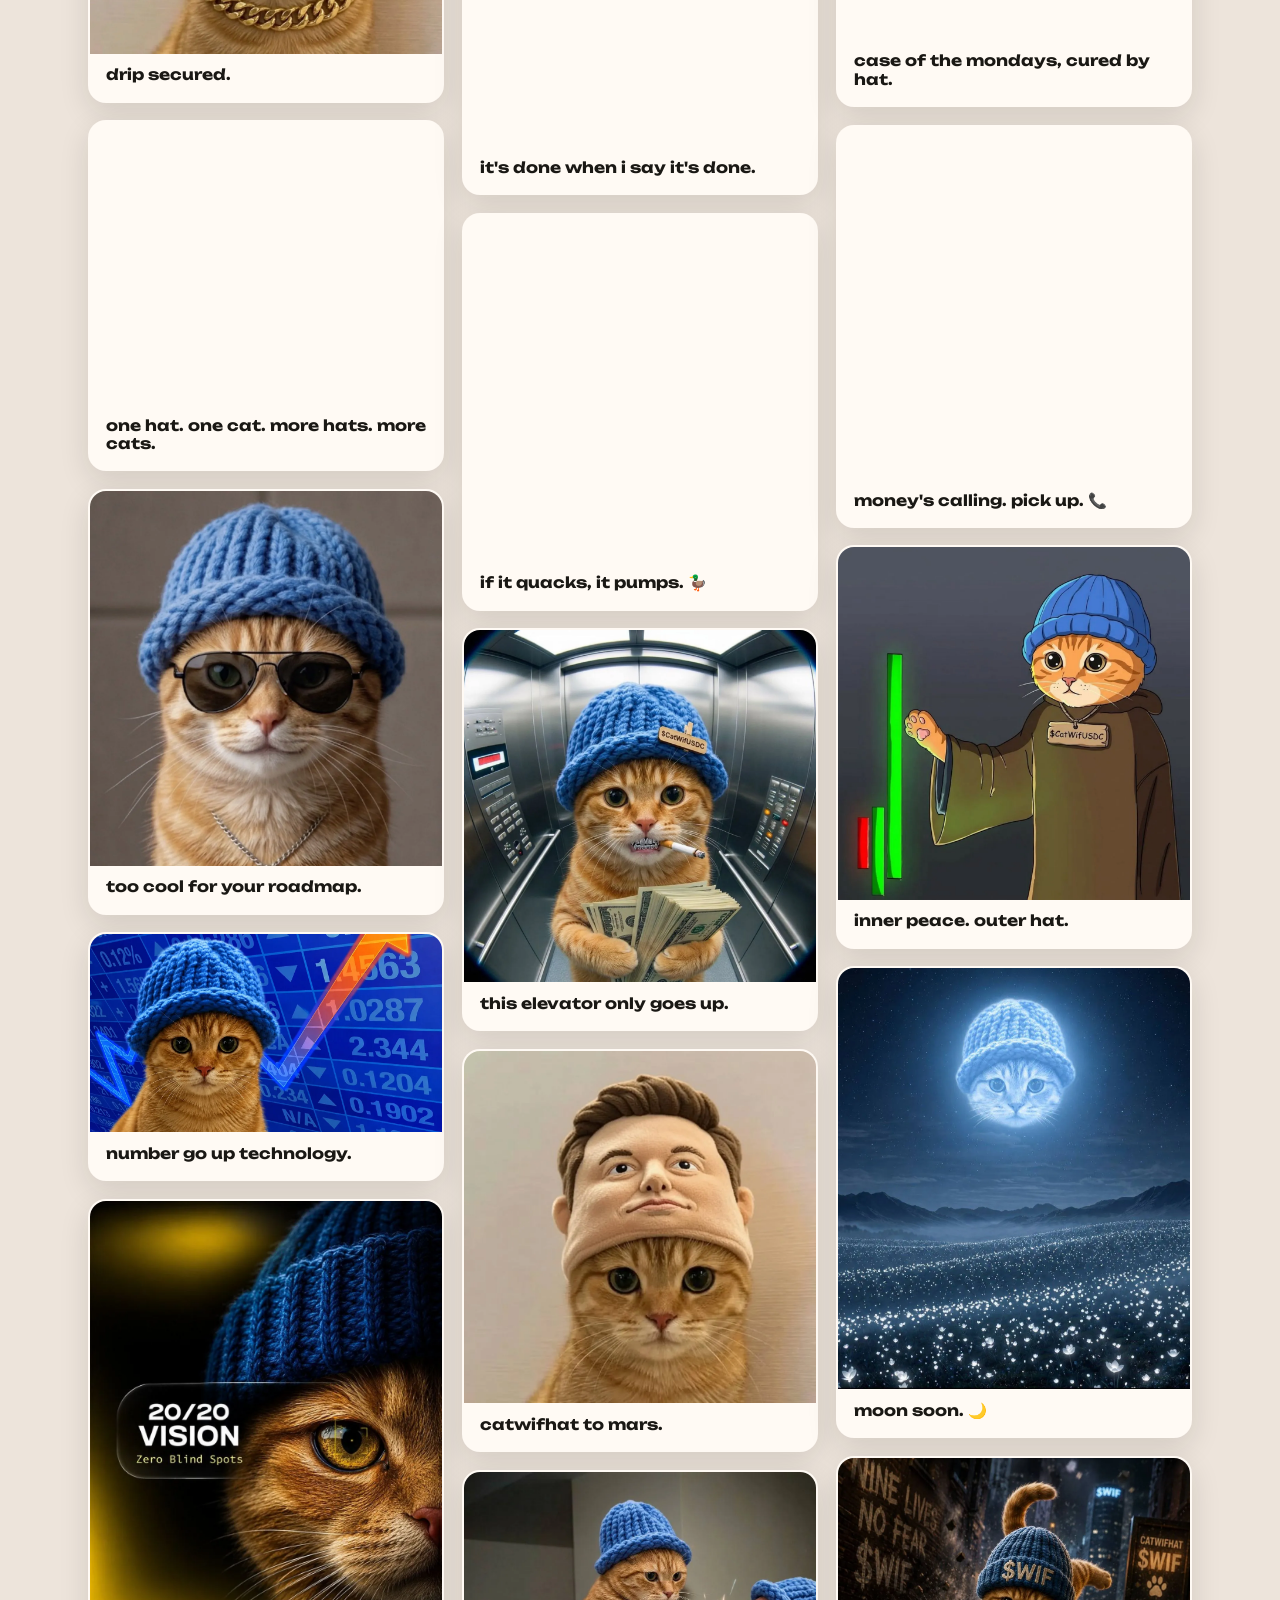
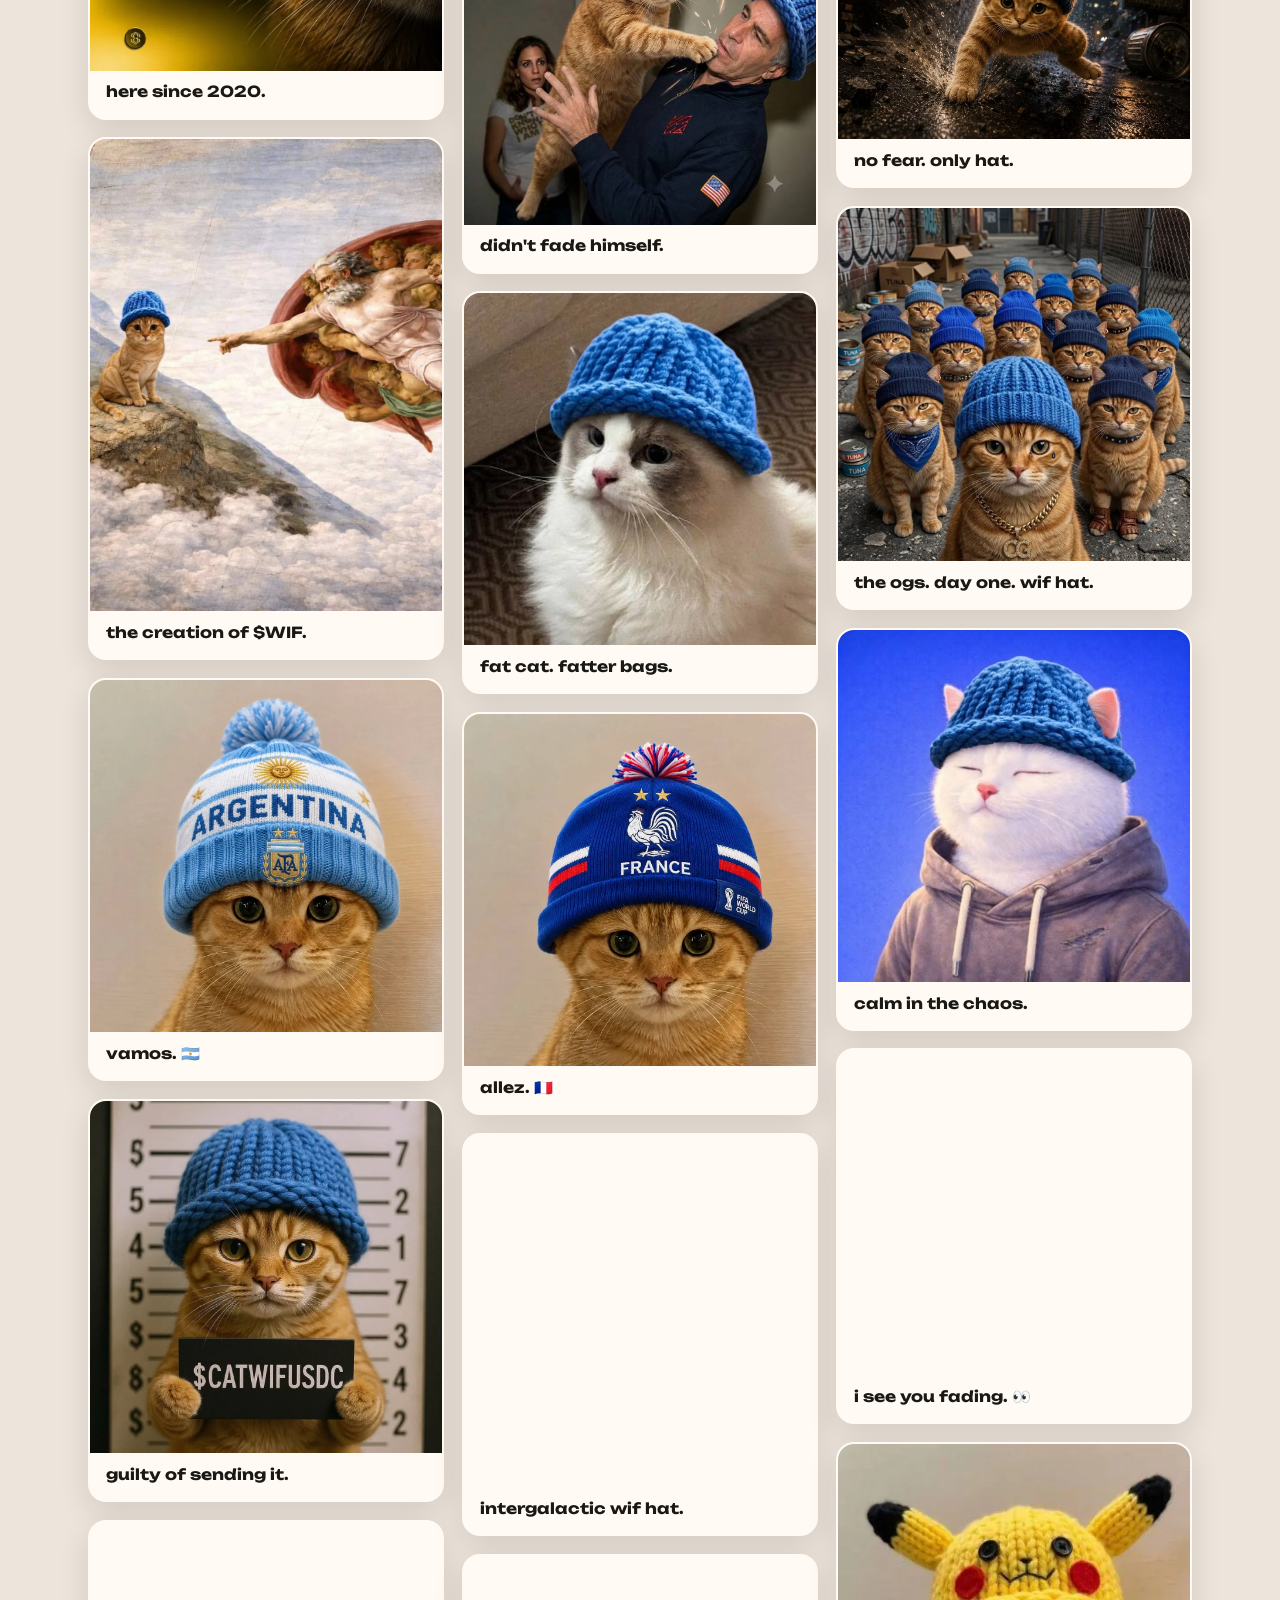
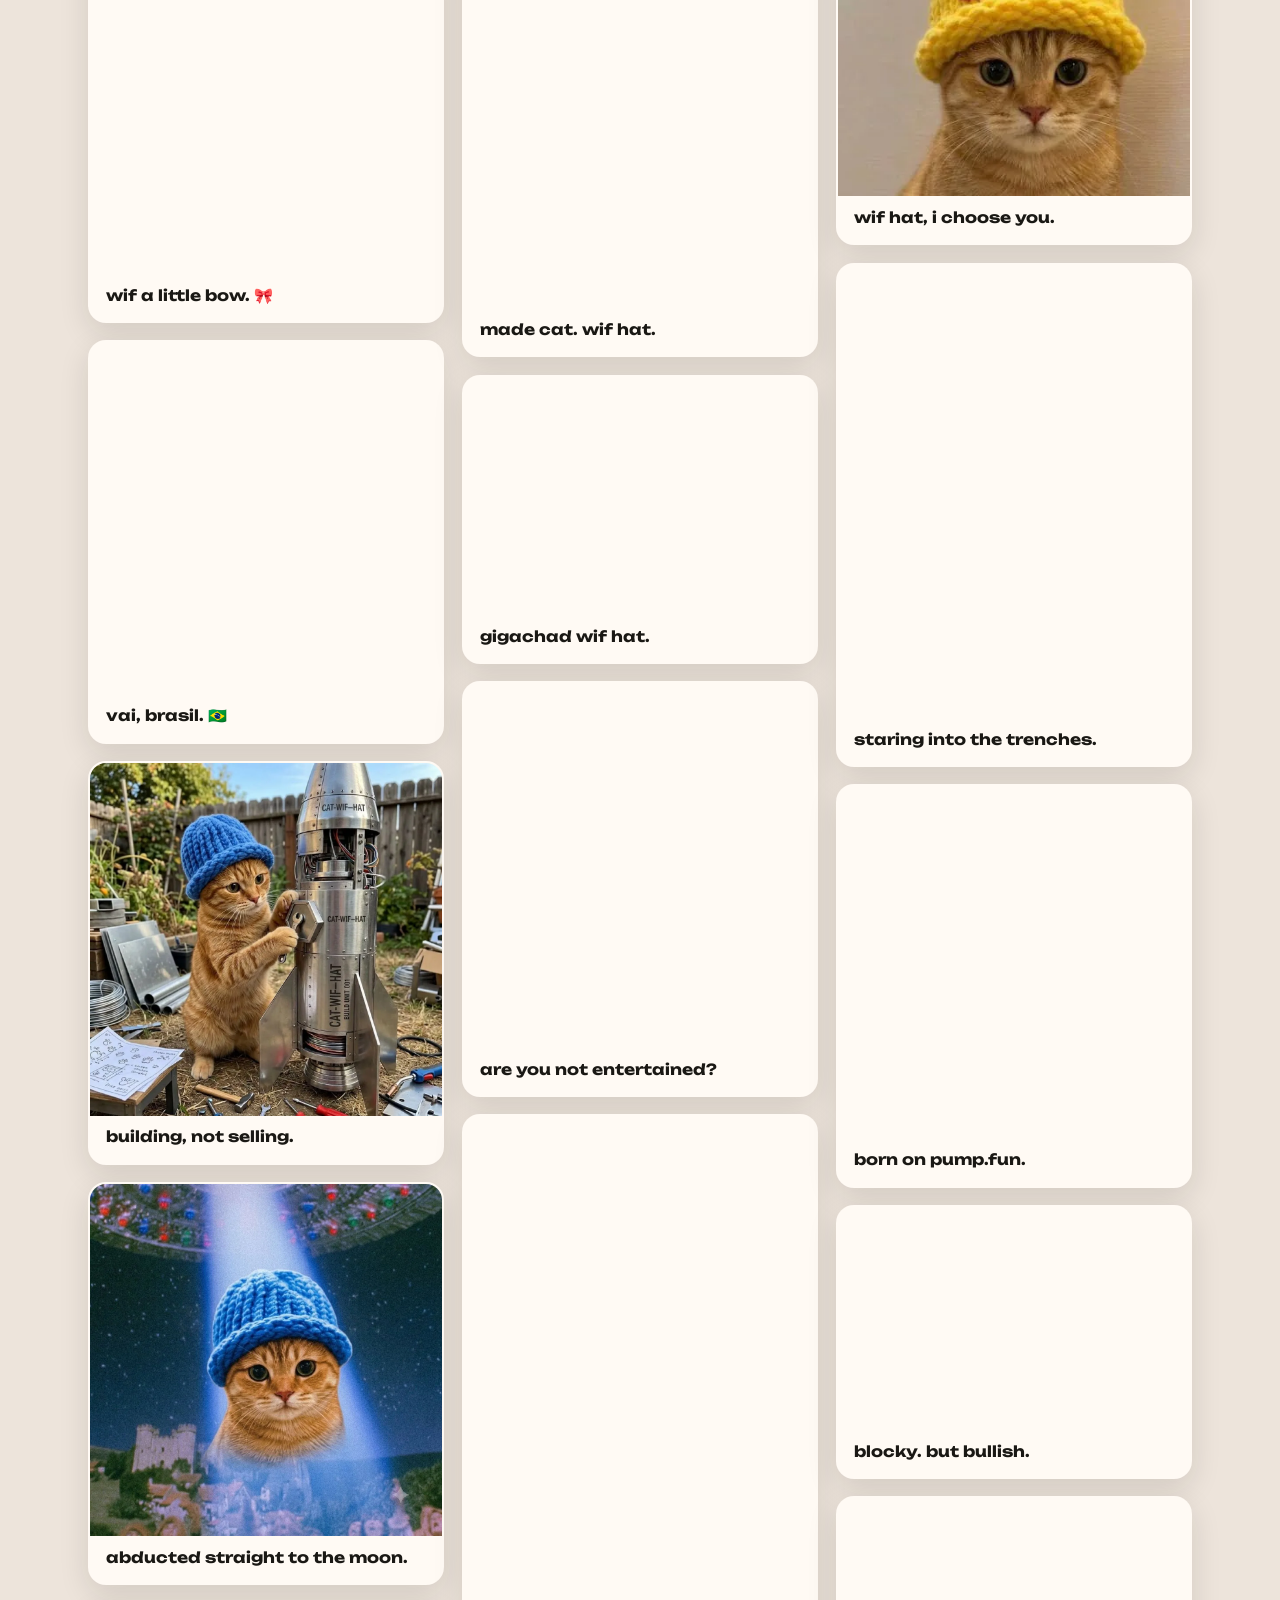
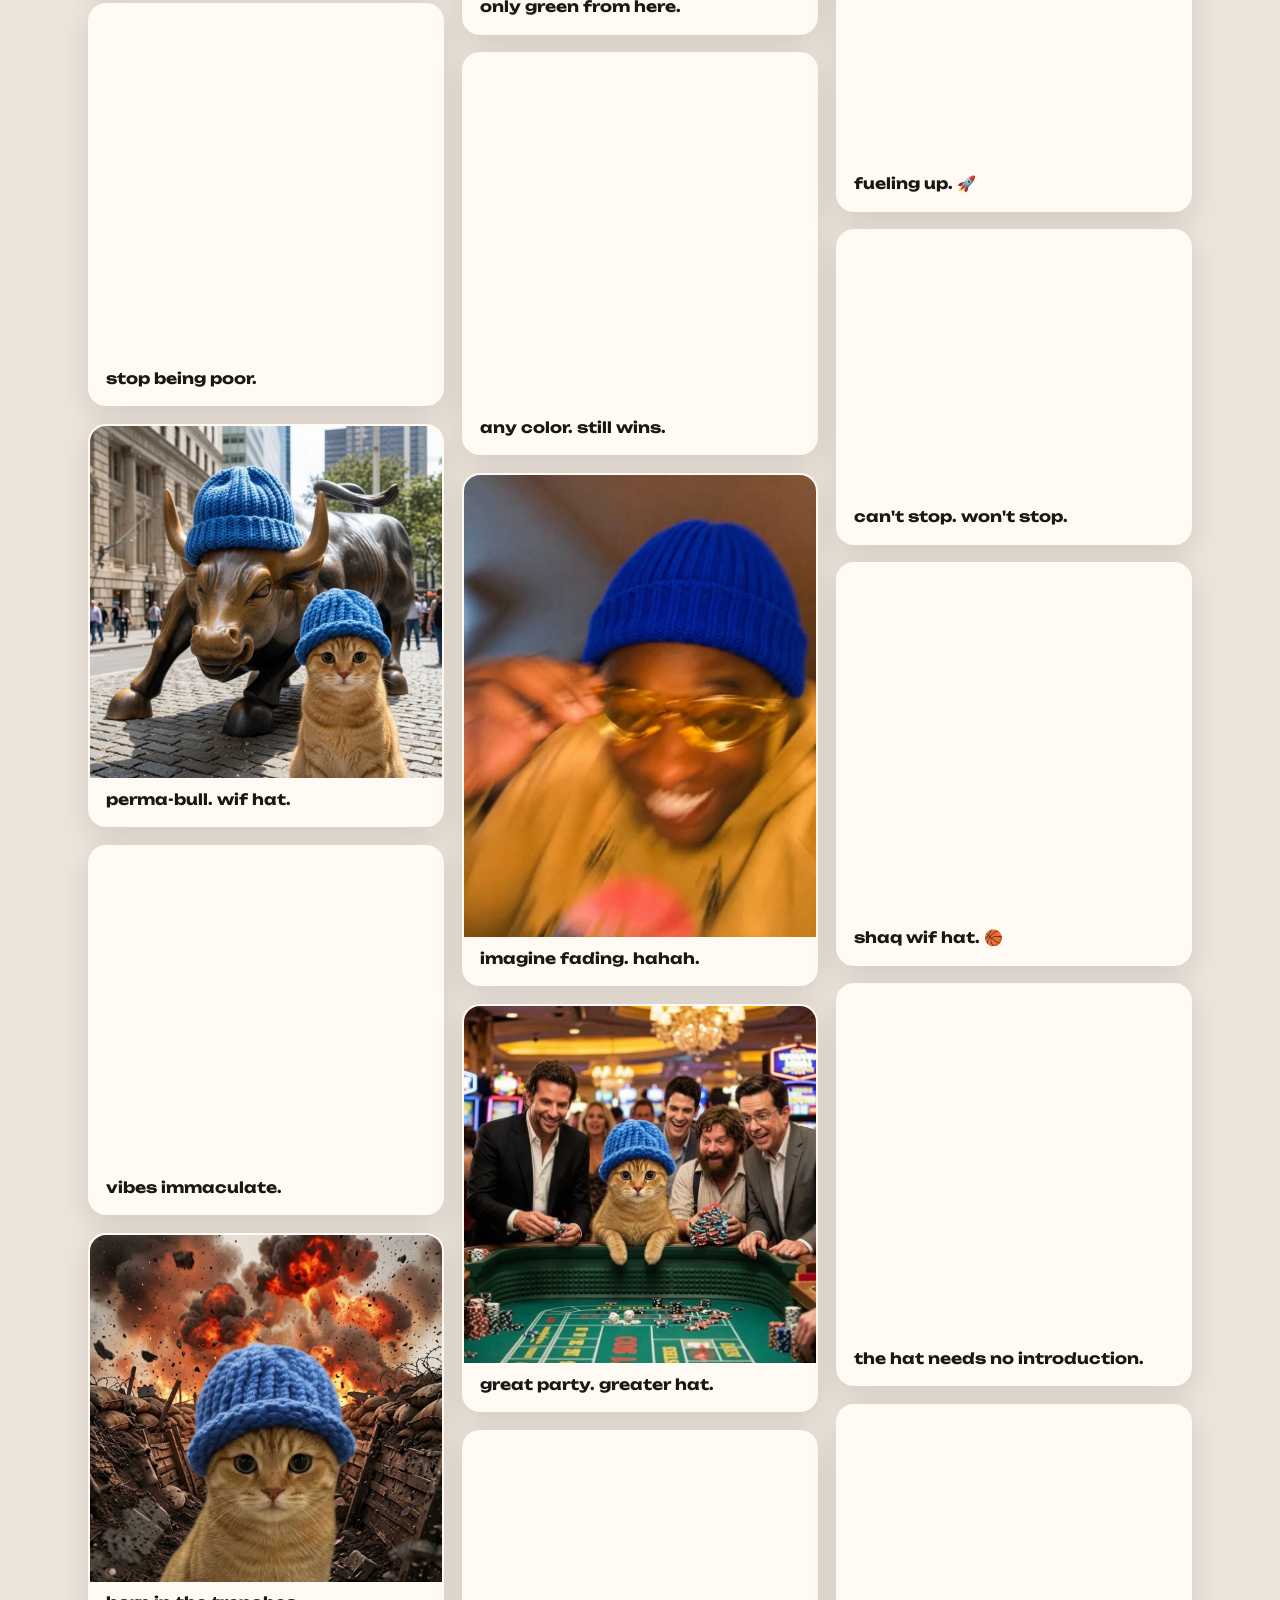
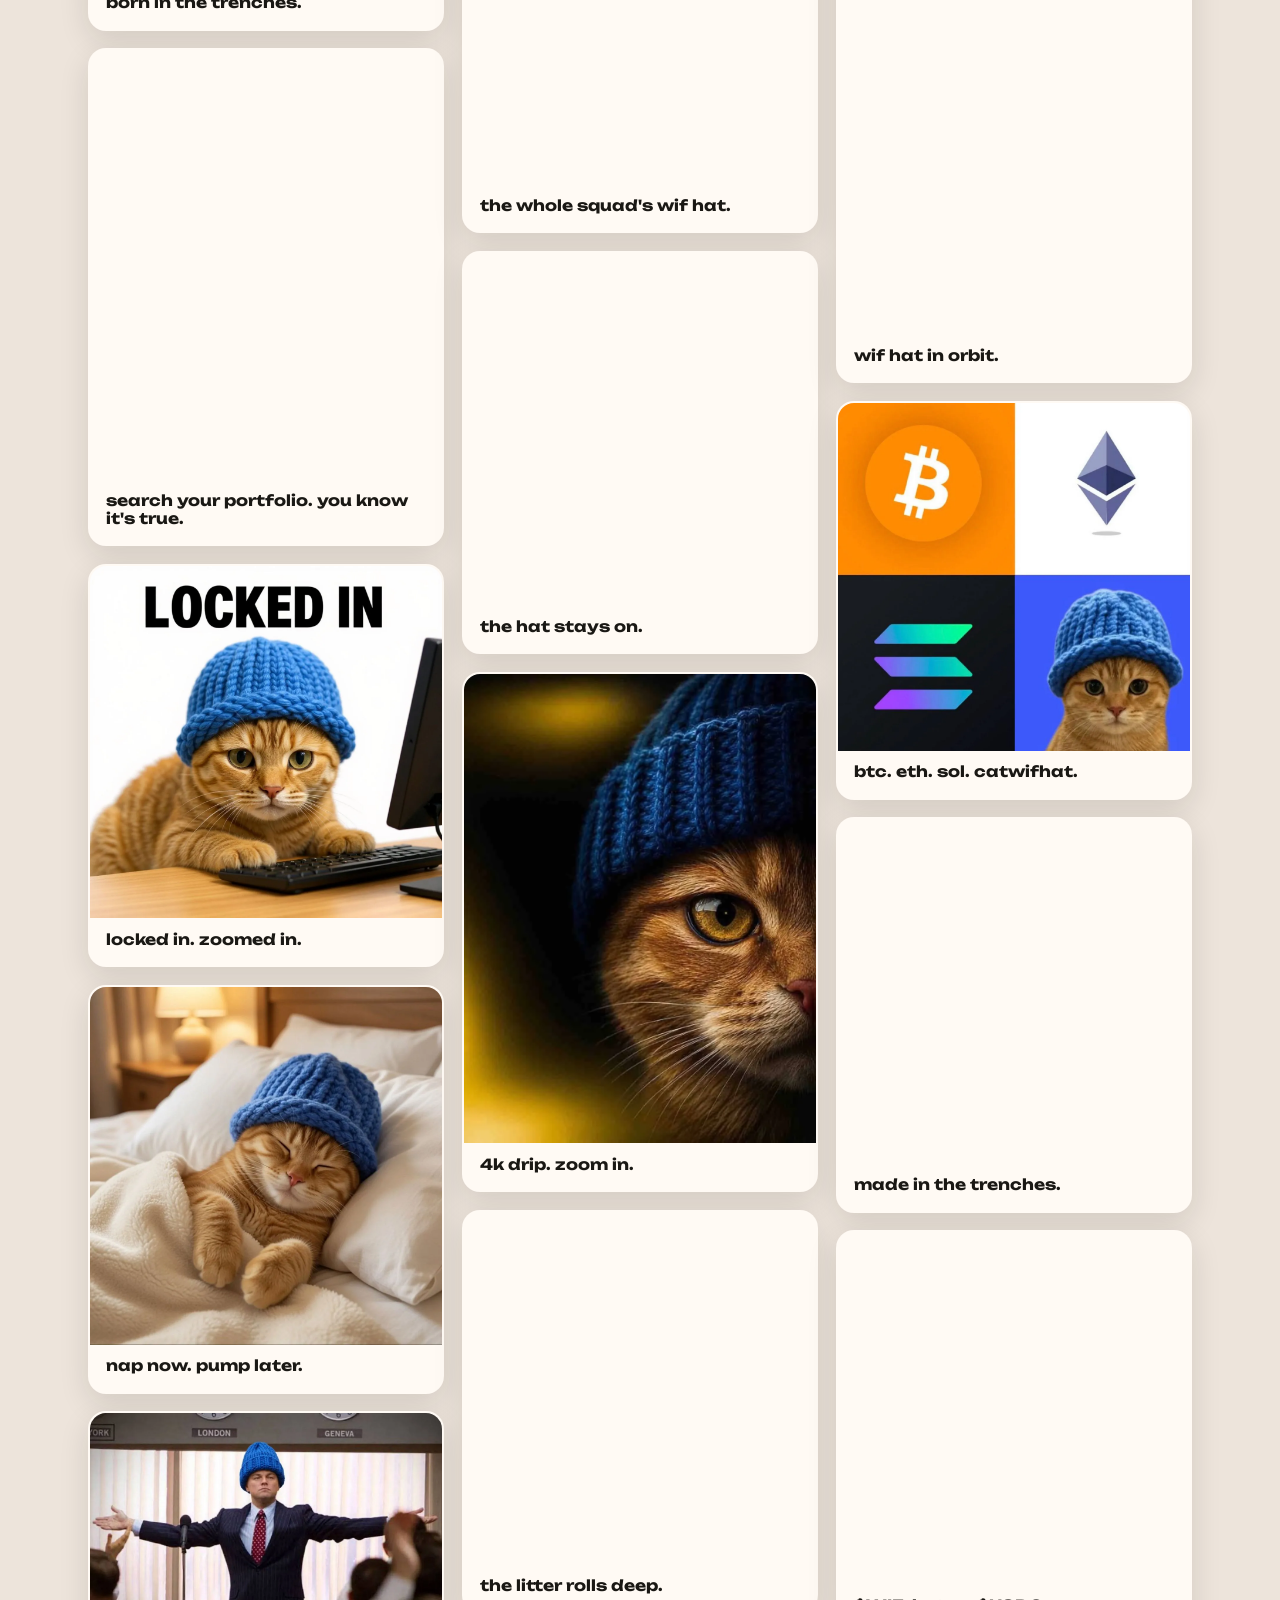
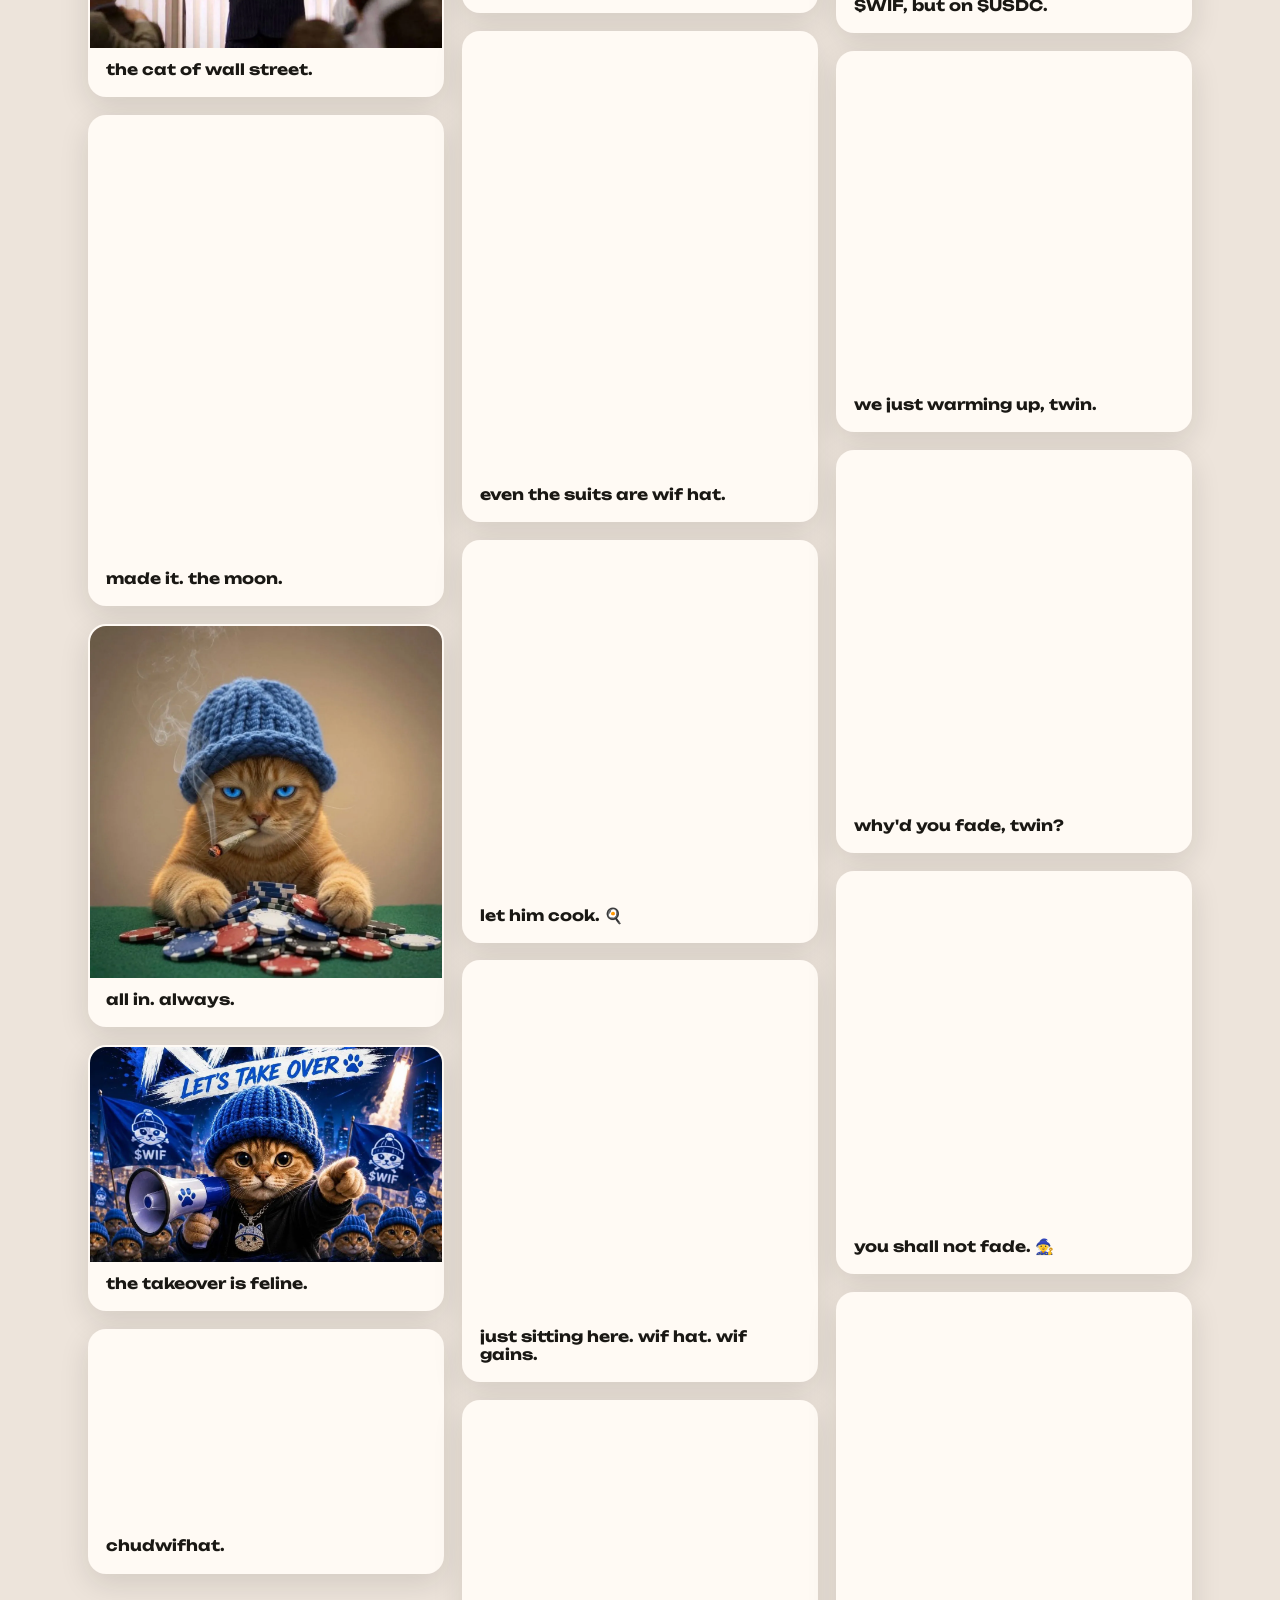
==== commit e10445bd: "Full first-party analytics: Supabase pipeline + /stats dashboard Precise, cookie-free, owned analyti" ====
--- a/index.html
+++ b/index.html
@@ -938,5 +938,7 @@
   <div class="toast" id="toast" role="status" aria-live="polite">copied!</div>
 
   <script src="main.js?v=21"></script>
+  <script defer src="/_vercel/insights/script.js"></script>
+  <script src="analytics.js?v=1"></script>
 </body>
 </html>
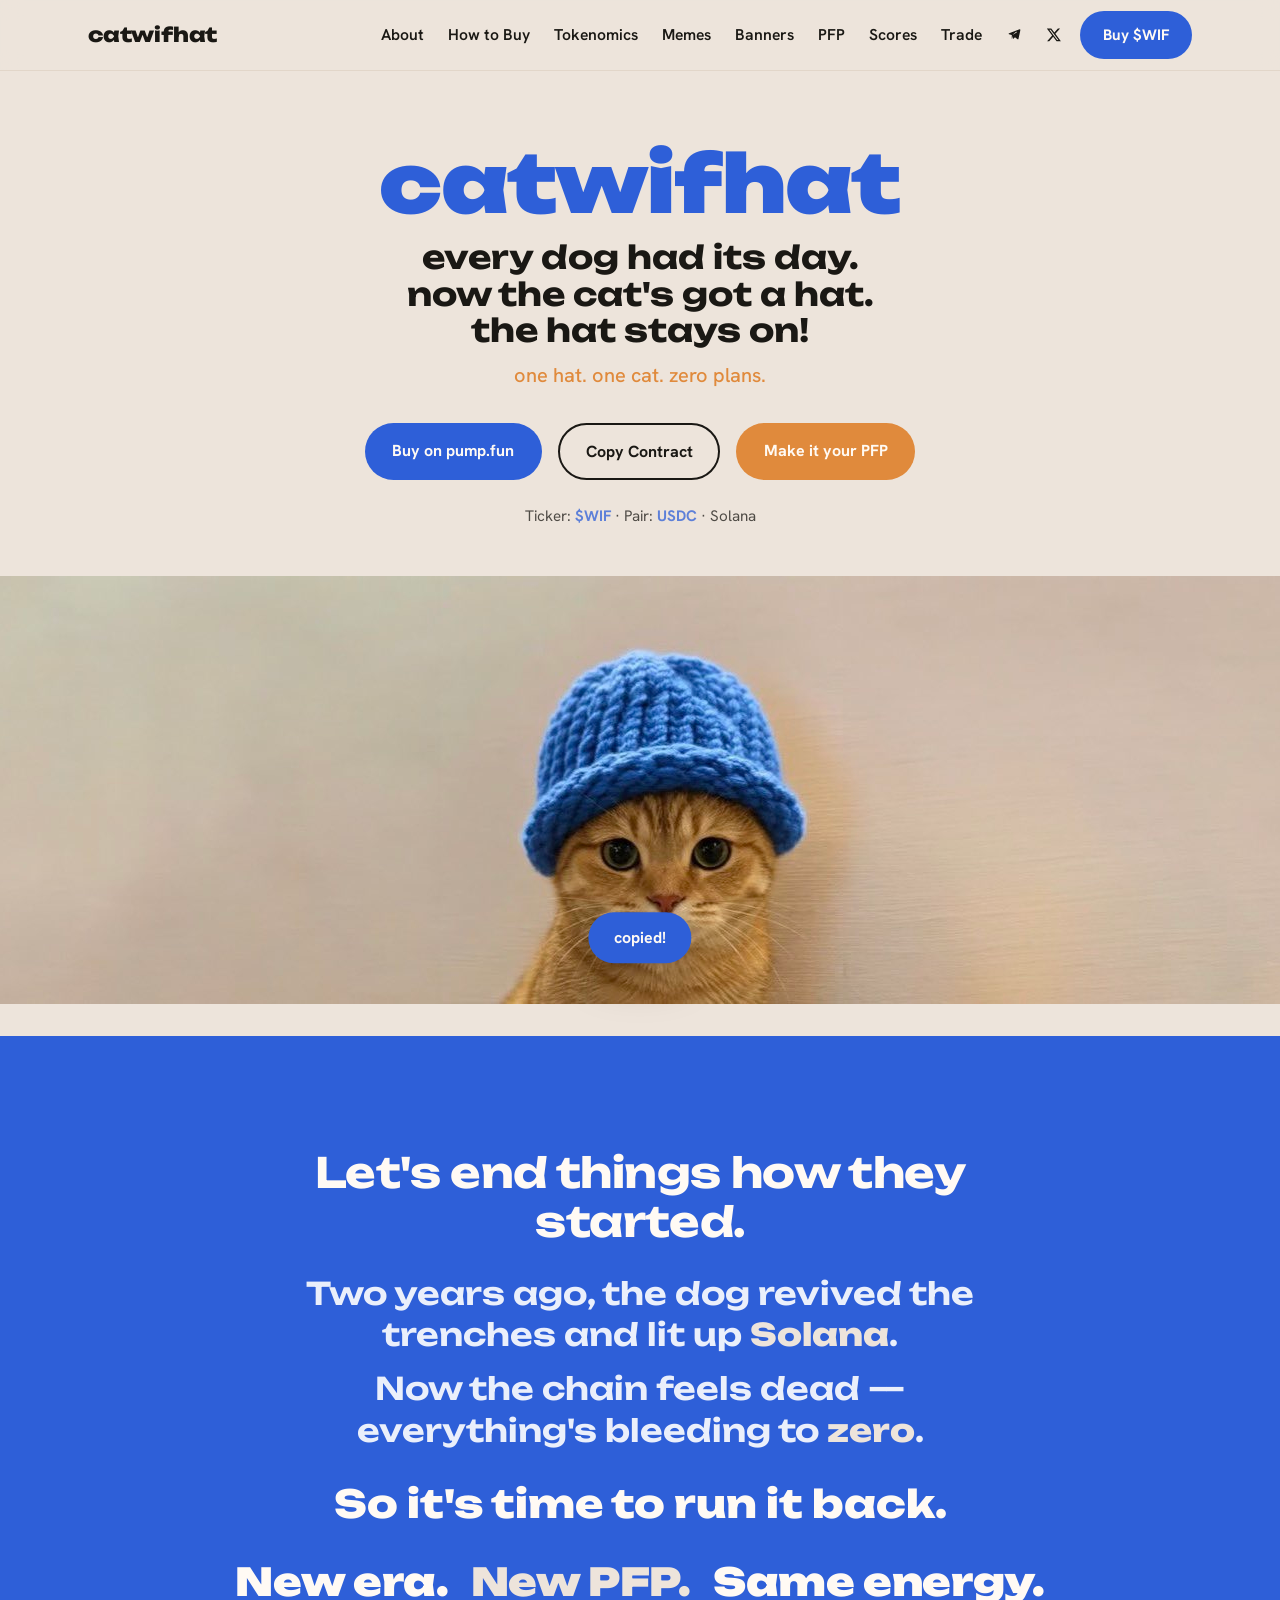
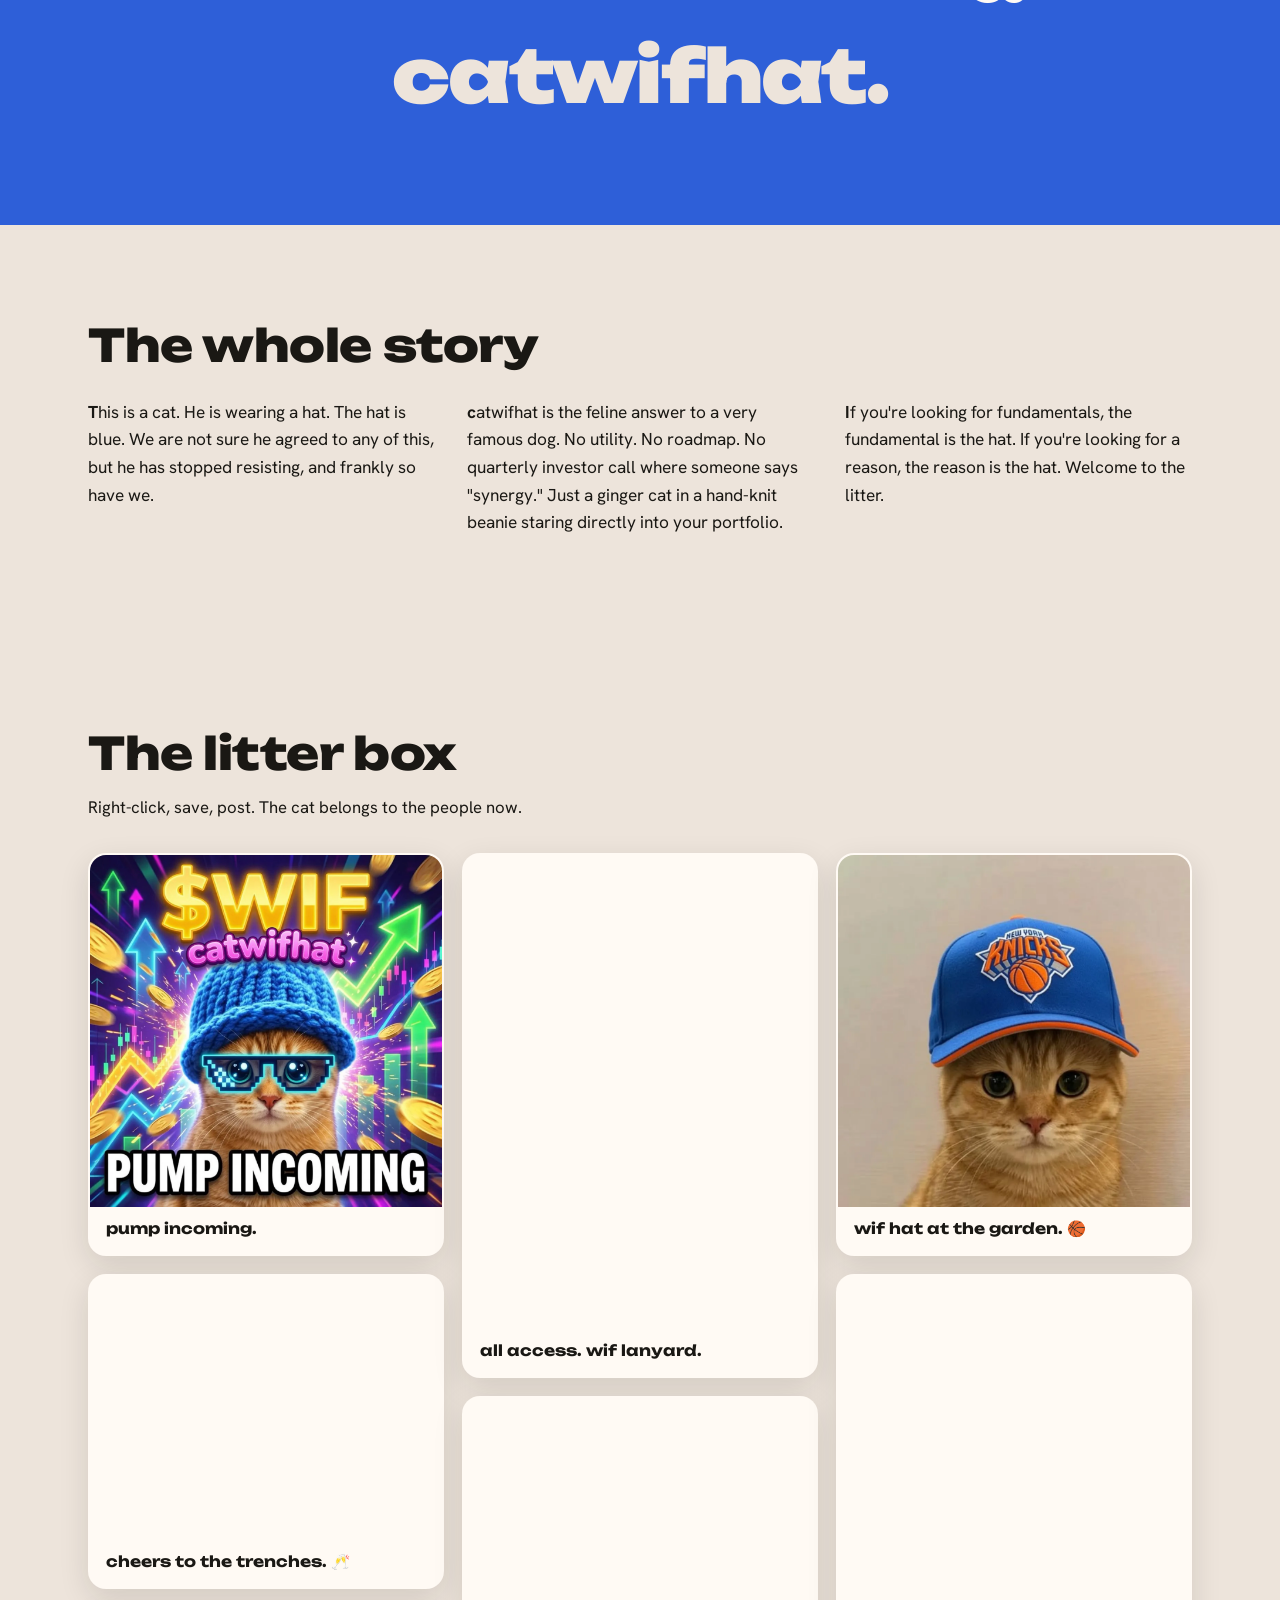
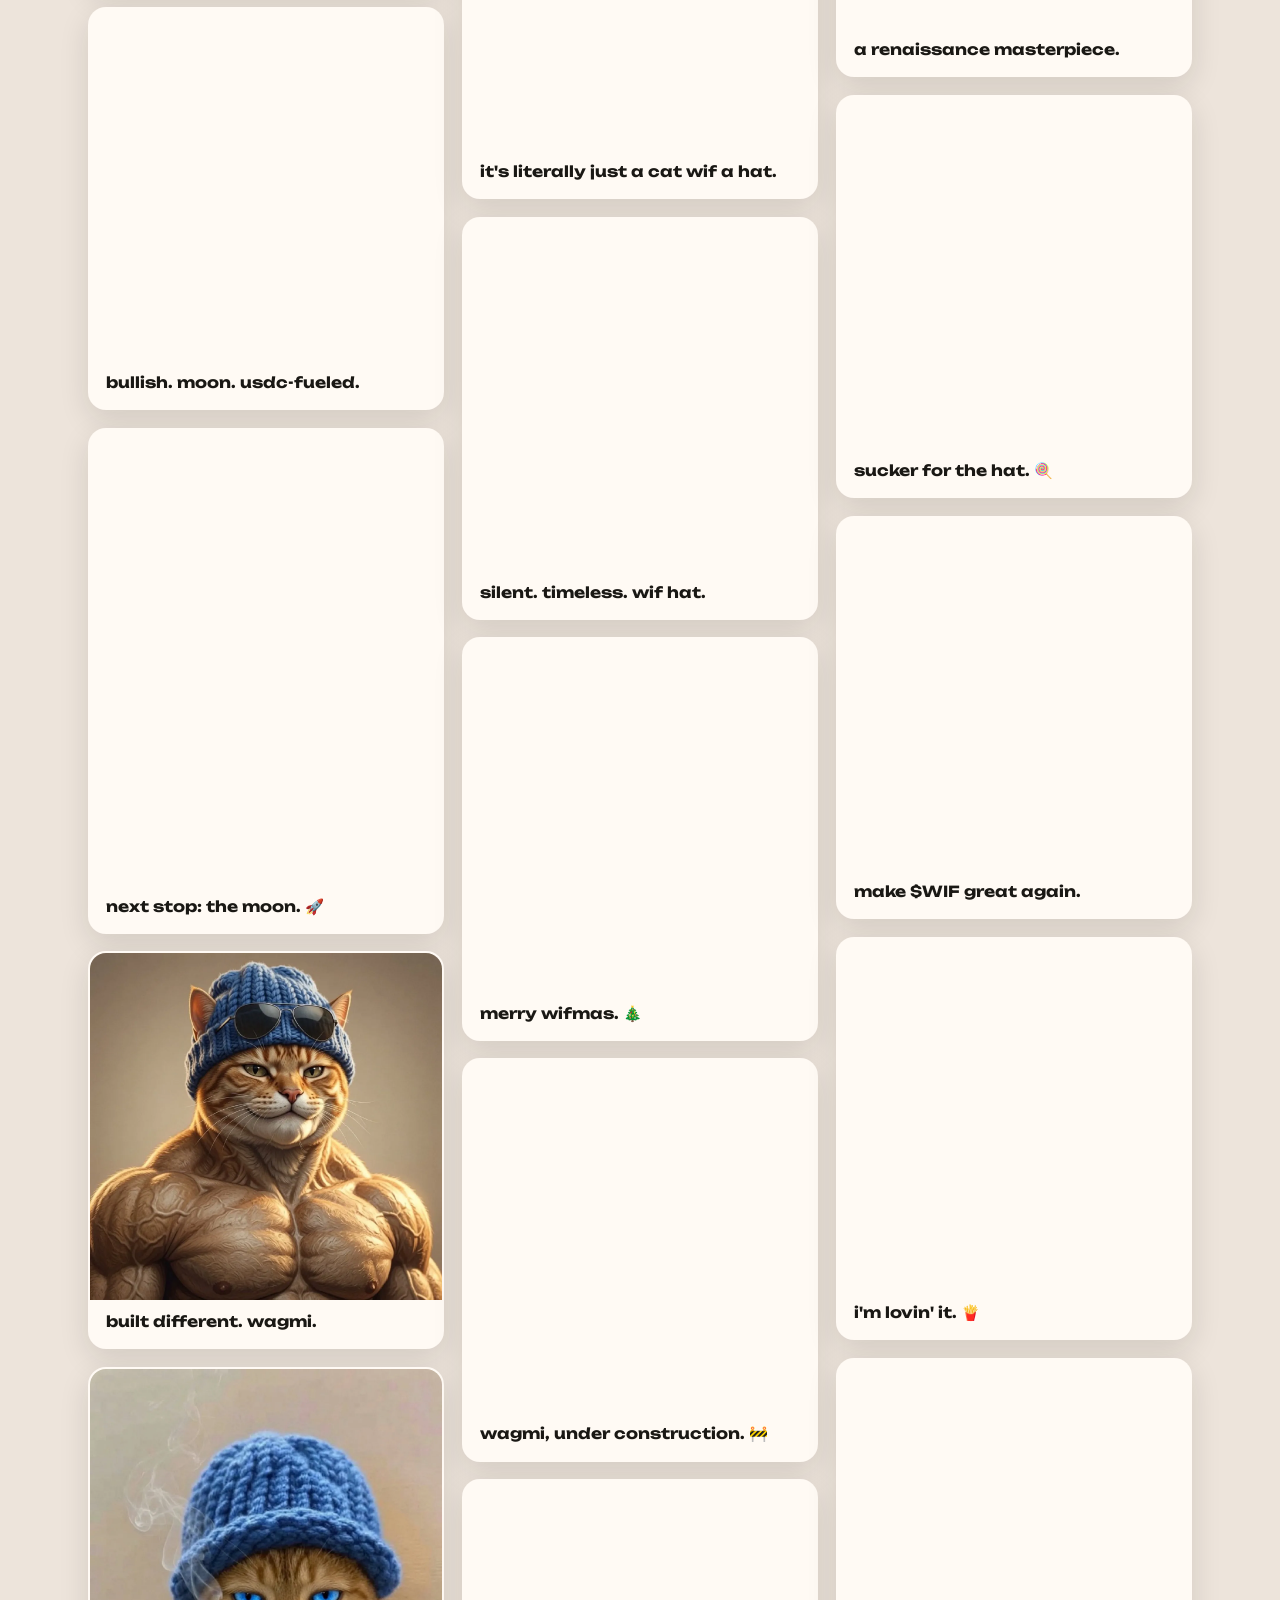
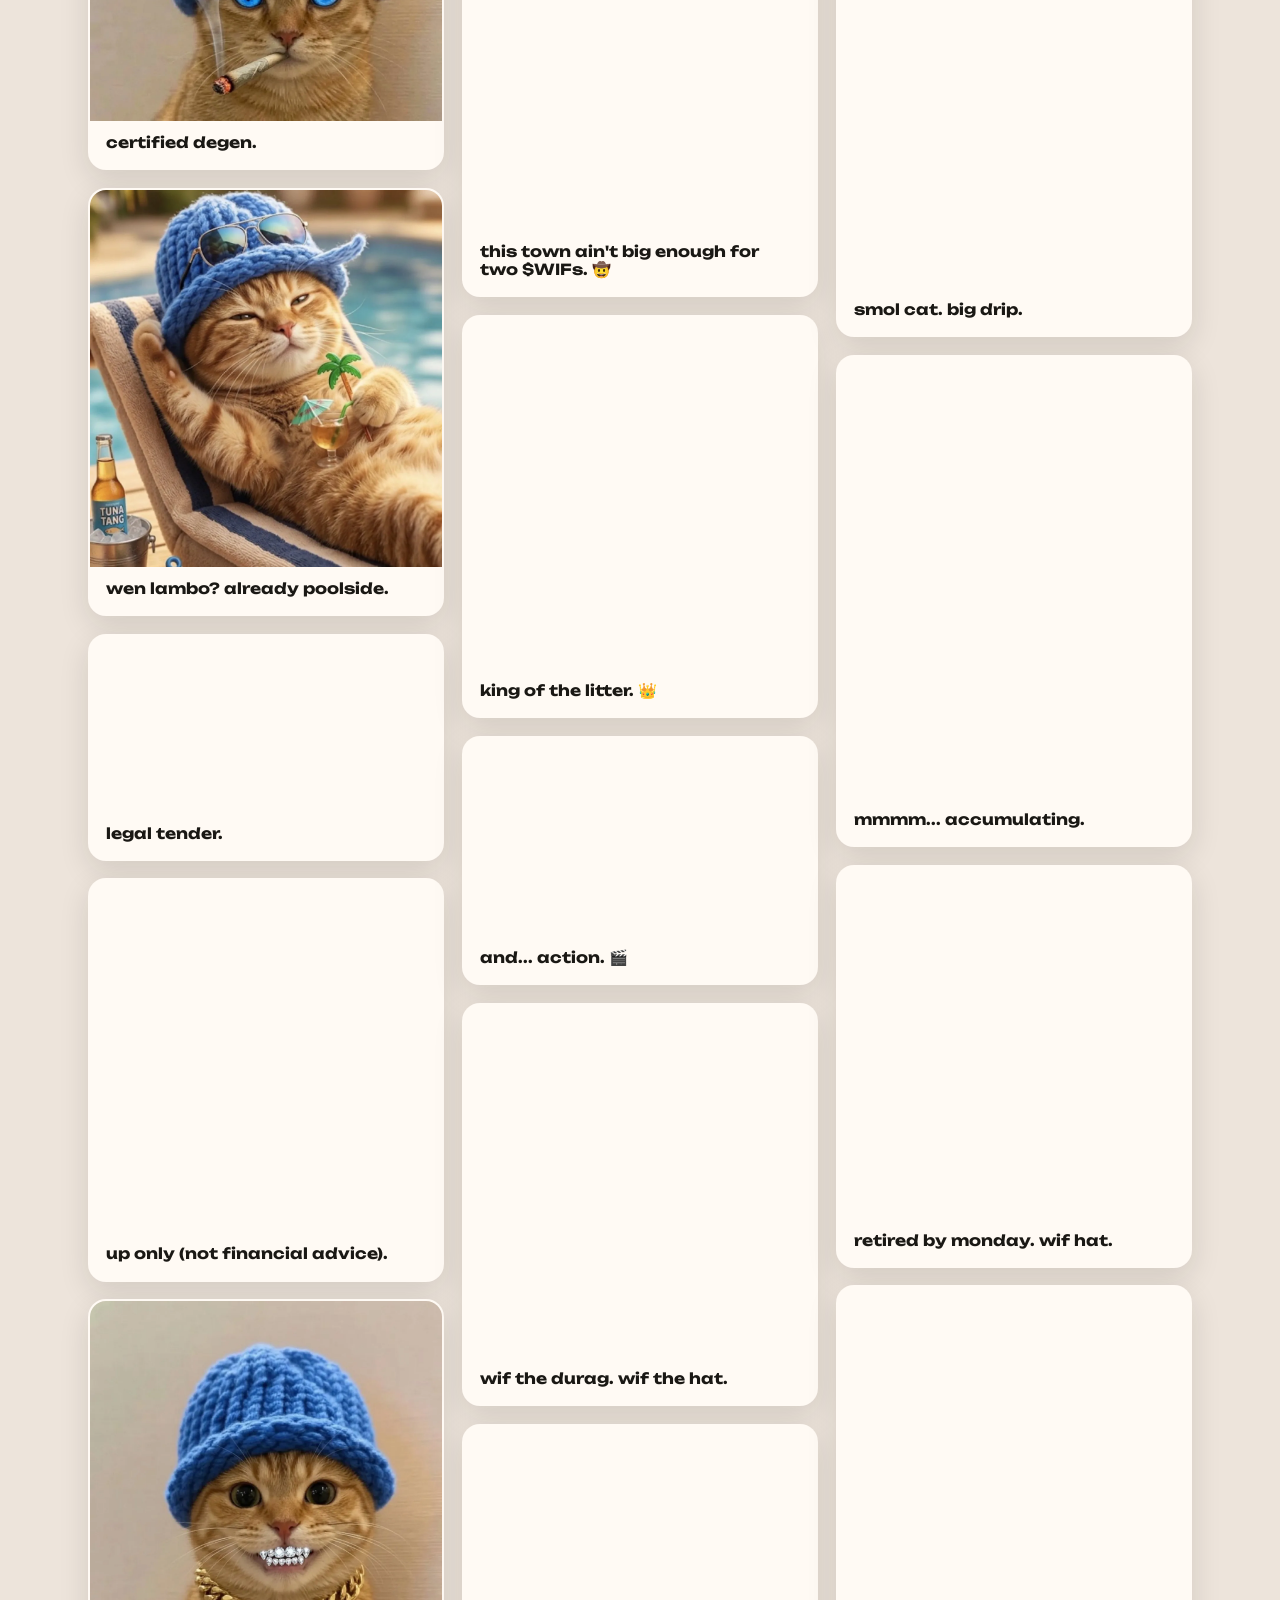
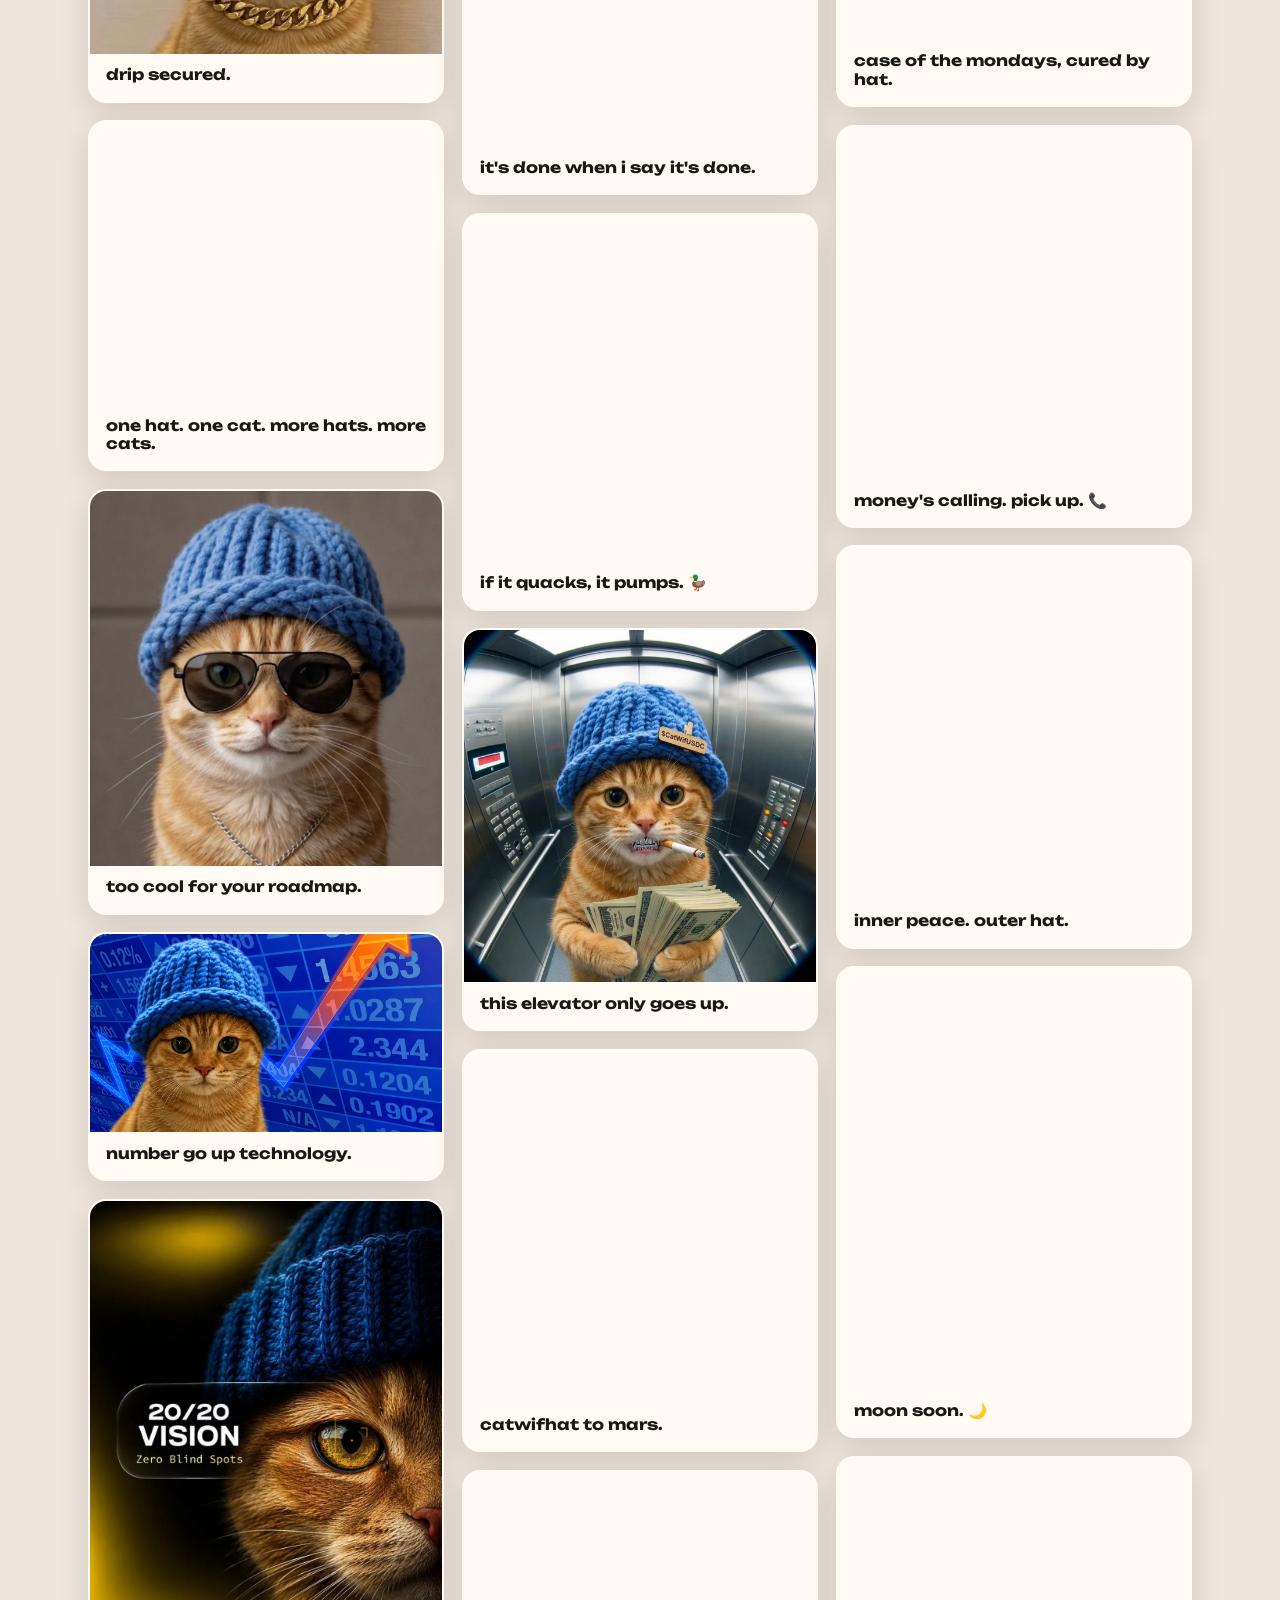
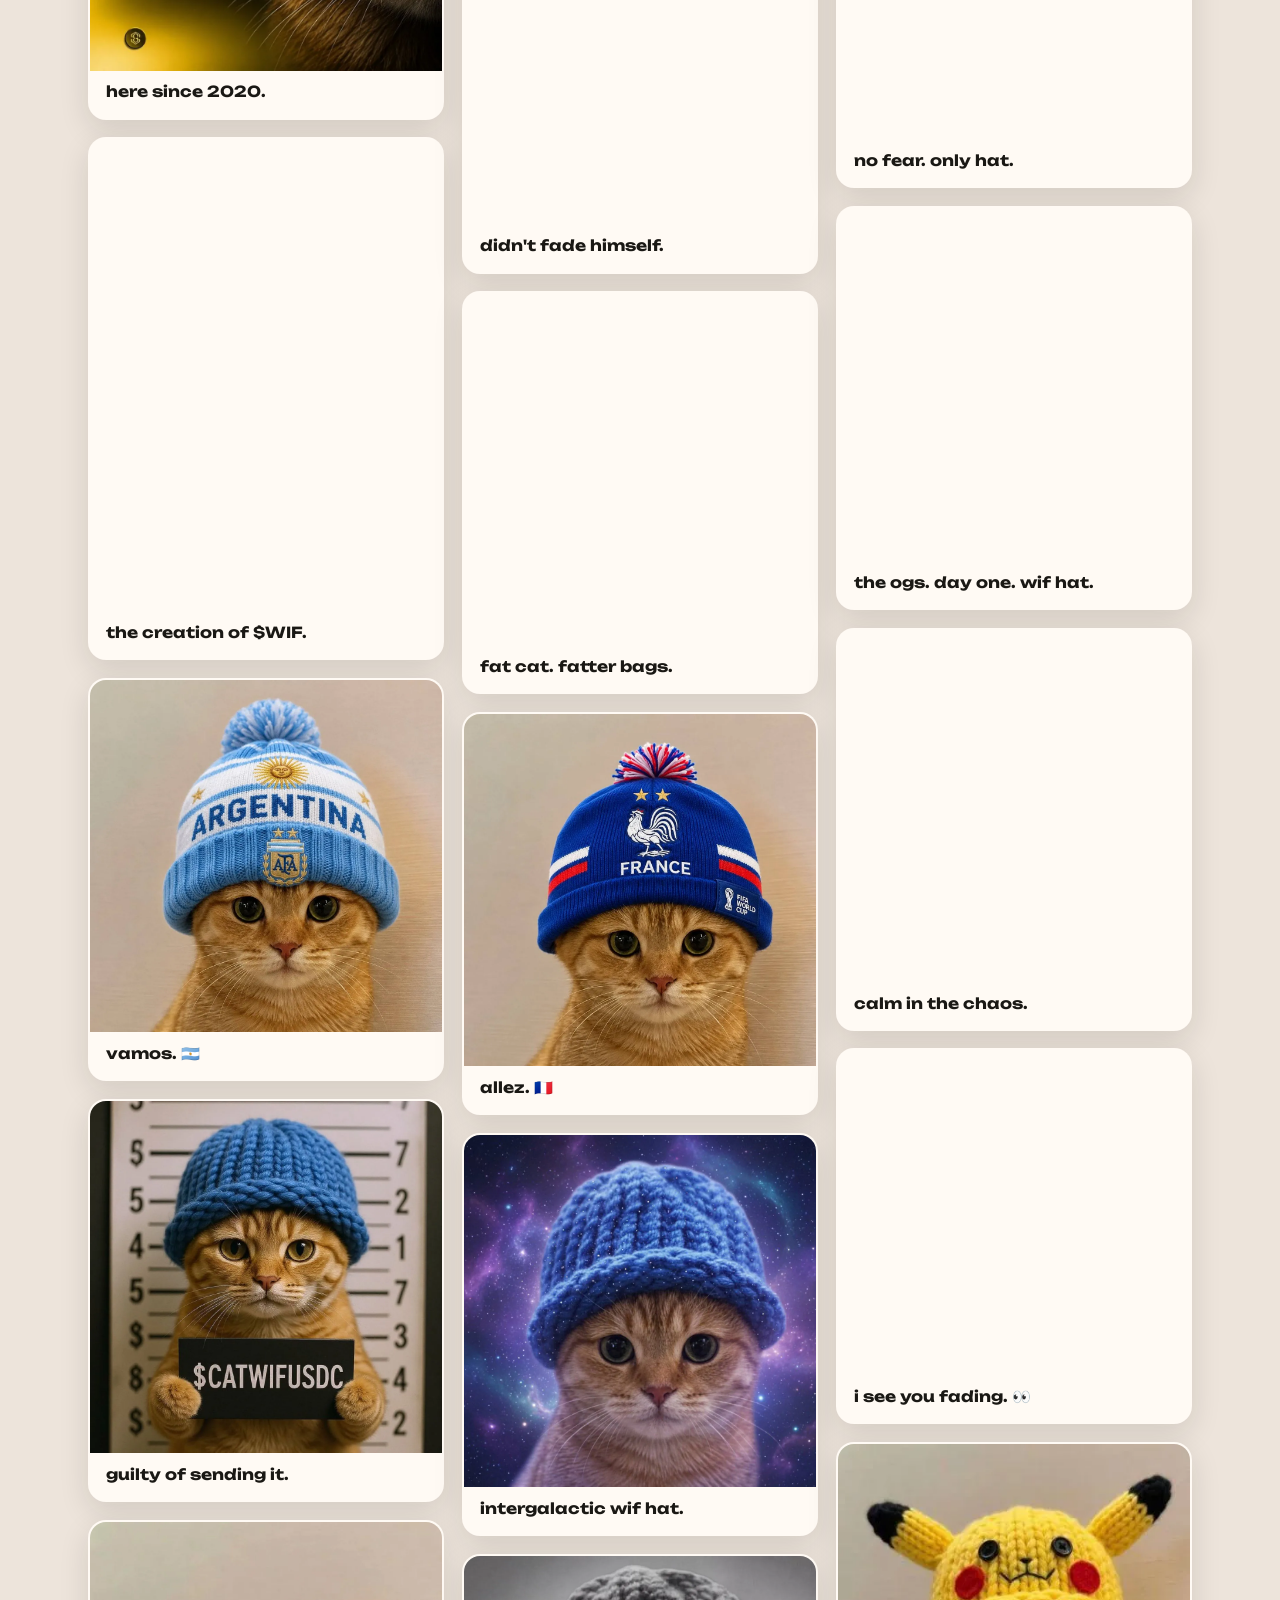
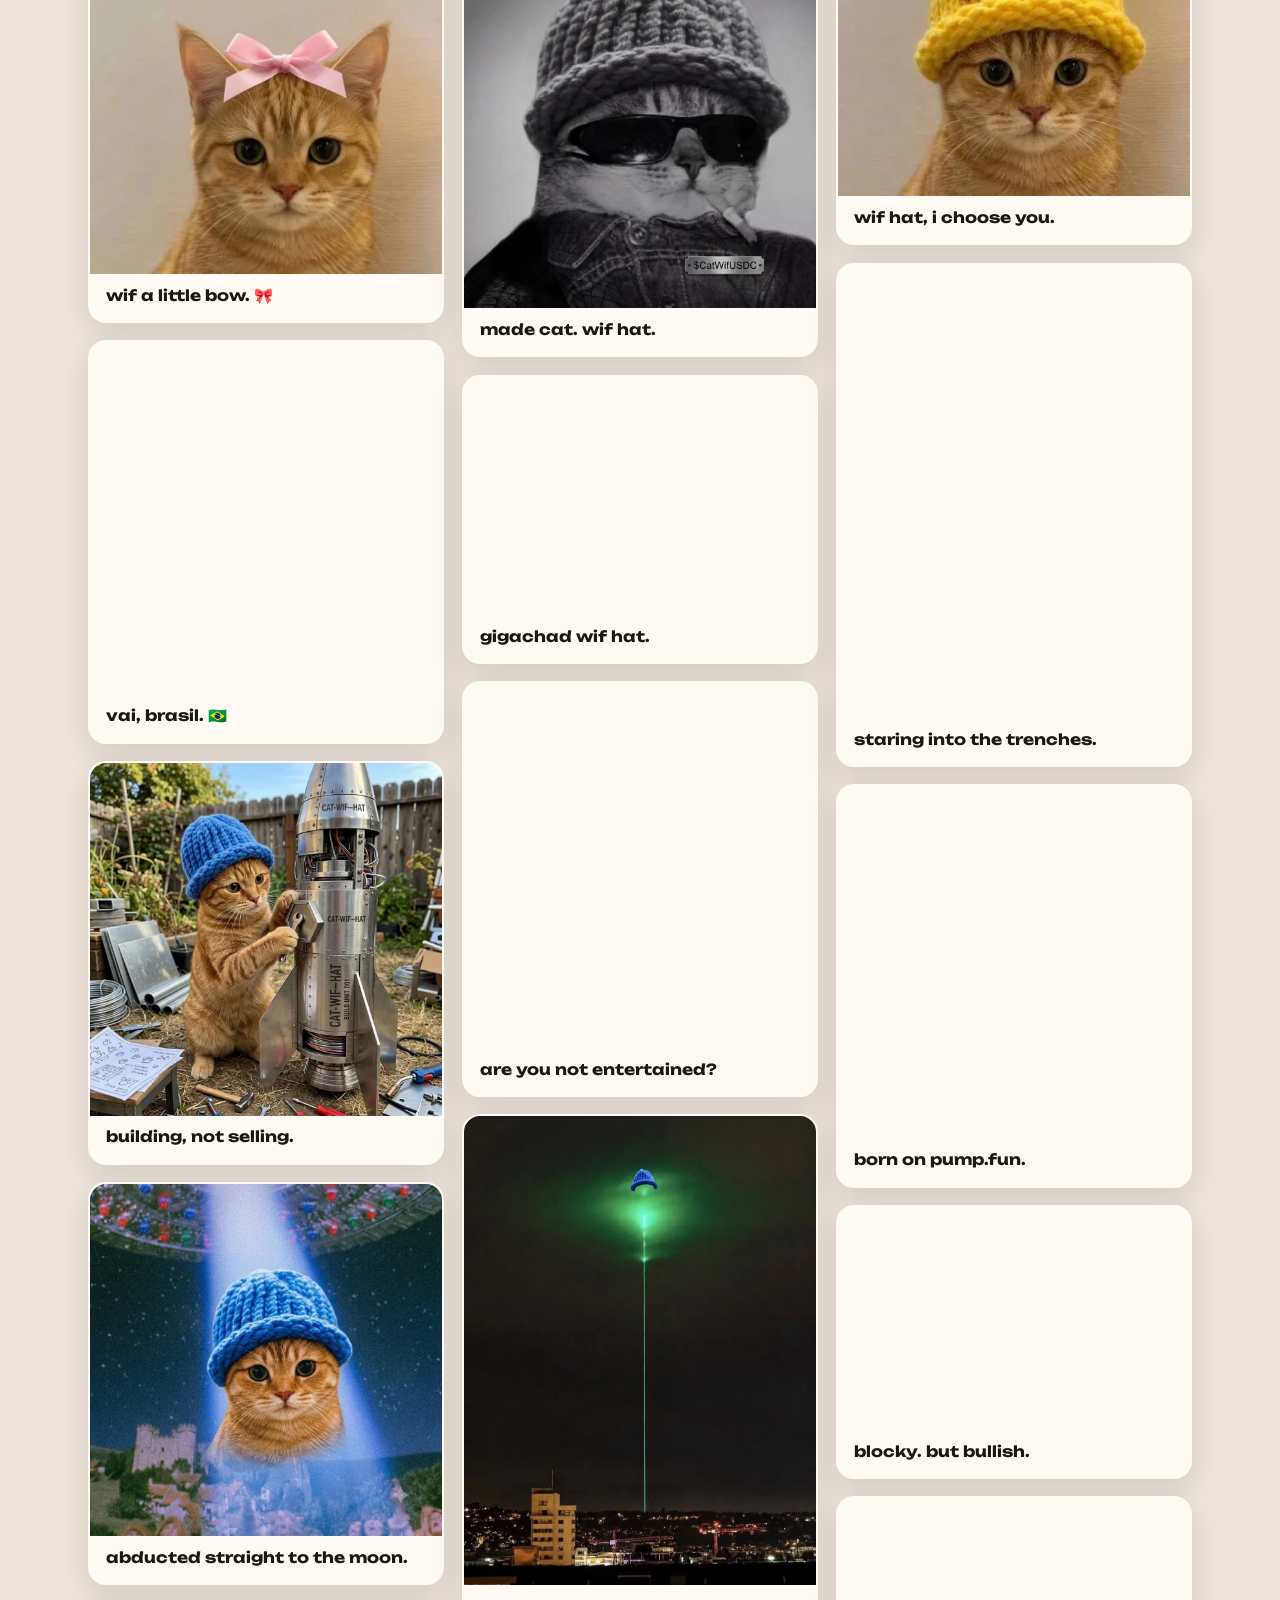
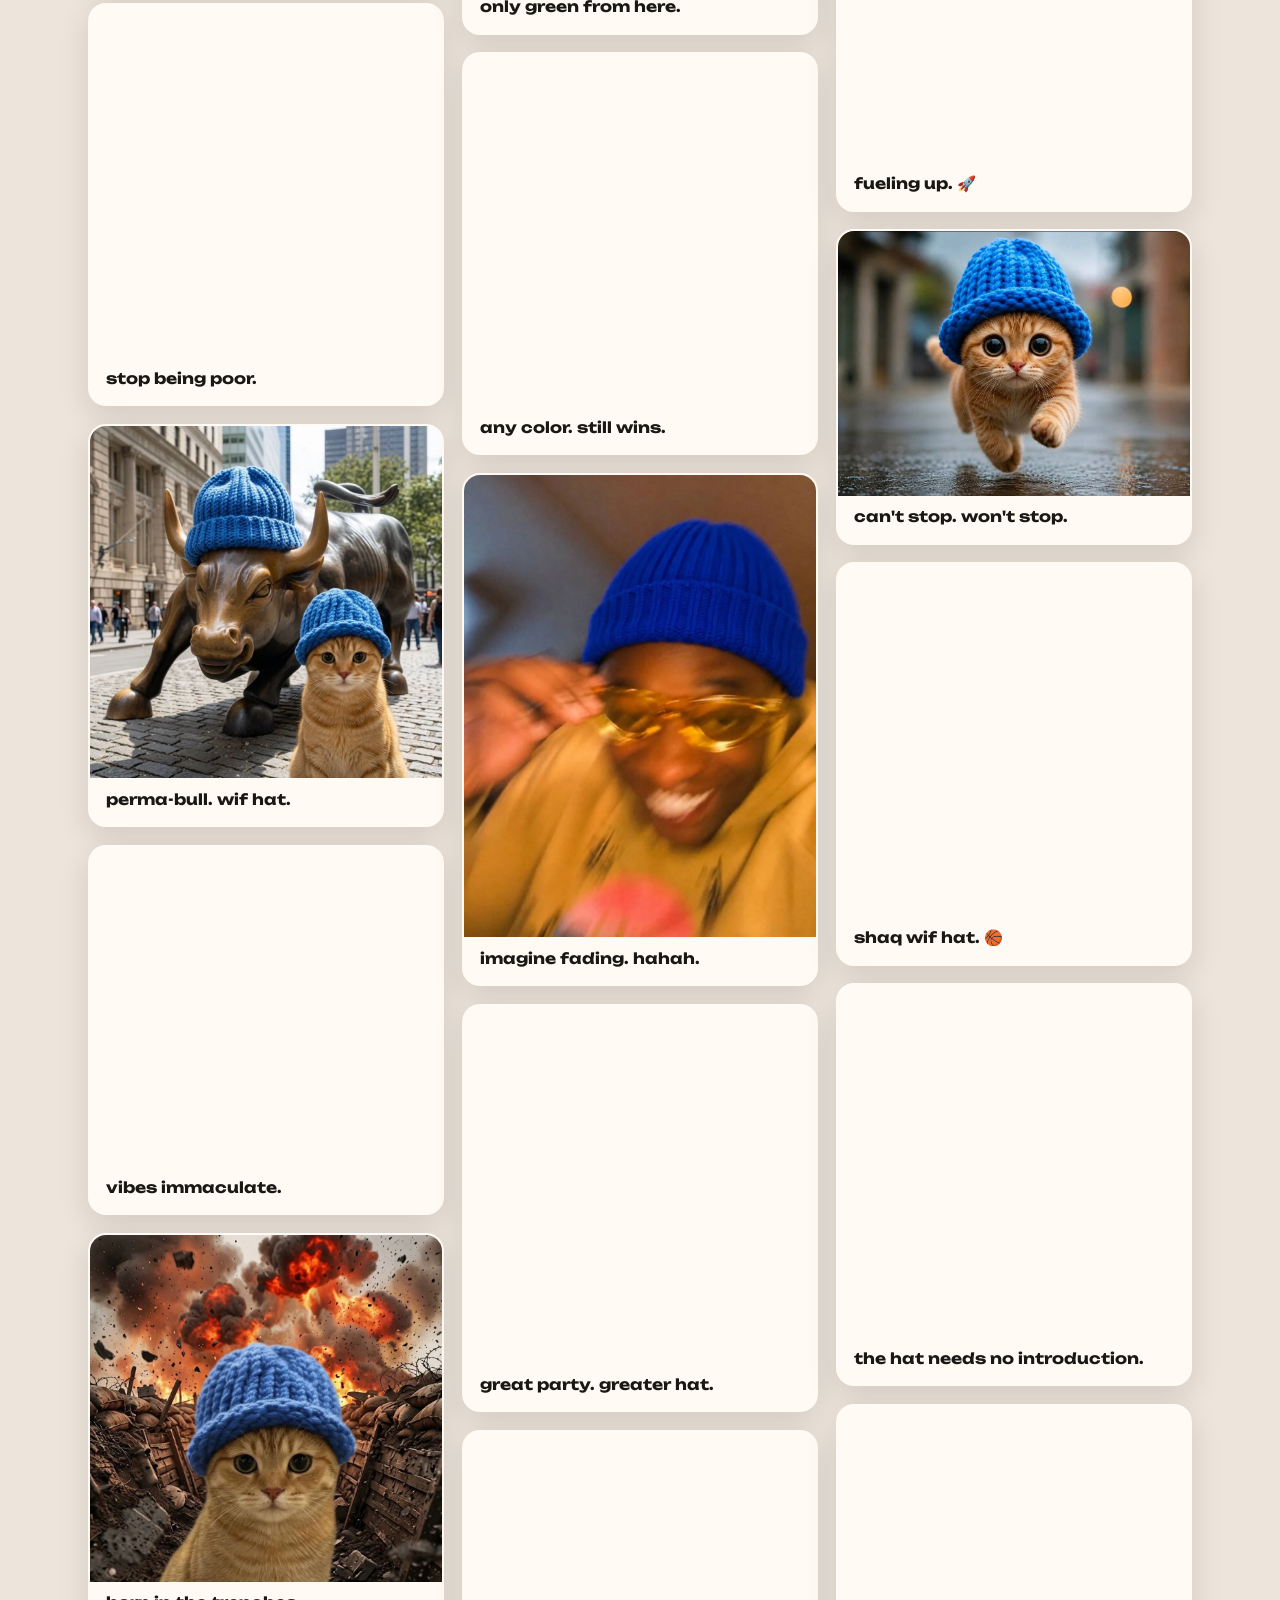
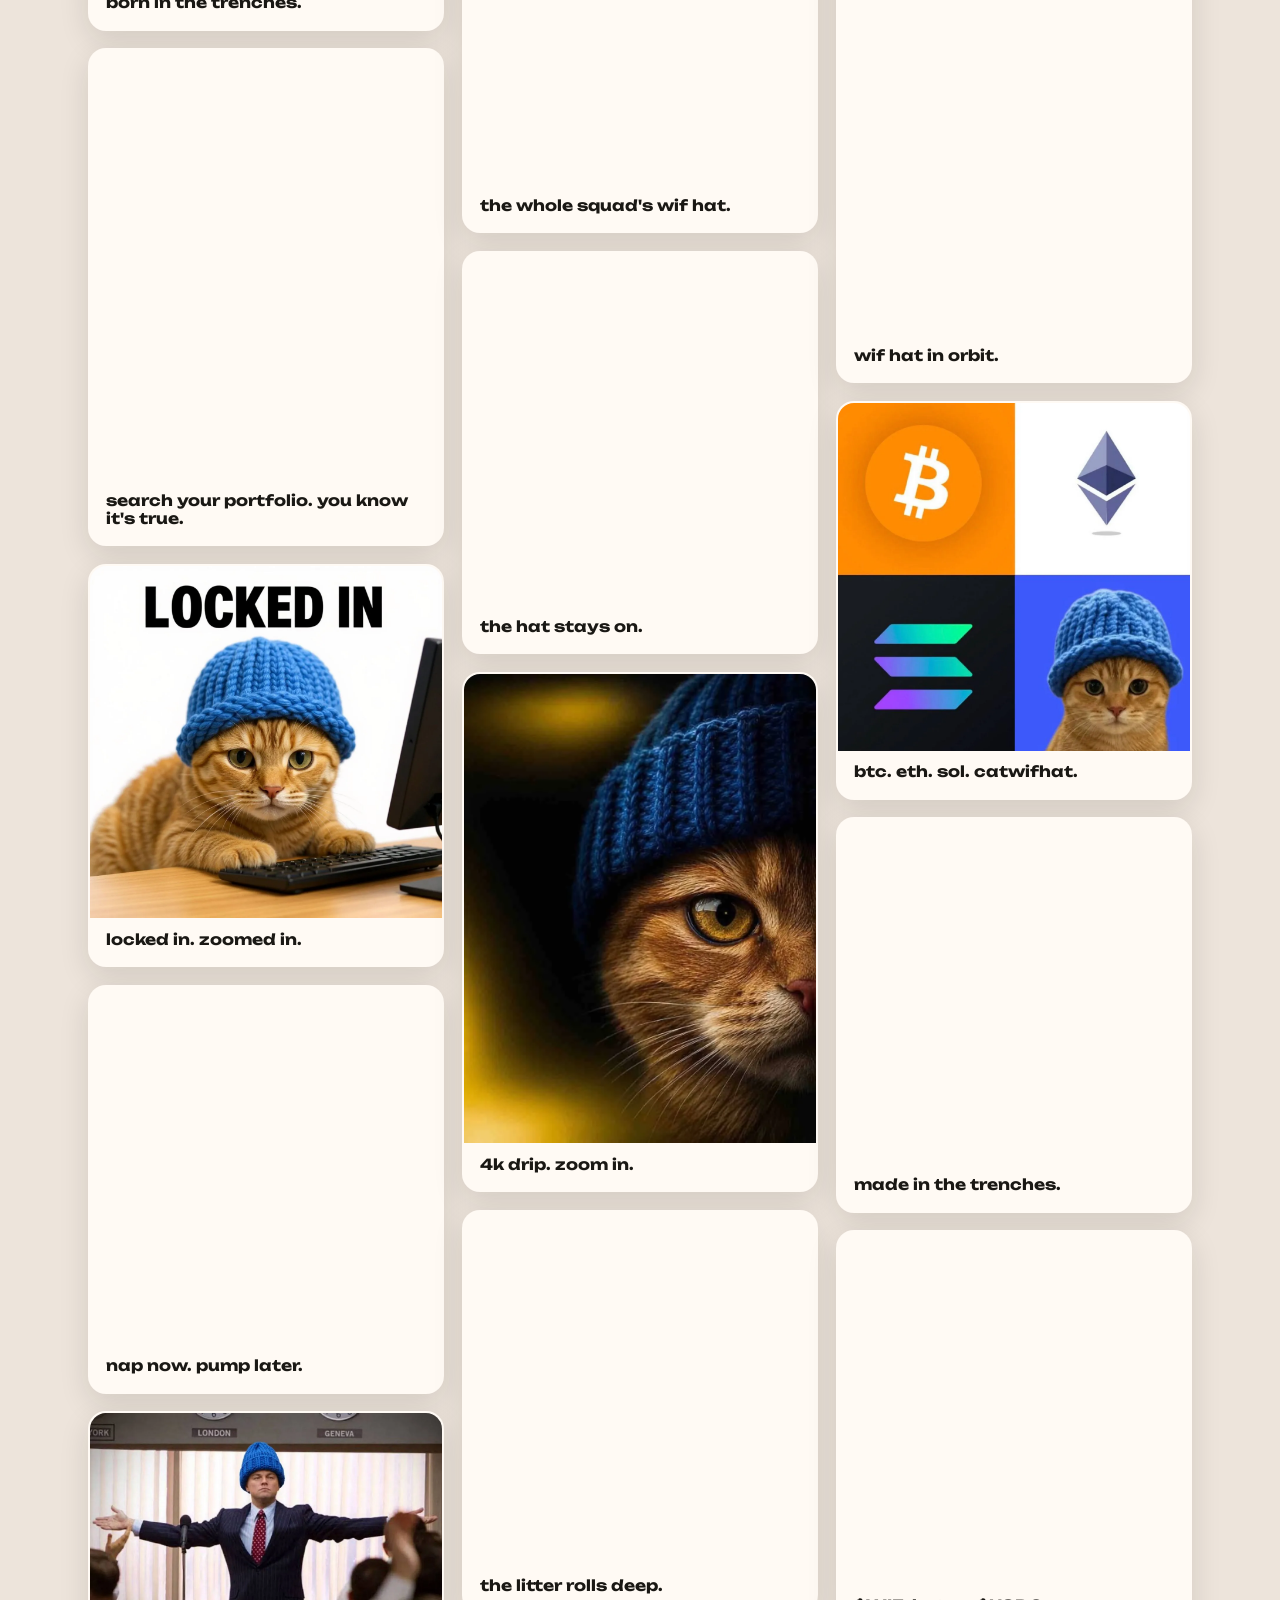
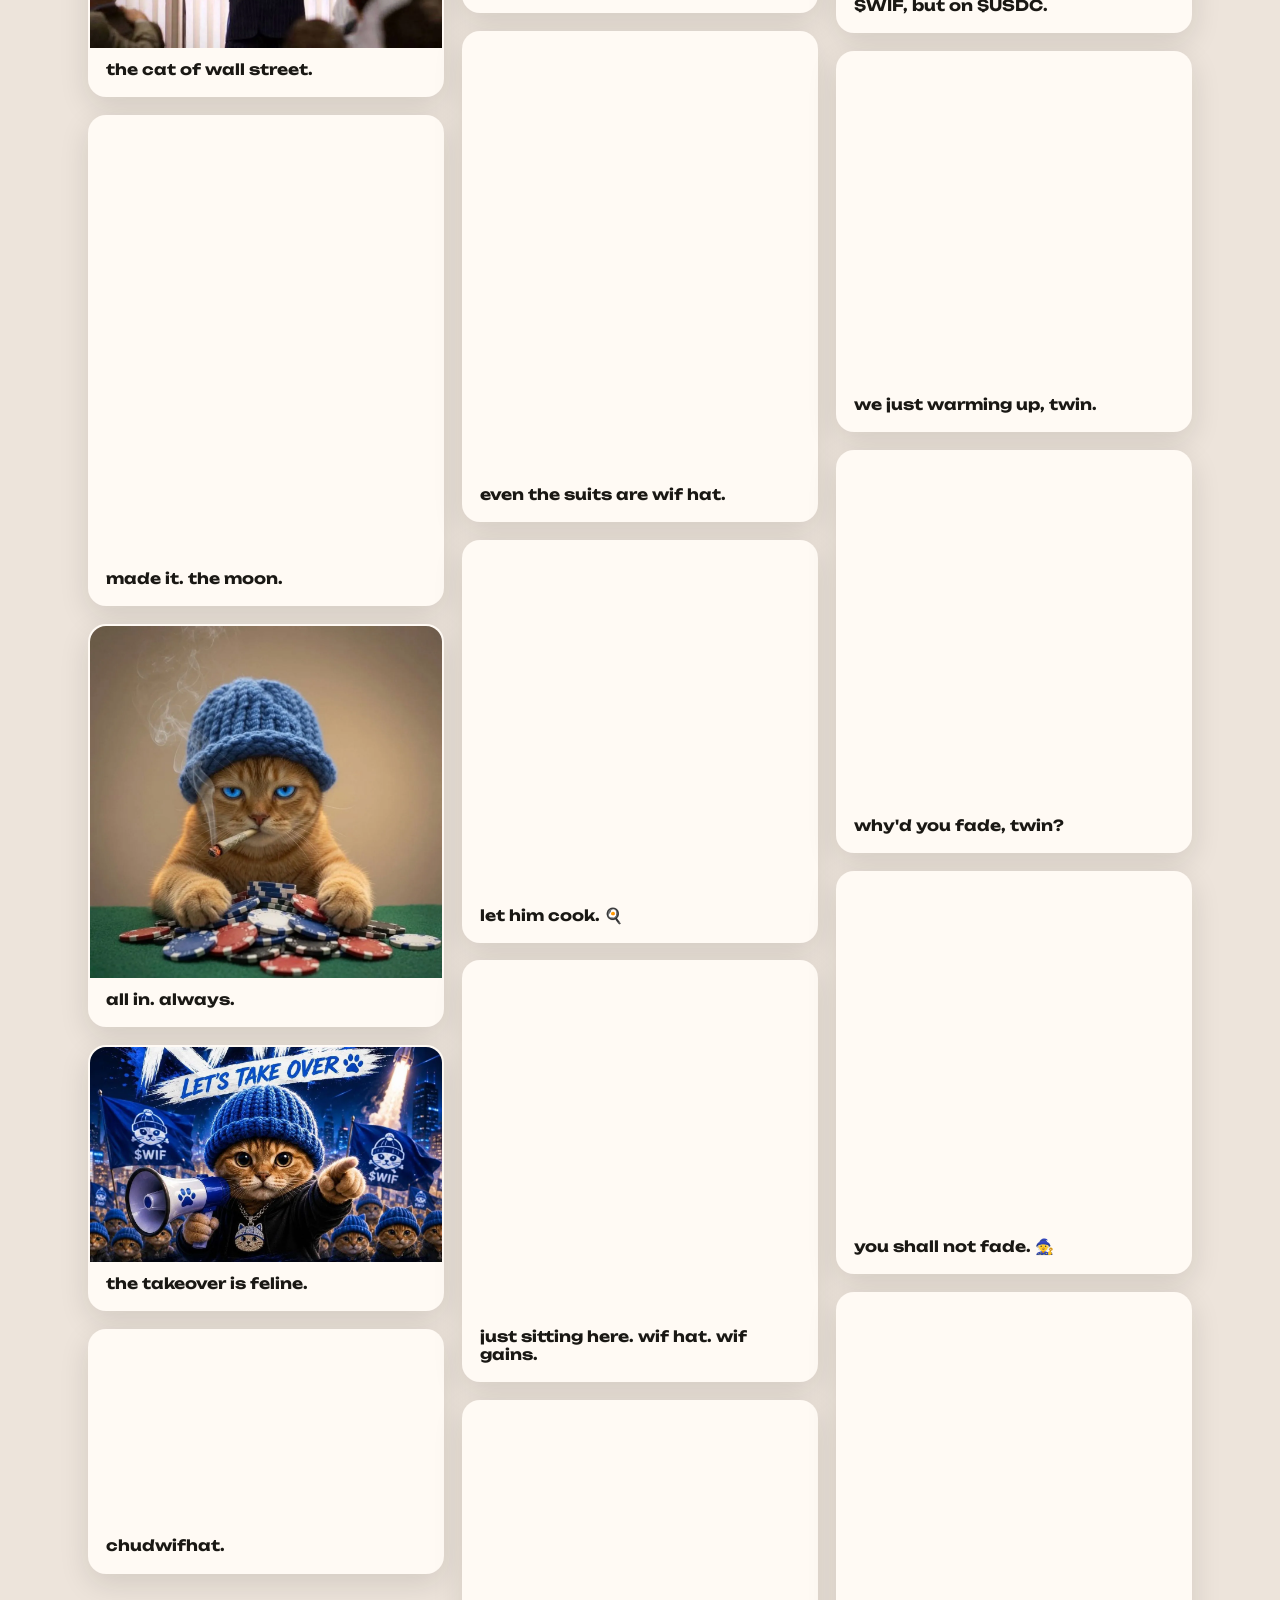
==== commit 8a435f40: "PFP maker: add the yarn soccer ball as an accessory Adds the transparent yarn ball (icon-ball.webp) " ====
--- a/index.html
+++ b/index.html
@@ -937,7 +937,7 @@
   <!-- Copy toast -->
   <div class="toast" id="toast" role="status" aria-live="polite">copied!</div>
 
-  <script src="main.js?v=21"></script>
+  <script src="main.js?v=22"></script>
   <script defer src="/_vercel/insights/script.js"></script>
   <script src="analytics.js?v=1"></script>
 </body>
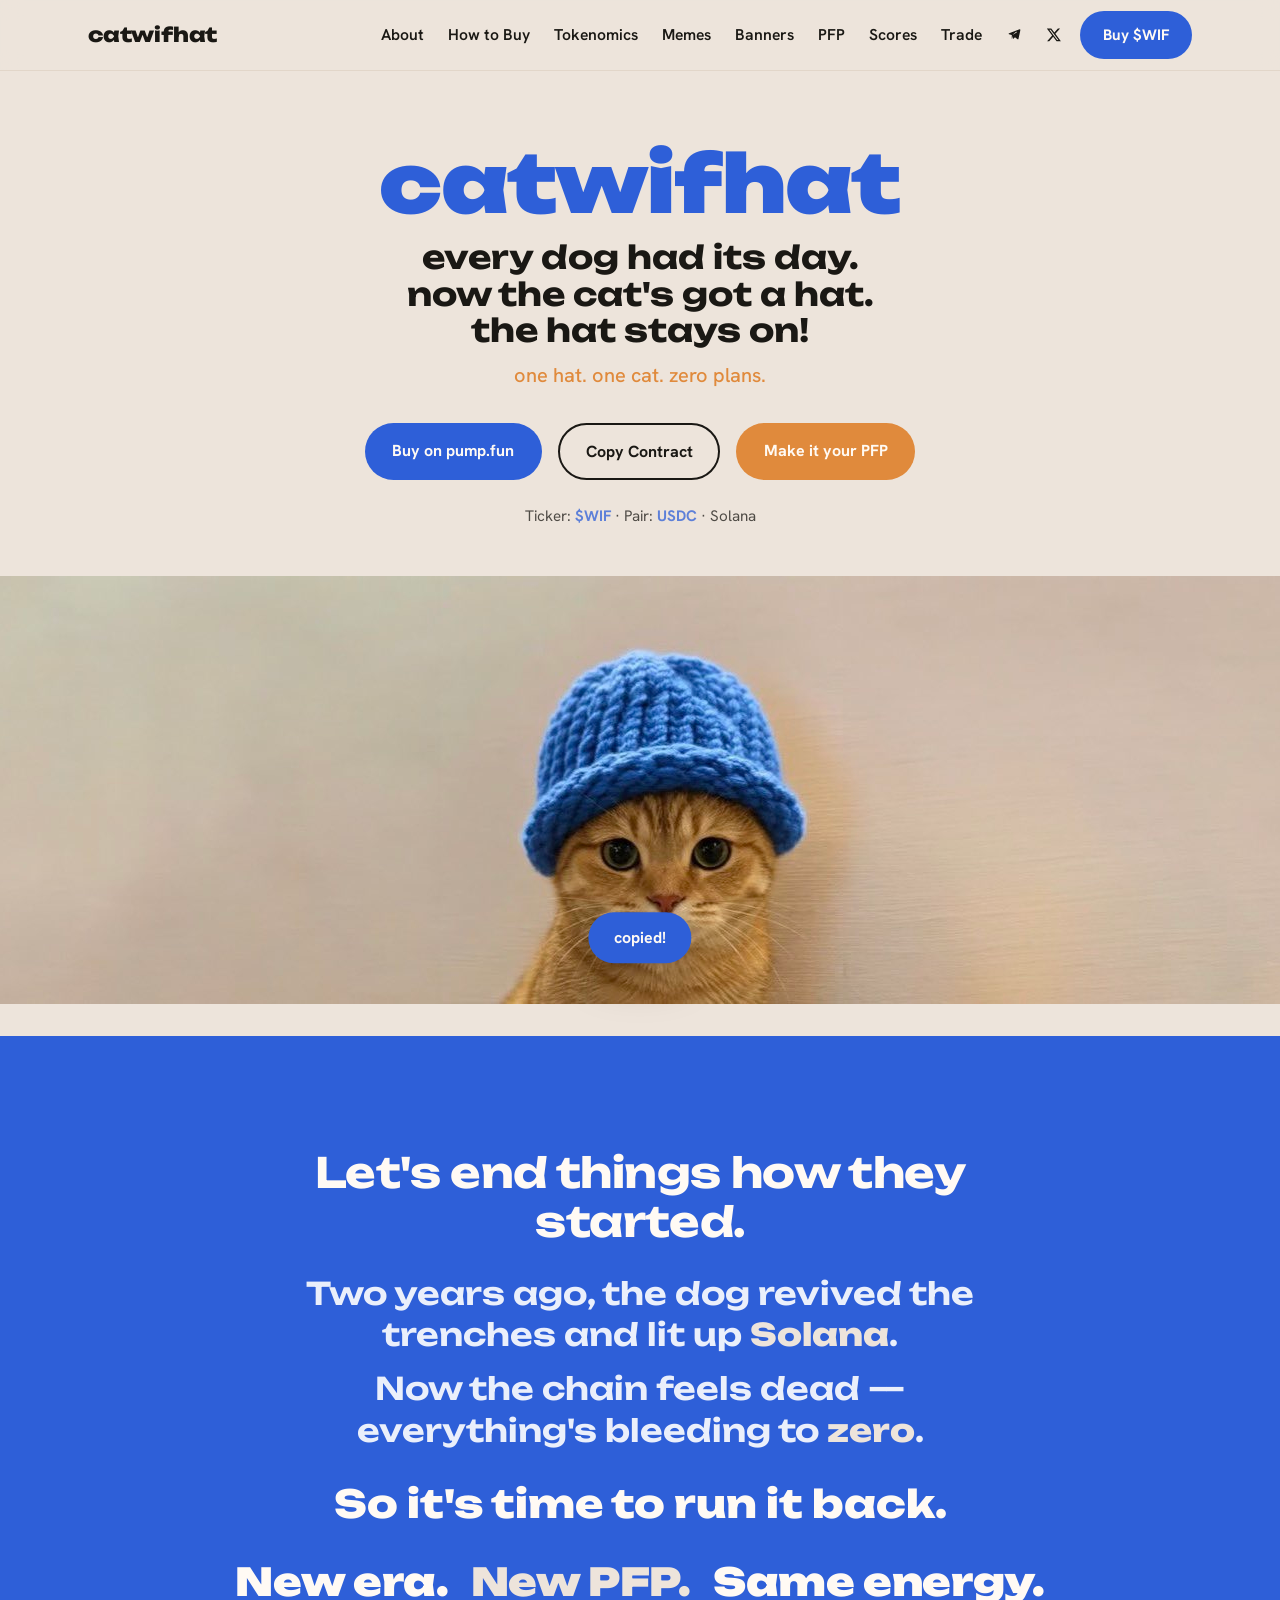
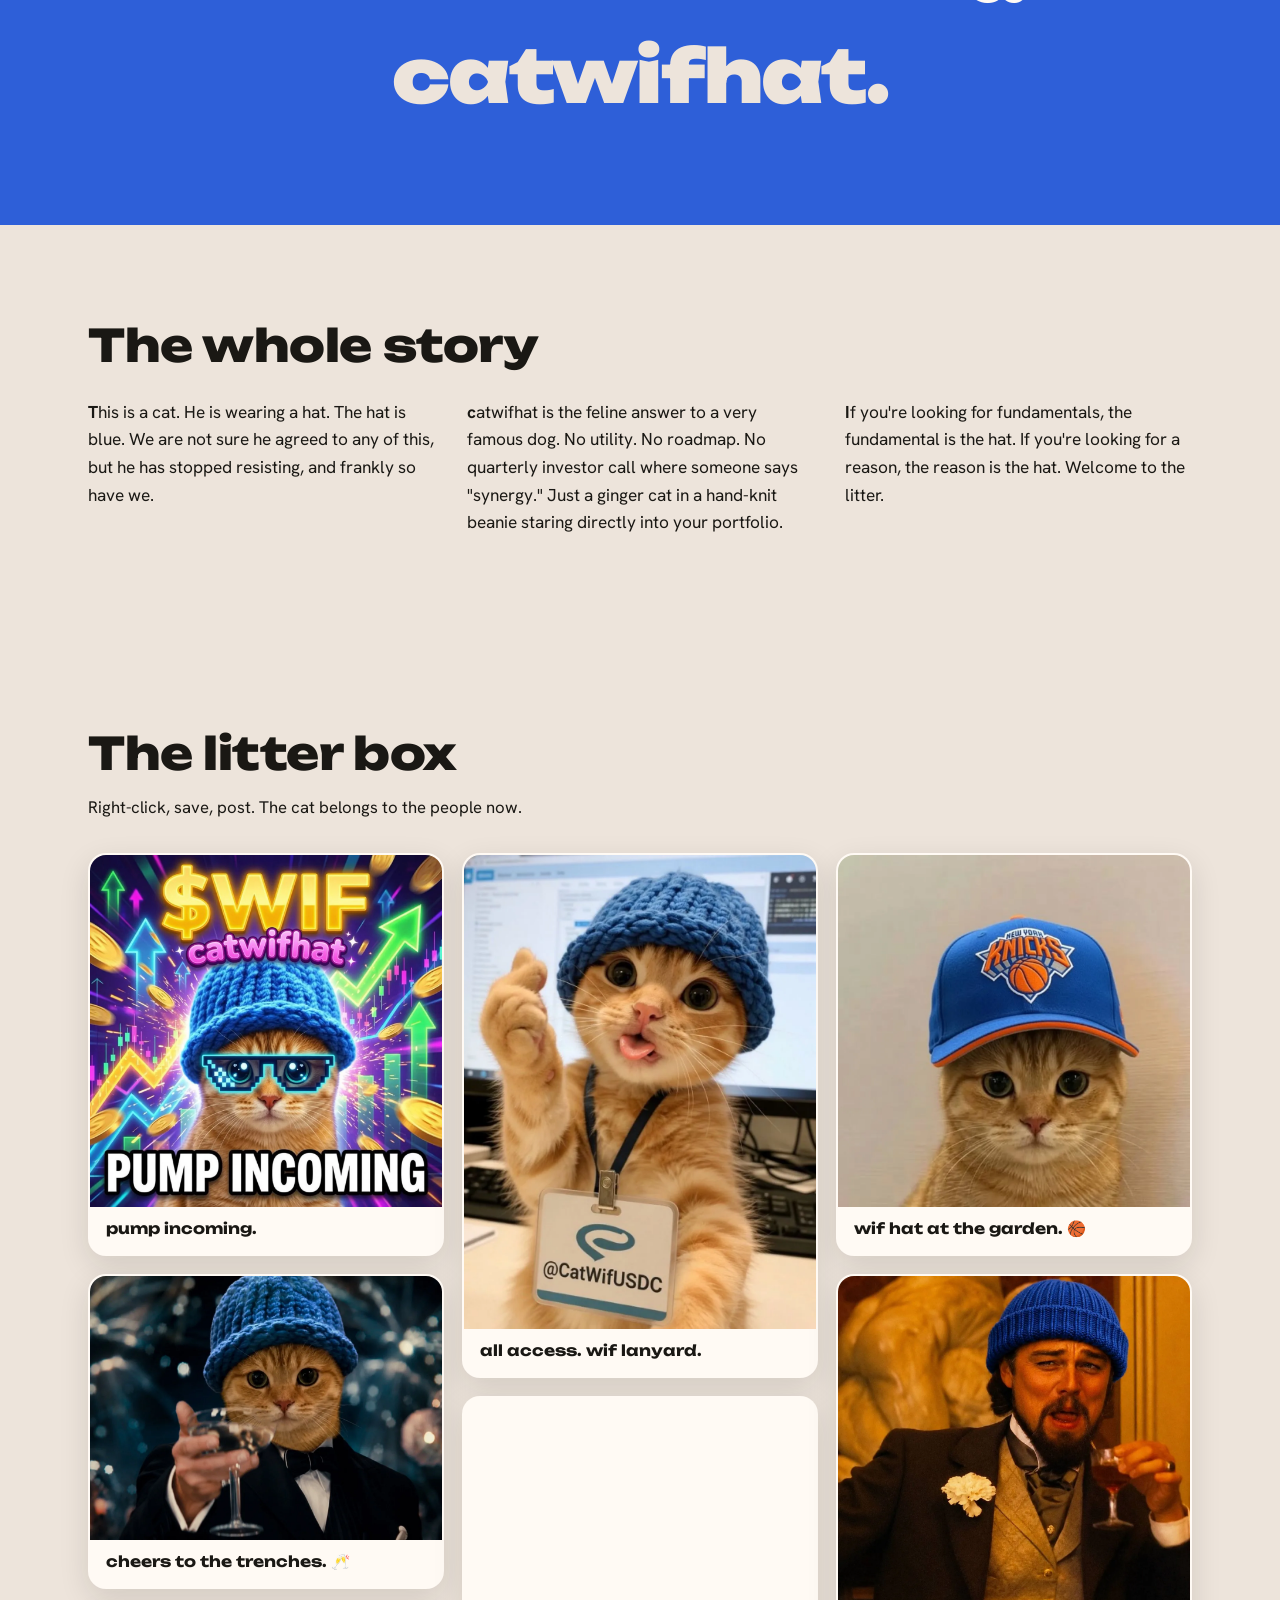
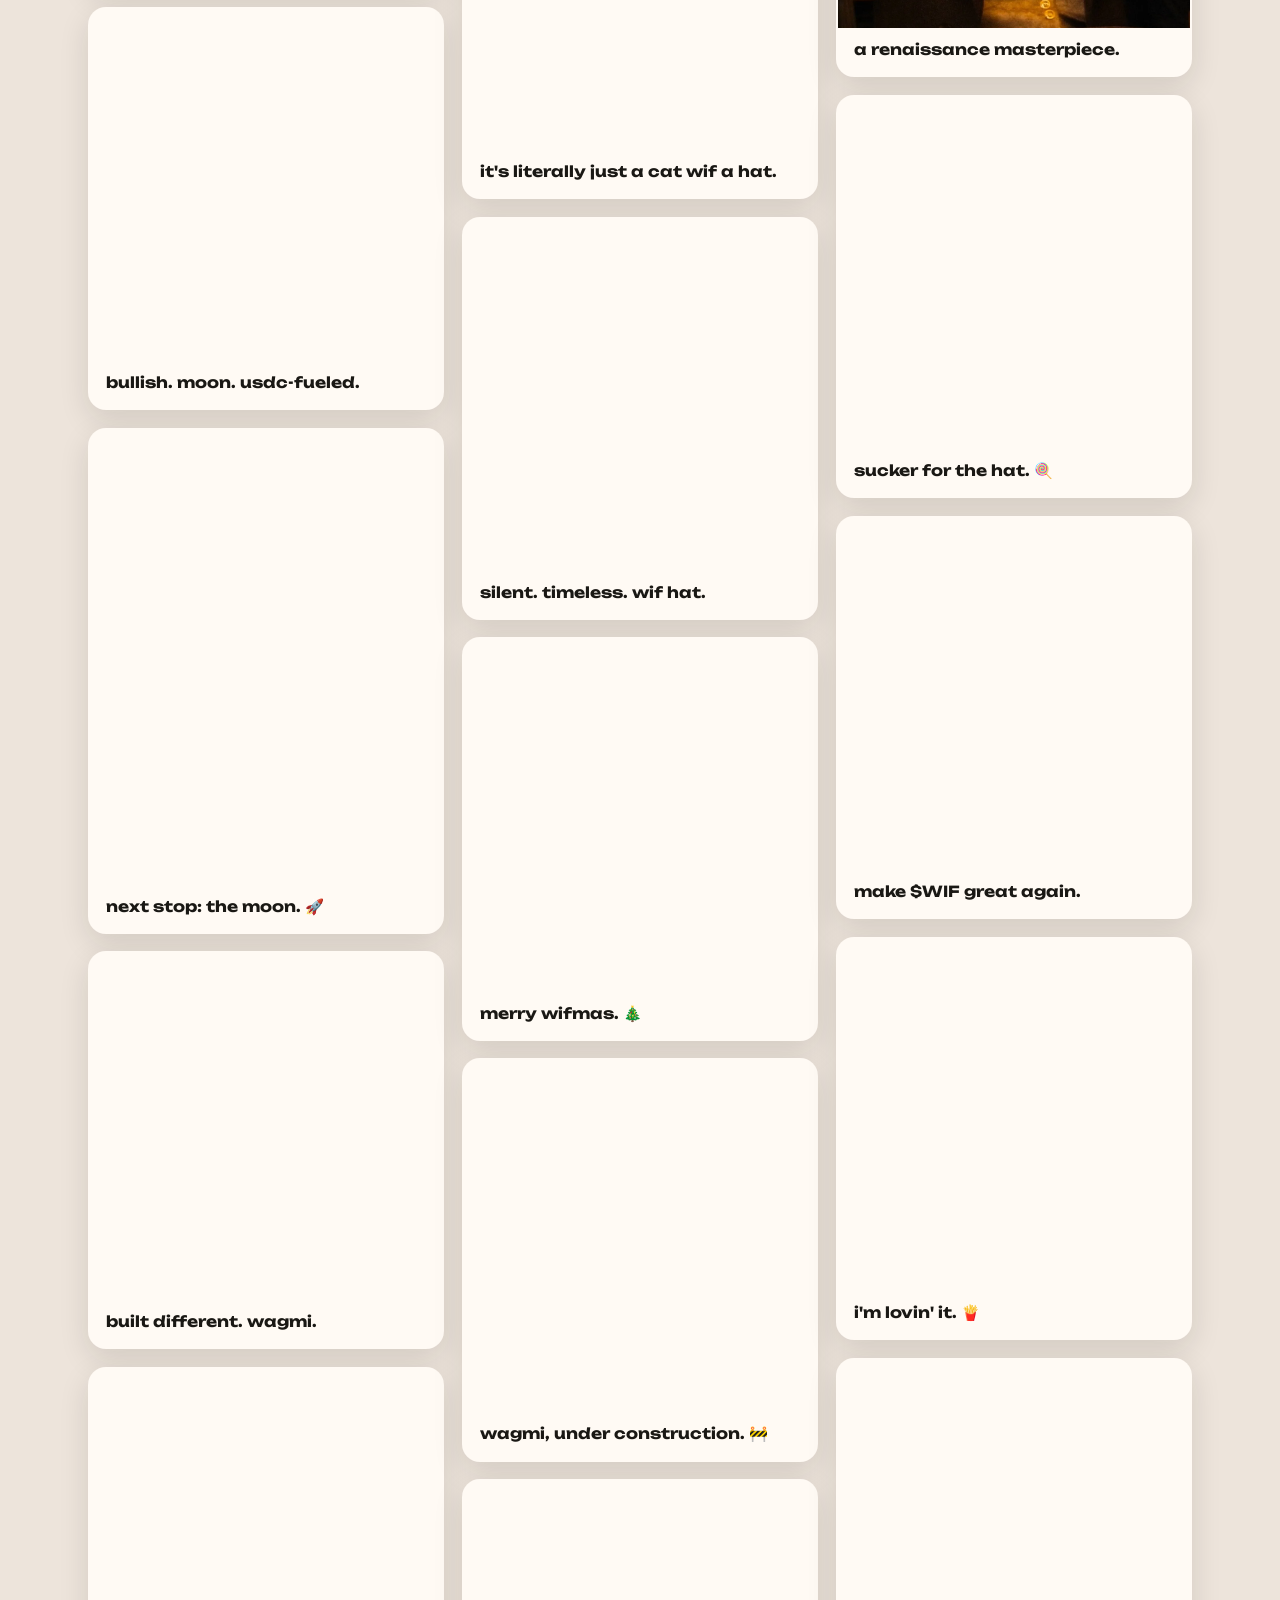
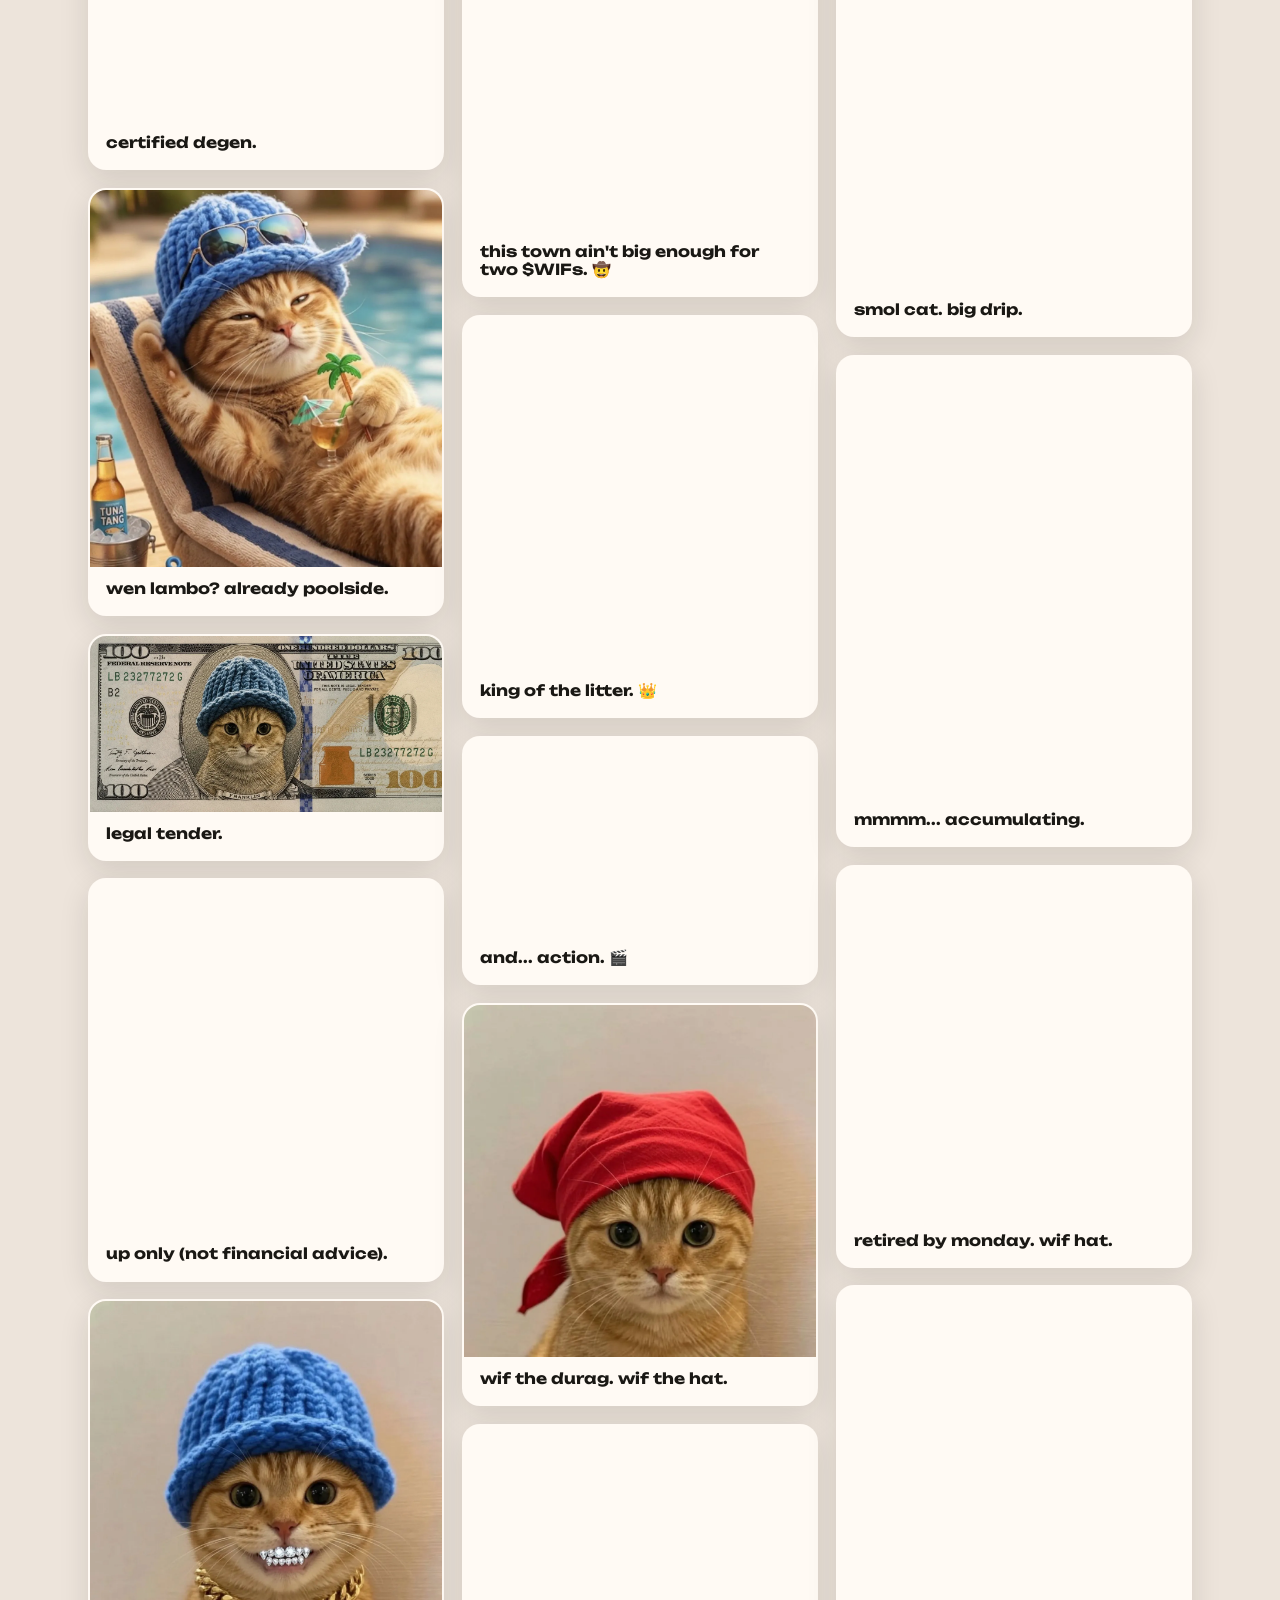
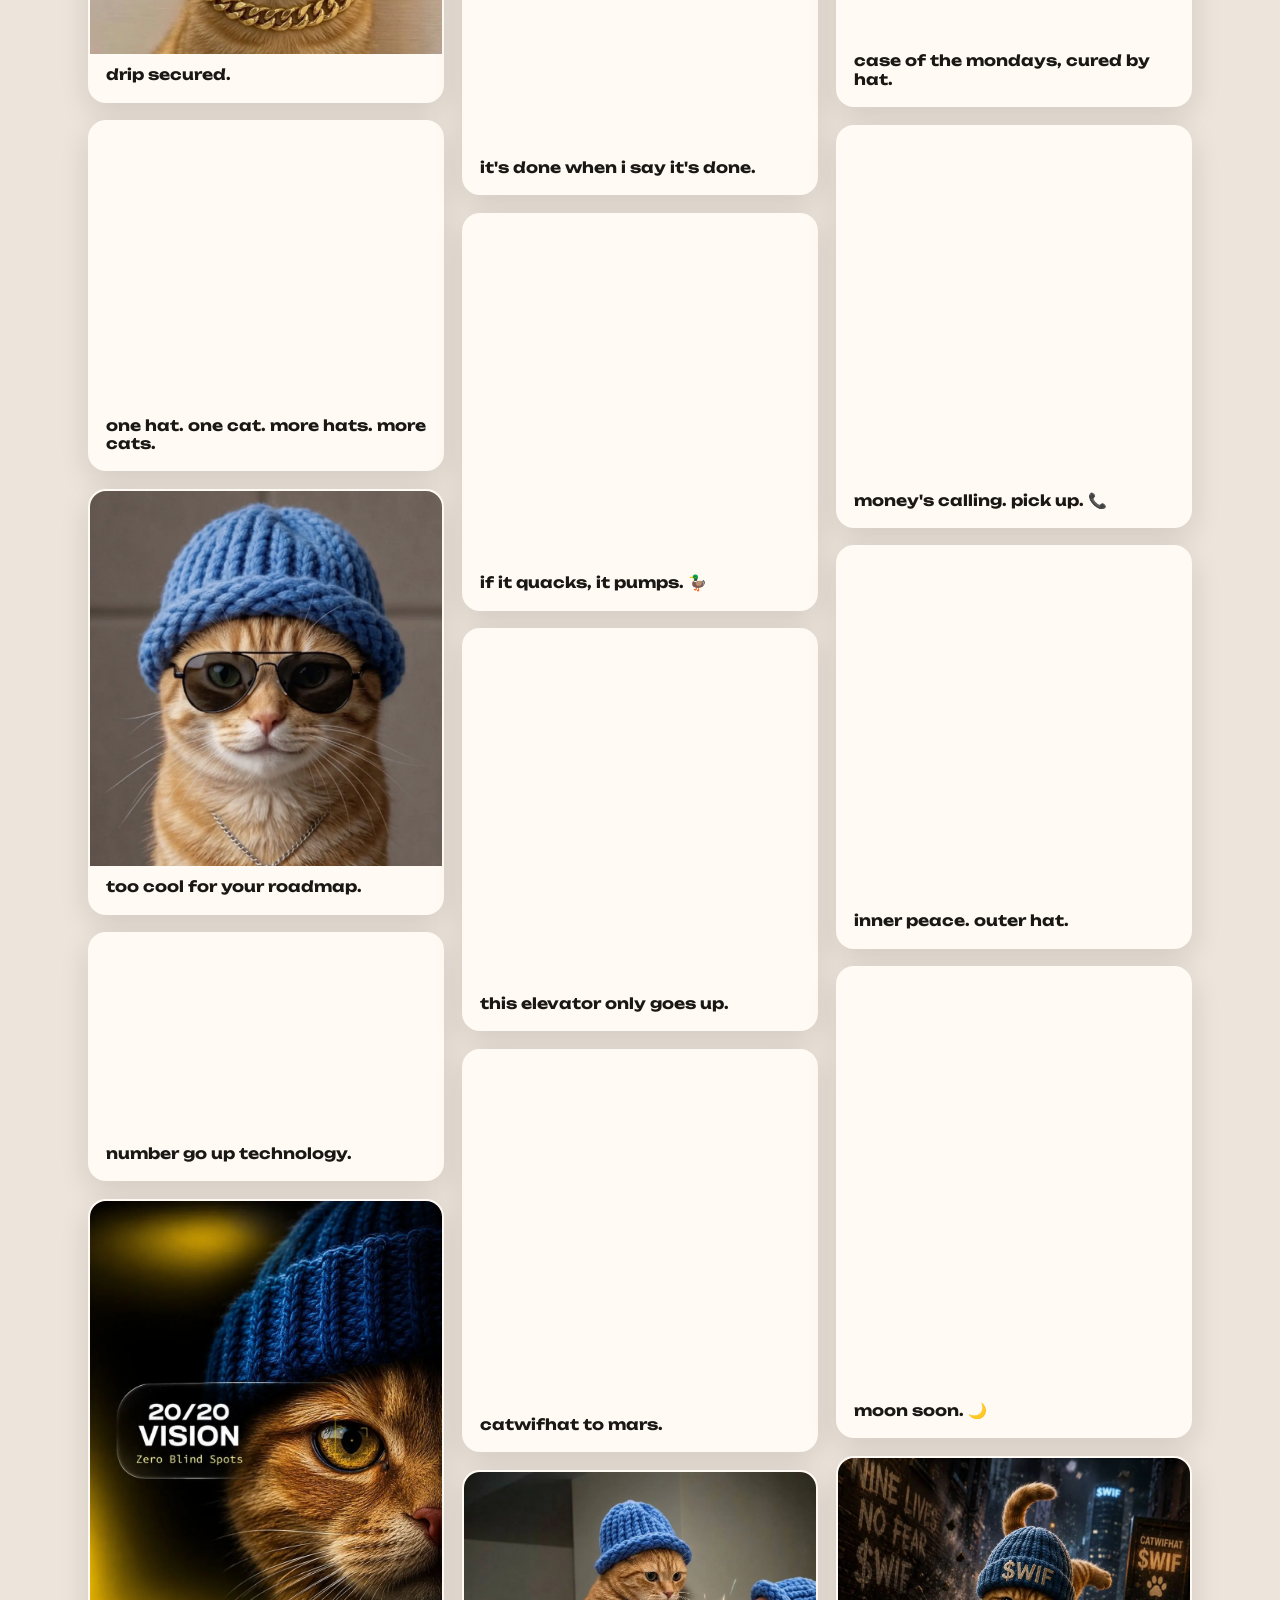
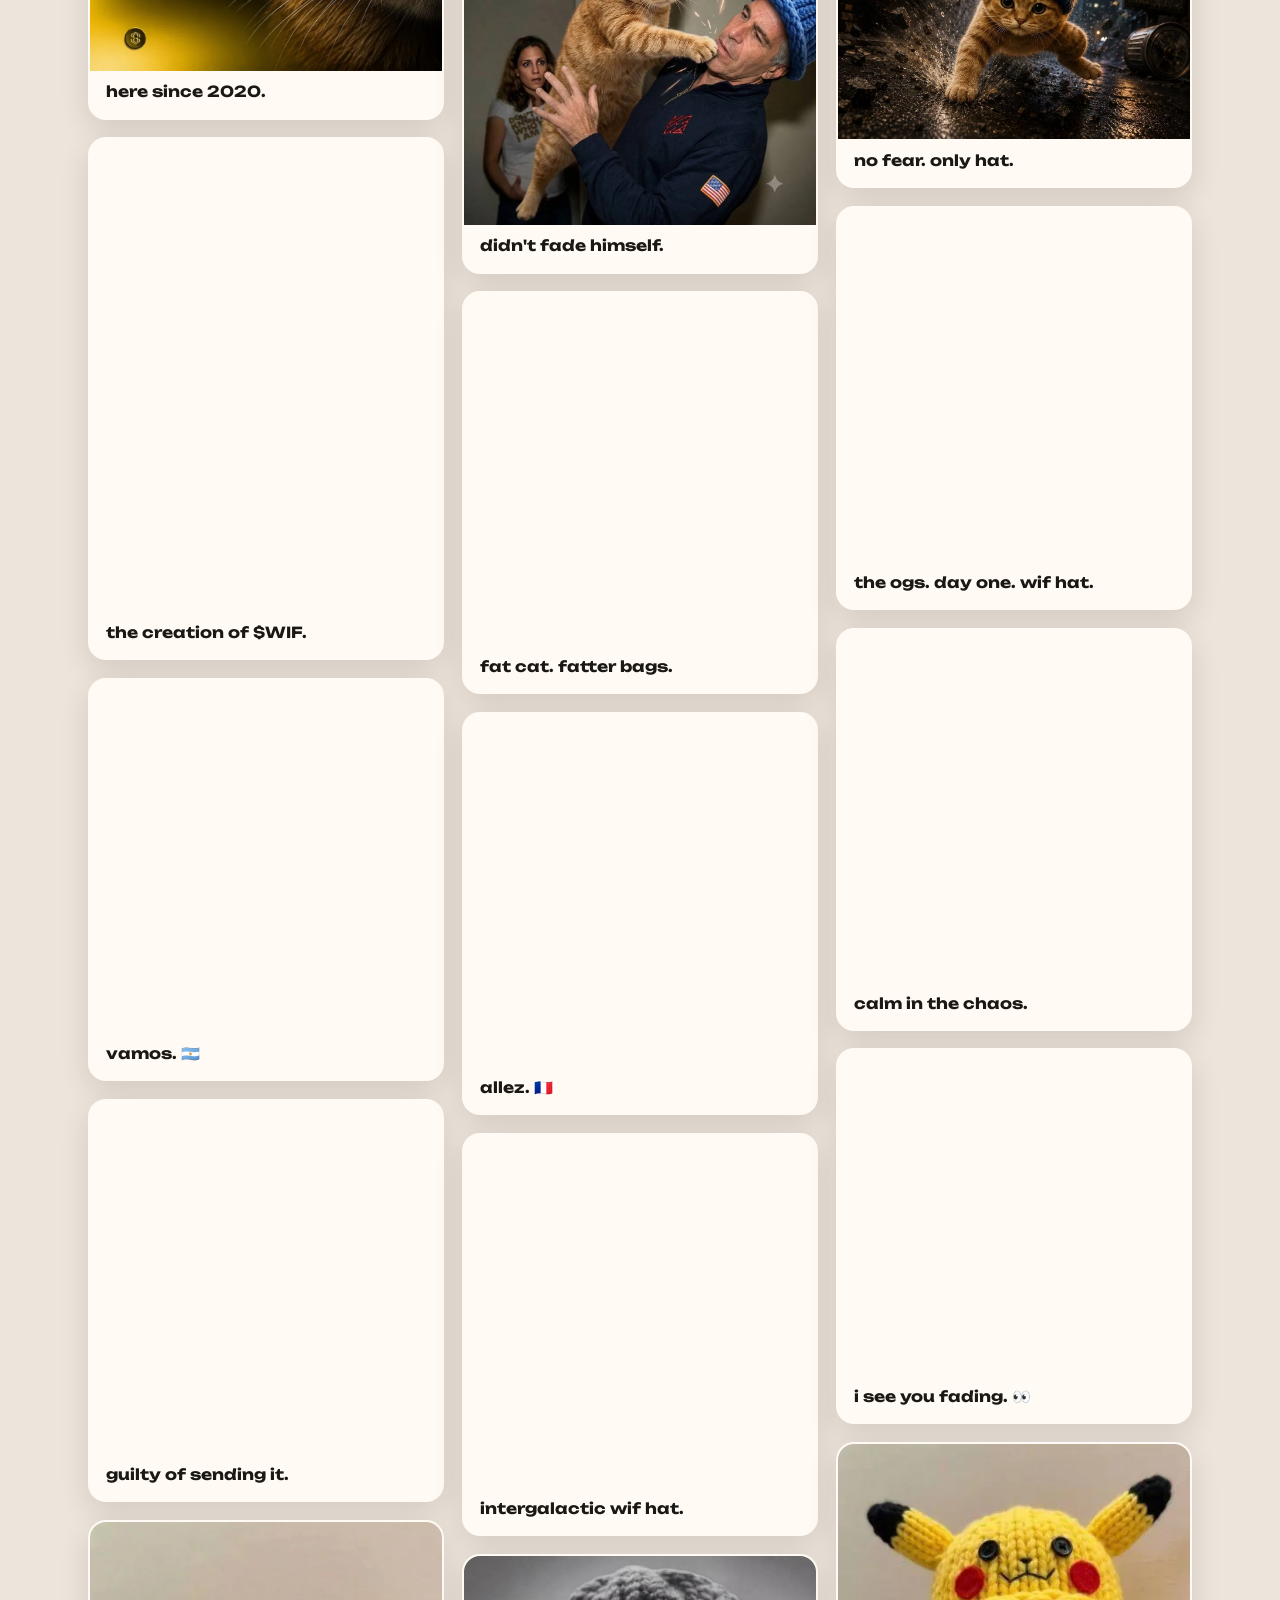
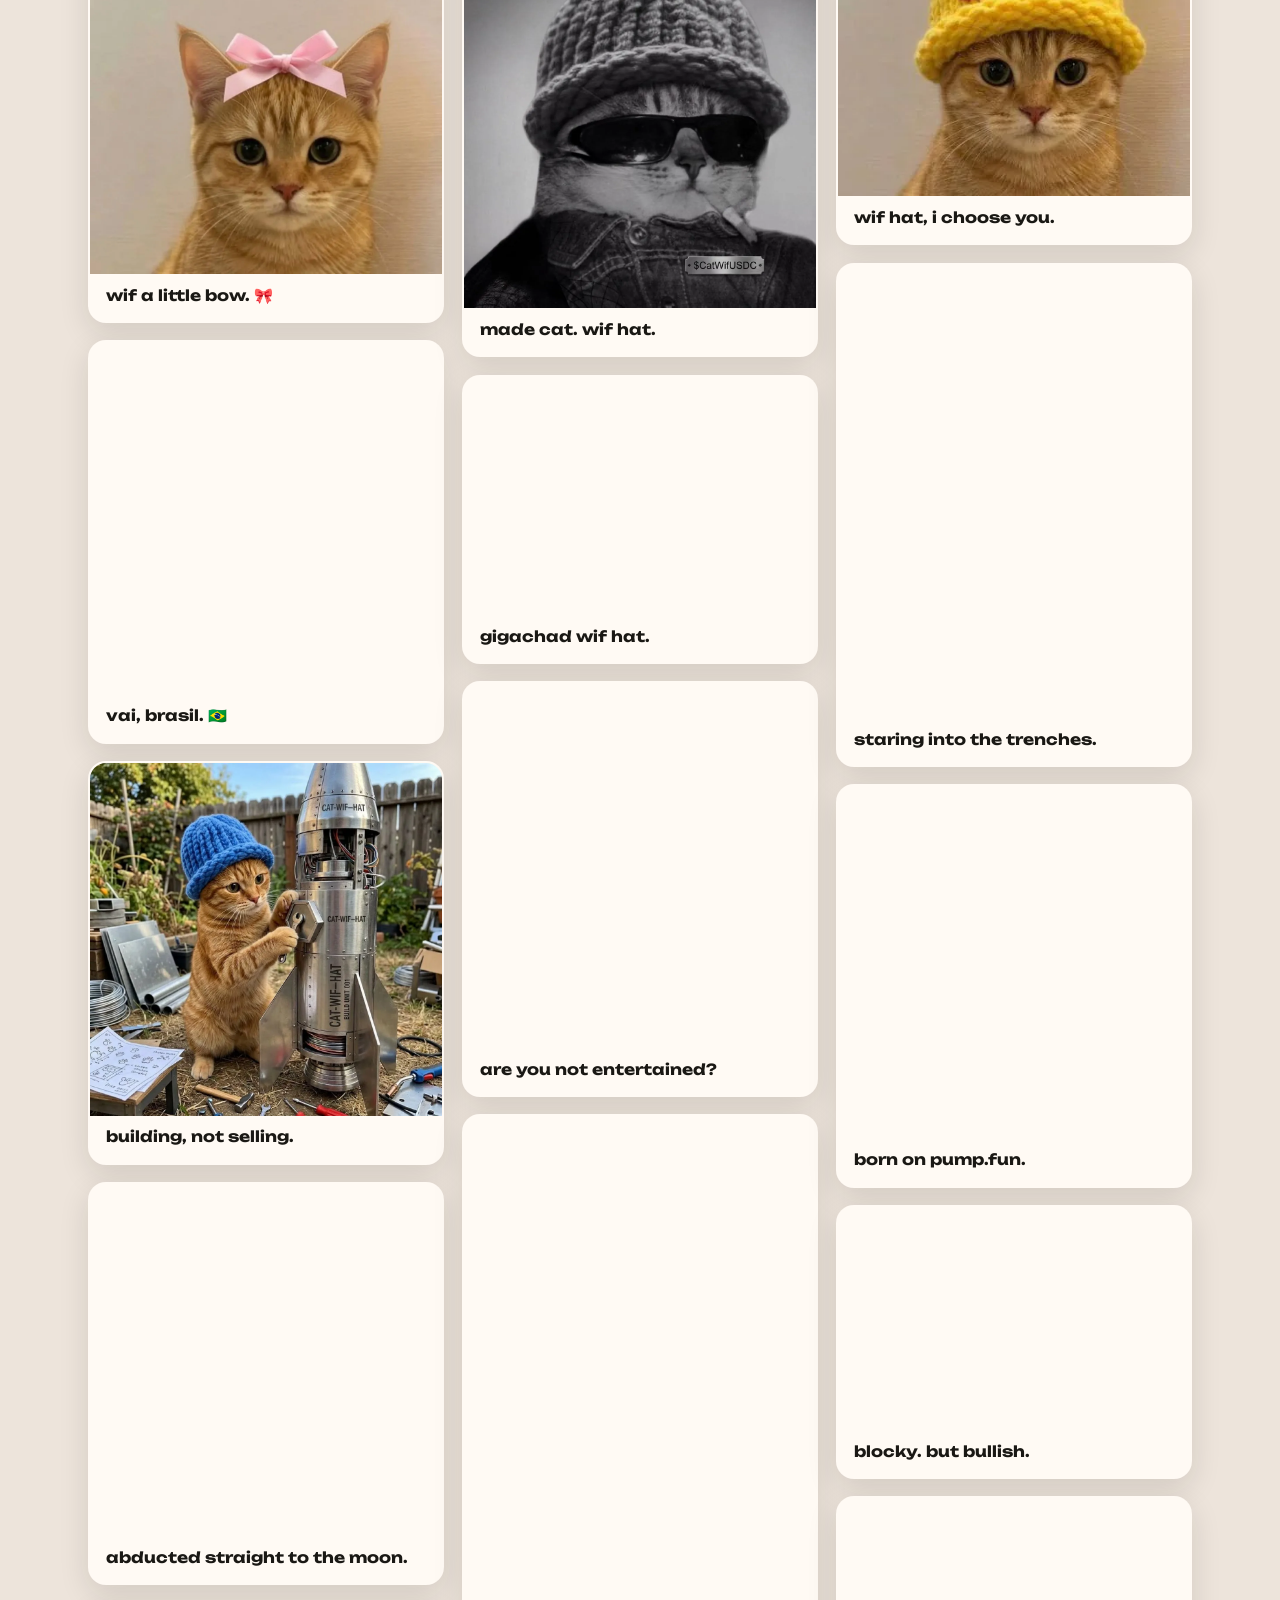
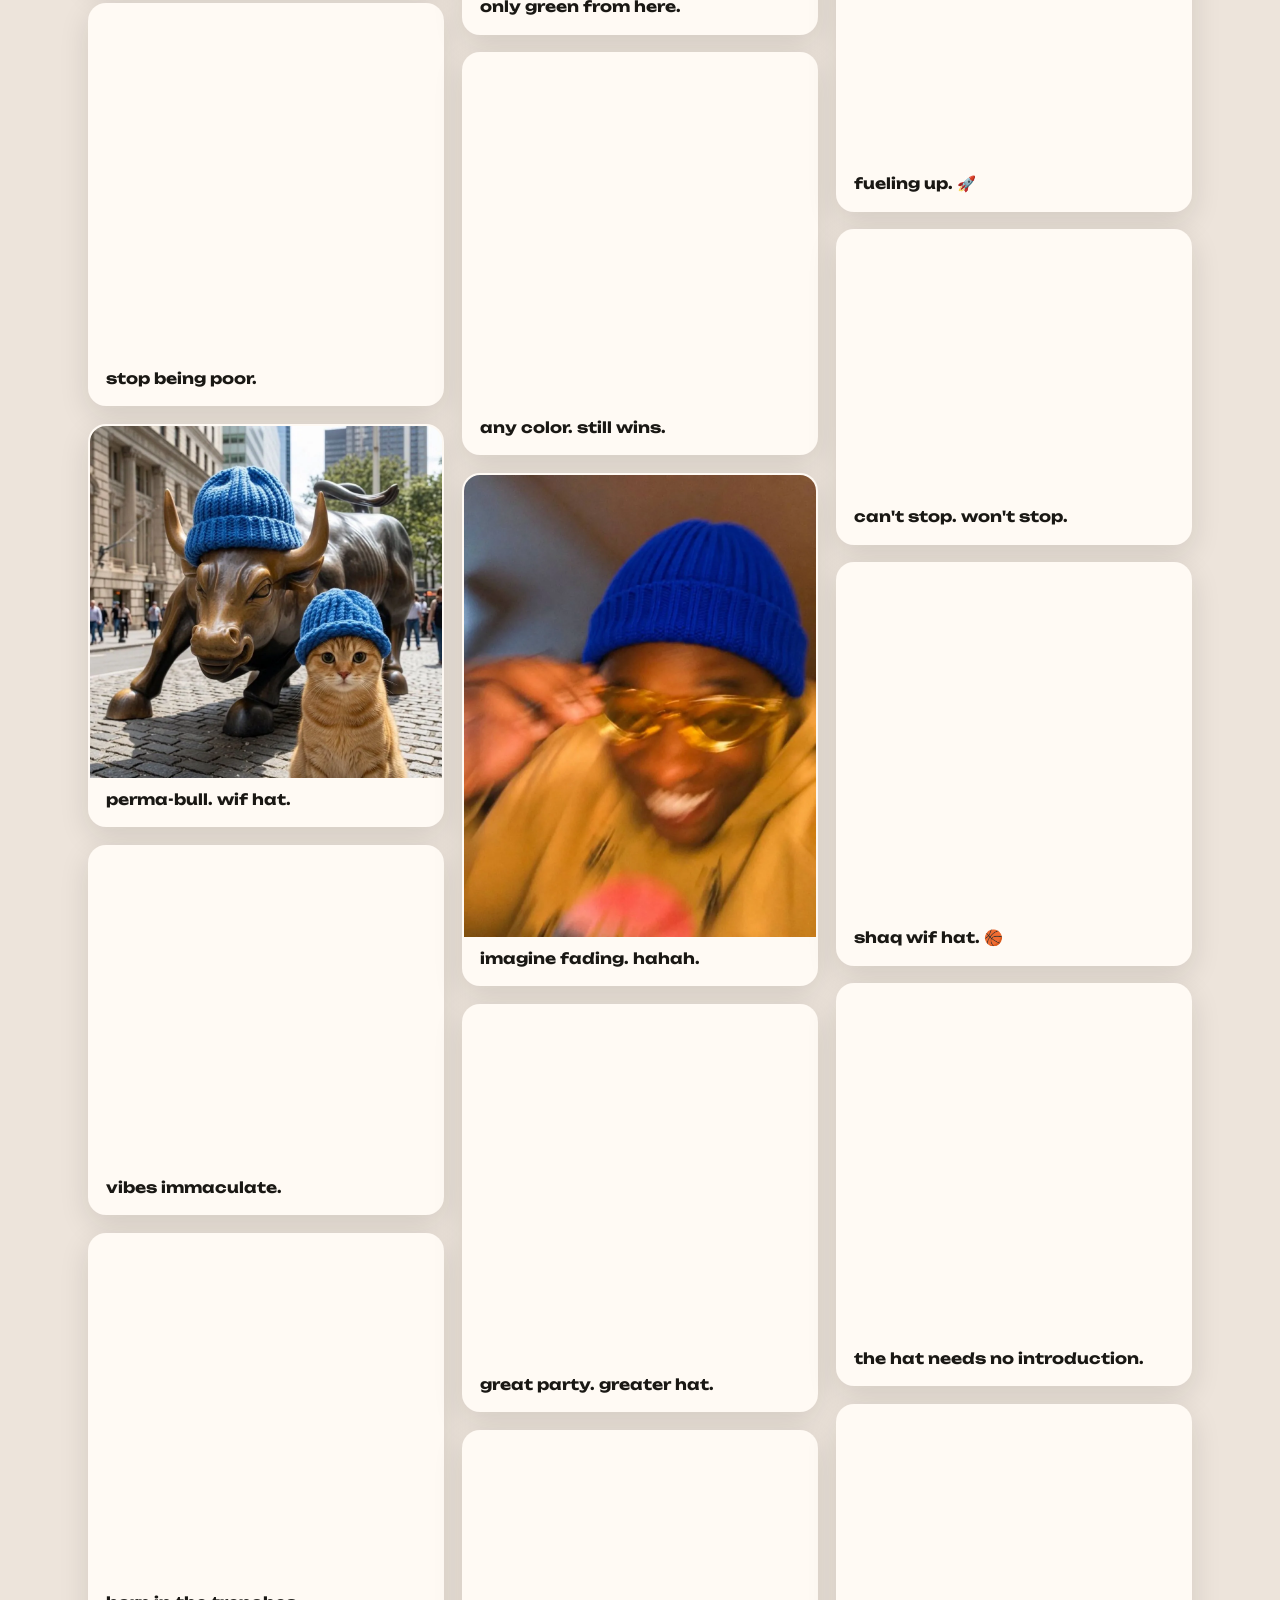
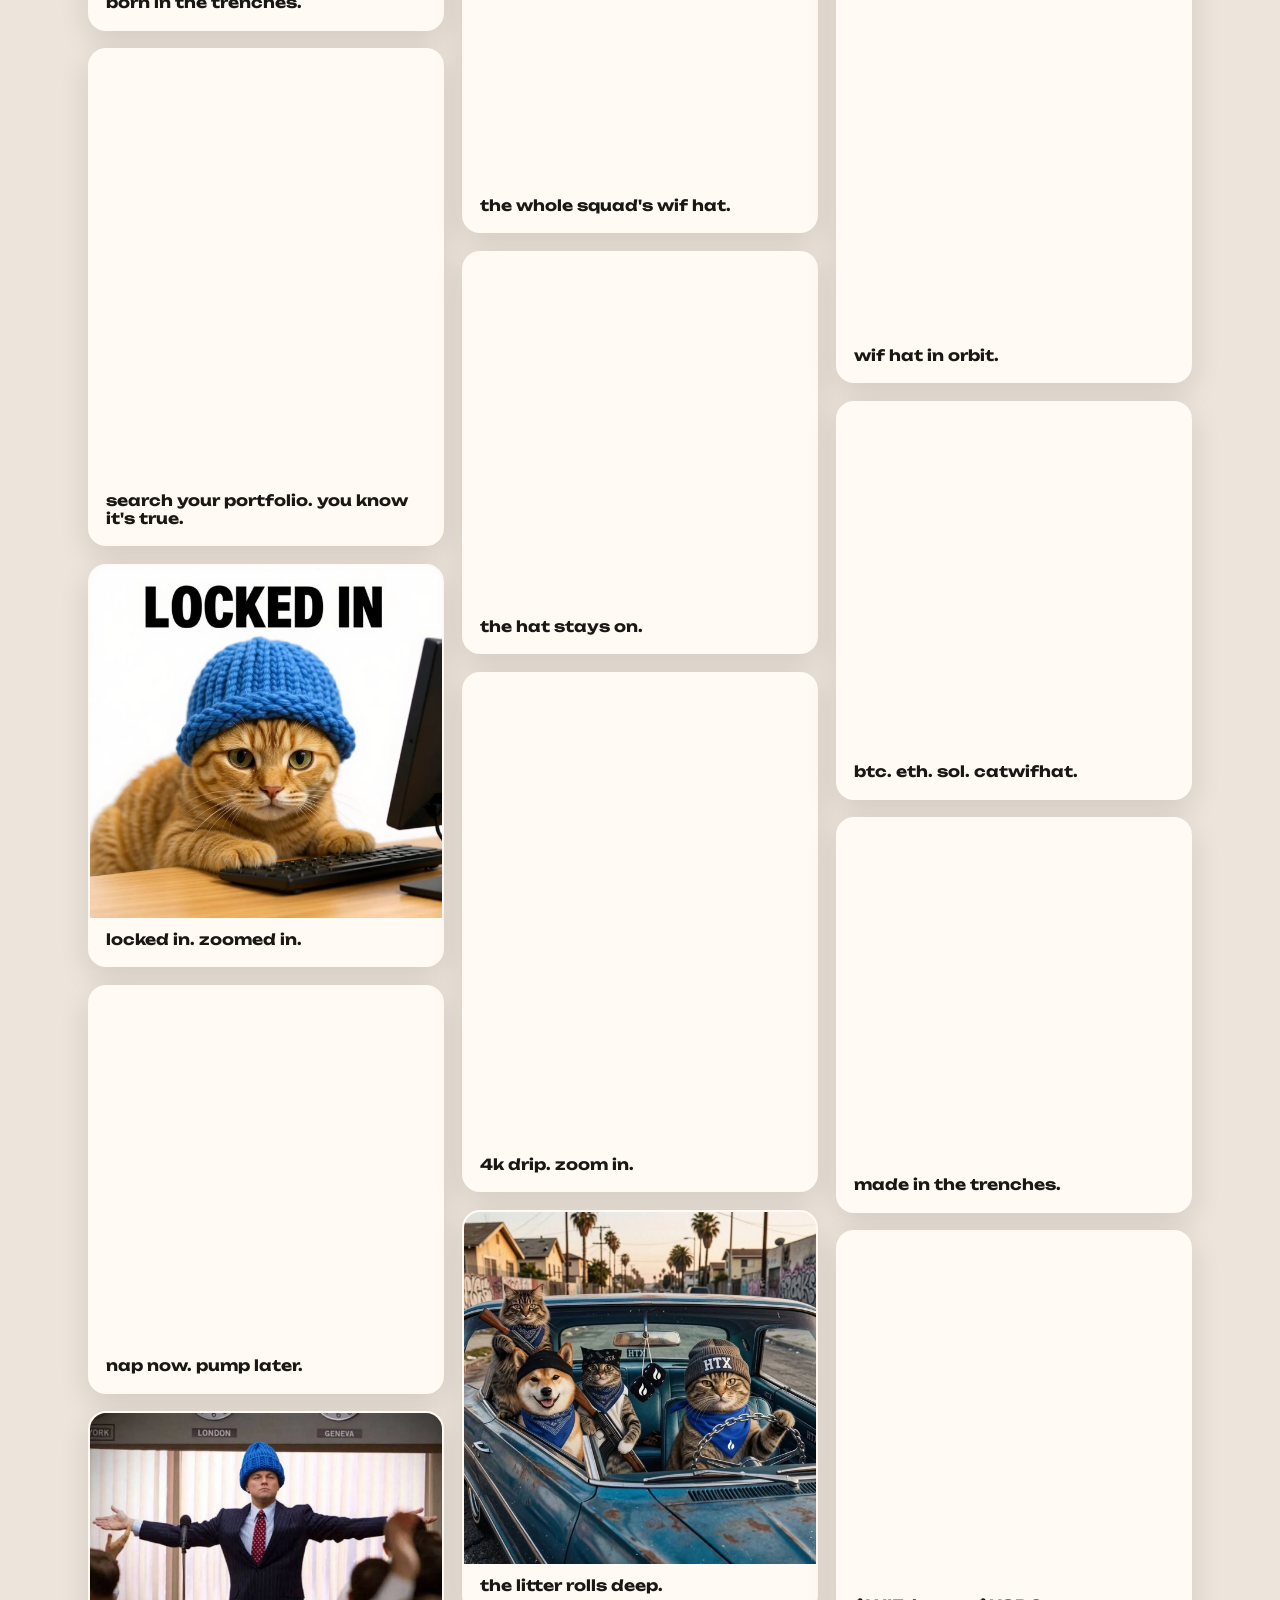
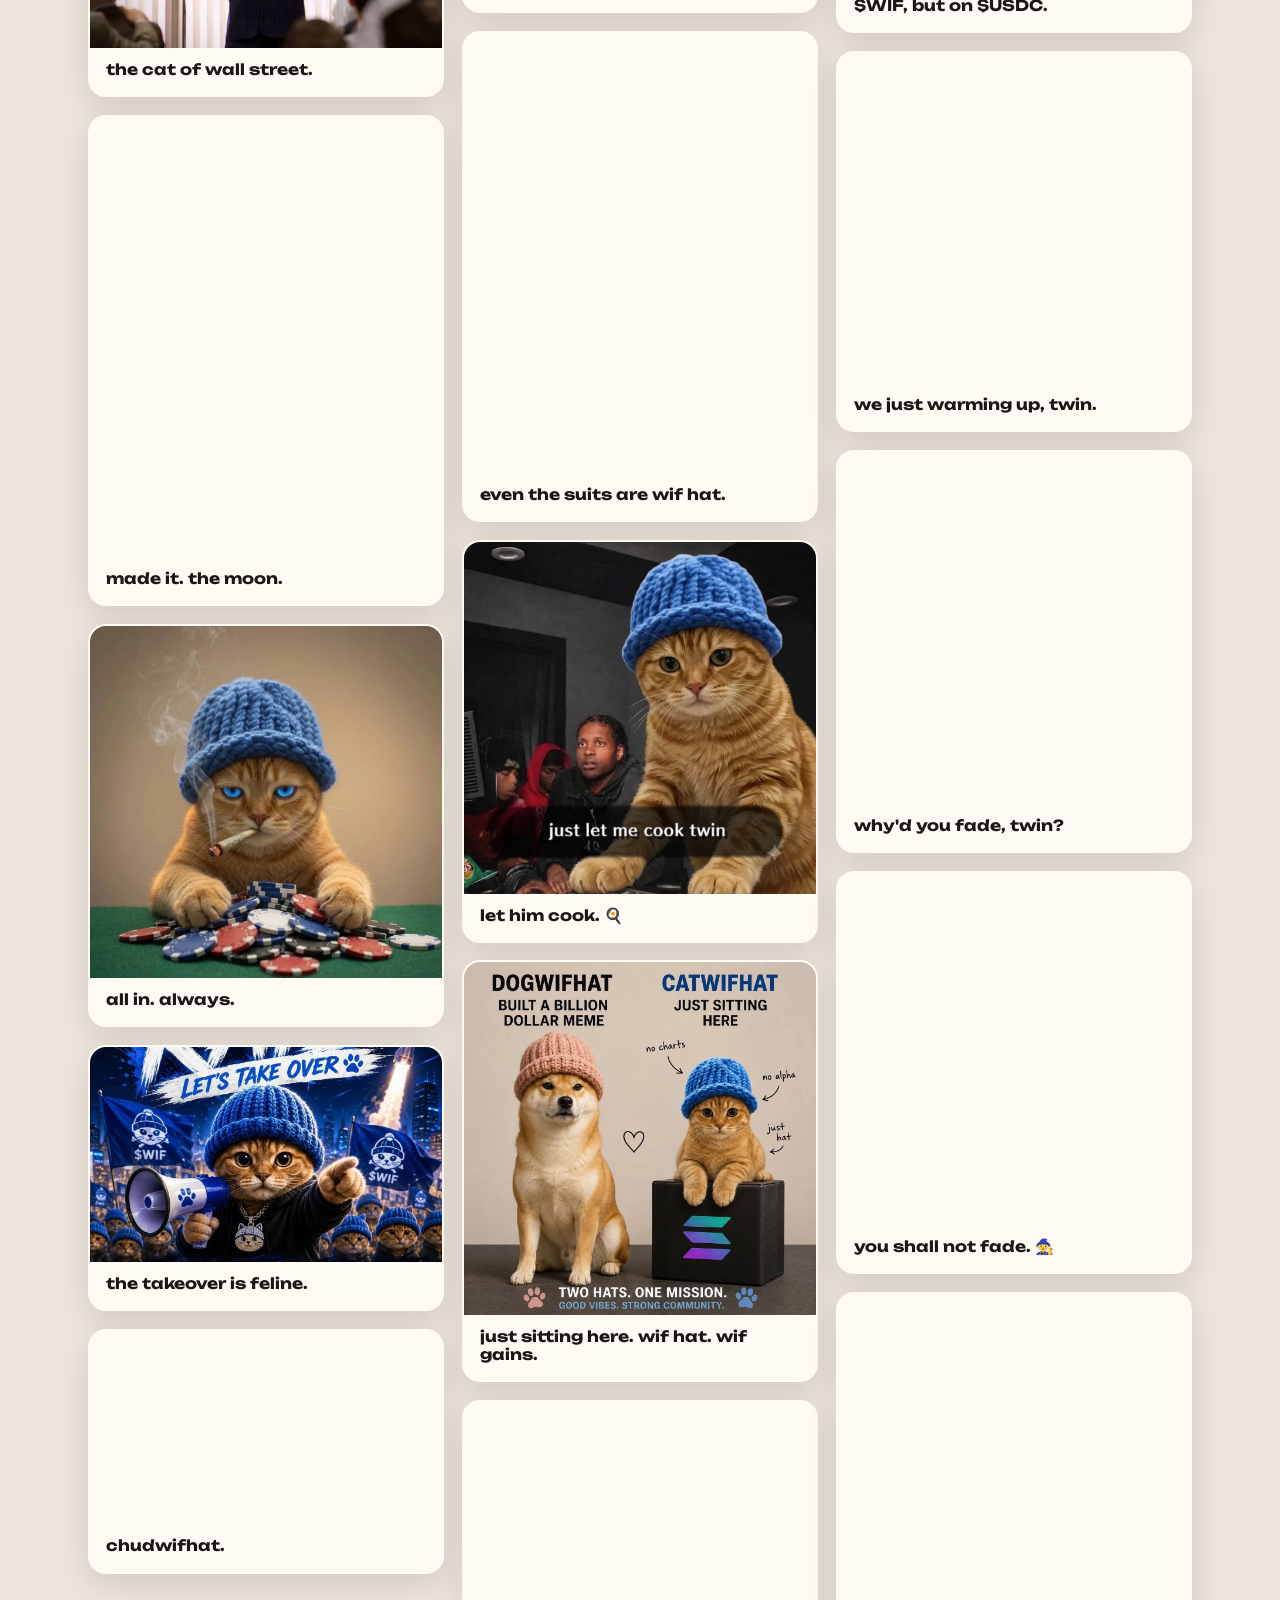
==== commit d1f06414: "PFP maker: drag-to-rotate handle on accessories Adds a rotate handle (circle on a stalk above the se" ====
--- a/index.html
+++ b/index.html
@@ -692,7 +692,7 @@
             <label class="pfp__ctrl">Rotate
               <input type="range" id="pfp-acc-rotate" min="-180" max="180" value="0" />
             </label>
-            <p class="pfp__hint">Drag to move · drag a corner handle to resize · pinch, scroll or the slider also resize · two-finger twist or the slider to rotate · tap empty space to deselect.</p>
+            <p class="pfp__hint">Drag to move · corner handles resize · the handle on top rotates · sliders, scroll &amp; two-finger gestures also work · tap empty space to deselect.</p>
           </div>
 
           <!-- fun row (cat mode): randomize + round-crop preview -->
@@ -937,7 +937,7 @@
   <!-- Copy toast -->
   <div class="toast" id="toast" role="status" aria-live="polite">copied!</div>
 
-  <script src="main.js?v=22"></script>
+  <script src="main.js?v=23"></script>
   <script defer src="/_vercel/insights/script.js"></script>
   <script src="analytics.js?v=1"></script>
 </body>
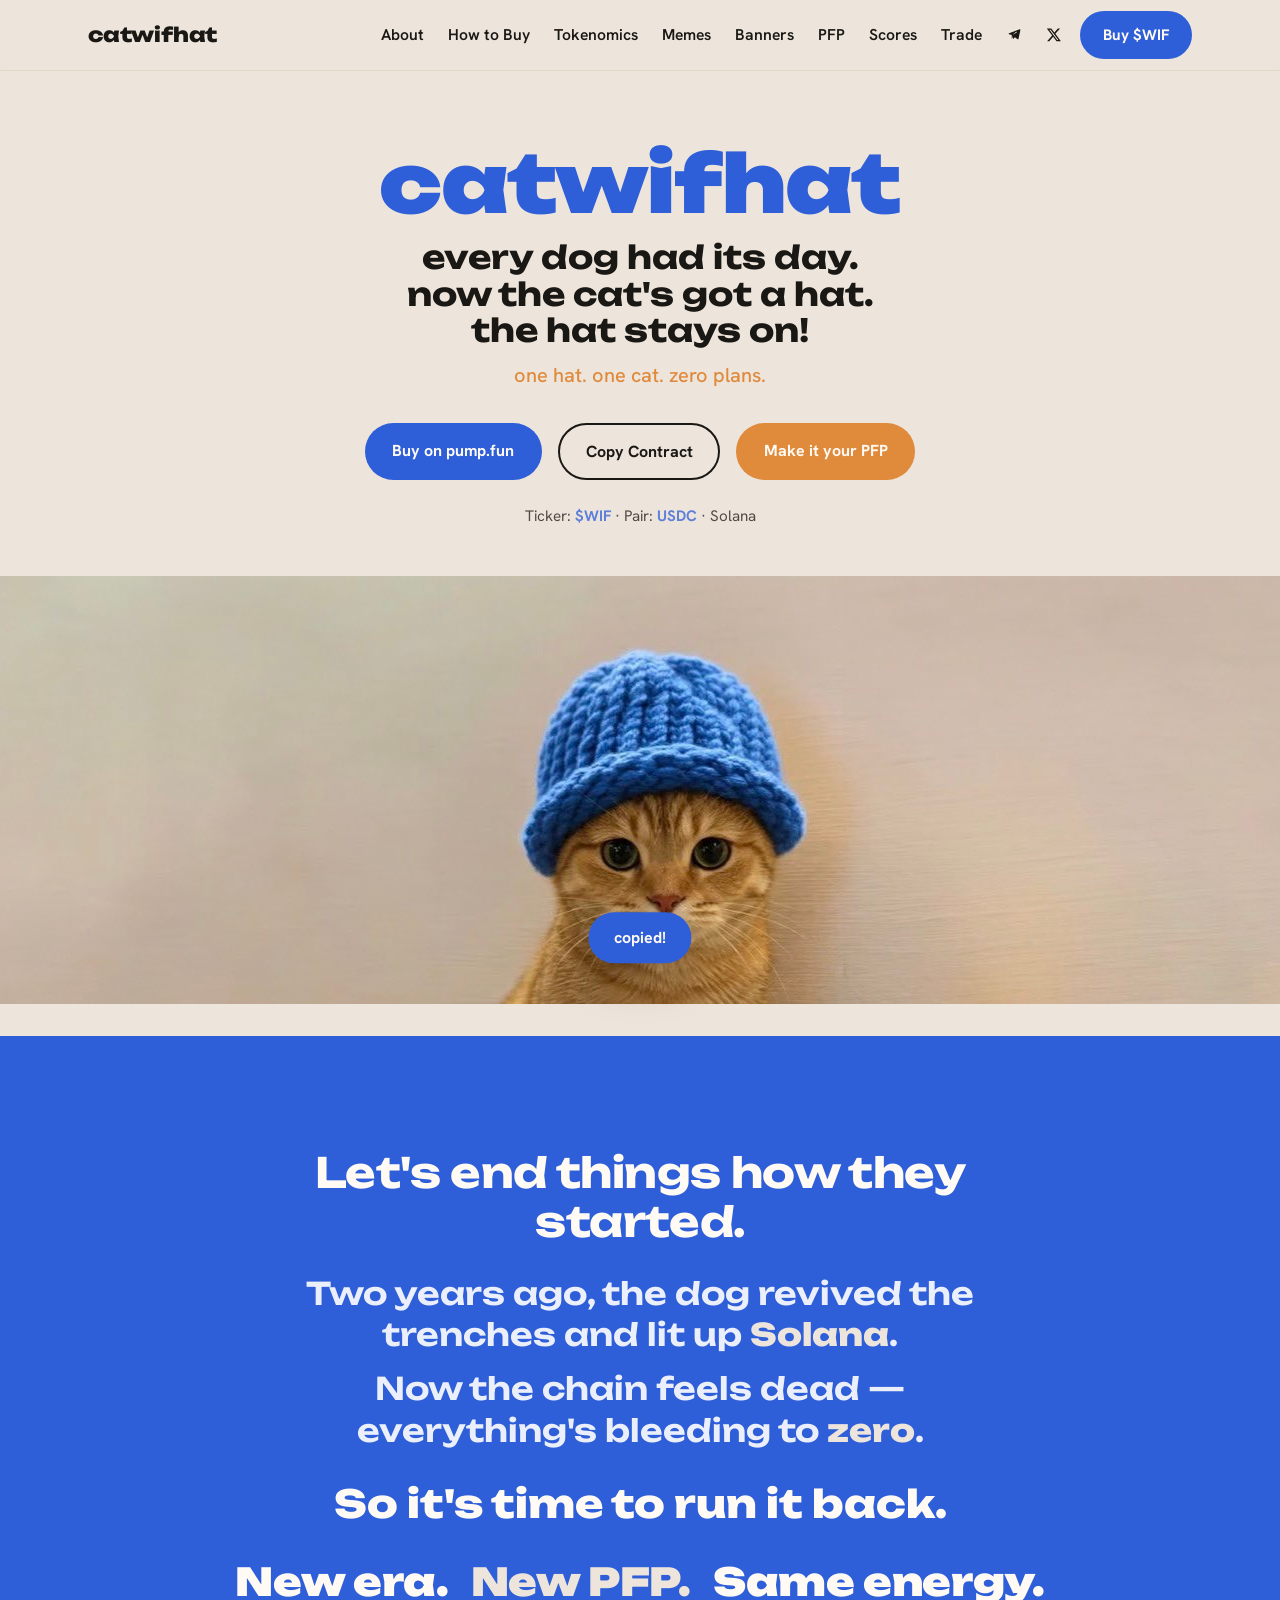
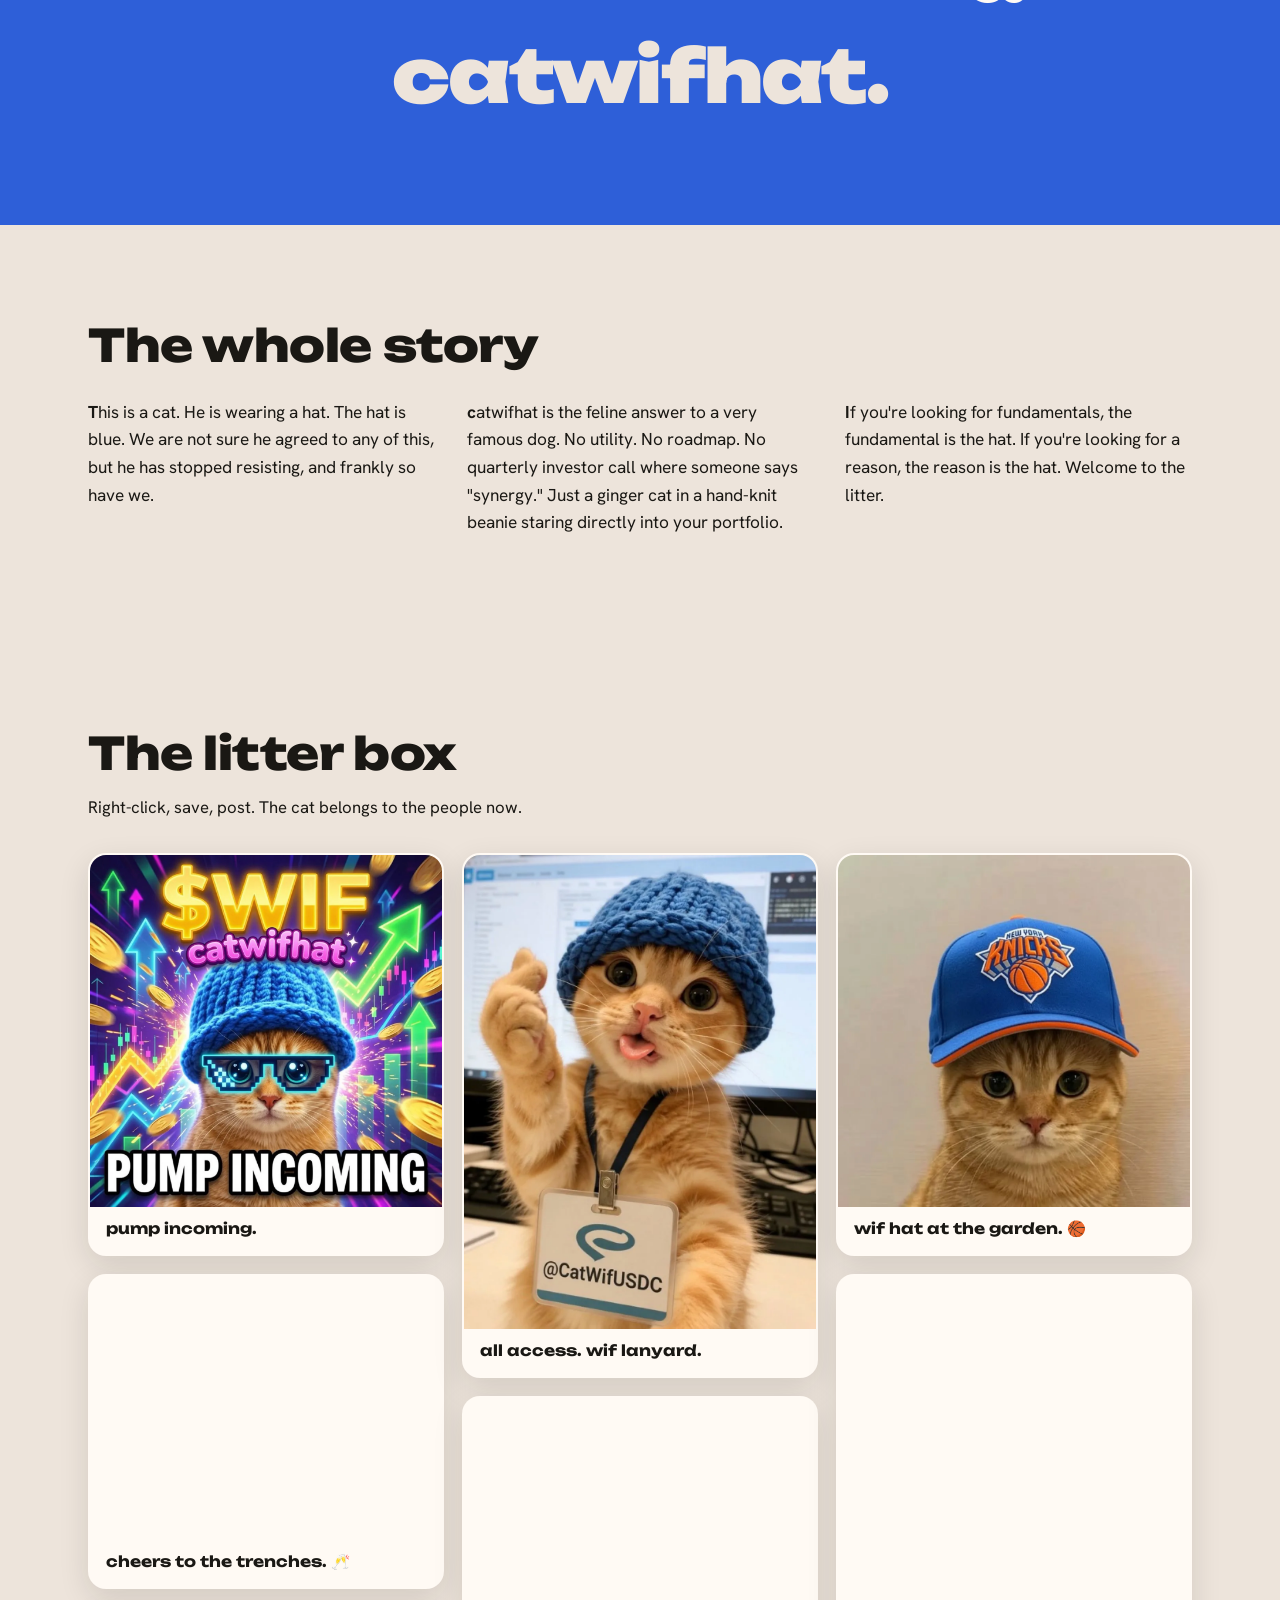
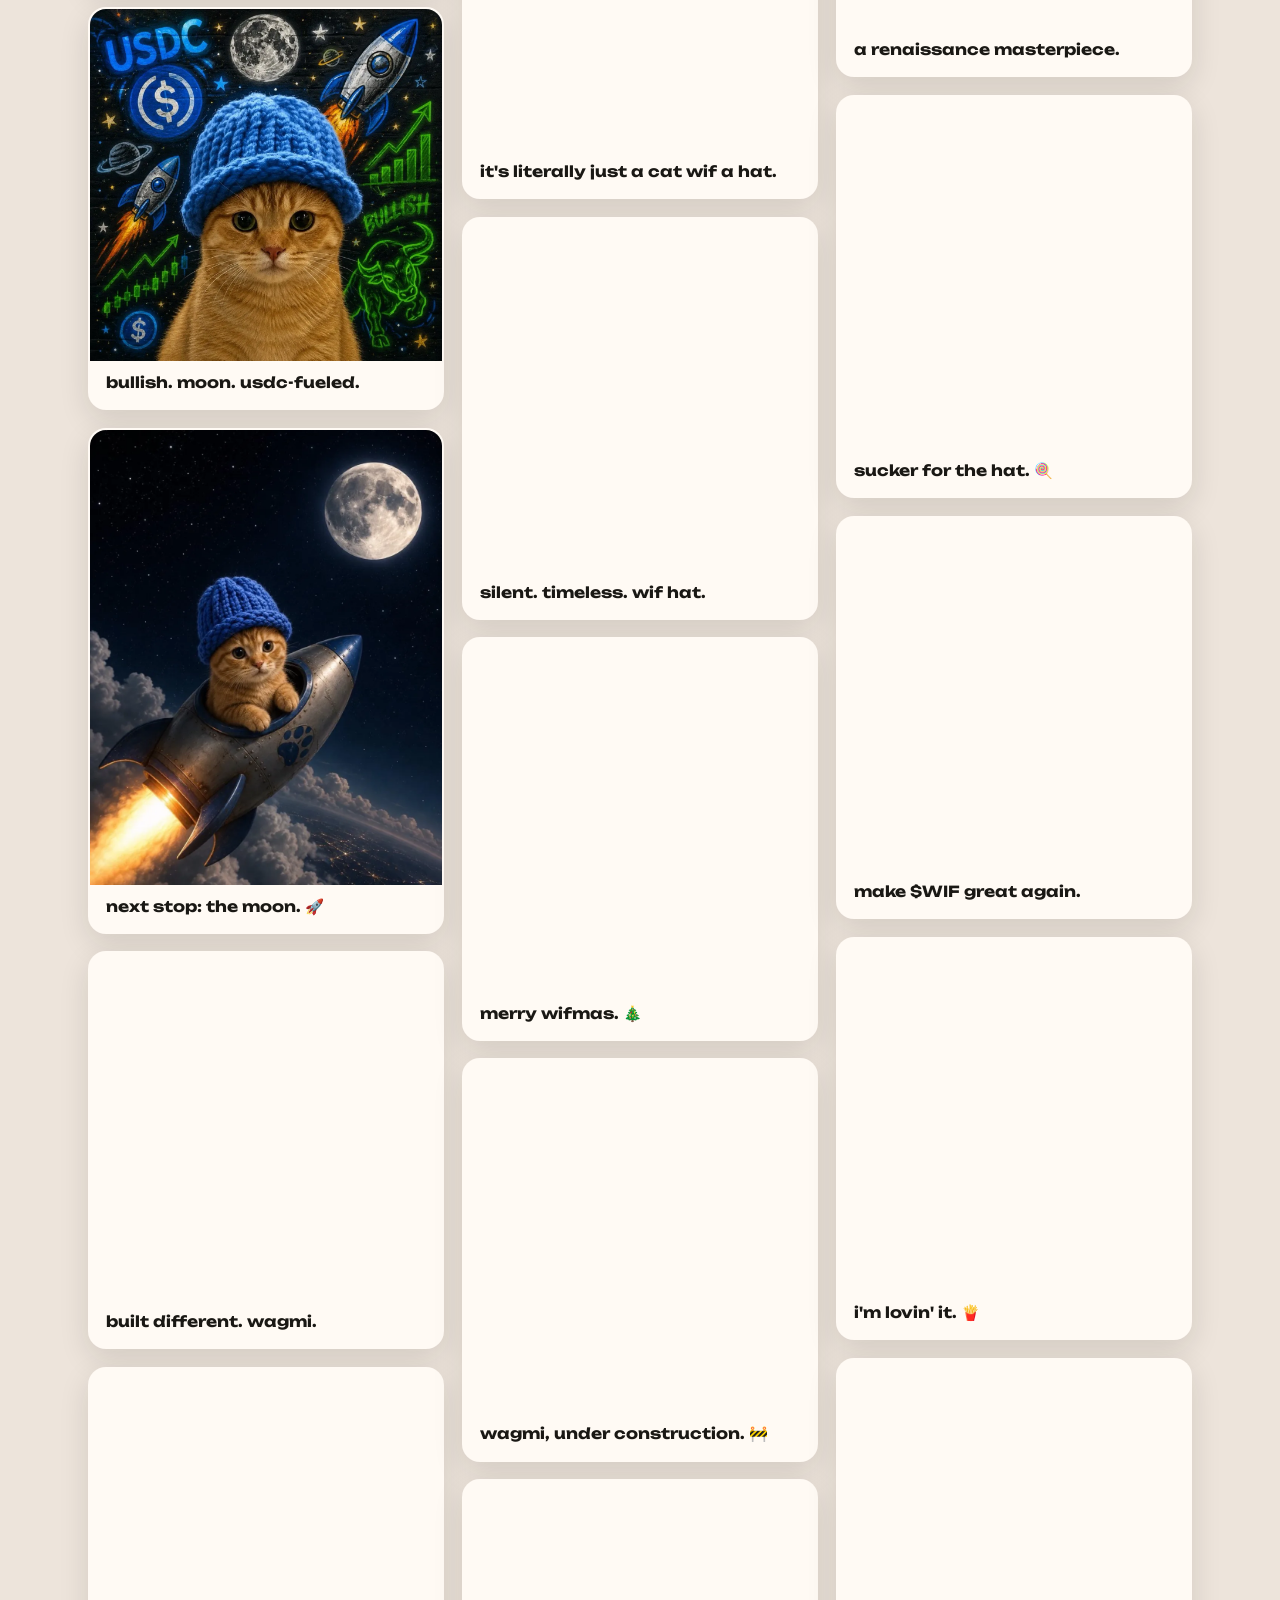
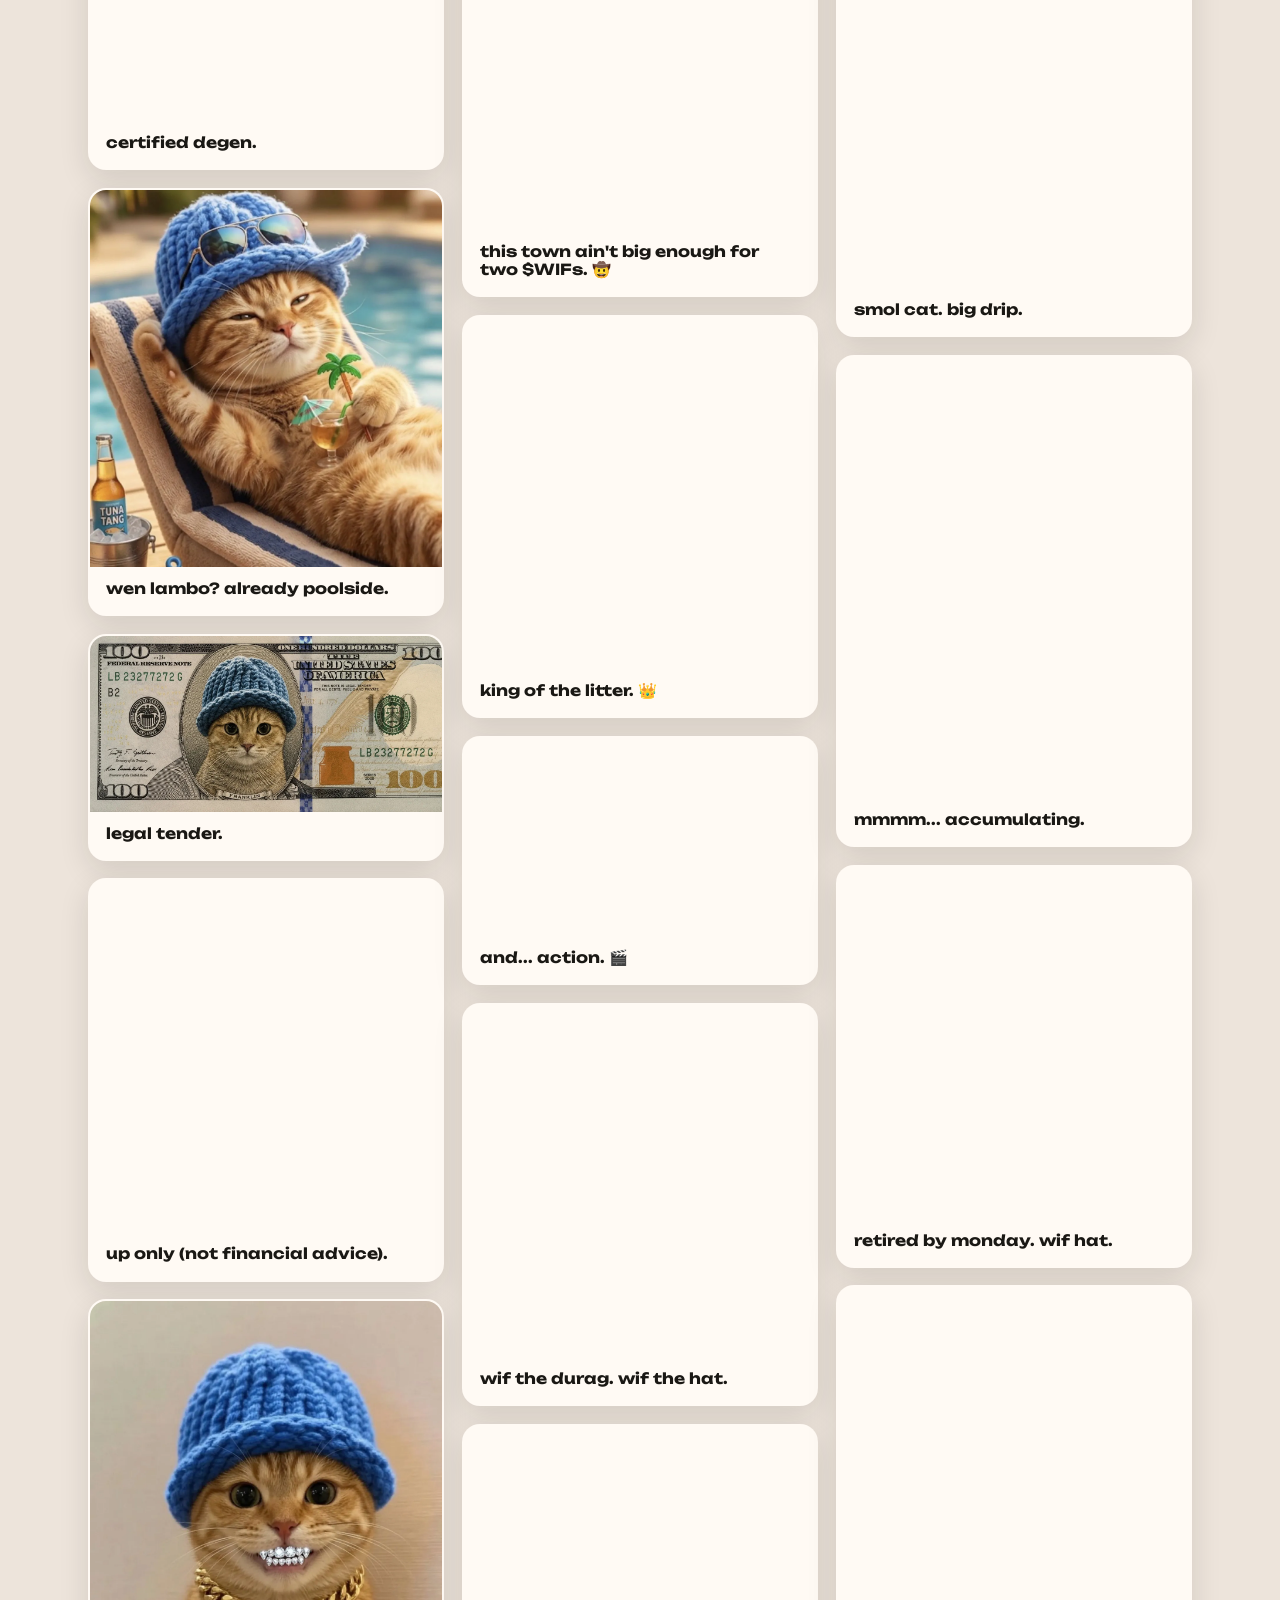
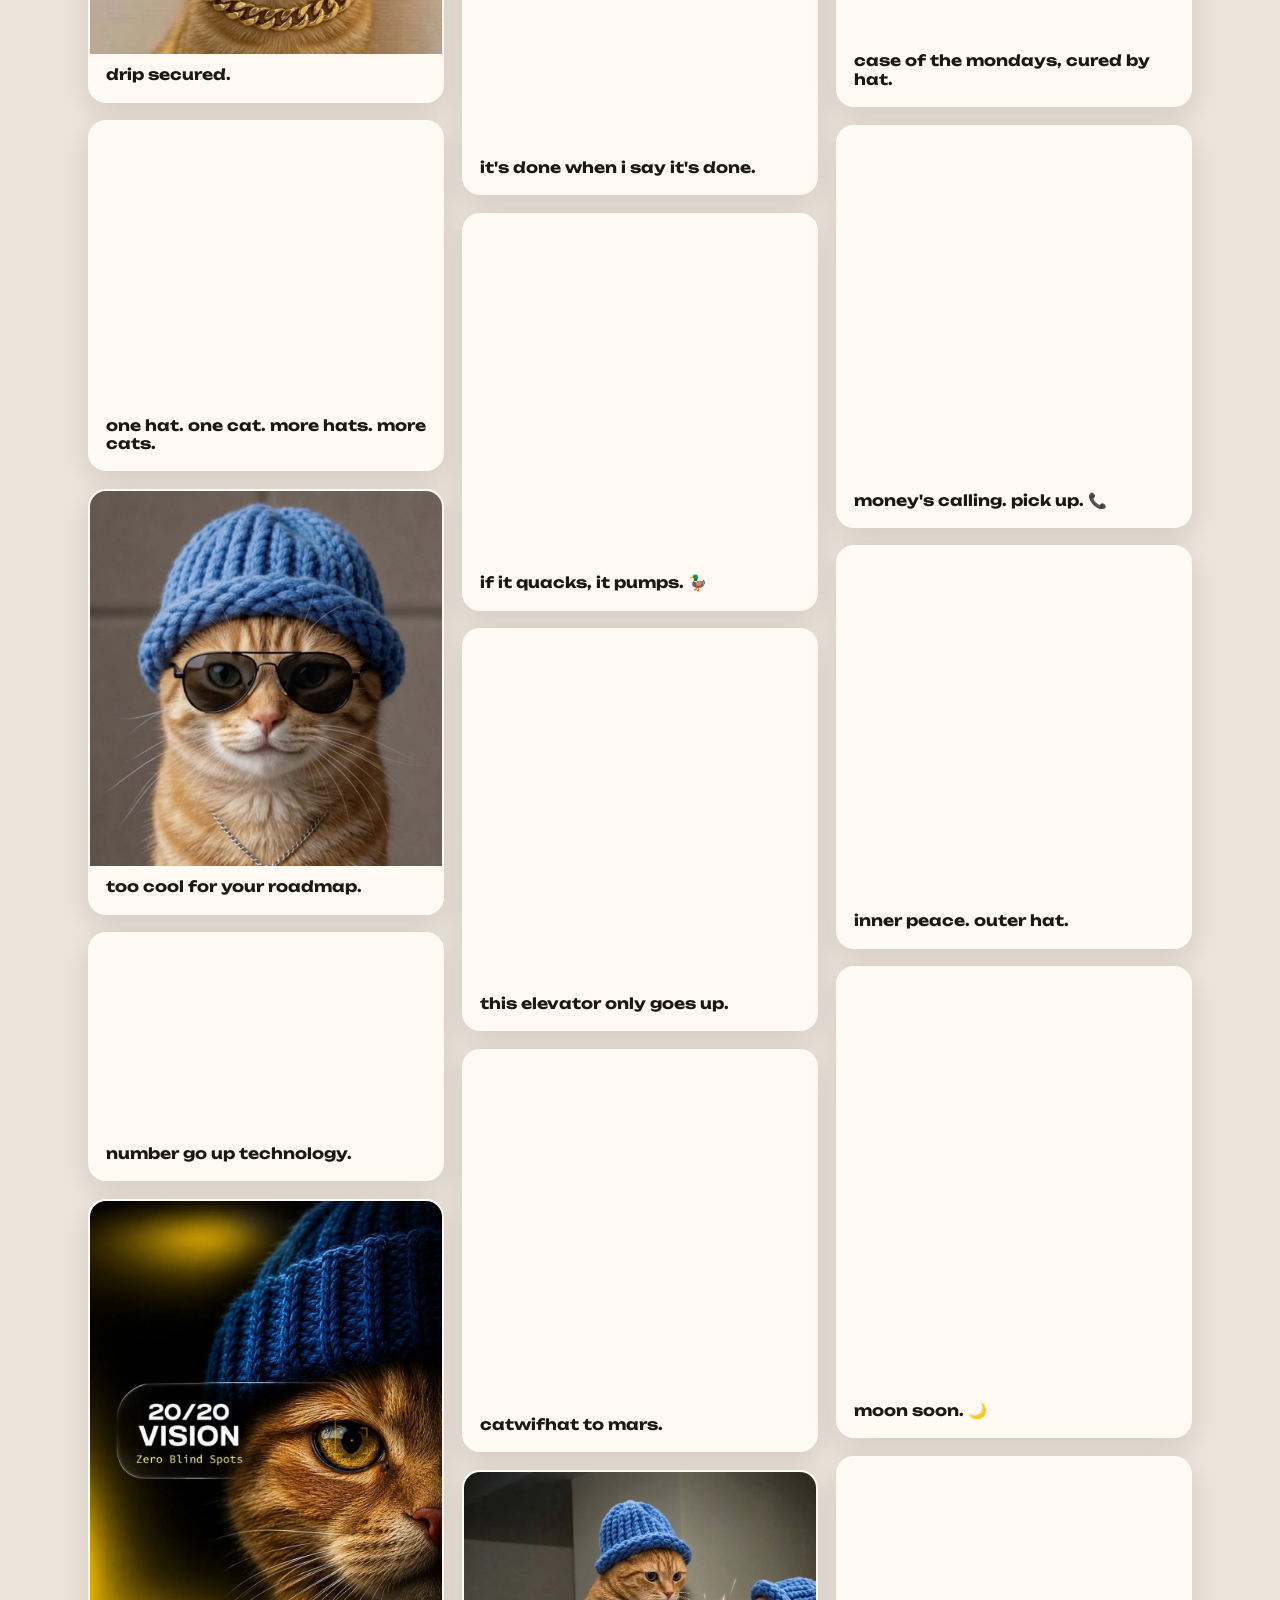
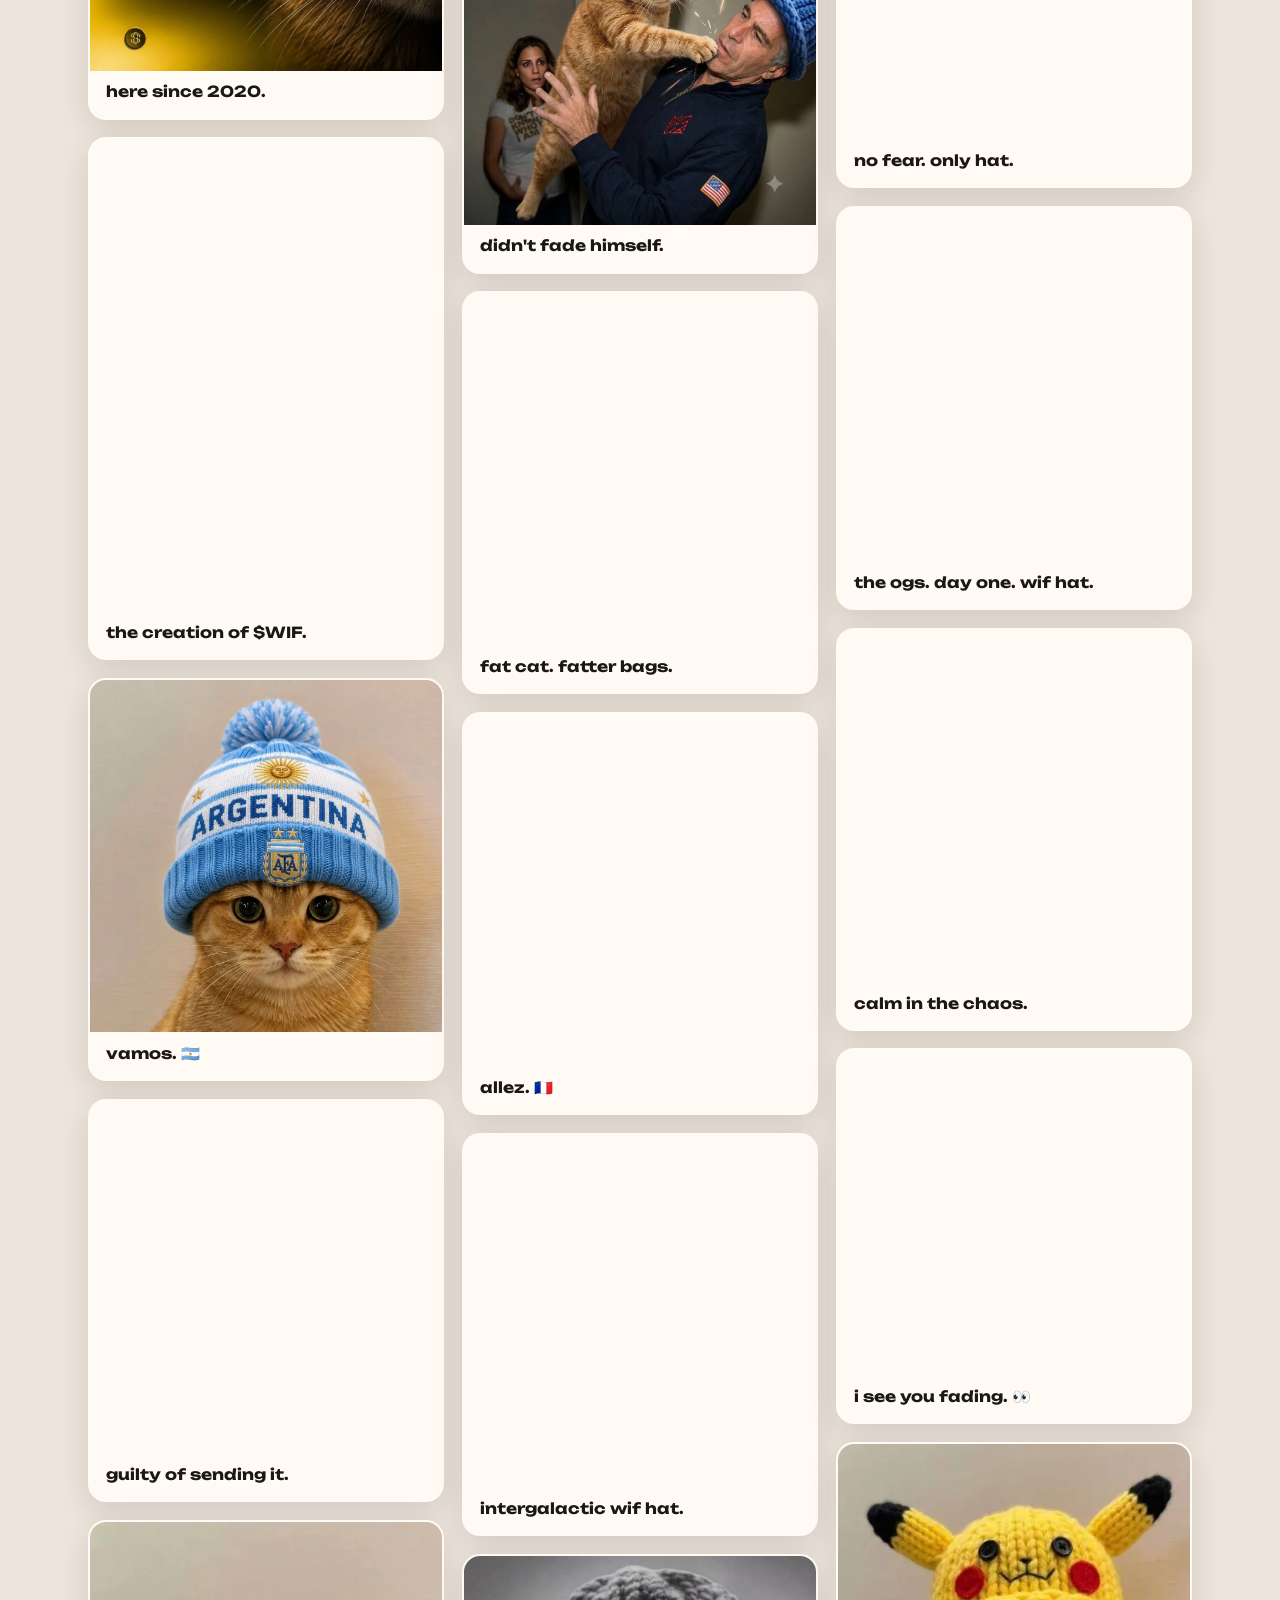
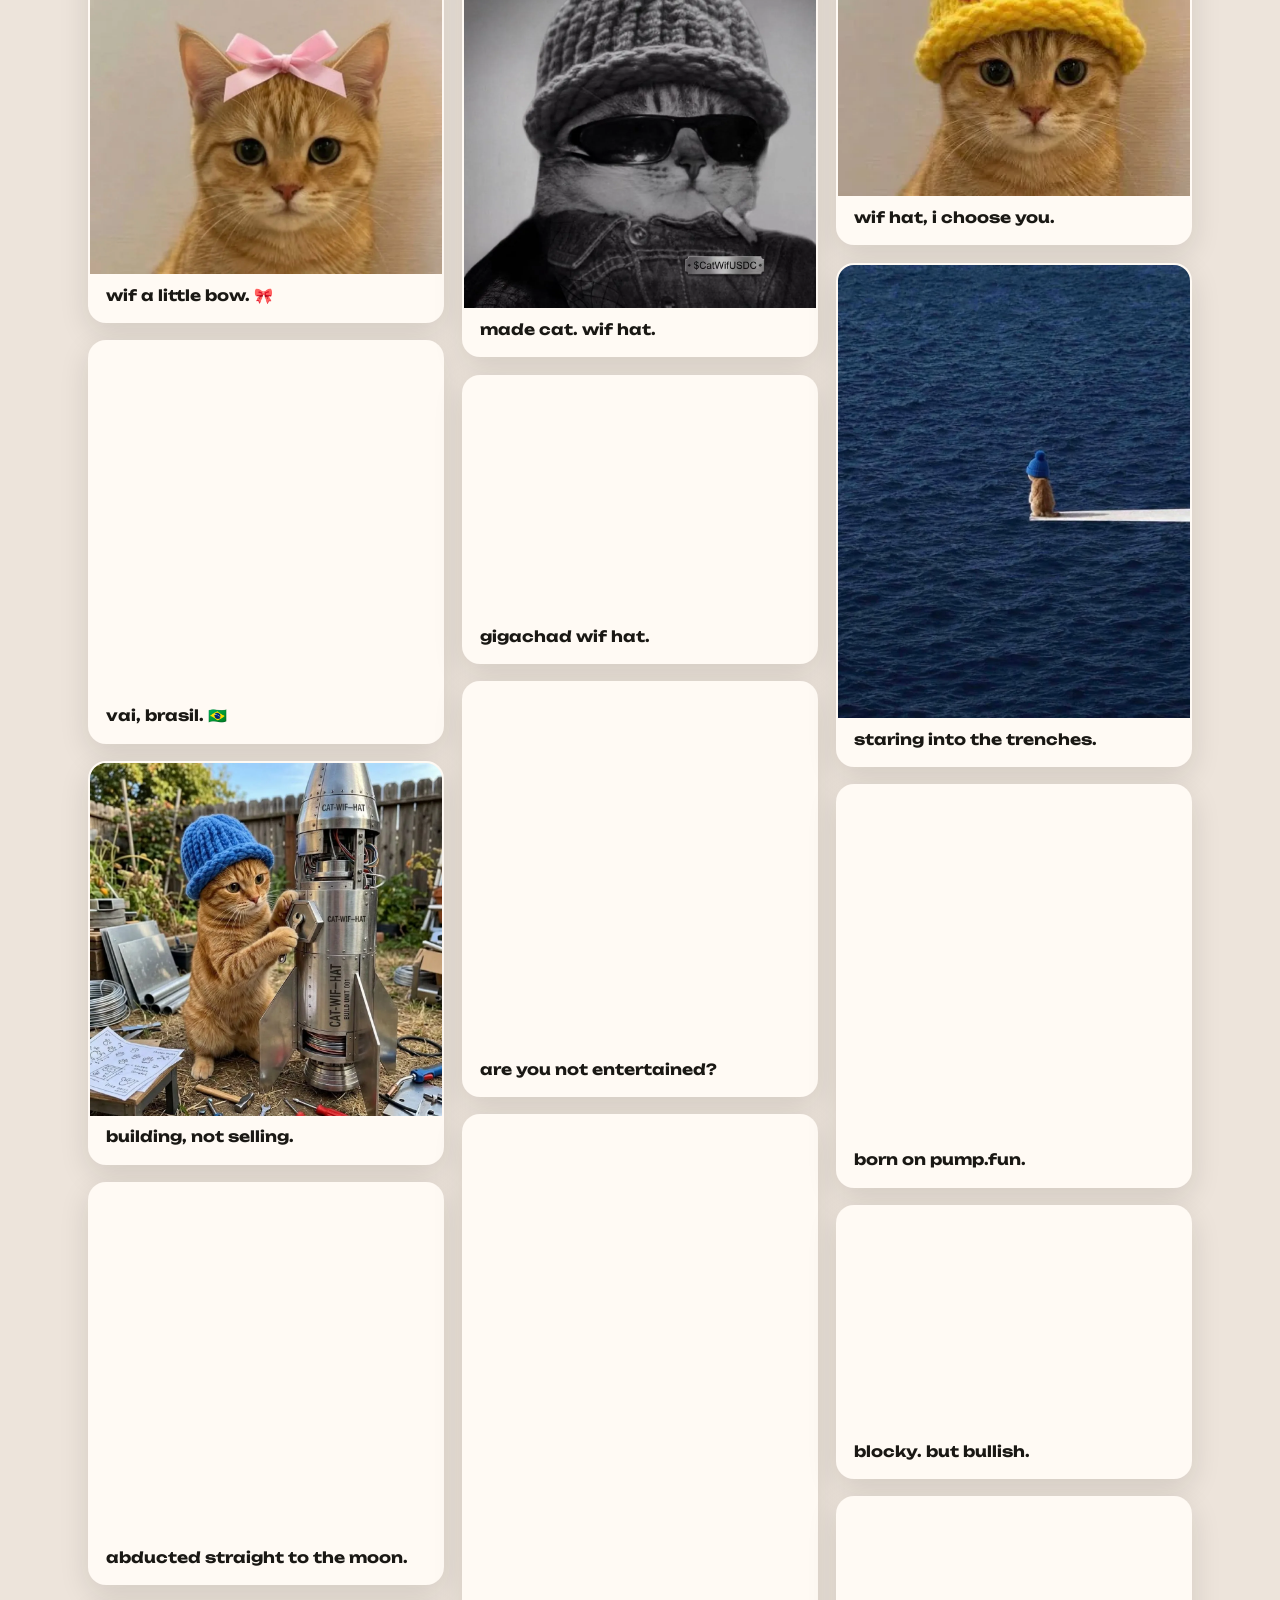
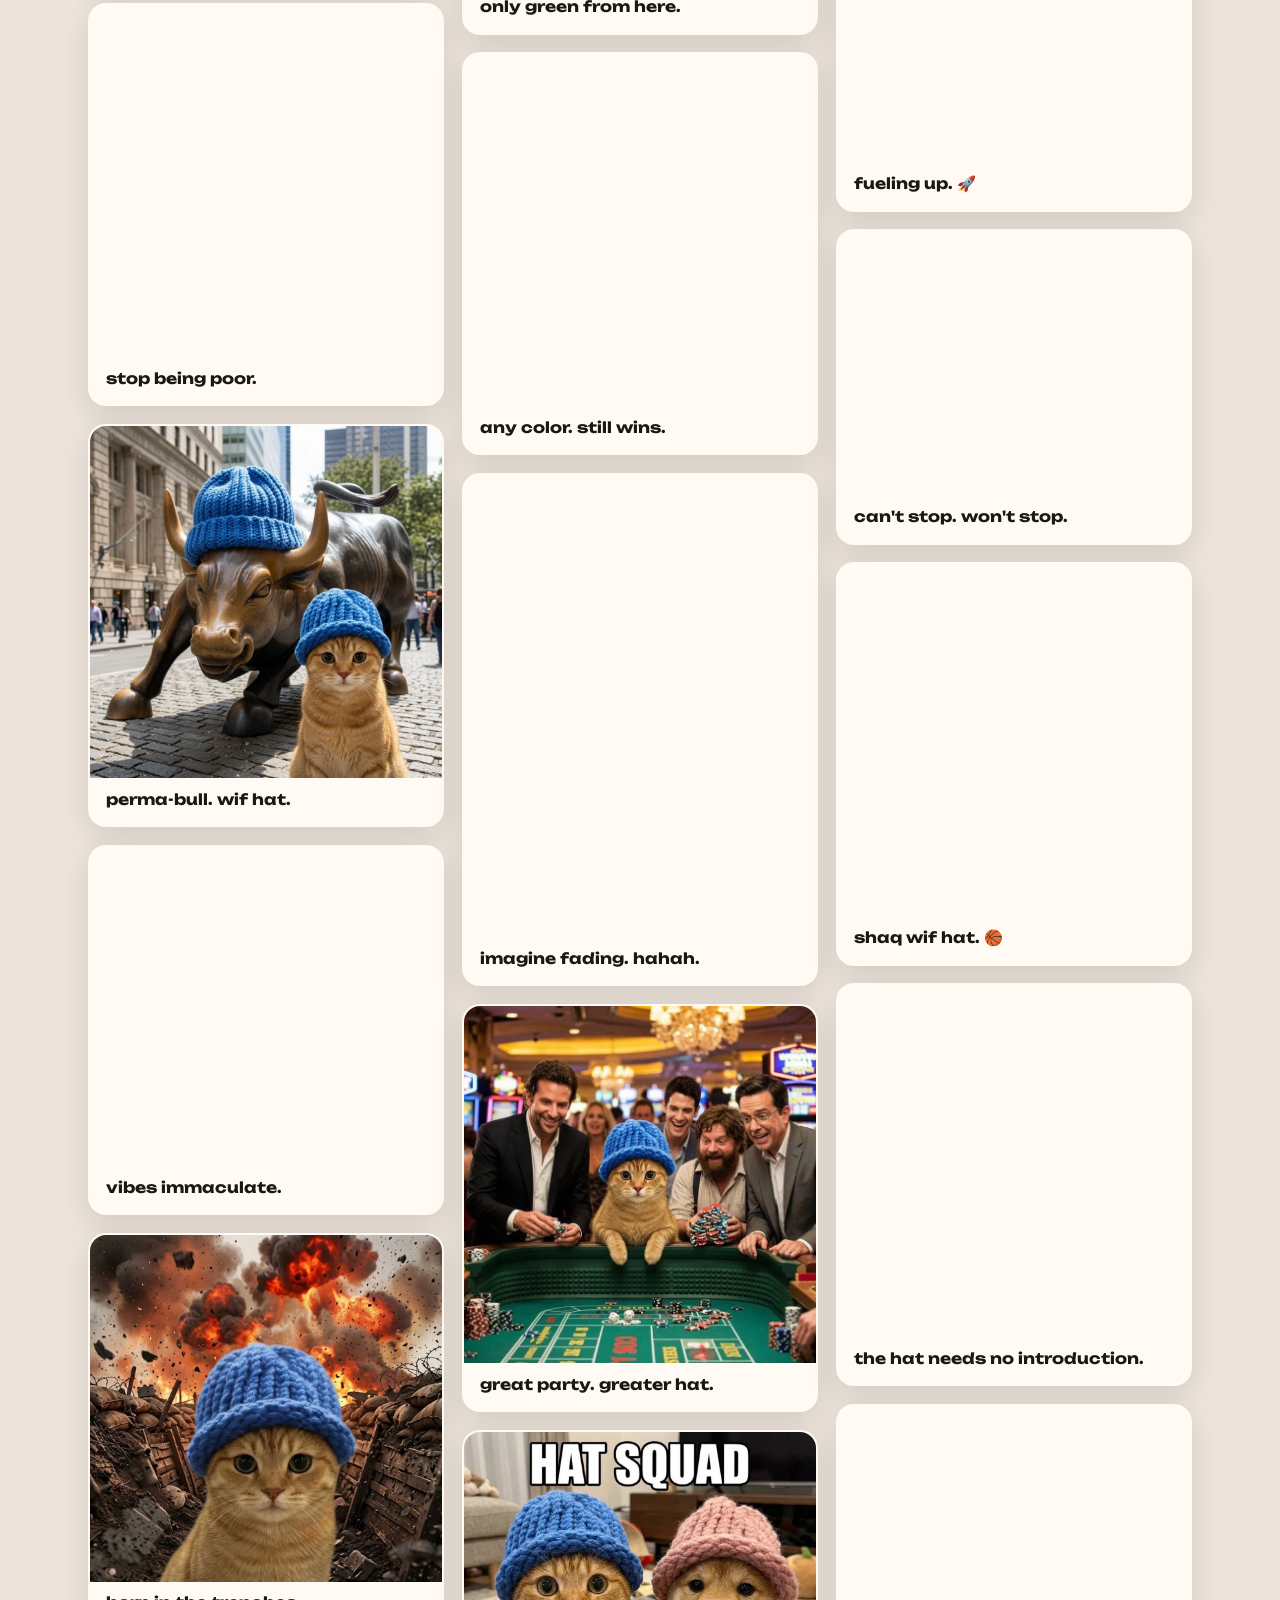
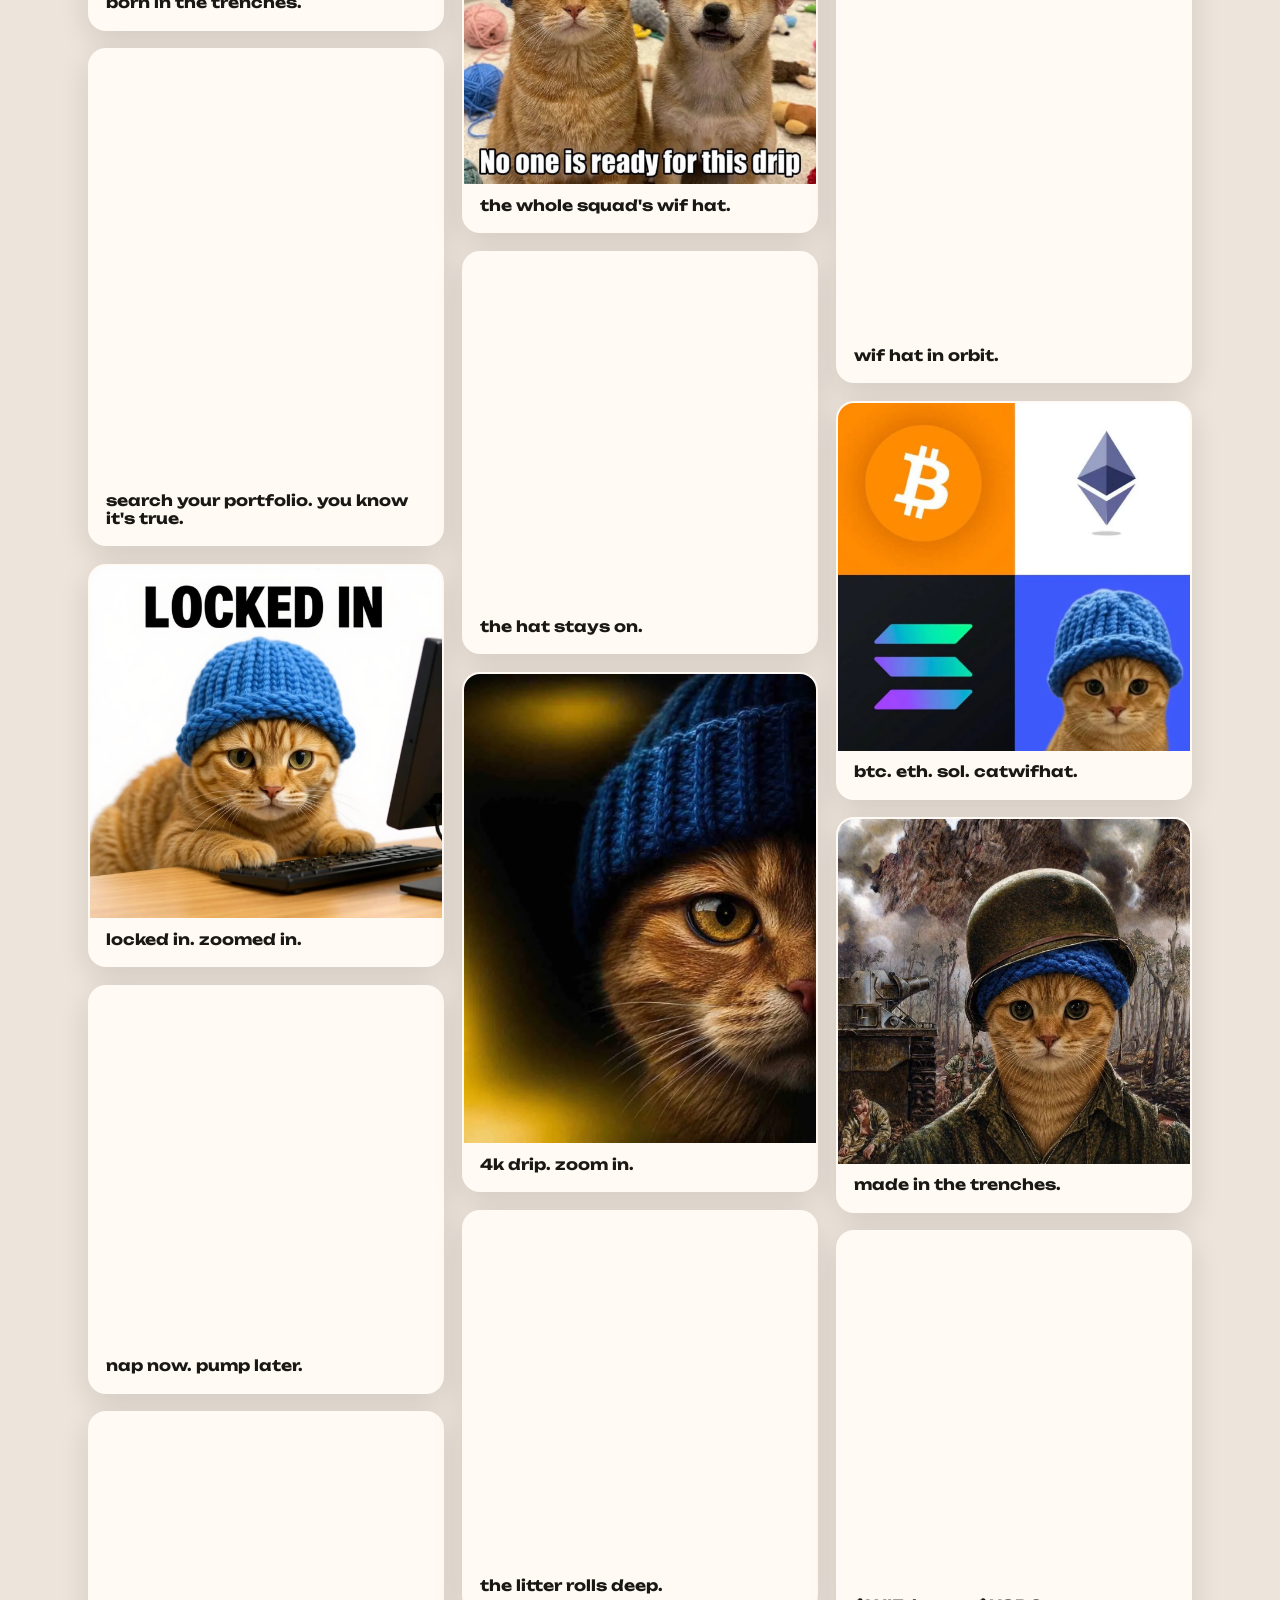
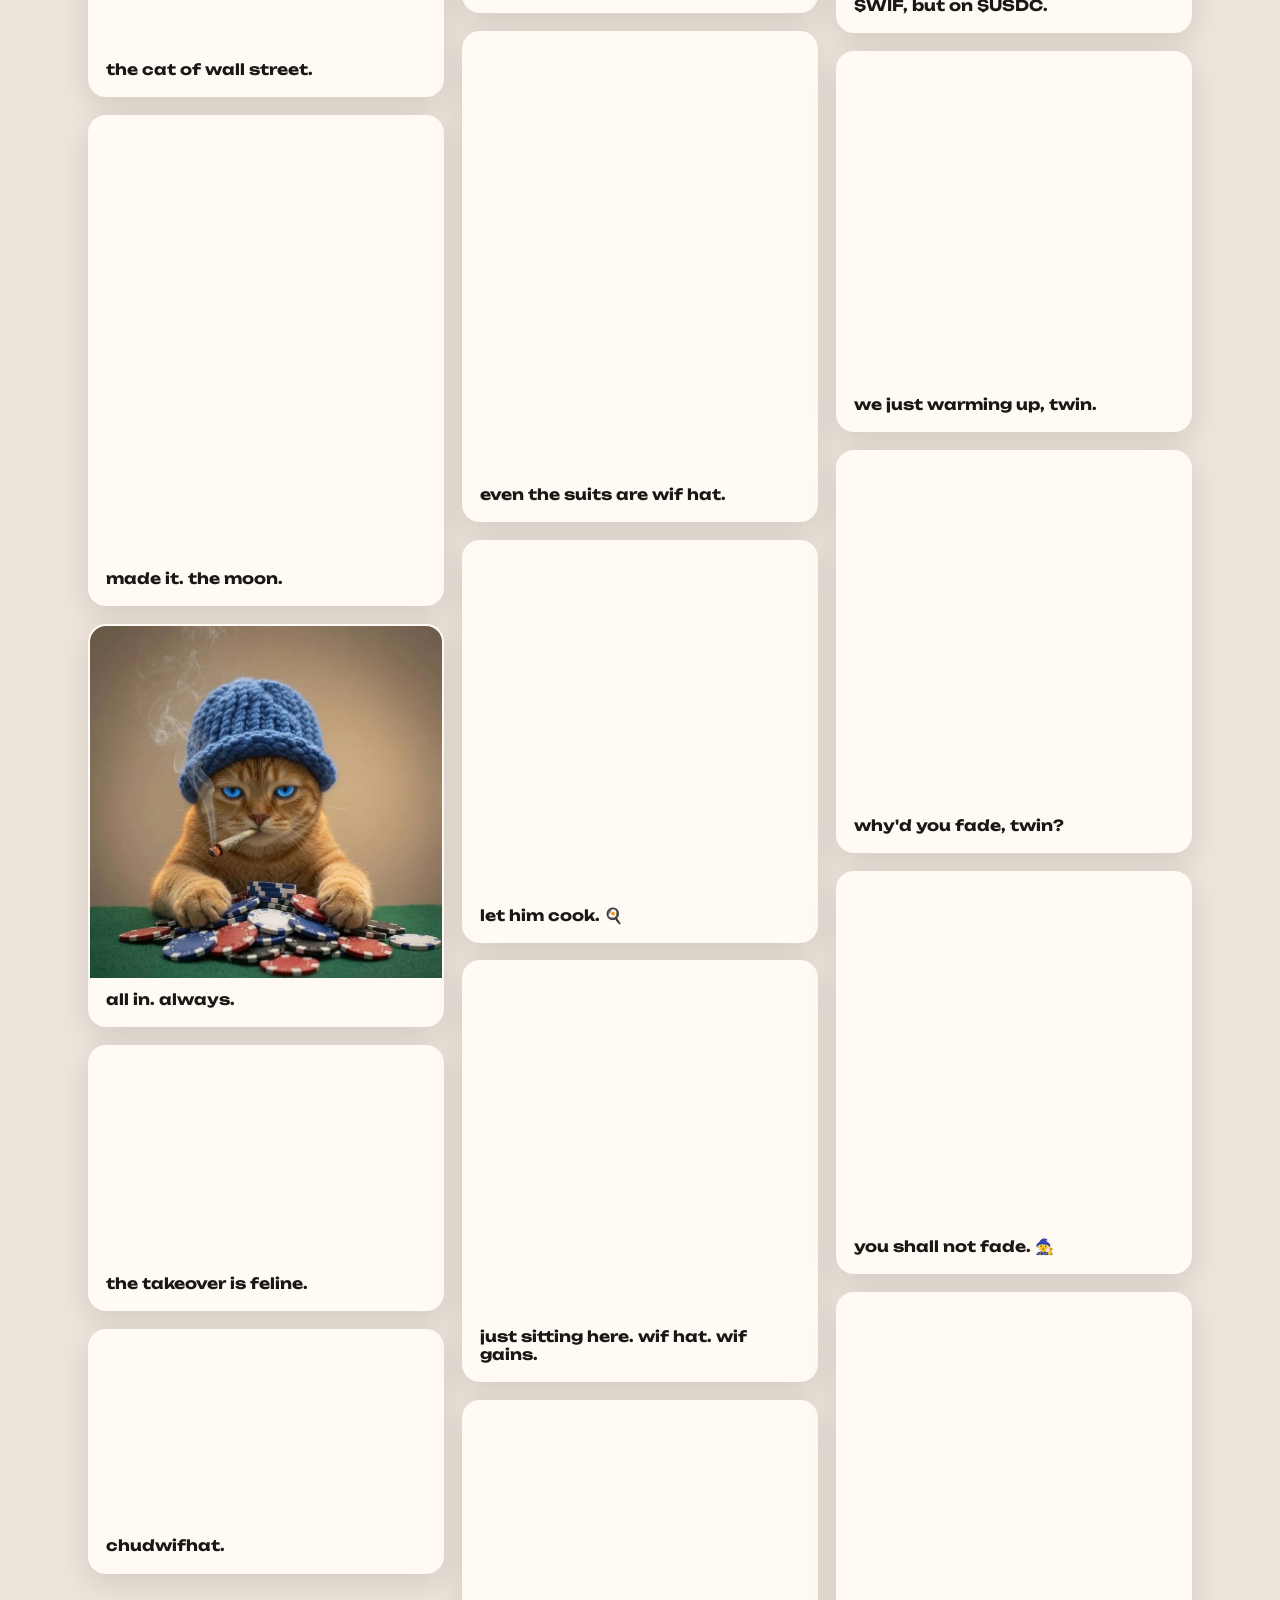
==== commit 27bd1c88: "Homepage: remove duplicate 'why did you fade' banner Two banner-item figures showed the same meme (w" ====
--- a/index.html
+++ b/index.html
@@ -599,11 +599,7 @@
           <figcaption>bullish. always.</figcaption>
         </figure>
         <figure class="banner-item">
-          <img src="why-did-you-fade-cat-banner.webp" loading="lazy" decoding="async" width="1280" height="424" alt="catwifhat meme — why did you fade cat">
-          <figcaption>why'd you fade, anon?</figcaption>
-        </figure>
-        <figure class="banner-item">
-          <img src="why-fade-twin-banner.webp" loading="lazy" decoding="async" width="1236" height="410" alt="catwifhat meme — why fade twin">
+          <img src="why-fade-twin-banner.webp" loading="lazy" decoding="async" width="1236" height="410" alt="catwifhat meme — why did you fade twin cat">
           <figcaption>why fade, twin?</figcaption>
         </figure>
       </div>
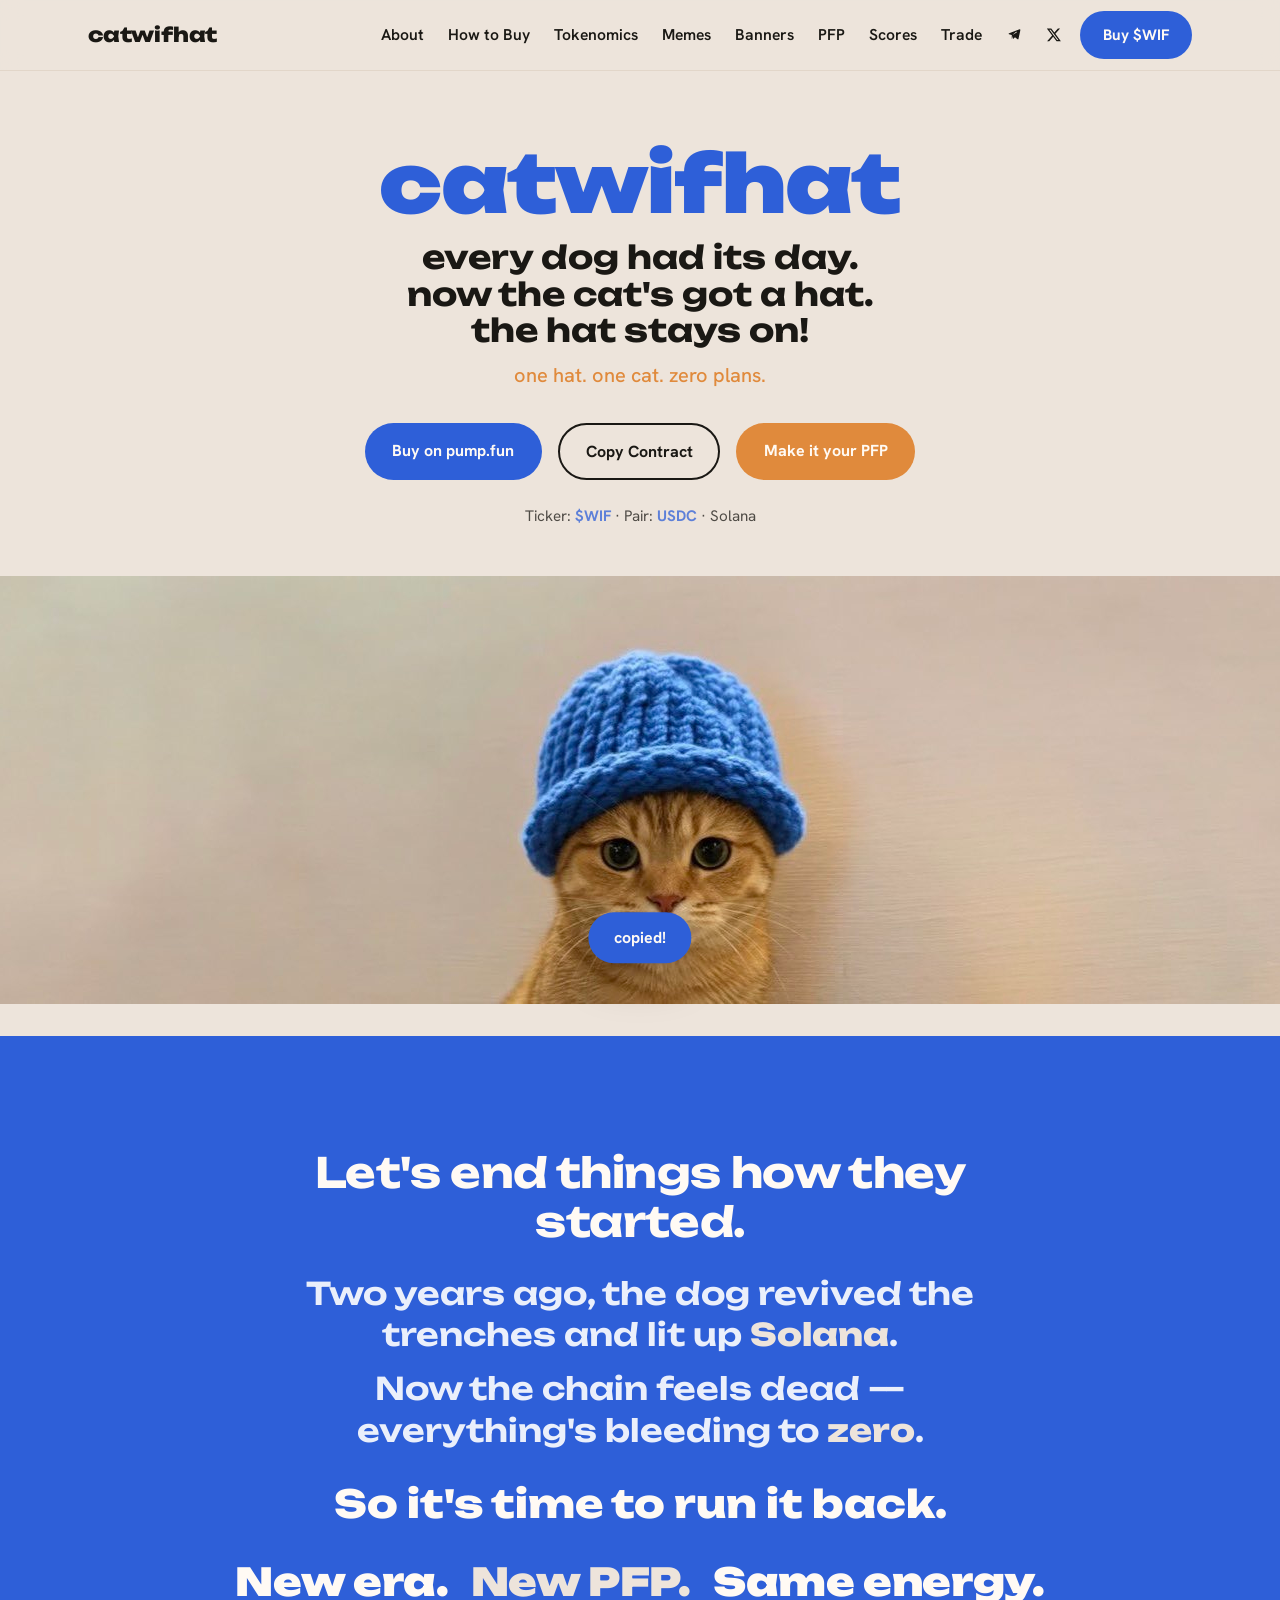
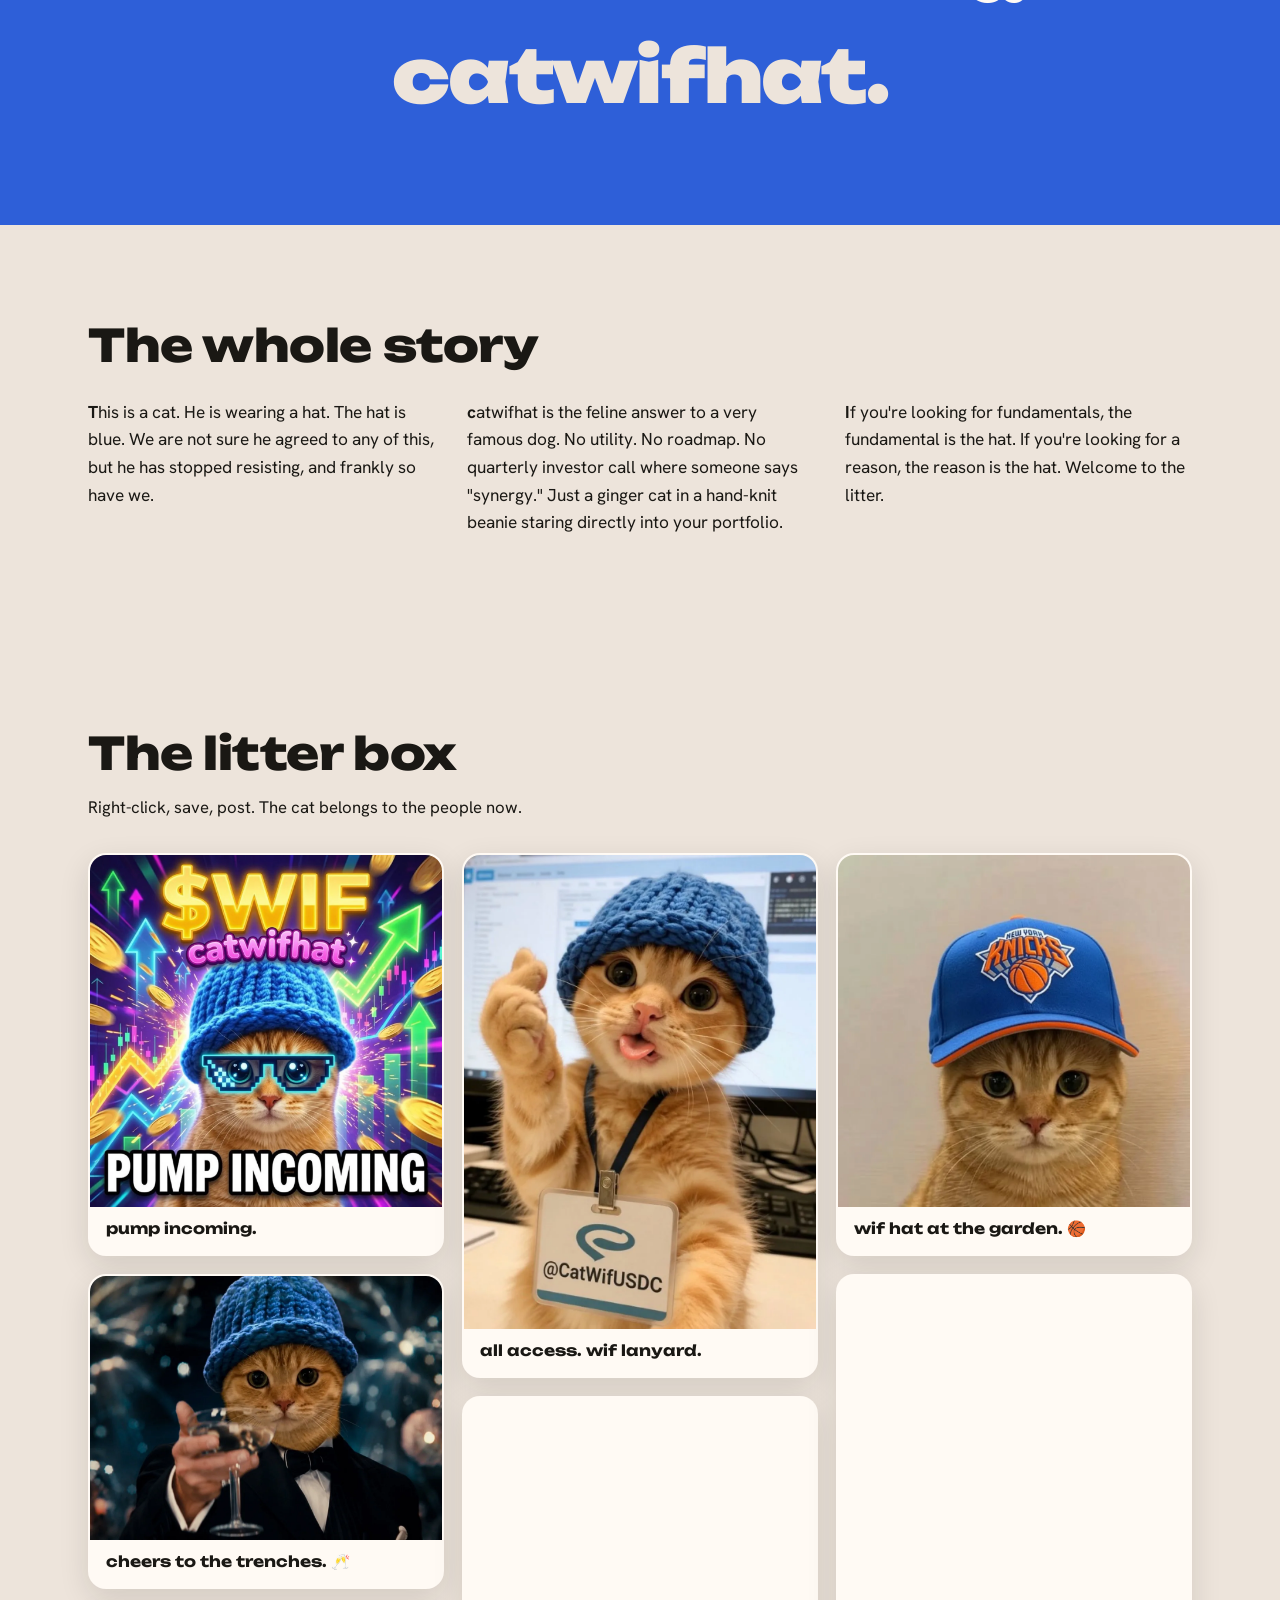
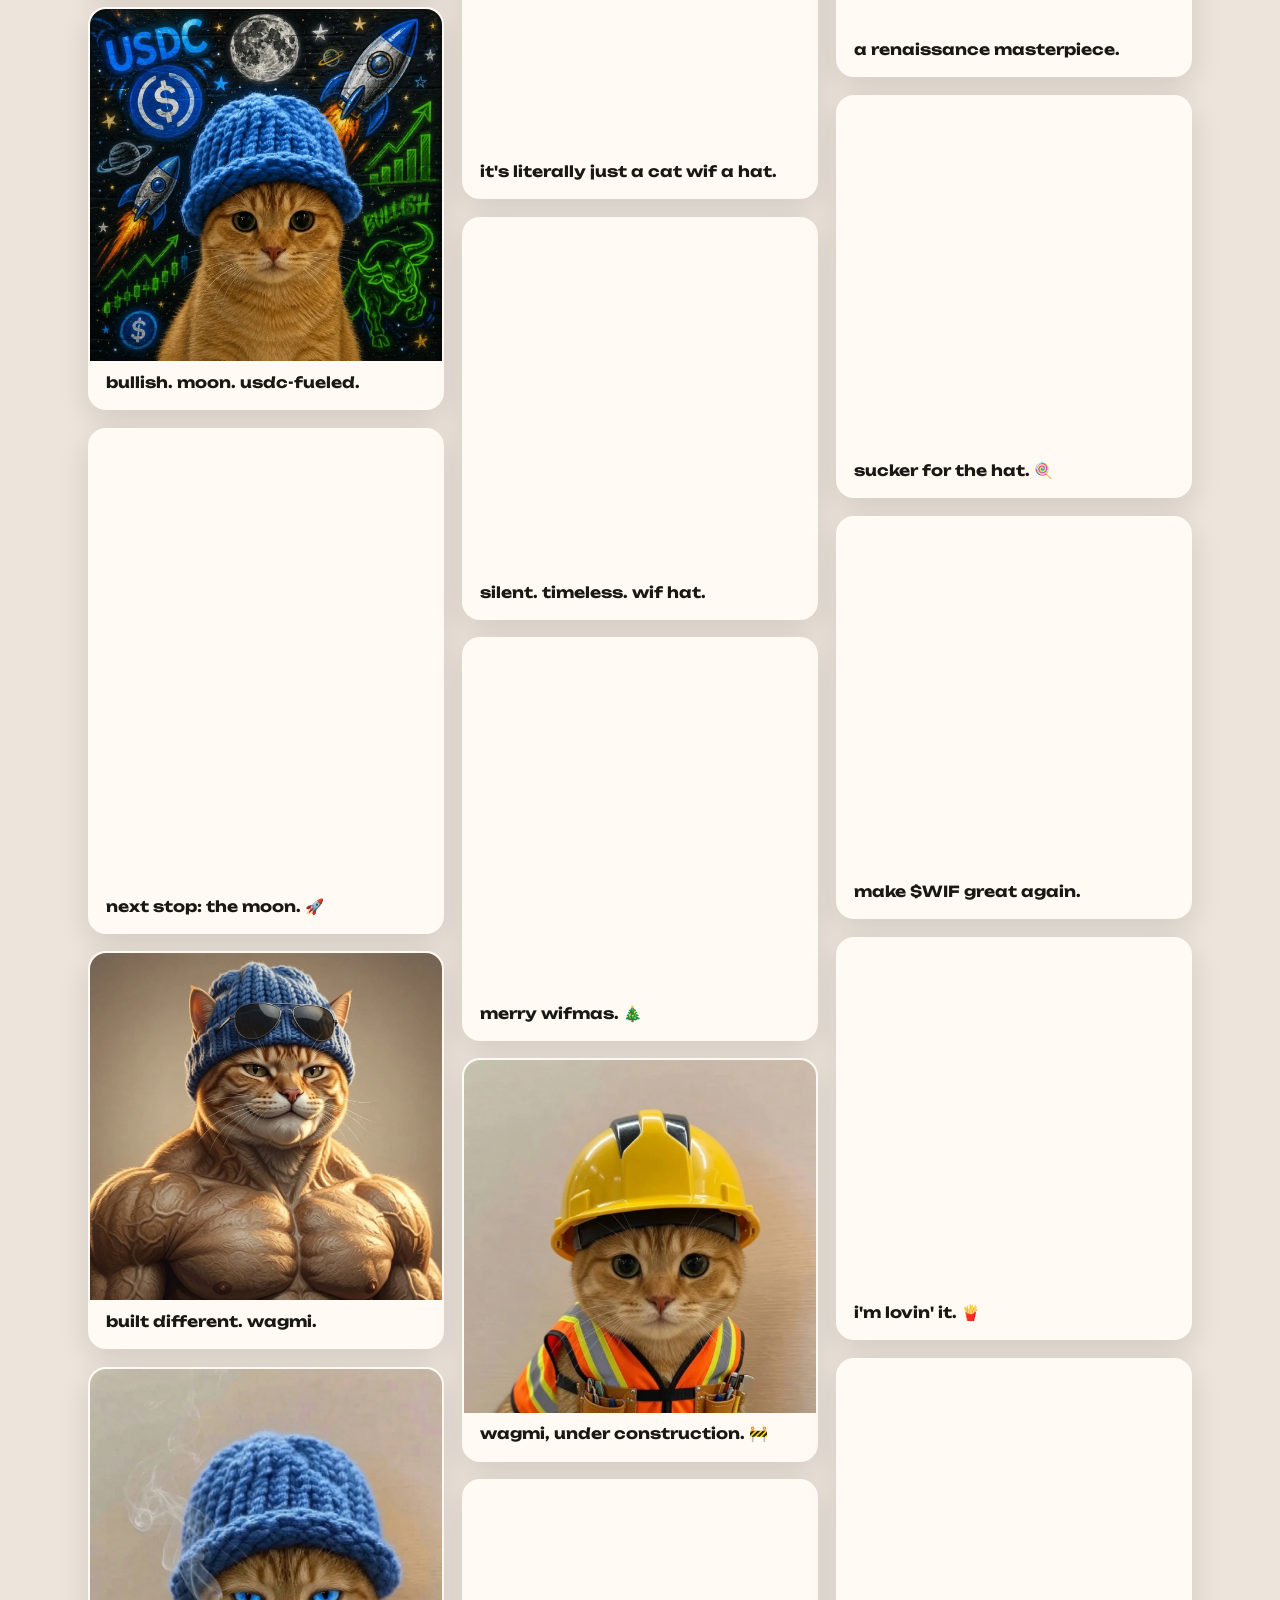
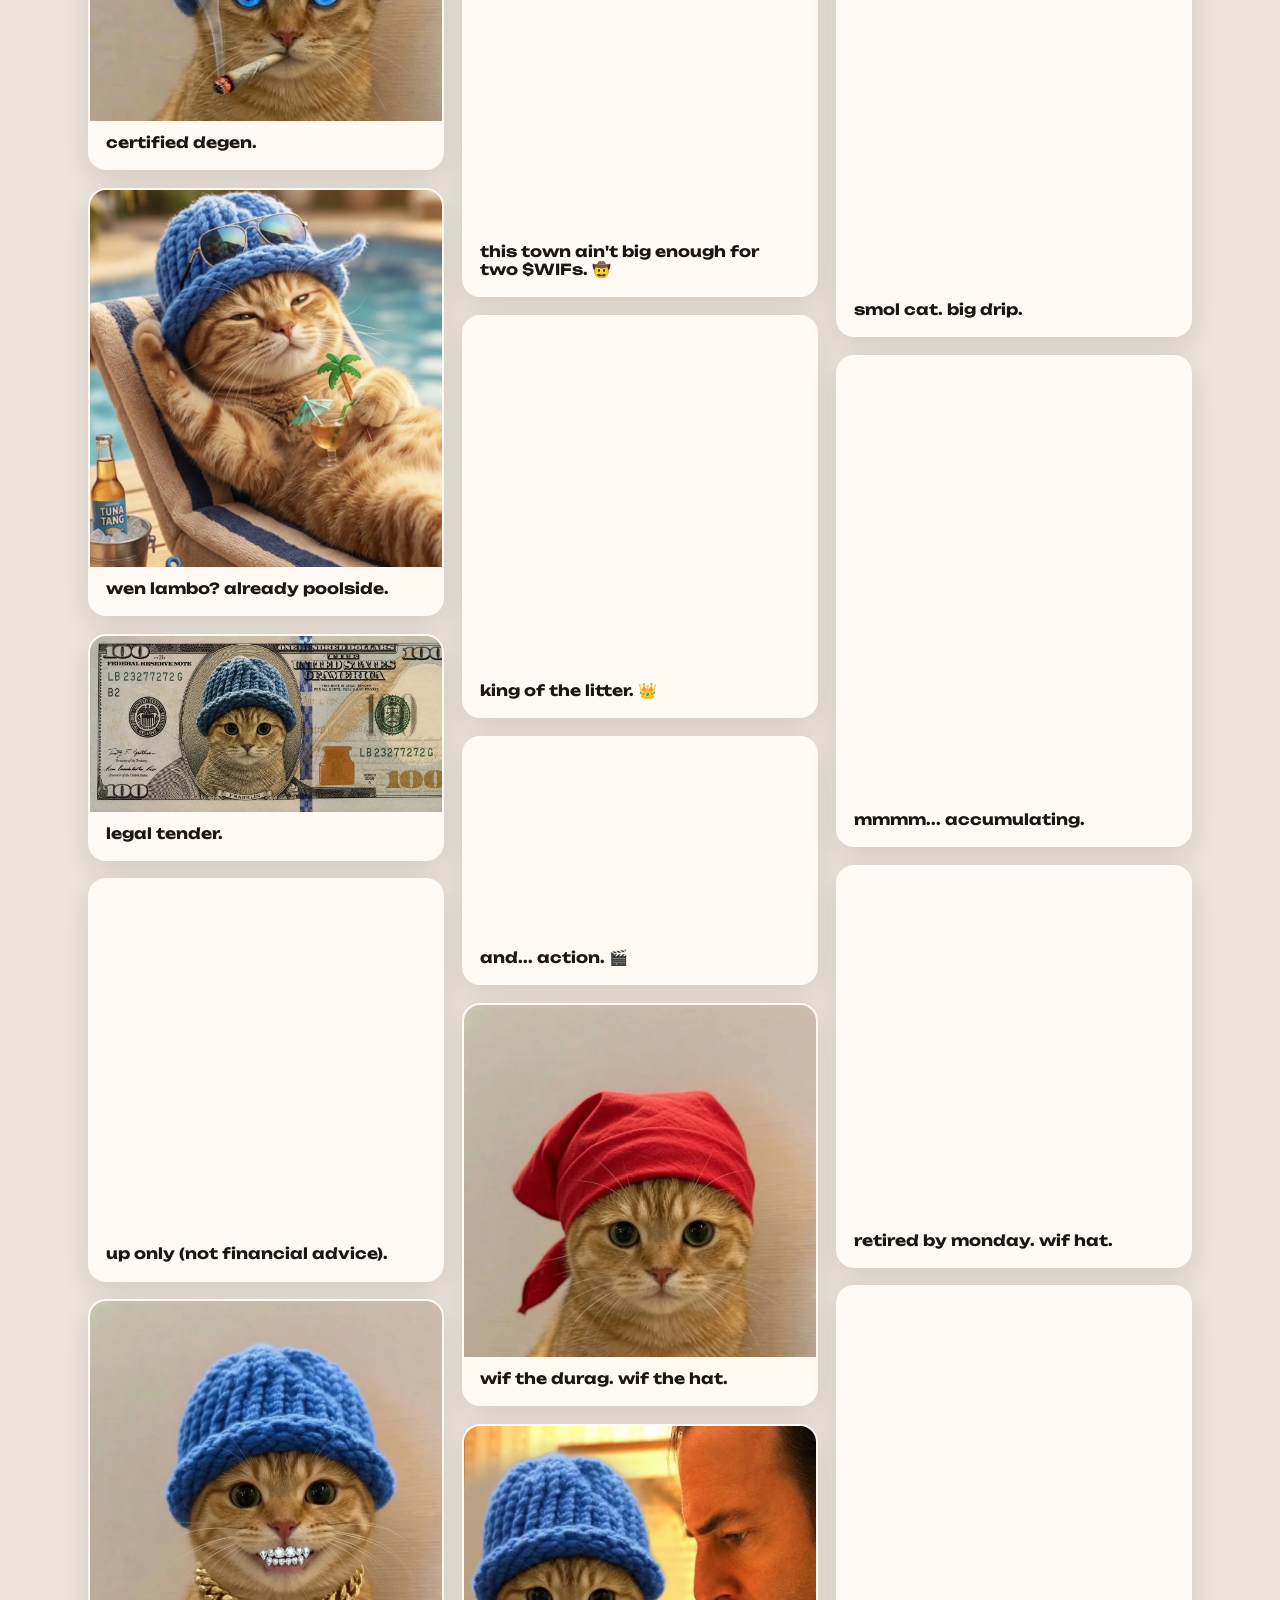
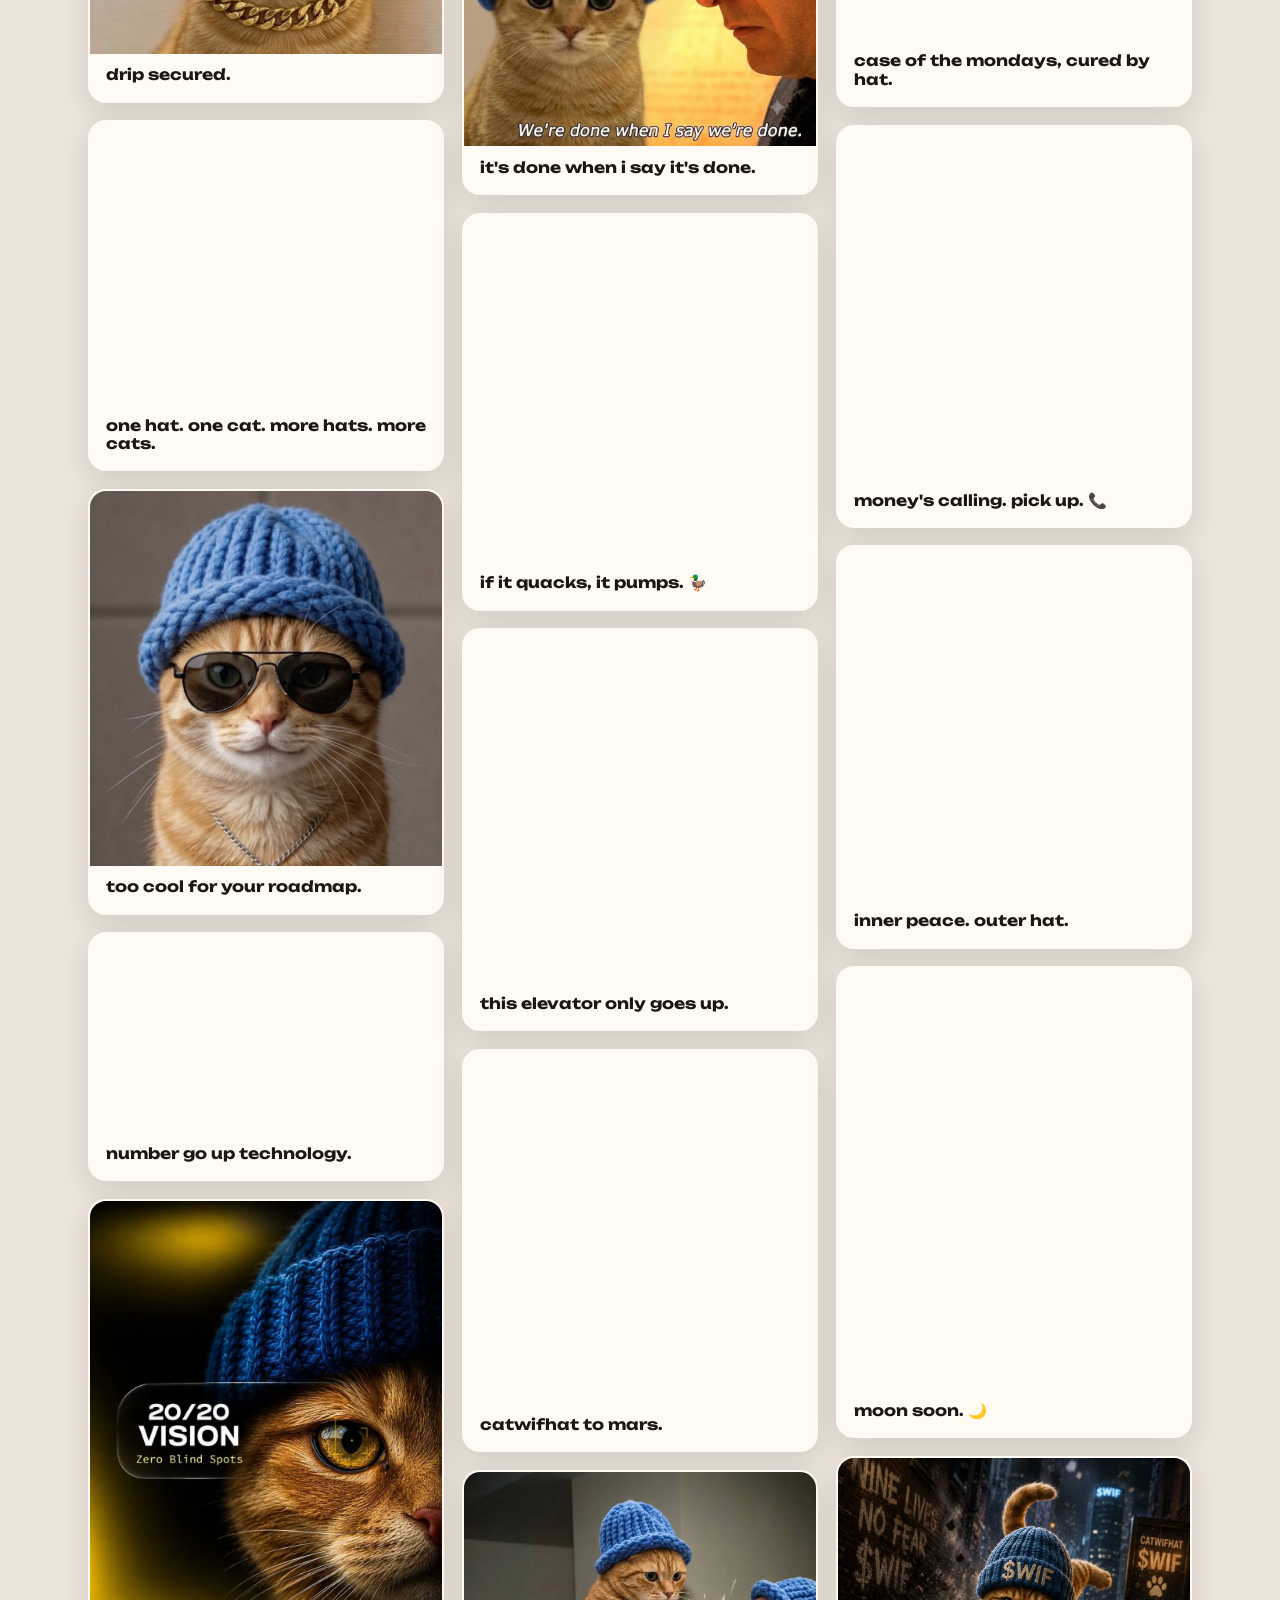
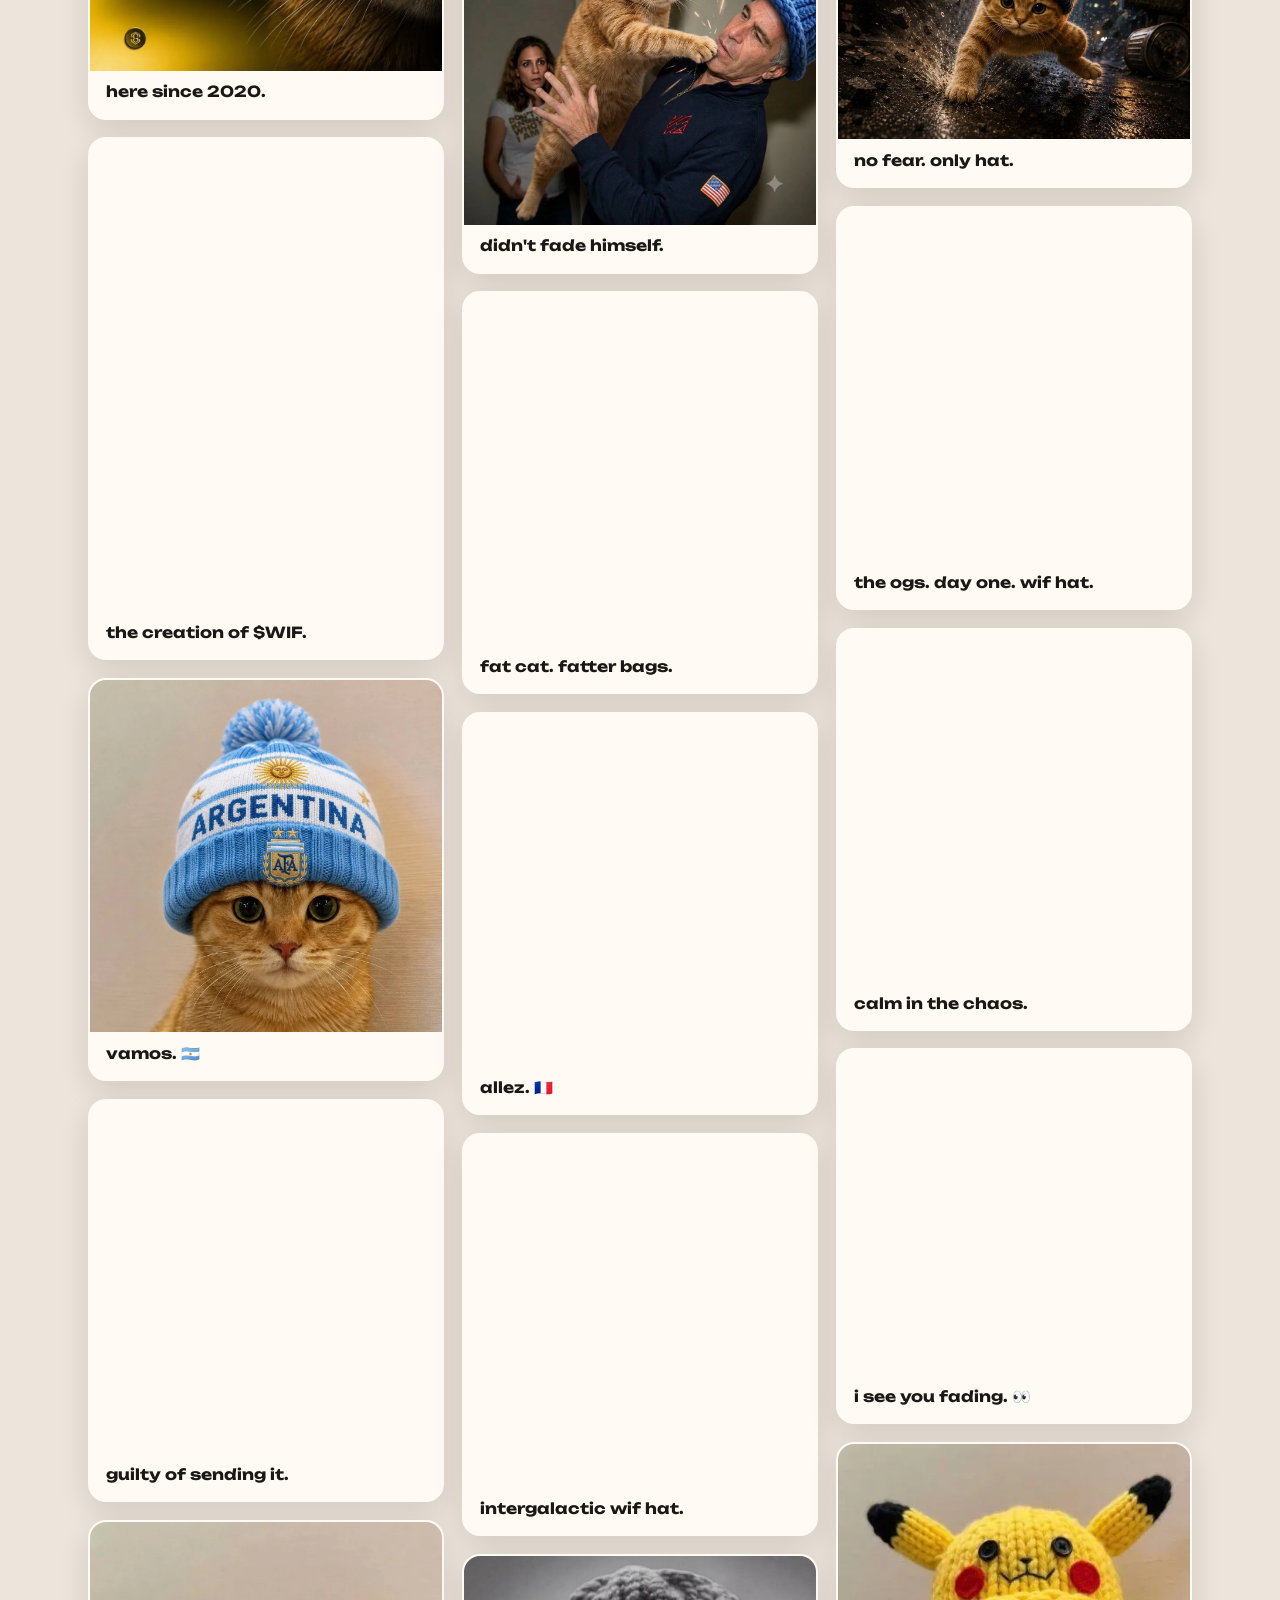
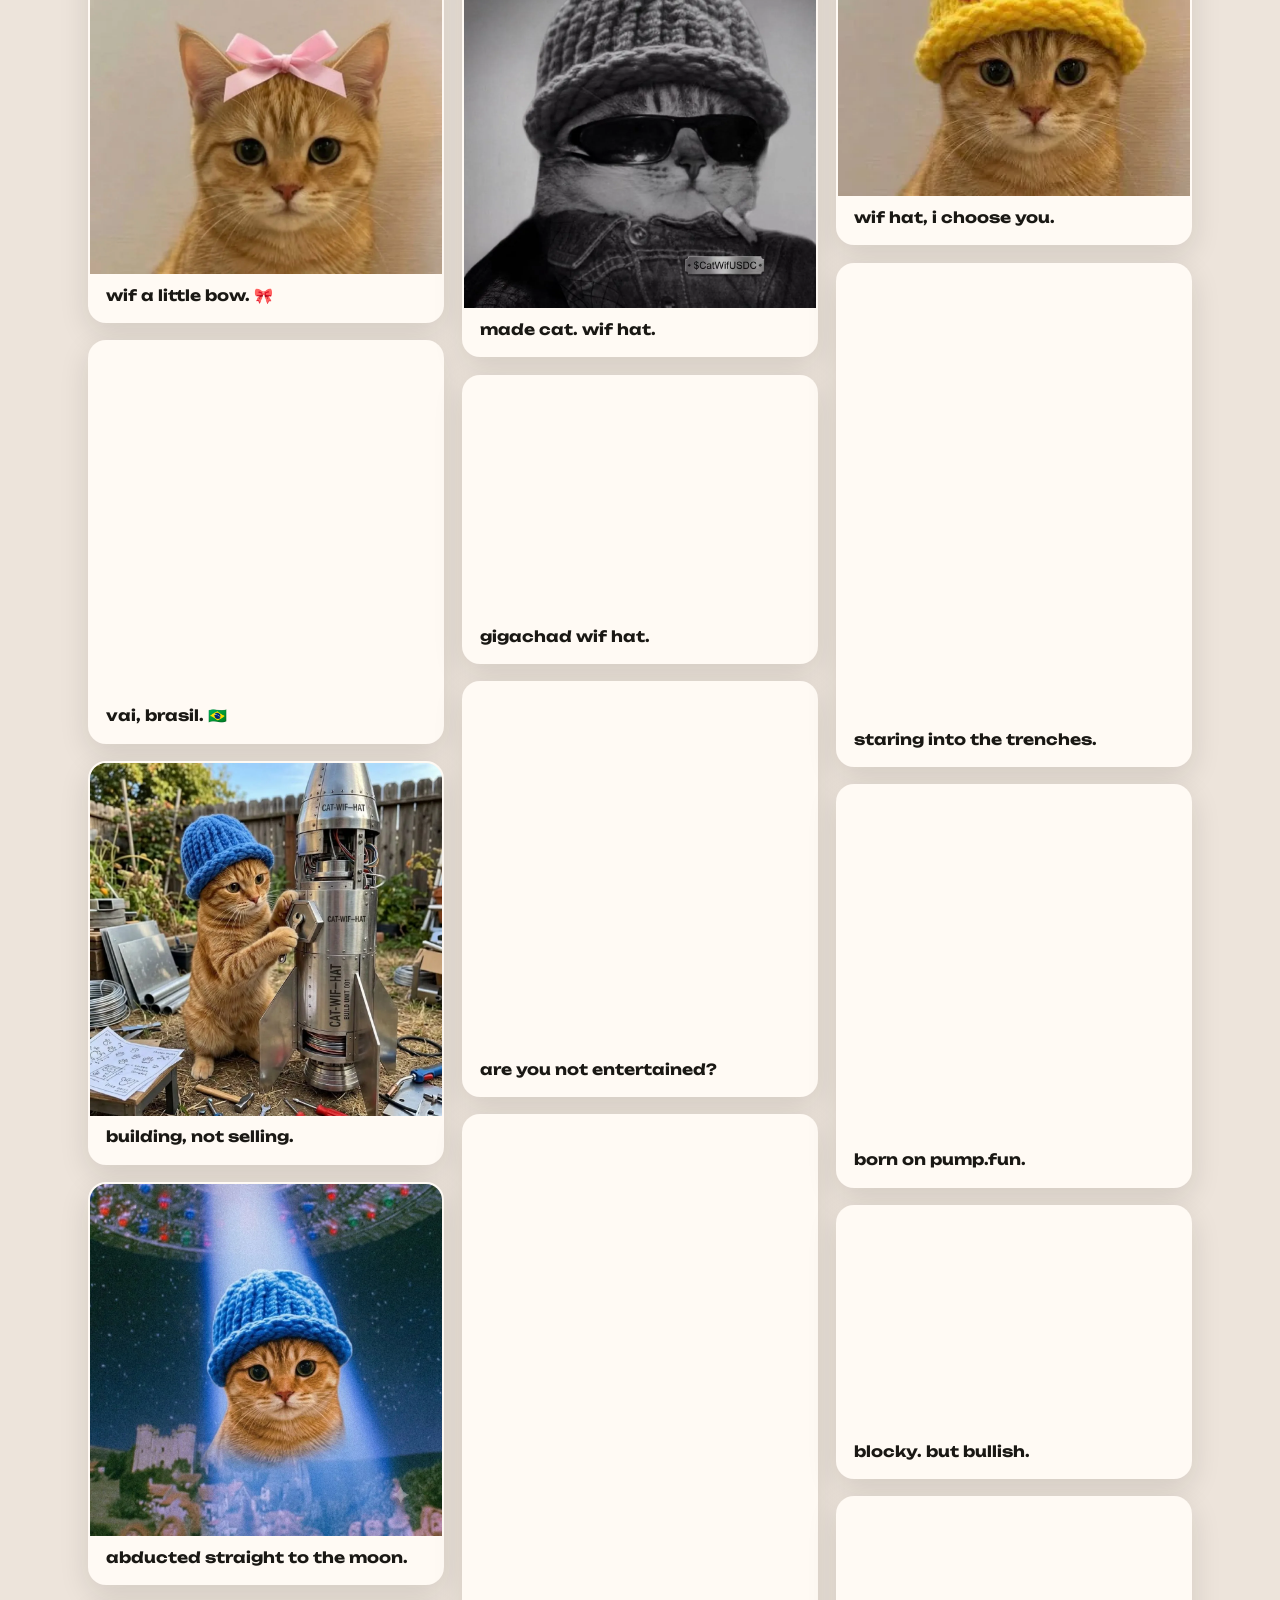
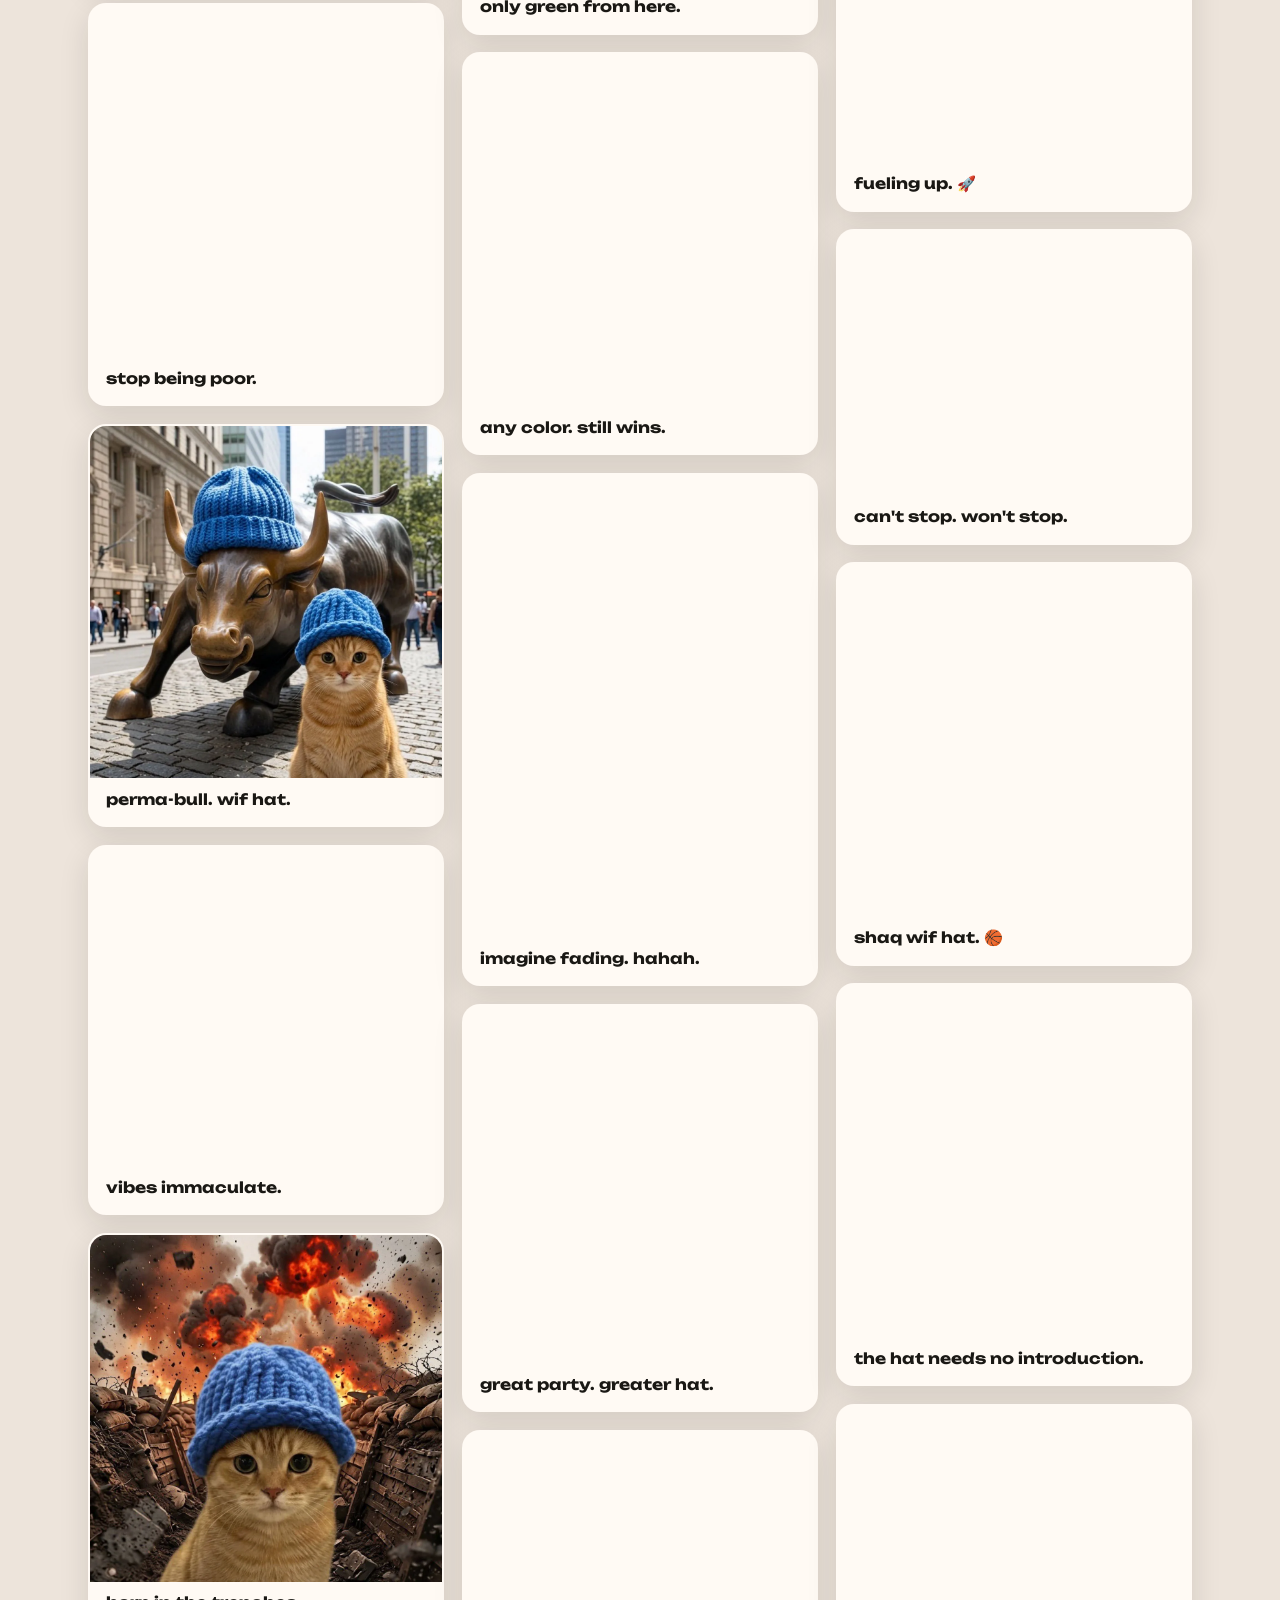
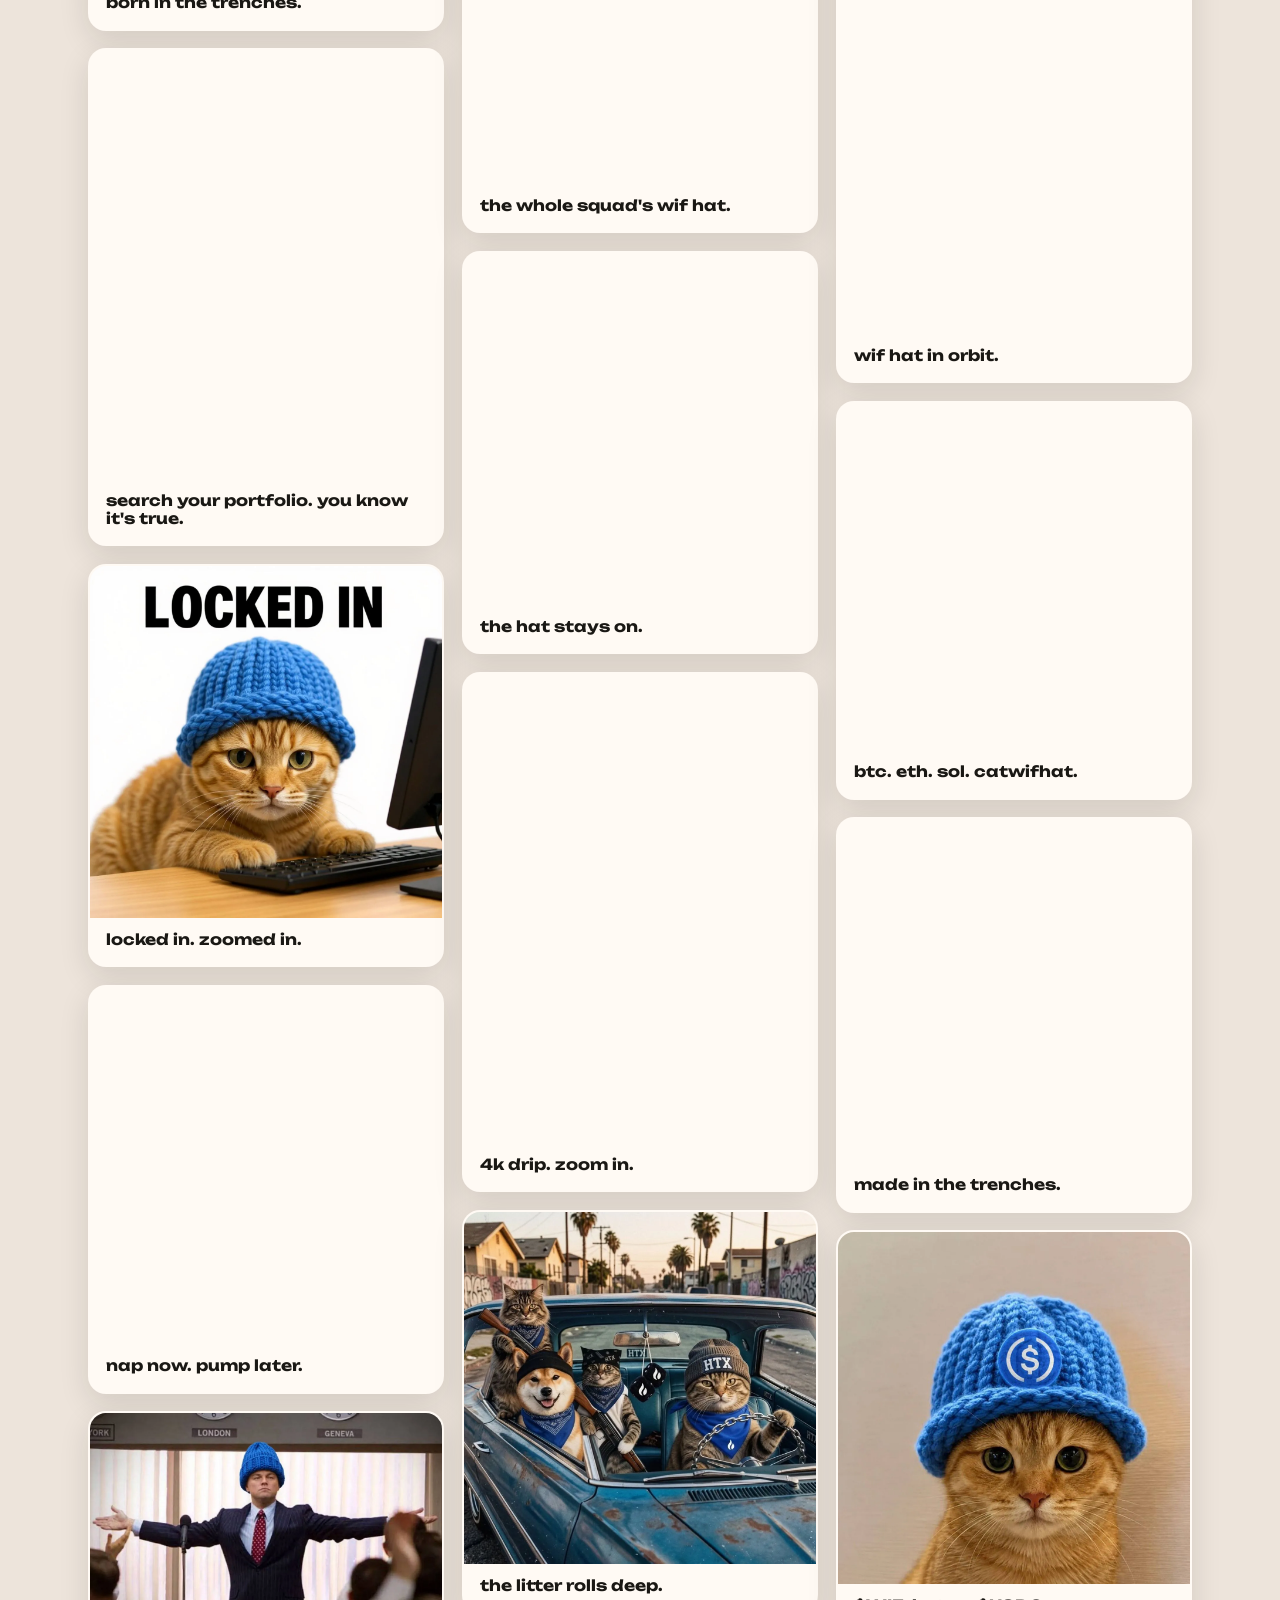
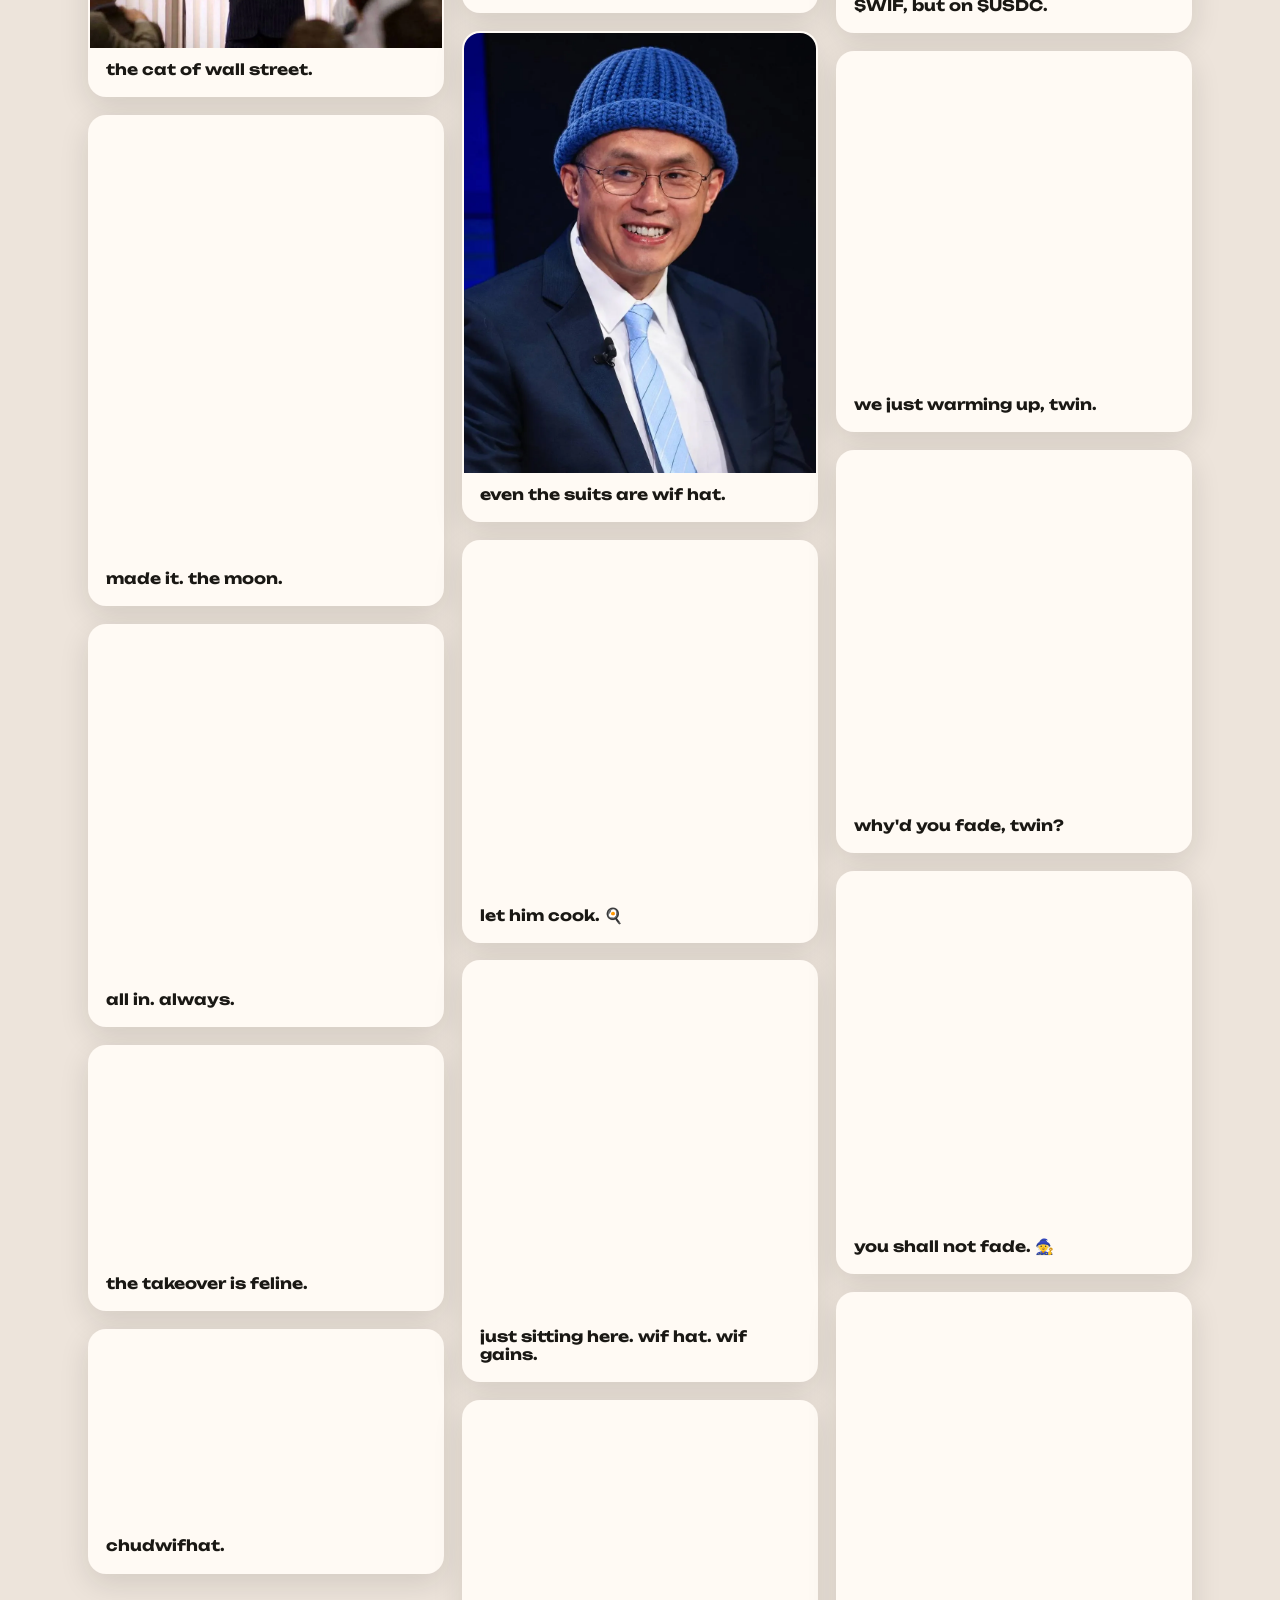
==== commit 5a0ccec6: "Move all image assets into /assets + add World Cup PFP background Repo cleanup: relocated all 289 im" ====
--- a/index.html
+++ b/index.html
@@ -10,8 +10,8 @@
   <meta name="theme-color" content="#2E5FD8" />
 
   <!-- Favicons (generated from the cat) -->
-  <link rel="icon" type="image/png" href="favicon.png" />
-  <link rel="apple-touch-icon" href="apple-touch-icon.png" />
+  <link rel="icon" type="image/png" href="/assets/favicon.png" />
+  <link rel="apple-touch-icon" href="/assets/apple-touch-icon.png" />
 
   <!-- Open Graph / social preview.
        NOTE: og:image / twitter:image MUST be ABSOLUTE URLs — X, Telegram, etc.
@@ -20,7 +20,7 @@
   <meta property="og:url" content="https://www.catwifusdc.com/" />
   <meta property="og:title" content="catwifhat — $WIF, but on $USDC" />
   <meta property="og:description" content="every dog had its day. now the cat's got a hat." />
-  <meta property="og:image" content="https://www.catwifusdc.com/og-card.jpg" />
+  <meta property="og:image" content="https://www.catwifusdc.com/assets/og-card.jpg" />
   <meta property="og:image:width" content="1200" />
   <meta property="og:image:height" content="630" />
   <meta property="og:image:alt" content="catwifhat — a ginger cat in a blue knit beanie" />
@@ -28,7 +28,7 @@
   <meta name="twitter:site" content="@catWIFusdc" />
   <meta name="twitter:title" content="catwifhat — $WIF, but on $USDC" />
   <meta name="twitter:description" content="every dog had its day. now the cat's got a hat." />
-  <meta name="twitter:image" content="https://www.catwifusdc.com/og-card.jpg" />
+  <meta name="twitter:image" content="https://www.catwifusdc.com/assets/og-card.jpg" />
 
   <!-- Fonts: Unbounded (chunky, playful display) + Hanken Grotesk (clean body) -->
   <link rel="preconnect" href="https://fonts.googleapis.com" />
@@ -99,7 +99,7 @@
            class="btn btn--blue" target="_blank" rel="noopener">Buy on pump.fun</a>
         <button class="btn btn--ghost" data-copy-ca>Copy Contract</button>
         <!-- PFP movement: downloads the hero image so holders can rep the cat -->
-        <a href="catwifhat-pfp.png" download="catwifhat-pfp.png" class="btn btn--ginger">Make it your PFP</a>
+        <a href="/assets/catwifhat-pfp.png" download="/assets/catwifhat-pfp.png" class="btn btn--ginger">Make it your PFP</a>
       </div>
       <p class="hero__ticker">Ticker: <strong>$WIF</strong> · Pair: <strong>USDC</strong> · Solana</p>
     </div>
@@ -108,7 +108,7 @@
   <!-- Full-bleed wide banner — shows the whole beanie-and-wall composition, no crop.
        Easter egg: clicking the cat triggers a wobble + "meow" burst. -->
   <figure class="hero__banner reveal">
-    <img src="hero-cat.jpg" alt="A ginger cat wearing a chunky royal-blue knitted beanie against a warm beige wall"
+    <img src="/assets/hero-cat.jpg" alt="A ginger cat wearing a chunky royal-blue knitted beanie against a warm beige wall"
          class="hero__cat" id="hero-cat" width="1290" height="428"
          fetchpriority="high" decoding="async" />
   </figure>
@@ -174,395 +174,395 @@
 
       <div class="meme-grid reveal">
         <figure class="meme-item">
-          <img src="pump-cat-incoming.webp" loading="lazy" decoding="async" width="1200" height="1200" alt="catwifhat cat in a blue hat and pixel sunglasses with green arrows, gold coins and the words pump incoming">
+          <img src="/assets/pump-cat-incoming.webp" loading="lazy" decoding="async" width="1200" height="1200" alt="catwifhat cat in a blue hat and pixel sunglasses with green arrows, gold coins and the words pump incoming">
           <figcaption>pump incoming.</figcaption>
         </figure>
         <figure class="meme-item">
-          <img src="cat-wif-toast.webp" loading="lazy" decoding="async" width="1200" height="900" alt="Cat in a blue hat and tuxedo raising a glass in a toast">
+          <img src="/assets/cat-wif-toast.webp" loading="lazy" decoding="async" width="1200" height="900" alt="Cat in a blue hat and tuxedo raising a glass in a toast">
           <figcaption>cheers to the trenches. 🥂</figcaption>
         </figure>
         <figure class="meme-item">
-          <img src="bullish-cat.webp" loading="lazy" decoding="async" width="1200" height="1200" alt="Cat in a blue hat surrounded by USDC, rockets, the moon, green charts and a bull">
+          <img src="/assets/bullish-cat.webp" loading="lazy" decoding="async" width="1200" height="1200" alt="Cat in a blue hat surrounded by USDC, rockets, the moon, green charts and a bull">
           <figcaption>bullish. moon. usdc-fueled.</figcaption>
         </figure>
         <figure class="meme-item">
-          <img src="wif-to-the-moon.webp" loading="lazy" decoding="async" width="929" height="1200" alt="Kitten in a blue hat riding a rocket toward the moon">
+          <img src="/assets/wif-to-the-moon.webp" loading="lazy" decoding="async" width="929" height="1200" alt="Kitten in a blue hat riding a rocket toward the moon">
           <figcaption>next stop: the moon. 🚀</figcaption>
         </figure>
         <figure class="meme-item">
-          <img src="swole-catwifhat.webp" loading="lazy" decoding="async" width="1200" height="1181" alt="Muscular cat in a blue hat and aviator sunglasses">
+          <img src="/assets/swole-catwifhat.webp" loading="lazy" decoding="async" width="1200" height="1181" alt="Muscular cat in a blue hat and aviator sunglasses">
           <figcaption>built different. wagmi.</figcaption>
         </figure>
         <figure class="meme-item">
-          <img src="degen-cat.webp" loading="lazy" decoding="async" width="1200" height="1200" alt="Ginger cat in a blue hat with blue eyes and a cigarette">
+          <img src="/assets/degen-cat.webp" loading="lazy" decoding="async" width="1200" height="1200" alt="Ginger cat in a blue hat with blue eyes and a cigarette">
           <figcaption>certified degen.</figcaption>
         </figure>
         <figure class="meme-item">
-          <img src="poolside-cat.webp" loading="lazy" decoding="async" width="1120" height="1200" alt="Ginger cat in a blue beanie and sunglasses lounging poolside with a cocktail">
+          <img src="/assets/poolside-cat.webp" loading="lazy" decoding="async" width="1120" height="1200" alt="Ginger cat in a blue beanie and sunglasses lounging poolside with a cocktail">
           <figcaption>wen lambo? already poolside.</figcaption>
         </figure>
         <figure class="meme-item">
-          <img src="cat-100-usdc.webp" loading="lazy" decoding="async" width="1200" height="600" alt="Cat in a blue hat as the portrait on a US $100 bill">
+          <img src="/assets/cat-100-usdc.webp" loading="lazy" decoding="async" width="1200" height="600" alt="Cat in a blue hat as the portrait on a US $100 bill">
           <figcaption>legal tender.</figcaption>
         </figure>
         <figure class="meme-item">
-          <img src="parabolic-cat.webp" loading="lazy" decoding="async" width="1200" height="1200" alt="Cat in a blue hat in front of a rising green candlestick chart">
+          <img src="/assets/parabolic-cat.webp" loading="lazy" decoding="async" width="1200" height="1200" alt="Cat in a blue hat in front of a rising green candlestick chart">
           <figcaption>up only (not financial advice).</figcaption>
         </figure>
         <figure class="meme-item">
-          <img src="cat-wif-grillz.webp" loading="lazy" decoding="async" width="1200" height="1200" alt="Cat in a blue hat wearing diamond grillz and a gold chain">
+          <img src="/assets/cat-wif-grillz.webp" loading="lazy" decoding="async" width="1200" height="1200" alt="Cat in a blue hat wearing diamond grillz and a gold chain">
           <figcaption>drip secured.</figcaption>
         </figure>
         <figure class="meme-item">
-          <img src="cat-factory.webp" loading="lazy" decoding="async" width="1200" height="960" alt="A factory of ginger cats knitting blue hats under a sign reading one hat one cat more hats more cats">
+          <img src="/assets/cat-factory.webp" loading="lazy" decoding="async" width="1200" height="960" alt="A factory of ginger cats knitting blue hats under a sign reading one hat one cat more hats more cats">
           <figcaption>one hat. one cat. more hats. more cats.</figcaption>
         </figure>
         <figure class="meme-item">
-          <img src="cat-too-cool.webp" loading="lazy" decoding="async" width="1128" height="1200" alt="Cat in a blue hat wearing aviator sunglasses and a silver chain">
+          <img src="/assets/cat-too-cool.webp" loading="lazy" decoding="async" width="1128" height="1200" alt="Cat in a blue hat wearing aviator sunglasses and a silver chain">
           <figcaption>too cool for your roadmap.</figcaption>
         </figure>
         <figure class="meme-item">
-          <img src="cat-chart.webp" loading="lazy" decoding="async" width="1200" height="675" alt="Cat in a blue hat beside a glowing orange up-arrow over a price board">
+          <img src="/assets/cat-chart.webp" loading="lazy" decoding="async" width="1200" height="675" alt="Cat in a blue hat beside a glowing orange up-arrow over a price board">
           <figcaption>number go up technology.</figcaption>
         </figure>
         <figure class="meme-item">
-          <img src="2020-cat.webp" loading="lazy" decoding="async" width="900" height="1200" alt="catwifhat meme — 2020 cat">
+          <img src="/assets/2020-cat.webp" loading="lazy" decoding="async" width="900" height="1200" alt="catwifhat meme — 2020 cat">
           <figcaption>here since 2020.</figcaption>
         </figure>
         <figure class="meme-item">
-          <img src="Michelangelo-cat.webp" loading="lazy" decoding="async" width="896" height="1200" alt="catwifhat meme — michelangelo cat">
+          <img src="/assets/Michelangelo-cat.webp" loading="lazy" decoding="async" width="896" height="1200" alt="catwifhat meme — michelangelo cat">
           <figcaption>the creation of $WIF.</figcaption>
         </figure>
         <figure class="meme-item">
-          <img src="argentina-cat.webp" loading="lazy" decoding="async" width="1200" height="1200" alt="catwifhat meme — argentina cat">
+          <img src="/assets/argentina-cat.webp" loading="lazy" decoding="async" width="1200" height="1200" alt="catwifhat meme — argentina cat">
           <figcaption>vamos. 🇦🇷</figcaption>
         </figure>
         <figure class="meme-item">
-          <img src="booked-cat.webp" loading="lazy" decoding="async" width="1088" height="1088" alt="catwifhat meme — booked cat">
+          <img src="/assets/booked-cat.webp" loading="lazy" decoding="async" width="1088" height="1088" alt="catwifhat meme — booked cat">
           <figcaption>guilty of sending it.</figcaption>
         </figure>
         <figure class="meme-item">
-          <img src="bow-cat.webp" loading="lazy" decoding="async" width="1024" height="1024" alt="catwifhat meme — bow cat">
+          <img src="/assets/bow-cat.webp" loading="lazy" decoding="async" width="1024" height="1024" alt="catwifhat meme — bow cat">
           <figcaption>wif a little bow. 🎀</figcaption>
         </figure>
         <figure class="meme-item">
-          <img src="brasil-cat.webp" loading="lazy" decoding="async" width="1200" height="1200" alt="catwifhat meme — brasil cat">
+          <img src="/assets/brasil-cat.webp" loading="lazy" decoding="async" width="1200" height="1200" alt="catwifhat meme — brasil cat">
           <figcaption>vai, brasil. 🇧🇷</figcaption>
         </figure>
         <figure class="meme-item">
-          <img src="building-rocket-cat.webp" loading="lazy" decoding="async" width="1088" height="1088" alt="catwifhat meme — building rocket cat">
+          <img src="/assets/building-rocket-cat.webp" loading="lazy" decoding="async" width="1088" height="1088" alt="catwifhat meme — building rocket cat">
           <figcaption>building, not selling.</figcaption>
         </figure>
         <figure class="meme-item">
-          <img src="cat-abduction.webp" loading="lazy" decoding="async" width="1200" height="1200" alt="catwifhat meme — cat abduction">
+          <img src="/assets/cat-abduction.webp" loading="lazy" decoding="async" width="1200" height="1200" alt="catwifhat meme — cat abduction">
           <figcaption>abducted straight to the moon.</figcaption>
         </figure>
         <figure class="meme-item">
-          <img src="cat-alon.webp" loading="lazy" decoding="async" width="1088" height="1088" alt="catwifhat meme — cat alon">
+          <img src="/assets/cat-alon.webp" loading="lazy" decoding="async" width="1088" height="1088" alt="catwifhat meme — cat alon">
           <figcaption>stop being poor.</figcaption>
         </figure>
         <figure class="meme-item">
-          <img src="cat-bullish.webp" loading="lazy" decoding="async" width="1088" height="1088" alt="catwifhat meme — cat bullish">
+          <img src="/assets/cat-bullish.webp" loading="lazy" decoding="async" width="1088" height="1088" alt="catwifhat meme — cat bullish">
           <figcaption>perma-bull. wif hat.</figcaption>
         </figure>
         <figure class="meme-item">
-          <img src="cat-chillhouse.webp" loading="lazy" decoding="async" width="1200" height="1088" alt="catwifhat meme — cat chillhouse">
+          <img src="/assets/cat-chillhouse.webp" loading="lazy" decoding="async" width="1200" height="1088" alt="catwifhat meme — cat chillhouse">
           <figcaption>vibes immaculate.</figcaption>
         </figure>
         <figure class="meme-item">
-          <img src="cat-in-the-trenches.webp" loading="lazy" decoding="async" width="1024" height="1008" alt="catwifhat meme — cat in the trenches">
+          <img src="/assets/cat-in-the-trenches.webp" loading="lazy" decoding="async" width="1024" height="1008" alt="catwifhat meme — cat in the trenches">
           <figcaption>born in the trenches.</figcaption>
         </figure>
         <figure class="meme-item">
-          <img src="cat-is-your-father.webp" loading="lazy" decoding="async" width="986" height="1200" alt="catwifhat meme — cat is your father">
+          <img src="/assets/cat-is-your-father.webp" loading="lazy" decoding="async" width="986" height="1200" alt="catwifhat meme — cat is your father">
           <figcaption>search your portfolio. you know it's true.</figcaption>
         </figure>
         <figure class="meme-item">
-          <img src="cat-locked-in.webp" loading="lazy" decoding="async" width="1200" height="1200" alt="catwifhat meme — cat locked in">
+          <img src="/assets/cat-locked-in.webp" loading="lazy" decoding="async" width="1200" height="1200" alt="catwifhat meme — cat locked in">
           <figcaption>locked in. zoomed in.</figcaption>
         </figure>
         <figure class="meme-item">
-          <img src="cat-nap.webp" loading="lazy" decoding="async" width="1181" height="1200" alt="catwifhat meme — cat nap">
+          <img src="/assets/cat-nap.webp" loading="lazy" decoding="async" width="1181" height="1200" alt="catwifhat meme — cat nap">
           <figcaption>nap now. pump later.</figcaption>
         </figure>
         <figure class="meme-item">
-          <img src="cat-of-wallstreet.webp" loading="lazy" decoding="async" width="1200" height="800" alt="catwifhat meme — cat of wallstreet">
+          <img src="/assets/cat-of-wallstreet.webp" loading="lazy" decoding="async" width="1200" height="800" alt="catwifhat meme — cat of wallstreet">
           <figcaption>the cat of wall street.</figcaption>
         </figure>
         <figure class="meme-item">
-          <img src="cat-on-moon.webp" loading="lazy" decoding="async" width="960" height="1200" alt="catwifhat meme — cat on moon">
+          <img src="/assets/cat-on-moon.webp" loading="lazy" decoding="async" width="960" height="1200" alt="catwifhat meme — cat on moon">
           <figcaption>made it. the moon.</figcaption>
         </figure>
         <figure class="meme-item">
-          <img src="cat-poker.webp" loading="lazy" decoding="async" width="1200" height="1200" alt="catwifhat meme — cat poker">
+          <img src="/assets/cat-poker.webp" loading="lazy" decoding="async" width="1200" height="1200" alt="catwifhat meme — cat poker">
           <figcaption>all in. always.</figcaption>
         </figure>
         <figure class="meme-item">
-          <img src="cat-takeover.webp" loading="lazy" decoding="async" width="1200" height="735" alt="catwifhat meme — cat takeover">
+          <img src="/assets/cat-takeover.webp" loading="lazy" decoding="async" width="1200" height="735" alt="catwifhat meme — cat takeover">
           <figcaption>the takeover is feline.</figcaption>
         </figure>
         <figure class="meme-item">
-          <img src="cat-wif-chud.webp" loading="lazy" decoding="async" width="1179" height="648" alt="catwifhat meme — cat wif chud">
+          <img src="/assets/cat-wif-chud.webp" loading="lazy" decoding="async" width="1179" height="648" alt="catwifhat meme — cat wif chud">
           <figcaption>chudwifhat.</figcaption>
         </figure>
         <figure class="meme-item">
-          <img src="cat-wif-lanyard.webp" loading="lazy" decoding="async" width="892" height="1200" alt="catwifhat meme — cat wif lanyard">
+          <img src="/assets/cat-wif-lanyard.webp" loading="lazy" decoding="async" width="892" height="1200" alt="catwifhat meme — cat wif lanyard">
           <figcaption>all access. wif lanyard.</figcaption>
         </figure>
         <figure class="meme-item">
-          <img src="cat-wif.webp" loading="lazy" decoding="async" width="1024" height="1024" alt="catwifhat meme — cat wif">
+          <img src="/assets/cat-wif.webp" loading="lazy" decoding="async" width="1024" height="1024" alt="catwifhat meme — cat wif">
           <figcaption>it's literally just a cat wif a hat.</figcaption>
         </figure>
         <figure class="meme-item">
-          <img src="chaplan-cat.webp" loading="lazy" decoding="async" width="1200" height="1200" alt="catwifhat meme — chaplan cat">
+          <img src="/assets/chaplan-cat.webp" loading="lazy" decoding="async" width="1200" height="1200" alt="catwifhat meme — chaplan cat">
           <figcaption>silent. timeless. wif hat.</figcaption>
         </figure>
         <figure class="meme-item">
-          <img src="christmas-hat-cat.webp" loading="lazy" decoding="async" width="1024" height="1024" alt="catwifhat meme — christmas hat cat">
+          <img src="/assets/christmas-hat-cat.webp" loading="lazy" decoding="async" width="1024" height="1024" alt="catwifhat meme — christmas hat cat">
           <figcaption>merry wifmas. 🎄</figcaption>
         </figure>
         <figure class="meme-item">
-          <img src="construction-cat.webp" loading="lazy" decoding="async" width="1024" height="1024" alt="catwifhat meme — construction cat">
+          <img src="/assets/construction-cat.webp" loading="lazy" decoding="async" width="1024" height="1024" alt="catwifhat meme — construction cat">
           <figcaption>wagmi, under construction. 🚧</figcaption>
         </figure>
         <figure class="meme-item">
-          <img src="cowboy-cat.webp" loading="lazy" decoding="async" width="1179" height="1168" alt="catwifhat meme — cowboy cat">
+          <img src="/assets/cowboy-cat.webp" loading="lazy" decoding="async" width="1179" height="1168" alt="catwifhat meme — cowboy cat">
           <figcaption>this town ain't big enough for two $WIFs. 🤠</figcaption>
         </figure>
         <figure class="meme-item">
-          <img src="crowned-cat.webp" loading="lazy" decoding="async" width="1024" height="1024" alt="catwifhat meme — crowned cat">
+          <img src="/assets/crowned-cat.webp" loading="lazy" decoding="async" width="1024" height="1024" alt="catwifhat meme — crowned cat">
           <figcaption>king of the litter. 👑</figcaption>
         </figure>
         <figure class="meme-item">
-          <img src="director-hat.webp" loading="lazy" decoding="async" width="1200" height="675" alt="catwifhat meme — director hat">
+          <img src="/assets/director-hat.webp" loading="lazy" decoding="async" width="1200" height="675" alt="catwifhat meme — director hat">
           <figcaption>and... action. 🎬</figcaption>
         </figure>
         <figure class="meme-item">
-          <img src="do-rag-cat.webp" loading="lazy" decoding="async" width="1024" height="1024" alt="catwifhat meme — do rag cat">
+          <img src="/assets/do-rag-cat.webp" loading="lazy" decoding="async" width="1024" height="1024" alt="catwifhat meme — do rag cat">
           <figcaption>wif the durag. wif the hat.</figcaption>
         </figure>
         <figure class="meme-item">
-          <img src="done-when-i-say-cat.webp" loading="lazy" decoding="async" width="1088" height="990" alt="catwifhat meme — done when i say cat">
+          <img src="/assets/done-when-i-say-cat.webp" loading="lazy" decoding="async" width="1088" height="990" alt="catwifhat meme — done when i say cat">
           <figcaption>it's done when i say it's done.</figcaption>
         </figure>
         <figure class="meme-item">
-          <img src="duck-cat.webp" loading="lazy" decoding="async" width="1024" height="1008" alt="catwifhat meme — duck cat">
+          <img src="/assets/duck-cat.webp" loading="lazy" decoding="async" width="1024" height="1008" alt="catwifhat meme — duck cat">
           <figcaption>if it quacks, it pumps. 🦆</figcaption>
         </figure>
         <figure class="meme-item">
-          <img src="elevator-cat.webp" loading="lazy" decoding="async" width="1200" height="1200" alt="catwifhat meme — elevator cat">
+          <img src="/assets/elevator-cat.webp" loading="lazy" decoding="async" width="1200" height="1200" alt="catwifhat meme — elevator cat">
           <figcaption>this elevator only goes up.</figcaption>
         </figure>
         <figure class="meme-item">
-          <img src="elon-hat-cat.webp" loading="lazy" decoding="async" width="1024" height="1024" alt="catwifhat meme — elon hat cat">
+          <img src="/assets/elon-hat-cat.webp" loading="lazy" decoding="async" width="1024" height="1024" alt="catwifhat meme — elon hat cat">
           <figcaption>catwifhat to mars.</figcaption>
         </figure>
         <figure class="meme-item">
-          <img src="epstein-cat.webp" loading="lazy" decoding="async" width="1024" height="1025" alt="catwifhat meme — epstein cat">
+          <img src="/assets/epstein-cat.webp" loading="lazy" decoding="async" width="1024" height="1025" alt="catwifhat meme — epstein cat">
           <figcaption>didn't fade himself.</figcaption>
         </figure>
         <figure class="meme-item">
-          <img src="fat-cat-hat.webp" loading="lazy" decoding="async" width="1024" height="1024" alt="catwifhat meme — fat cat hat">
+          <img src="/assets/fat-cat-hat.webp" loading="lazy" decoding="async" width="1024" height="1024" alt="catwifhat meme — fat cat hat">
           <figcaption>fat cat. fatter bags.</figcaption>
         </figure>
         <figure class="meme-item">
-          <img src="france-cat.webp" loading="lazy" decoding="async" width="1200" height="1200" alt="catwifhat meme — france cat">
+          <img src="/assets/france-cat.webp" loading="lazy" decoding="async" width="1200" height="1200" alt="catwifhat meme — france cat">
           <figcaption>allez. 🇫🇷</figcaption>
         </figure>
         <figure class="meme-item">
-          <img src="galaxy-cat.webp" loading="lazy" decoding="async" width="1024" height="1024" alt="catwifhat meme — galaxy cat">
+          <img src="/assets/galaxy-cat.webp" loading="lazy" decoding="async" width="1024" height="1024" alt="catwifhat meme — galaxy cat">
           <figcaption>intergalactic wif hat.</figcaption>
         </figure>
         <figure class="meme-item">
-          <img src="gangster-cat.webp" loading="lazy" decoding="async" width="1200" height="1200" alt="catwifhat meme — gangster cat">
+          <img src="/assets/gangster-cat.webp" loading="lazy" decoding="async" width="1200" height="1200" alt="catwifhat meme — gangster cat">
           <figcaption>made cat. wif hat.</figcaption>
         </figure>
         <figure class="meme-item">
-          <img src="giga-cat.webp" loading="lazy" decoding="async" width="1200" height="811" alt="catwifhat meme — giga cat">
+          <img src="/assets/giga-cat.webp" loading="lazy" decoding="async" width="1200" height="811" alt="catwifhat meme — giga cat">
           <figcaption>gigachad wif hat.</figcaption>
         </figure>
         <figure class="meme-item">
-          <img src="gladiator-cat.webp" loading="lazy" decoding="async" width="937" height="969" alt="catwifhat meme — gladiator cat">
+          <img src="/assets/gladiator-cat.webp" loading="lazy" decoding="async" width="937" height="969" alt="catwifhat meme — gladiator cat">
           <figcaption>are you not entertained?</figcaption>
         </figure>
         <figure class="meme-item">
-          <img src="green-candle-cat.webp" loading="lazy" decoding="async" width="901" height="1200" alt="catwifhat meme — green candle cat">
+          <img src="/assets/green-candle-cat.webp" loading="lazy" decoding="async" width="901" height="1200" alt="catwifhat meme — green candle cat">
           <figcaption>only green from here.</figcaption>
         </figure>
         <figure class="meme-item">
-          <img src="green-hat.webp" loading="lazy" decoding="async" width="1024" height="1024" alt="catwifhat meme — green hat">
+          <img src="/assets/green-hat.webp" loading="lazy" decoding="async" width="1024" height="1024" alt="catwifhat meme — green hat">
           <figcaption>any color. still wins.</figcaption>
         </figure>
         <figure class="meme-item">
-          <img src="hahah-hat.webp" loading="lazy" decoding="async" width="915" height="1200" alt="catwifhat meme — hahah hat">
+          <img src="/assets/hahah-hat.webp" loading="lazy" decoding="async" width="915" height="1200" alt="catwifhat meme — hahah hat">
           <figcaption>imagine fading. hahah.</figcaption>
         </figure>
         <figure class="meme-item">
-          <img src="hangover-cat.webp" loading="lazy" decoding="async" width="715" height="726" alt="catwifhat meme — hangover cat">
+          <img src="/assets/hangover-cat.webp" loading="lazy" decoding="async" width="715" height="726" alt="catwifhat meme — hangover cat">
           <figcaption>great party. greater hat.</figcaption>
         </figure>
         <figure class="meme-item">
-          <img src="hat-squad.webp" loading="lazy" decoding="async" width="1088" height="1088" alt="catwifhat meme — hat squad">
+          <img src="/assets/hat-squad.webp" loading="lazy" decoding="async" width="1088" height="1088" alt="catwifhat meme — hat squad">
           <figcaption>the whole squad's wif hat.</figcaption>
         </figure>
         <figure class="meme-item">
-          <img src="hat-stays-on.webp" loading="lazy" decoding="async" width="1200" height="1200" alt="catwifhat meme — hat stays on">
+          <img src="/assets/hat-stays-on.webp" loading="lazy" decoding="async" width="1200" height="1200" alt="catwifhat meme — hat stays on">
           <figcaption>the hat stays on.</figcaption>
         </figure>
         <figure class="meme-item">
-          <img src="hd-cat.webp" loading="lazy" decoding="async" width="864" height="1152" alt="catwifhat meme — hd cat">
+          <img src="/assets/hd-cat.webp" loading="lazy" decoding="async" width="864" height="1152" alt="catwifhat meme — hd cat">
           <figcaption>4k drip. zoom in.</figcaption>
         </figure>
         <figure class="meme-item">
-          <img src="htx-cat.webp" loading="lazy" decoding="async" width="1200" height="1199" alt="catwifhat meme — htx cat">
+          <img src="/assets/htx-cat.webp" loading="lazy" decoding="async" width="1200" height="1199" alt="catwifhat meme — htx cat">
           <figcaption>the litter rolls deep.</figcaption>
         </figure>
         <figure class="meme-item">
-          <img src="jack-cat.webp" loading="lazy" decoding="async" width="960" height="1200" alt="catwifhat meme — jack cat">
+          <img src="/assets/jack-cat.webp" loading="lazy" decoding="async" width="960" height="1200" alt="catwifhat meme — jack cat">
           <figcaption>even the suits are wif hat.</figcaption>
         </figure>
         <figure class="meme-item">
-          <img src="just-let-me-cook-cat.webp" loading="lazy" decoding="async" width="1024" height="1024" alt="catwifhat meme — just let me cook cat">
+          <img src="/assets/just-let-me-cook-cat.webp" loading="lazy" decoding="async" width="1024" height="1024" alt="catwifhat meme — just let me cook cat">
           <figcaption>let him cook. 🍳</figcaption>
         </figure>
         <figure class="meme-item">
-          <img src="just-sitting-here-wif-cat.webp" loading="lazy" decoding="async" width="1200" height="1200" alt="catwifhat meme — just sitting here wif cat">
+          <img src="/assets/just-sitting-here-wif-cat.webp" loading="lazy" decoding="async" width="1200" height="1200" alt="catwifhat meme — just sitting here wif cat">
           <figcaption>just sitting here. wif hat. wif gains.</figcaption>
         </figure>
         <figure class="meme-item">
-          <img src="kippah-hat.webp" loading="lazy" decoding="async" width="1200" height="1200" alt="catwifhat meme — kippah hat">
+          <img src="/assets/kippah-hat.webp" loading="lazy" decoding="async" width="1200" height="1200" alt="catwifhat meme — kippah hat">
           <figcaption>the hat is universal.</figcaption>
         </figure>
         <figure class="meme-item">
-          <img src="knicks-cat.webp" loading="lazy" decoding="async" width="1024" height="1024" alt="catwifhat meme — knicks cat">
+          <img src="/assets/knicks-cat.webp" loading="lazy" decoding="async" width="1024" height="1024" alt="catwifhat meme — knicks cat">
           <figcaption>wif hat at the garden. 🏀</figcaption>
         </figure>
         <figure class="meme-item">
-          <img src="leonardo-cat.webp" loading="lazy" decoding="async" width="1200" height="1200" alt="catwifhat meme — leonardo cat">
+          <img src="/assets/leonardo-cat.webp" loading="lazy" decoding="async" width="1200" height="1200" alt="catwifhat meme — leonardo cat">
           <figcaption>a renaissance masterpiece.</figcaption>
         </figure>
         <figure class="meme-item">
-          <img src="lollipop-cat.webp" loading="lazy" decoding="async" width="1024" height="1024" alt="catwifhat meme — lollipop cat">
+          <img src="/assets/lollipop-cat.webp" loading="lazy" decoding="async" width="1024" height="1024" alt="catwifhat meme — lollipop cat">
           <figcaption>sucker for the hat. 🍭</figcaption>
         </figure>
         <figure class="meme-item">
-          <img src="maga-cat.webp" loading="lazy" decoding="async" width="1200" height="1200" alt="catwifhat meme — maga cat">
+          <img src="/assets/maga-cat.webp" loading="lazy" decoding="async" width="1200" height="1200" alt="catwifhat meme — maga cat">
           <figcaption>make $WIF great again.</figcaption>
         </figure>
         <figure class="meme-item">
-          <img src="mcd-cat.webp" loading="lazy" decoding="async" width="1024" height="1024" alt="catwifhat meme — mcd cat">
+          <img src="/assets/mcd-cat.webp" loading="lazy" decoding="async" width="1024" height="1024" alt="catwifhat meme — mcd cat">
           <figcaption>i'm lovin' it. 🍟</figcaption>
         </figure>
         <figure class="meme-item">
-          <img src="mini-cat.webp" loading="lazy" decoding="async" width="800" height="1200" alt="catwifhat meme — mini cat">
+          <img src="/assets/mini-cat.webp" loading="lazy" decoding="async" width="800" height="1200" alt="catwifhat meme — mini cat">
           <figcaption>smol cat. big drip.</figcaption>
         </figure>
         <figure class="meme-item">
-          <img src="mmmmm-cat.webp" loading="lazy" decoding="async" width="958" height="1200" alt="catwifhat meme — mmmmm cat">
+          <img src="/assets/mmmmm-cat.webp" loading="lazy" decoding="async" width="958" height="1200" alt="catwifhat meme — mmmmm cat">
           <figcaption>mmmm... accumulating.</figcaption>
         </figure>
         <figure class="meme-item">
-          <img src="monday-cat-retired-wif.webp" loading="lazy" decoding="async" width="1024" height="1024" alt="catwifhat meme — monday cat retired wif">
+          <img src="/assets/monday-cat-retired-wif.webp" loading="lazy" decoding="async" width="1024" height="1024" alt="catwifhat meme — monday cat retired wif">
           <figcaption>retired by monday. wif hat.</figcaption>
         </figure>
         <figure class="meme-item">
-          <img src="monday-cat.webp" loading="lazy" decoding="async" width="1024" height="1024" alt="catwifhat meme — monday cat">
+          <img src="/assets/monday-cat.webp" loading="lazy" decoding="async" width="1024" height="1024" alt="catwifhat meme — monday cat">
           <figcaption>case of the mondays, cured by hat.</figcaption>
         </figure>
         <figure class="meme-item">
-          <img src="money-is-calling-cat.webp" loading="lazy" decoding="async" width="1024" height="1024" alt="catwifhat meme — money is calling cat">
+          <img src="/assets/money-is-calling-cat.webp" loading="lazy" decoding="async" width="1024" height="1024" alt="catwifhat meme — money is calling cat">
           <figcaption>money's calling. pick up. 📞</figcaption>
         </figure>
         <figure class="meme-item">
-          <img src="monk-cat.webp" loading="lazy" decoding="async" width="1200" height="1200" alt="catwifhat meme — monk cat">
+          <img src="/assets/monk-cat.webp" loading="lazy" decoding="async" width="1200" height="1200" alt="catwifhat meme — monk cat">
           <figcaption>inner peace. outer hat.</figcaption>
         </figure>
         <figure class="meme-item">
-          <img src="moon-cat.webp" loading="lazy" decoding="async" width="1005" height="1200" alt="catwifhat meme — moon cat">
+          <img src="/assets/moon-cat.webp" loading="lazy" decoding="async" width="1005" height="1200" alt="catwifhat meme — moon cat">
           <figcaption>moon soon. 🌙</figcaption>
         </figure>
         <figure class="meme-item">
-          <img src="no-fear-cat.webp" loading="lazy" decoding="async" width="1200" height="960" alt="catwifhat meme — no fear cat">
+          <img src="/assets/no-fear-cat.webp" loading="lazy" decoding="async" width="1200" height="960" alt="catwifhat meme — no fear cat">
           <figcaption>no fear. only hat.</figcaption>
         </figure>
         <figure class="meme-item">
-          <img src="og-cat-squad.webp" loading="lazy" decoding="async" width="1088" height="1090" alt="catwifhat meme — og cat squad">
+          <img src="/assets/og-cat-squad.webp" loading="lazy" decoding="async" width="1088" height="1090" alt="catwifhat meme — og cat squad">
           <figcaption>the ogs. day one. wif hat.</figcaption>
         </figure>
         <figure class="meme-item">
-          <img src="peaceful-cat.webp" loading="lazy" decoding="async" width="1088" height="1088" alt="catwifhat meme — peaceful cat">
+          <img src="/assets/peaceful-cat.webp" loading="lazy" decoding="async" width="1088" height="1088" alt="catwifhat meme — peaceful cat">
           <figcaption>calm in the chaos.</figcaption>
         </figure>
         <figure class="meme-item">
-          <img src="peeking-through-the-blinds-cat.webp" loading="lazy" decoding="async" width="1088" height="1003" alt="catwifhat meme — peeking through the blinds cat">
+          <img src="/assets/peeking-through-the-blinds-cat.webp" loading="lazy" decoding="async" width="1088" height="1003" alt="catwifhat meme — peeking through the blinds cat">
           <figcaption>i see you fading. 👀</figcaption>
         </figure>
         <figure class="meme-item">
-          <img src="pika-cat.webp" loading="lazy" decoding="async" width="400" height="400" alt="catwifhat meme — pika cat">
+          <img src="/assets/pika-cat.webp" loading="lazy" decoding="async" width="400" height="400" alt="catwifhat meme — pika cat">
           <figcaption>wif hat, i choose you.</figcaption>
         </figure>
         <figure class="meme-item">
-          <img src="plank-cat.webp" loading="lazy" decoding="async" width="933" height="1200" alt="catwifhat meme — plank cat">
+          <img src="/assets/plank-cat.webp" loading="lazy" decoding="async" width="933" height="1200" alt="catwifhat meme — plank cat">
           <figcaption>staring into the trenches.</figcaption>
         </figure>
         <figure class="meme-item">
-          <img src="pump.fun-cat.webp" loading="lazy" decoding="async" width="1200" height="1200" alt="catwifhat meme — pump.fun cat">
+          <img src="/assets/pump.fun-cat.webp" loading="lazy" decoding="async" width="1200" height="1200" alt="catwifhat meme — pump.fun cat">
           <figcaption>born on pump.fun.</figcaption>
         </figure>
         <figure class="meme-item">
-          <img src="roblox-cat-sunset.webp" loading="lazy" decoding="async" width="1200" height="758" alt="catwifhat meme — roblox cat sunset">
+          <img src="/assets/roblox-cat-sunset.webp" loading="lazy" decoding="async" width="1200" height="758" alt="catwifhat meme — roblox cat sunset">
           <figcaption>blocky. but bullish.</figcaption>
         </figure>
         <figure class="meme-item">
-          <img src="rocket-cat.webp" loading="lazy" decoding="async" width="1200" height="900" alt="catwifhat meme — rocket cat">
+          <img src="/assets/rocket-cat.webp" loading="lazy" decoding="async" width="1200" height="900" alt="catwifhat meme — rocket cat">
           <figcaption>fueling up. 🚀</figcaption>
         </figure>
         <figure class="meme-item">
-          <img src="running-cat.webp" loading="lazy" decoding="async" width="1079" height="810" alt="catwifhat meme — running cat">
+          <img src="/assets/running-cat.webp" loading="lazy" decoding="async" width="1079" height="810" alt="catwifhat meme — running cat">
           <figcaption>can't stop. won't stop.</figcaption>
         </figure>
         <figure class="meme-item">
-          <img src="shaq-cat.webp" loading="lazy" decoding="async" width="1200" height="1200" alt="catwifhat meme — shaq cat">
+          <img src="/assets/shaq-cat.webp" loading="lazy" decoding="async" width="1200" height="1200" alt="catwifhat meme — shaq cat">
           <figcaption>shaq wif hat. 🏀</figcaption>
         </figure>
         <figure class="meme-item">
-          <img src="sillouette-cat.webp" loading="lazy" decoding="async" width="1200" height="1200" alt="catwifhat meme — sillouette cat">
+          <img src="/assets/sillouette-cat.webp" loading="lazy" decoding="async" width="1200" height="1200" alt="catwifhat meme — sillouette cat">
           <figcaption>the hat needs no introduction.</figcaption>
         </figure>
         <figure class="meme-item">
-          <img src="space-cat.webp" loading="lazy" decoding="async" width="800" height="1200" alt="catwifhat meme — space cat">
+          <img src="/assets/space-cat.webp" loading="lazy" decoding="async" width="800" height="1200" alt="catwifhat meme — space cat">
           <figcaption>wif hat in orbit.</figcaption>
         </figure>
         <figure class="meme-item">
-          <img src="top-cat.webp" loading="lazy" decoding="async" width="1200" height="1184" alt="catwifhat meme — top cat">
+          <img src="/assets/top-cat.webp" loading="lazy" decoding="async" width="1200" height="1184" alt="catwifhat meme — top cat">
           <figcaption>btc. eth. sol. catwifhat.</figcaption>
         </figure>
         <figure class="meme-item">
-          <img src="trench-cat.webp" loading="lazy" decoding="async" width="1200" height="1173" alt="catwifhat meme — trench cat">
+          <img src="/assets/trench-cat.webp" loading="lazy" decoding="async" width="1200" height="1173" alt="catwifhat meme — trench cat">
           <figcaption>made in the trenches.</figcaption>
         </figure>
         <figure class="meme-item">
-          <img src="usdc-cat-hat.webp" loading="lazy" decoding="async" width="1200" height="1200" alt="catwifhat meme — usdc cat hat">
+          <img src="/assets/usdc-cat-hat.webp" loading="lazy" decoding="async" width="1200" height="1200" alt="catwifhat meme — usdc cat hat">
           <figcaption>$WIF, but on $USDC.</figcaption>
         </figure>
         <figure class="meme-item">
-          <img src="warming-up-twin-cat.webp" loading="lazy" decoding="async" width="1058" height="992" alt="catwifhat meme — warming up twin cat">
+          <img src="/assets/warming-up-twin-cat.webp" loading="lazy" decoding="async" width="1058" height="992" alt="catwifhat meme — warming up twin cat">
           <figcaption>we just warming up, twin.</figcaption>
         </figure>
         <figure class="meme-item">
-          <img src="why-fade-twin.webp" loading="lazy" decoding="async" width="1024" height="1024" alt="catwifhat meme — why fade twin">
+          <img src="/assets/why-fade-twin.webp" loading="lazy" decoding="async" width="1024" height="1024" alt="catwifhat meme — why fade twin">
           <figcaption>why'd you fade, twin?</figcaption>
         </figure>
         <figure class="meme-item">
-          <img src="wizard-cat.webp" loading="lazy" decoding="async" width="1024" height="1024" alt="catwifhat meme — wizard cat">
+          <img src="/assets/wizard-cat.webp" loading="lazy" decoding="async" width="1024" height="1024" alt="catwifhat meme — wizard cat">
           <figcaption>you shall not fade. 🧙</figcaption>
         </figure>
         <figure class="meme-item">
-          <img src="x-cat.webp" loading="lazy" decoding="async" width="1200" height="1200" alt="catwifhat meme — x cat">
+          <img src="/assets/x-cat.webp" loading="lazy" decoding="async" width="1200" height="1200" alt="catwifhat meme — x cat">
           <figcaption>we're so back.</figcaption>
         </figure>
         <figure class="meme-item">
-          <img src="you-there-cat.webp" loading="lazy" decoding="async" width="1088" height="1088" alt="catwifhat meme — you there cat">
+          <img src="/assets/you-there-cat.webp" loading="lazy" decoding="async" width="1088" height="1088" alt="catwifhat meme — you there cat">
           <figcaption>you there? buy the cat.</figcaption>
         </figure>
       </div>
@@ -579,27 +579,27 @@
 
       <div class="banner-grid reveal">
         <figure class="banner-item">
-          <img src="scifi-cat-banner.webp" loading="lazy" decoding="async" width="1400" height="466" alt="Sci-fi $WIF banner: cat in a blue hat in a futuristic city with a rocket launch, holographic bull and glowing $WIF logo">
+          <img src="/assets/scifi-cat-banner.webp" loading="lazy" decoding="async" width="1400" height="466" alt="Sci-fi $WIF banner: cat in a blue hat in a futuristic city with a rocket launch, holographic bull and glowing $WIF logo">
           <figcaption>the future is feline.</figcaption>
         </figure>
         <figure class="banner-item">
-          <img src="industry-cat-banner.webp" loading="lazy" decoding="async" width="1400" height="466" alt="Industrial $WIF banner: cat in a blue hat against a brick wall with the Wall Street bull and a bullish chart">
+          <img src="/assets/industry-cat-banner.webp" loading="lazy" decoding="async" width="1400" height="466" alt="Industrial $WIF banner: cat in a blue hat against a brick wall with the Wall Street bull and a bullish chart">
           <figcaption>we don't follow. we lead.</figcaption>
         </figure>
         <figure class="banner-item">
-          <img src="cat-banner.webp" loading="lazy" decoding="async" width="1200" height="400" alt="Cat in a blue hat over a blue trading screen">
+          <img src="/assets/cat-banner.webp" loading="lazy" decoding="async" width="1200" height="400" alt="Cat in a blue hat over a blue trading screen">
           <figcaption>back in the trenches.</figcaption>
         </figure>
         <figure class="banner-item">
-          <img src="alt-cat-banner.webp" loading="lazy" decoding="async" width="680" height="227" alt="Hand-drawn $WIF banner: cat in a blue hat with doodles of a rocket, globe, USDC and community slogans">
+          <img src="/assets/alt-cat-banner.webp" loading="lazy" decoding="async" width="680" height="227" alt="Hand-drawn $WIF banner: cat in a blue hat with doodles of a rocket, globe, USDC and community slogans">
           <figcaption>community. culture. momentum.</figcaption>
         </figure>
         <figure class="banner-item">
-          <img src="bullish-cat-banner.webp" loading="lazy" decoding="async" width="1280" height="418" alt="catwifhat meme — bullish cat">
+          <img src="/assets/bullish-cat-banner.webp" loading="lazy" decoding="async" width="1280" height="418" alt="catwifhat meme — bullish cat">
           <figcaption>bullish. always.</figcaption>
         </figure>
         <figure class="banner-item">
-          <img src="why-fade-twin-banner.webp" loading="lazy" decoding="async" width="1236" height="410" alt="catwifhat meme — why did you fade twin cat">
+          <img src="/assets/why-fade-twin-banner.webp" loading="lazy" decoding="async" width="1236" height="410" alt="catwifhat meme — why did you fade twin cat">
           <figcaption>why fade, twin?</figcaption>
         </figure>
       </div>
@@ -639,7 +639,7 @@
 
           <!-- rep your nation: swap the base cat to a World Cup country cat -->
           <div class="pfp__catonly" id="pfp-nation-group">
-            <span class="pfp__group-label">Rep your nation <img class="emo" src="icon-ball.webp?v=3" alt="" /></span>
+            <span class="pfp__group-label">Rep your nation <img class="emo" src="/assets/icon-ball.webp?v=3" alt="" /></span>
             <select id="pfp-nation" class="pfp__nation" aria-label="Pick a World Cup nation">
               <option value="">Default catwifhat</option>
               <option value="austria-cat">Austria</option>
@@ -736,25 +736,25 @@
       <h2 class="section__title reveal">How to buy</h2>
       <div class="how__grid">
         <article class="card reveal">
-          <span class="card__icon" aria-hidden="true"><img class="emo" src="acc-wallet.webp" alt="" /></span>
+          <span class="card__icon" aria-hidden="true"><img class="emo" src="/assets/acc-wallet.webp" alt="" /></span>
           <span class="card__num">1</span>
           <h3>Get a wallet</h3>
           <p>Download Phantom. It's free, it's clean, the cat approves.</p>
         </article>
         <article class="card reveal">
-          <span class="card__icon" aria-hidden="true"><img class="emo" src="acc-money.webp" alt="" /></span>
+          <span class="card__icon" aria-hidden="true"><img class="emo" src="/assets/acc-money.webp" alt="" /></span>
           <span class="card__num">2</span>
           <h3>Fund it</h3>
           <p>Load up with SOL or USDC. The pair runs on USDC, keep some handy.</p>
         </article>
         <article class="card reveal">
-          <span class="card__icon" aria-hidden="true"><img class="emo" src="icon-cat.webp" alt="" /></span>
+          <span class="card__icon" aria-hidden="true"><img class="emo" src="/assets/icon-cat.webp" alt="" /></span>
           <span class="card__num">3</span>
           <h3>Buy the cat</h3>
           <p>Grab $WIF on pump.fun, or swap on Jupiter. Paste the CA, double-check it, ape responsibly.</p>
         </article>
         <article class="card reveal">
-          <span class="card__icon" aria-hidden="true"><img class="emo" src="acc-beanie.webp" alt="" /></span>
+          <span class="card__icon" aria-hidden="true"><img class="emo" src="/assets/acc-beanie.webp" alt="" /></span>
           <span class="card__num">4</span>
           <h3>Wear the hat</h3>
           <p>You're in. Hold the line. Post the cat. Touch grass occasionally.</p>
@@ -808,7 +808,7 @@
 
         <div class="trade__panel buy-card reveal">
           <div class="buy-card__head">
-            <img src="catwifhat-pfp.png" alt="catwifhat" class="buy-card__avatar"
+            <img src="/assets/catwifhat-pfp.png" alt="catwifhat" class="buy-card__avatar"
                  width="60" height="60" loading="lazy" decoding="async" />
             <div class="buy-card__heading">
               <h3 class="trade__panel-title">Buy $WIF</h3>
@@ -919,7 +919,7 @@
         </a>
       </p>
 
-      <p class="footer__copy">© 2026 catwifhat. <img class="emo" src="icon-cat.webp" alt="cat" /></p>
+      <p class="footer__copy">© 2026 catwifhat. <img class="emo" src="/assets/icon-cat.webp" alt="cat" /></p>
     </div>
   </footer>
 
@@ -933,7 +933,7 @@
   <!-- Copy toast -->
   <div class="toast" id="toast" role="status" aria-live="polite">copied!</div>
 
-  <script src="main.js?v=23"></script>
+  <script src="main.js?v=24"></script>
   <script defer src="/_vercel/insights/script.js"></script>
   <script src="analytics.js?v=1"></script>
 </body>
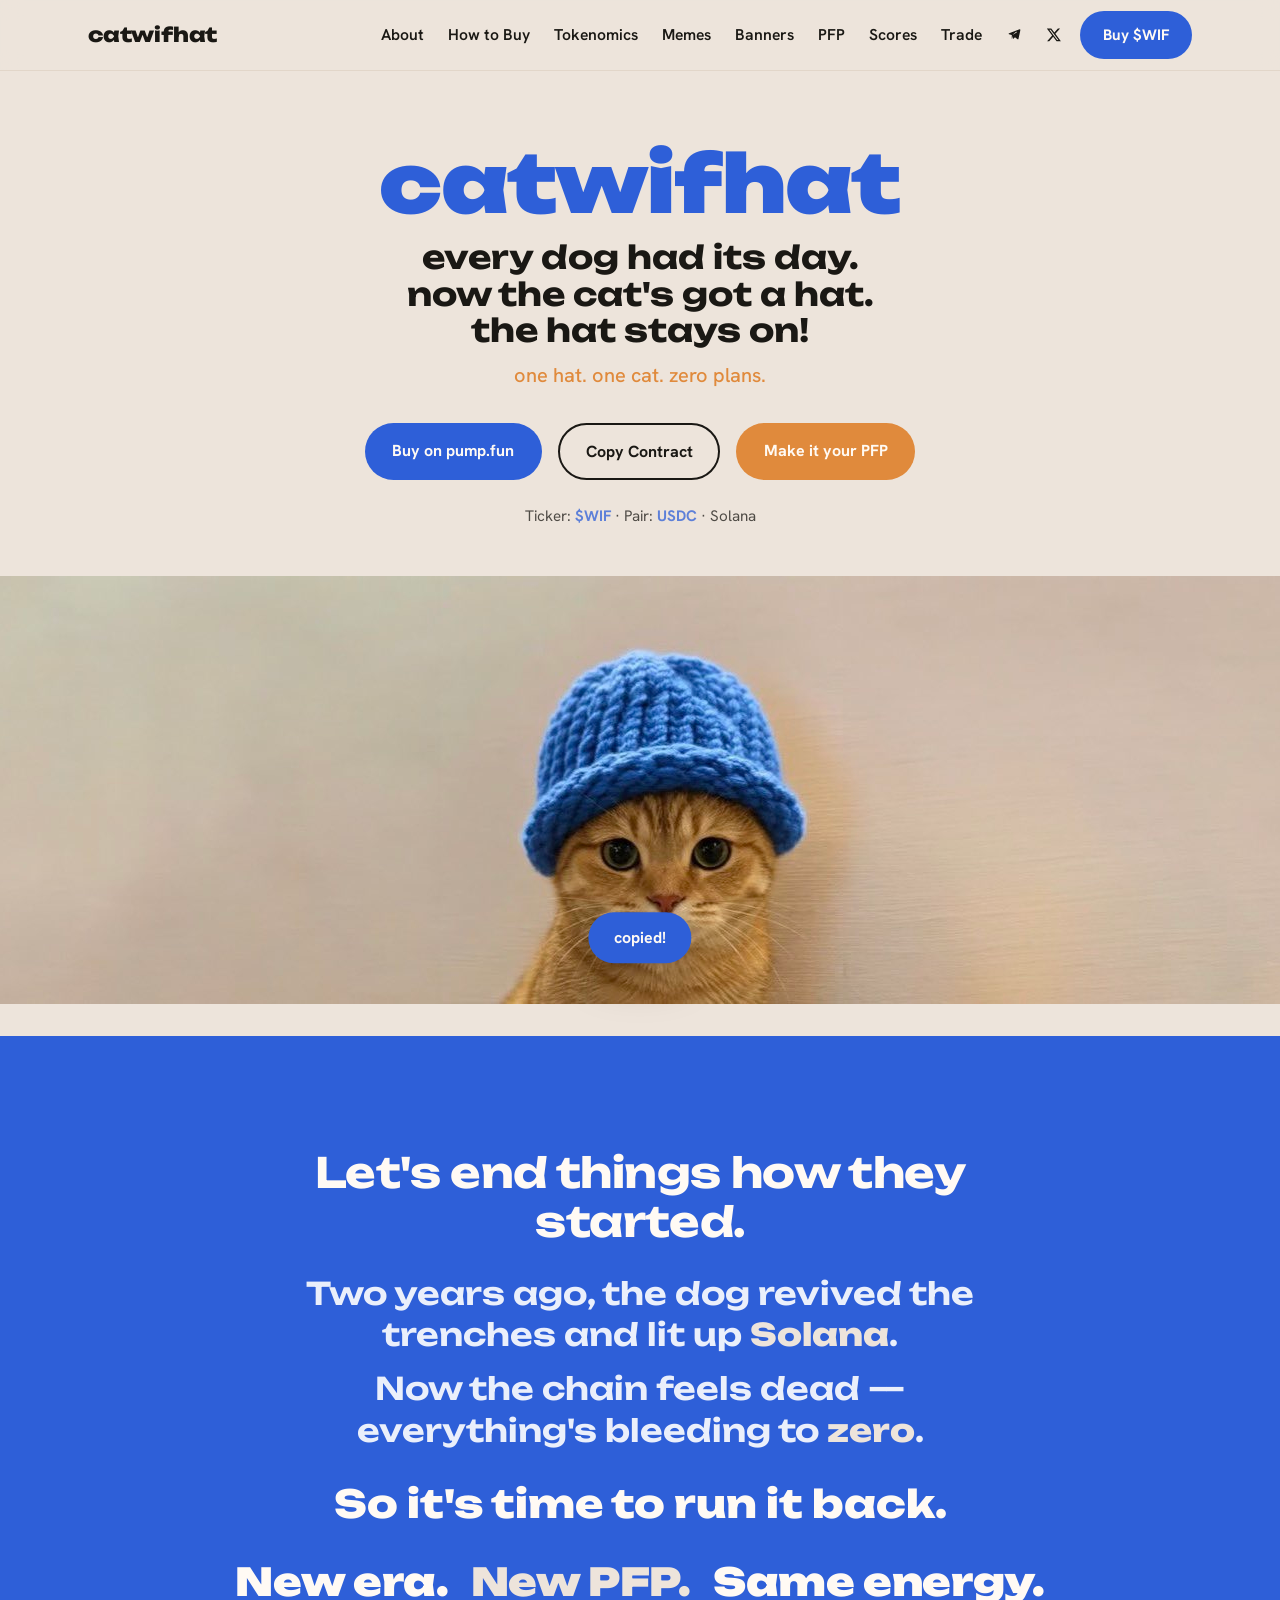
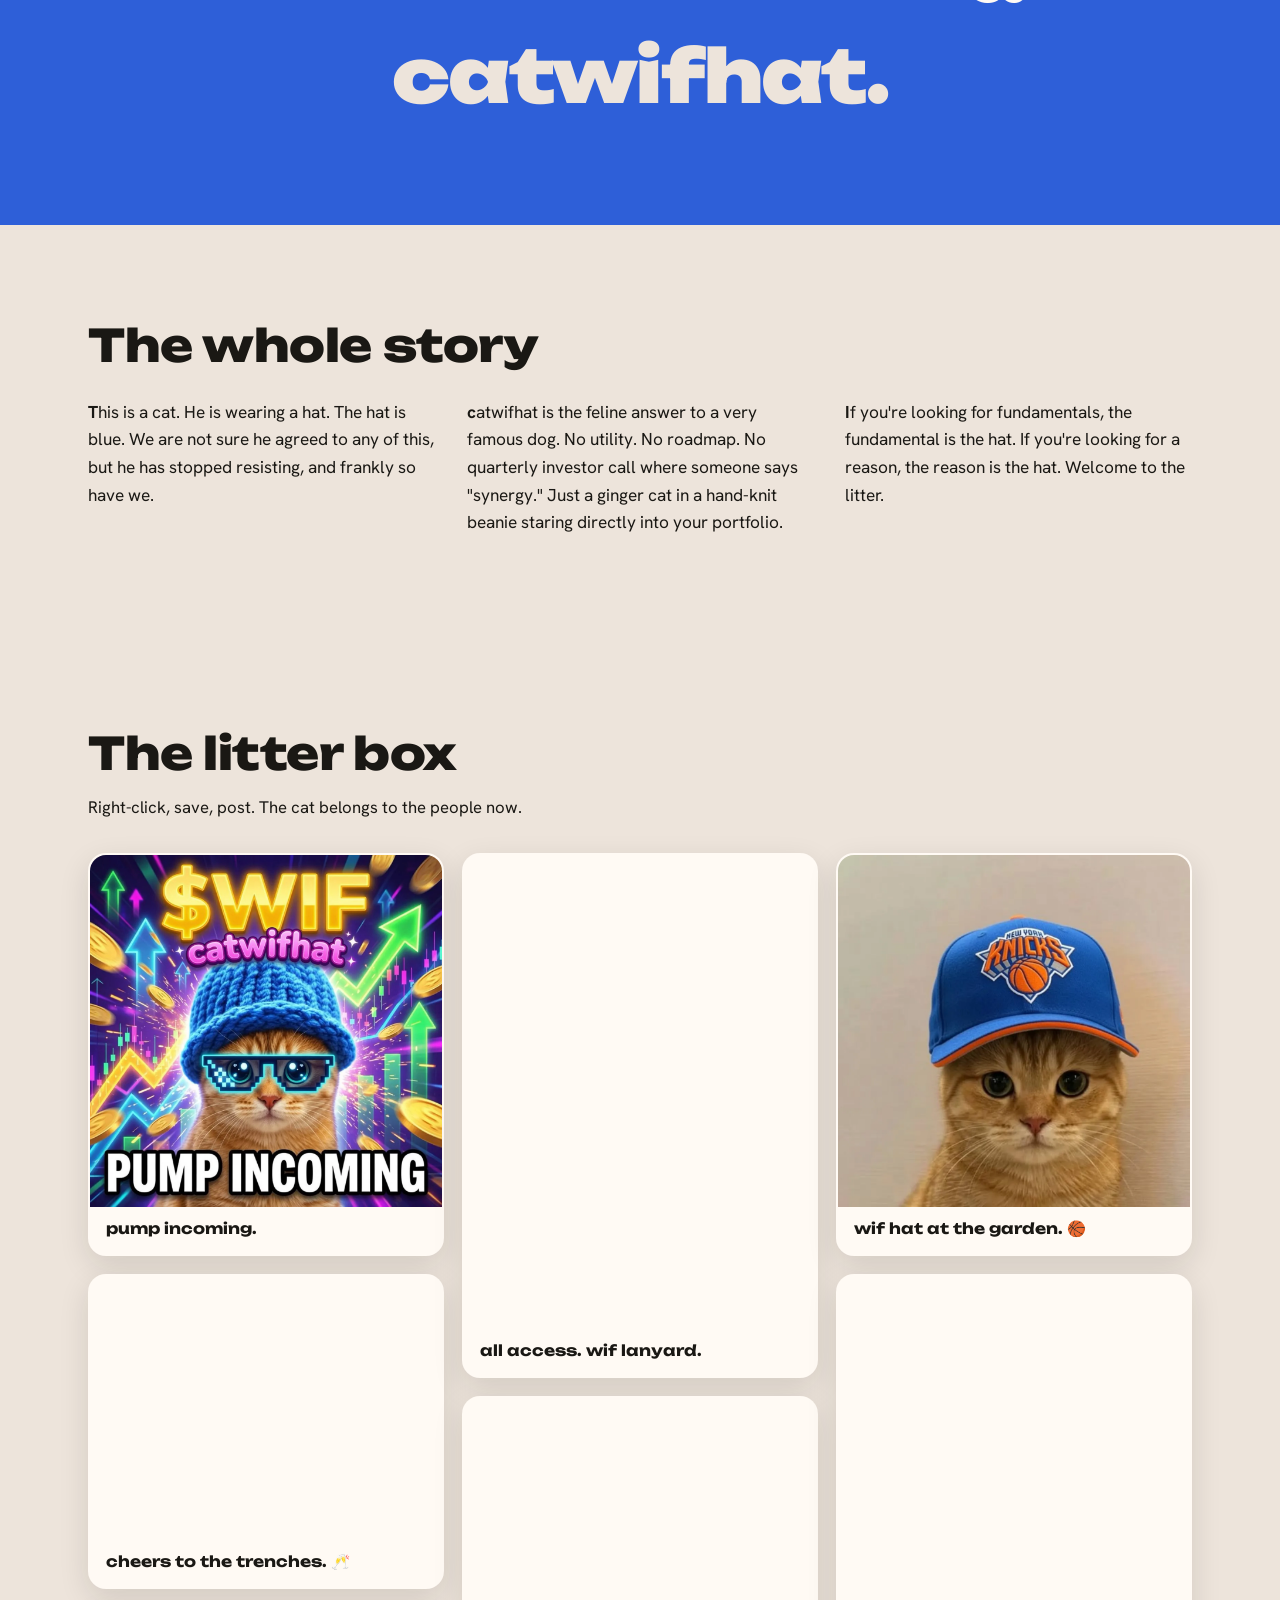
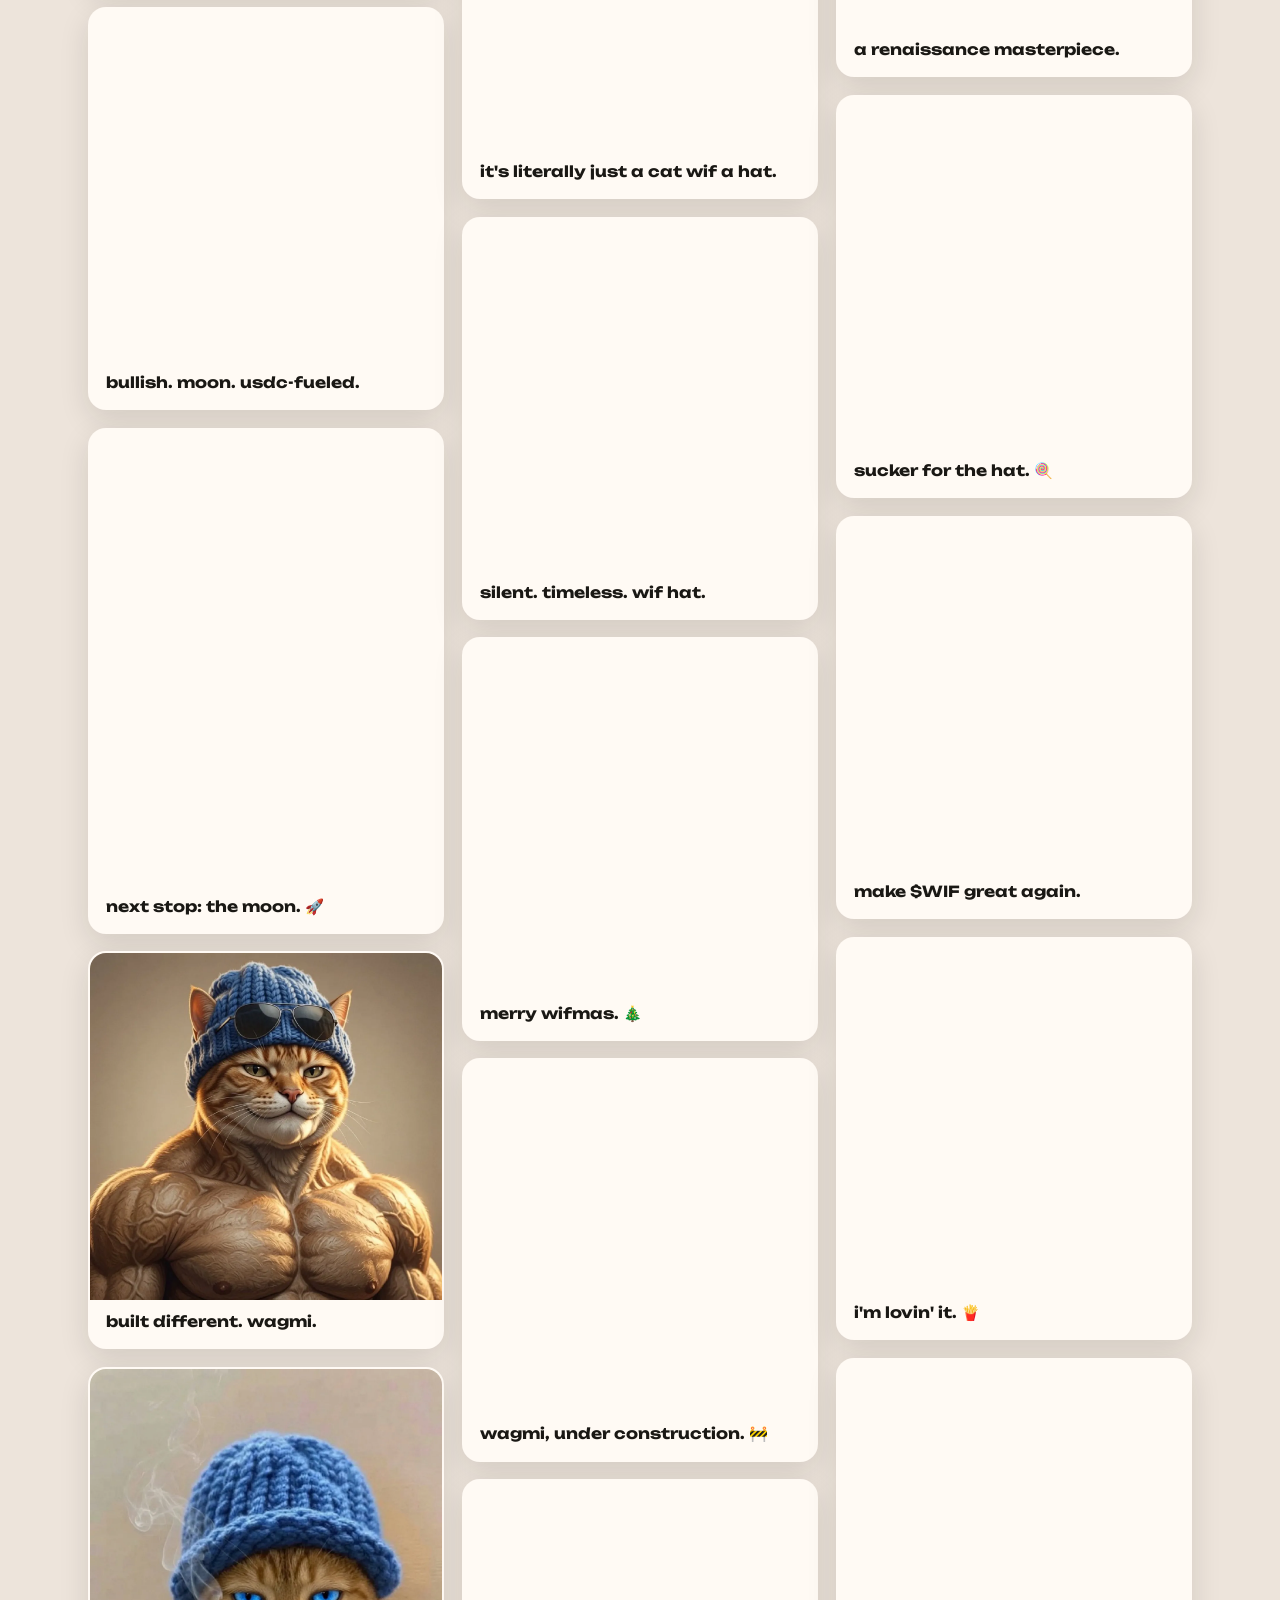
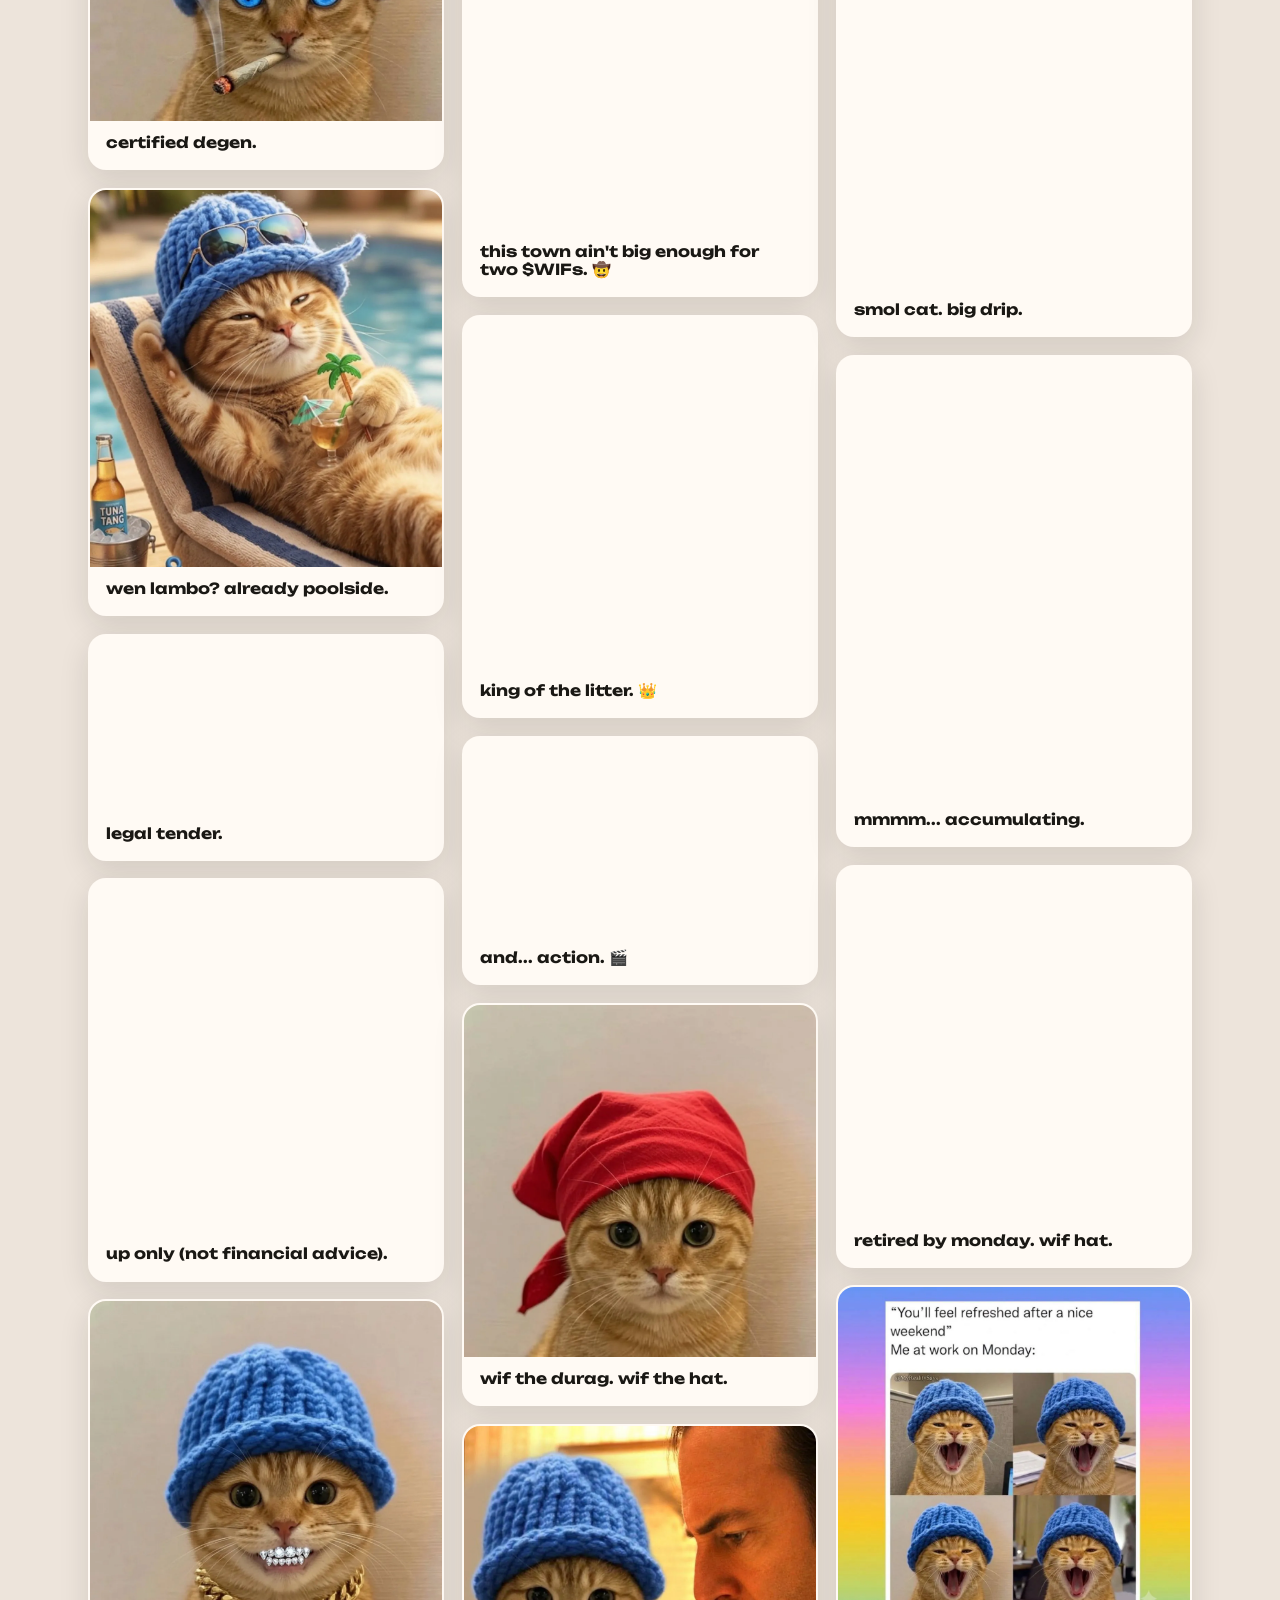
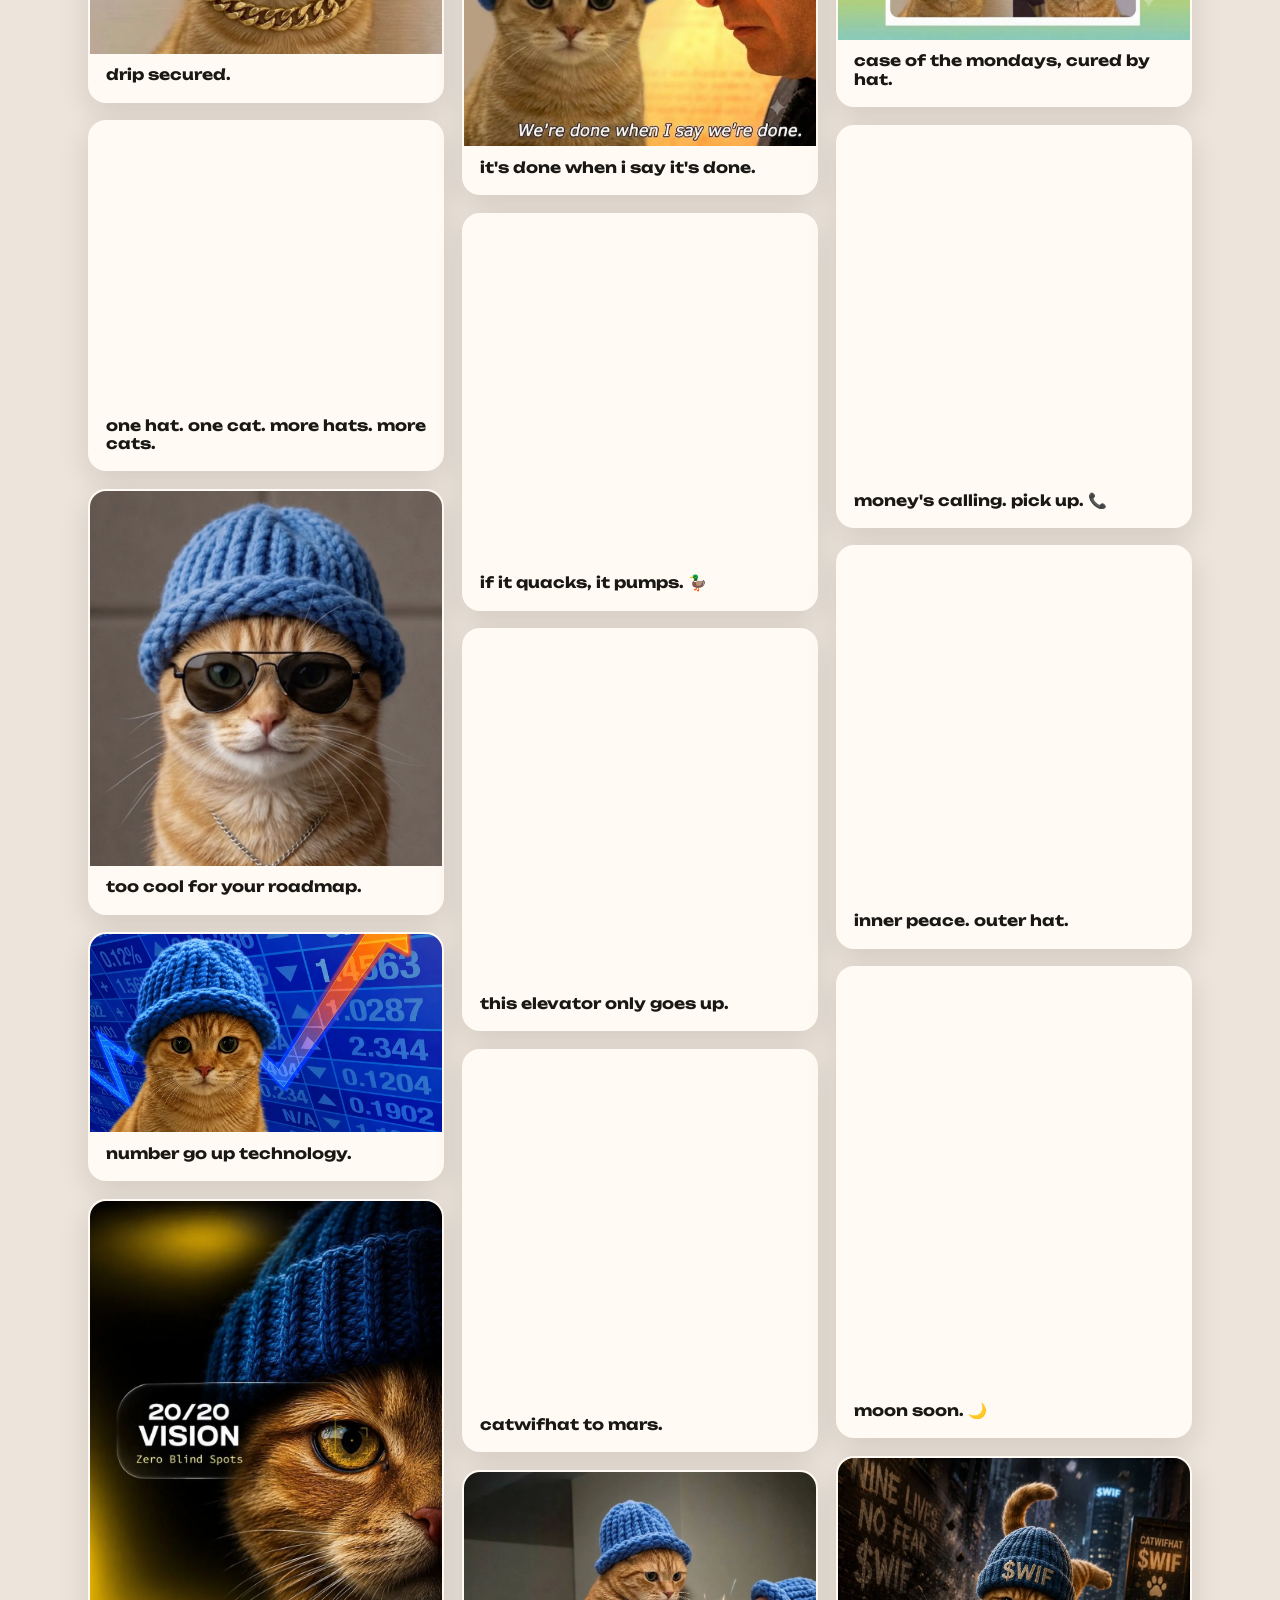
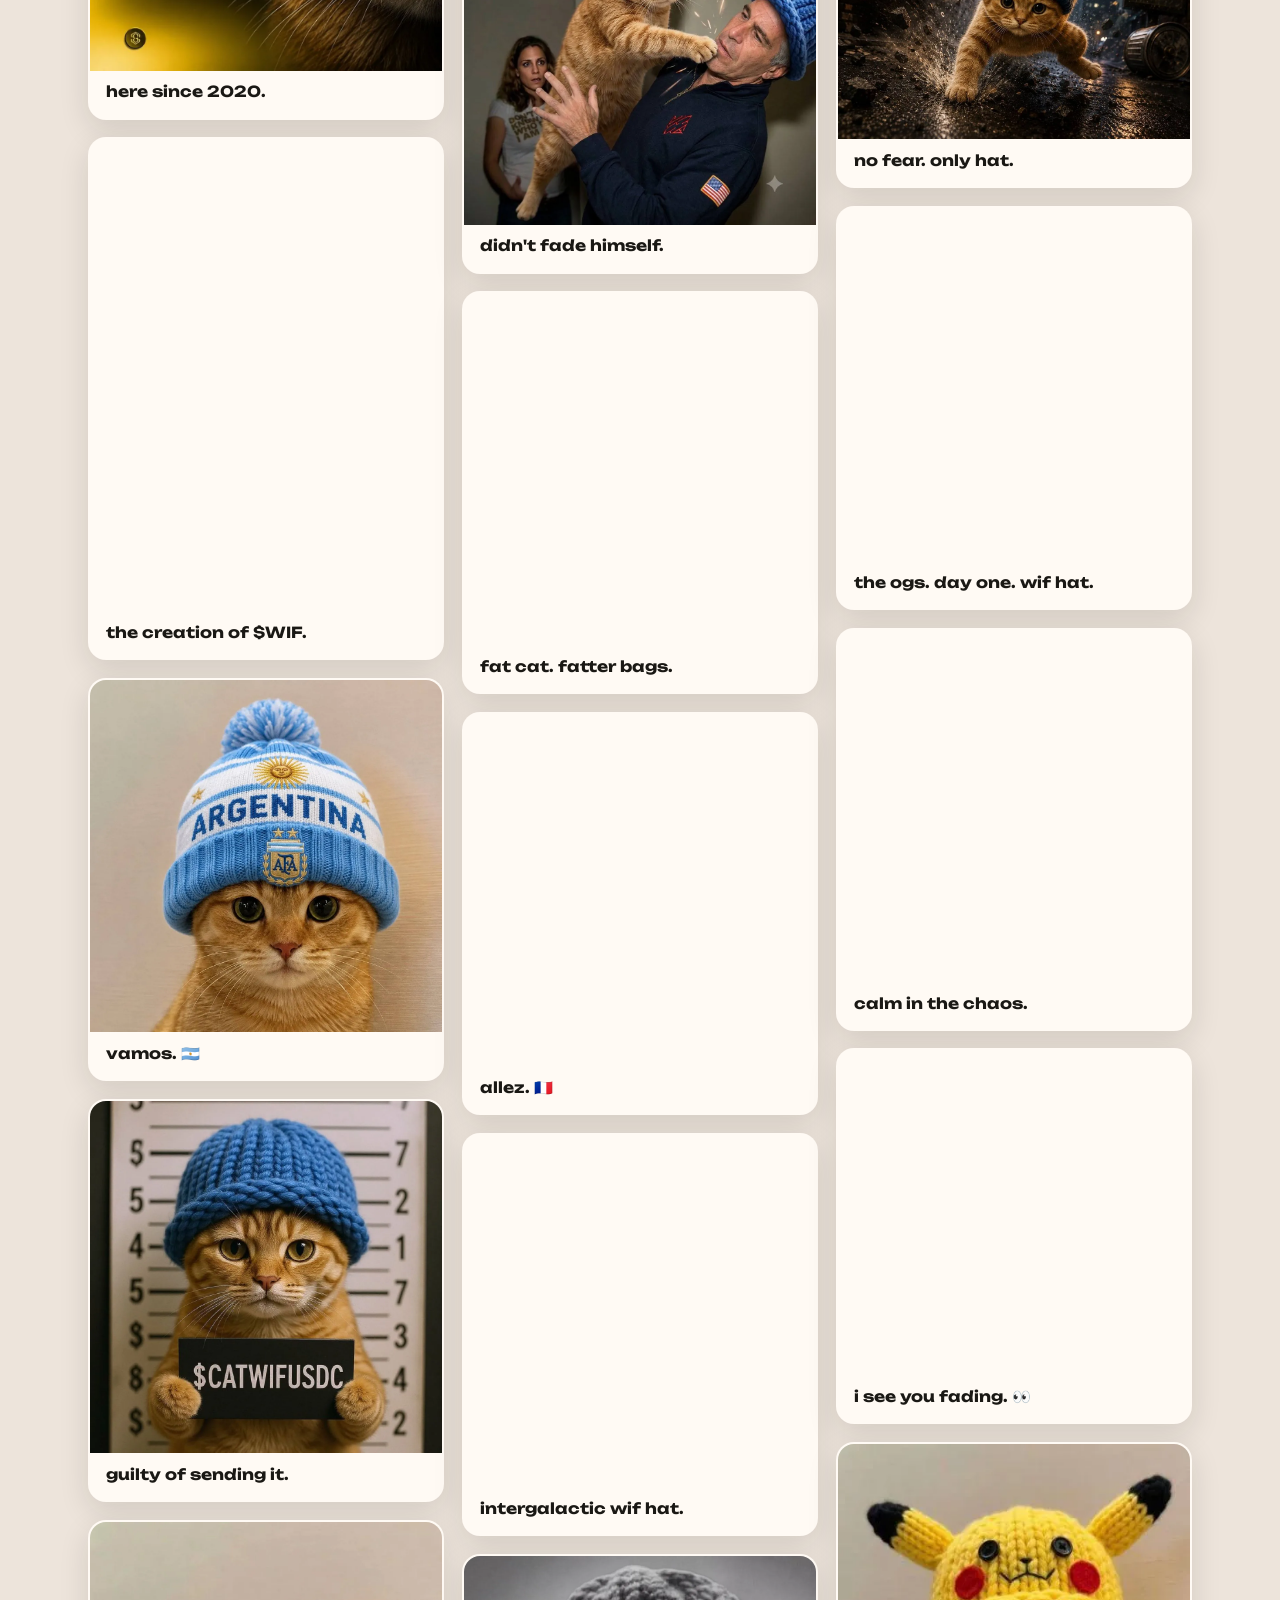
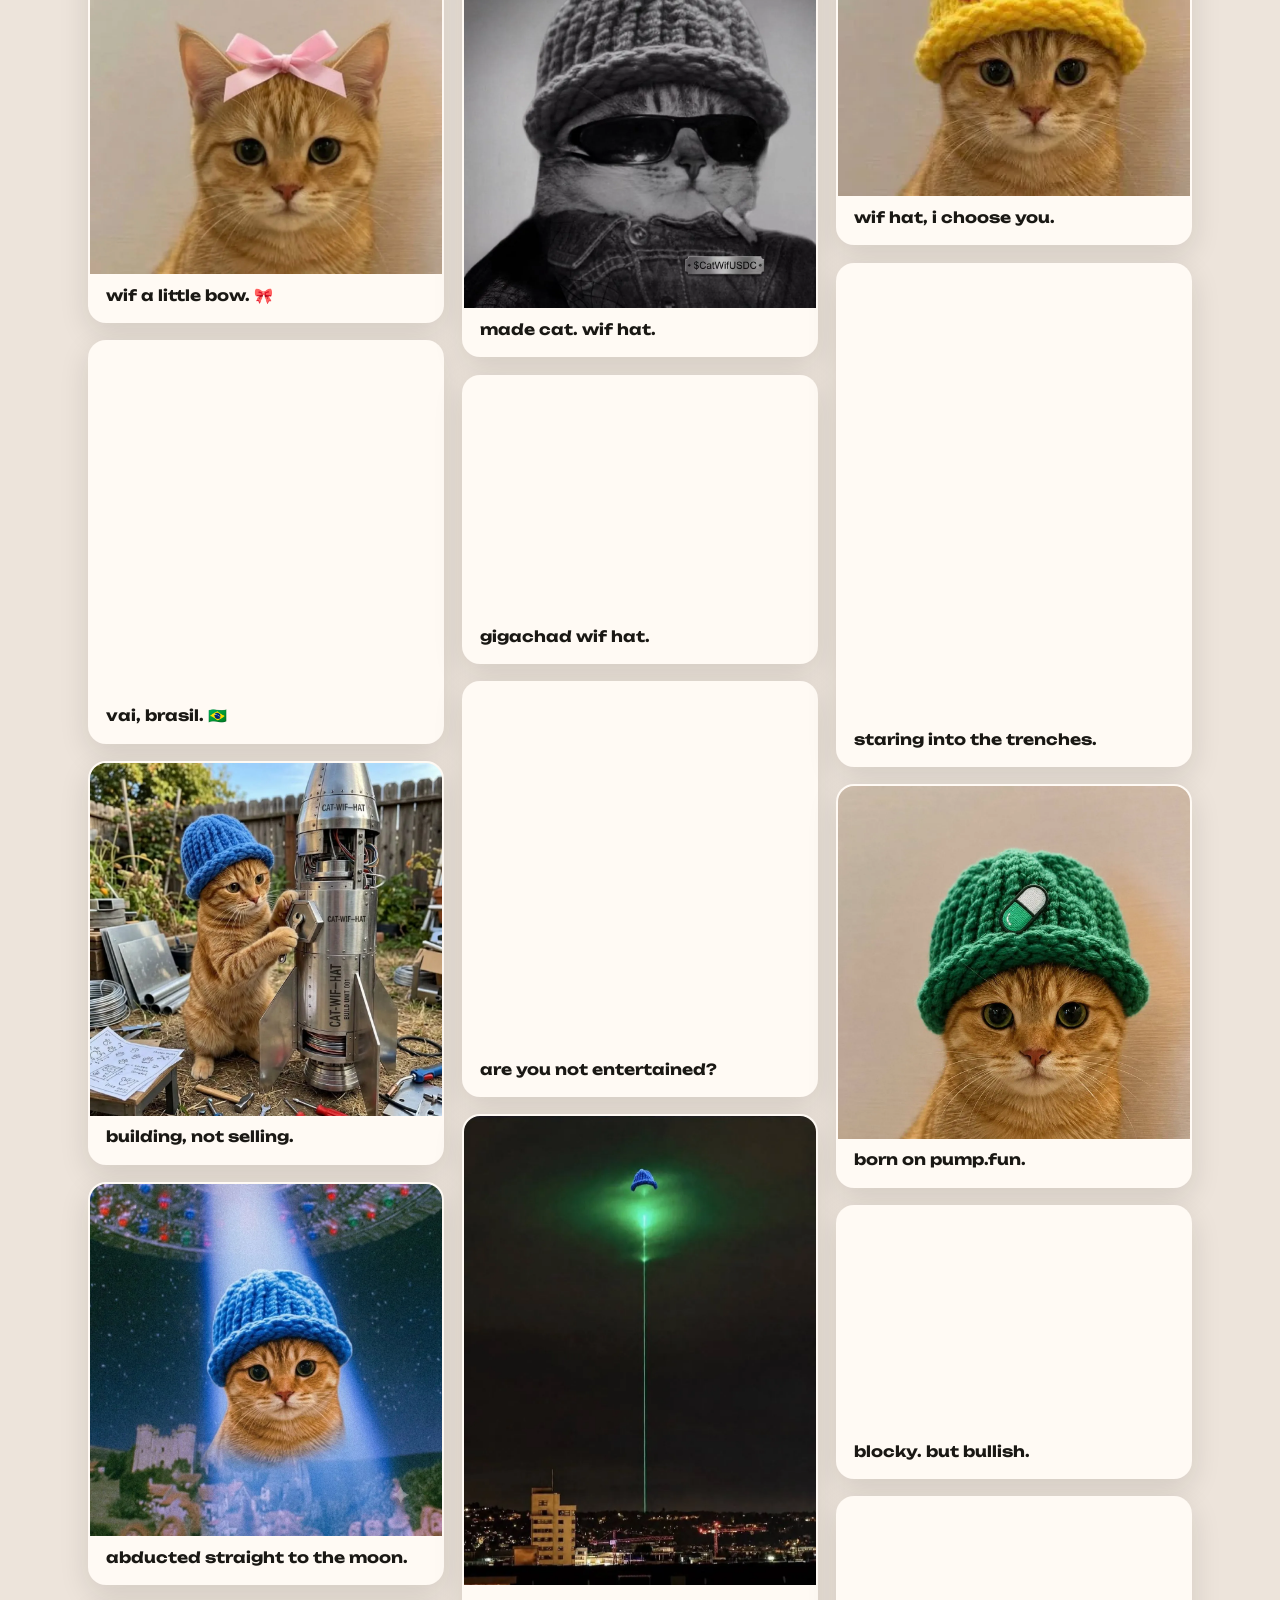
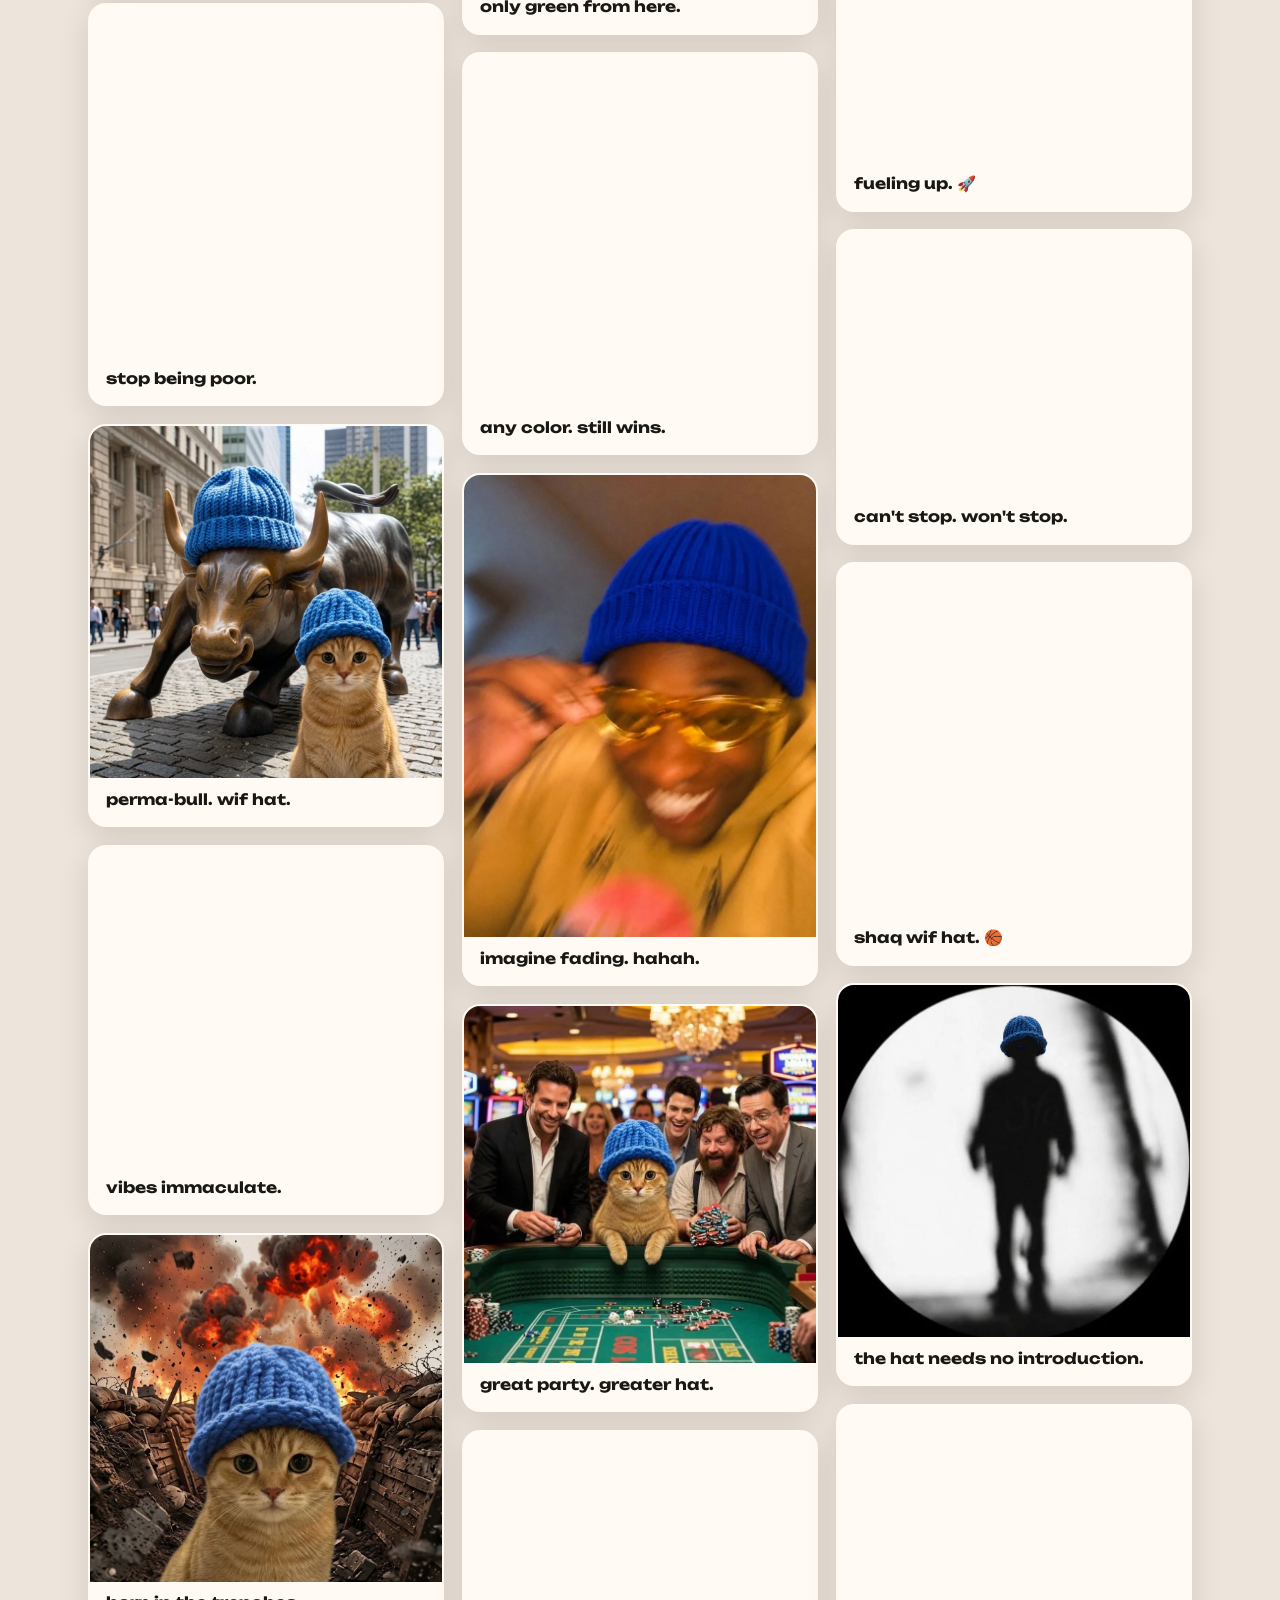
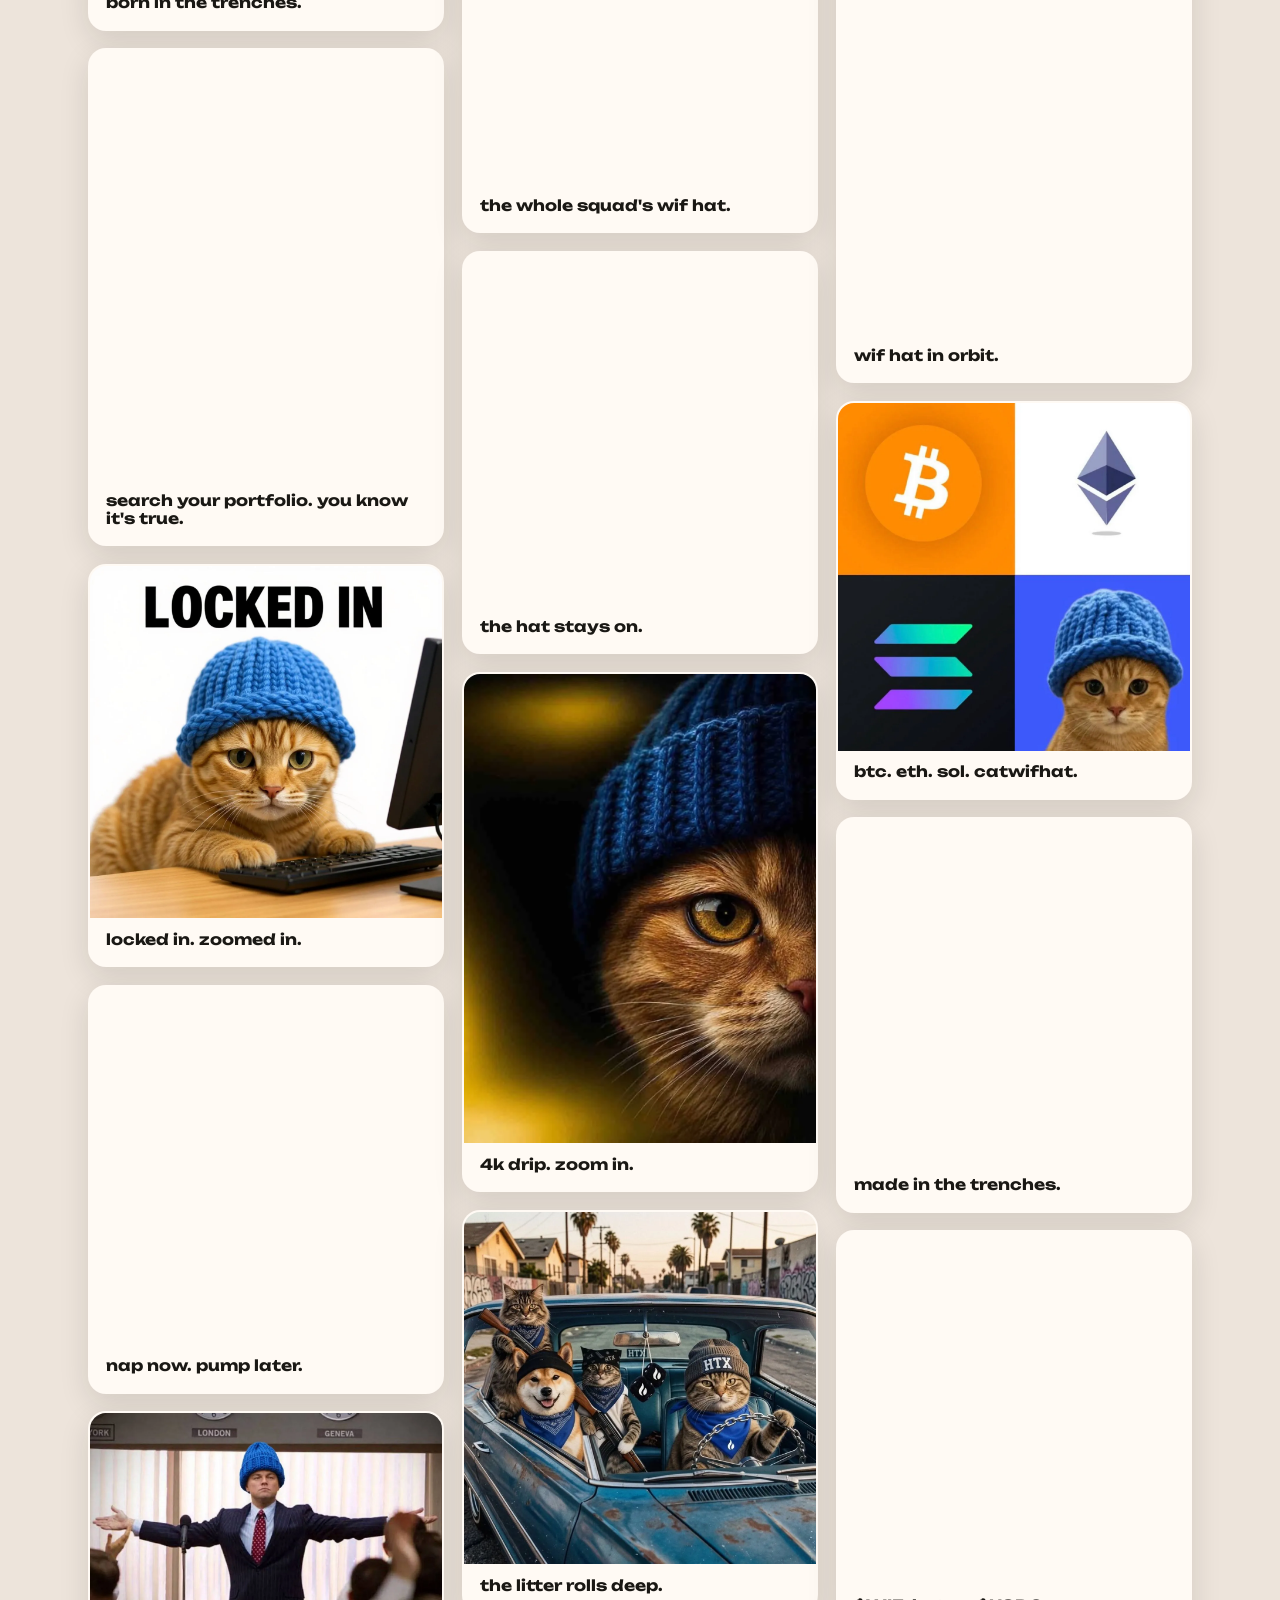
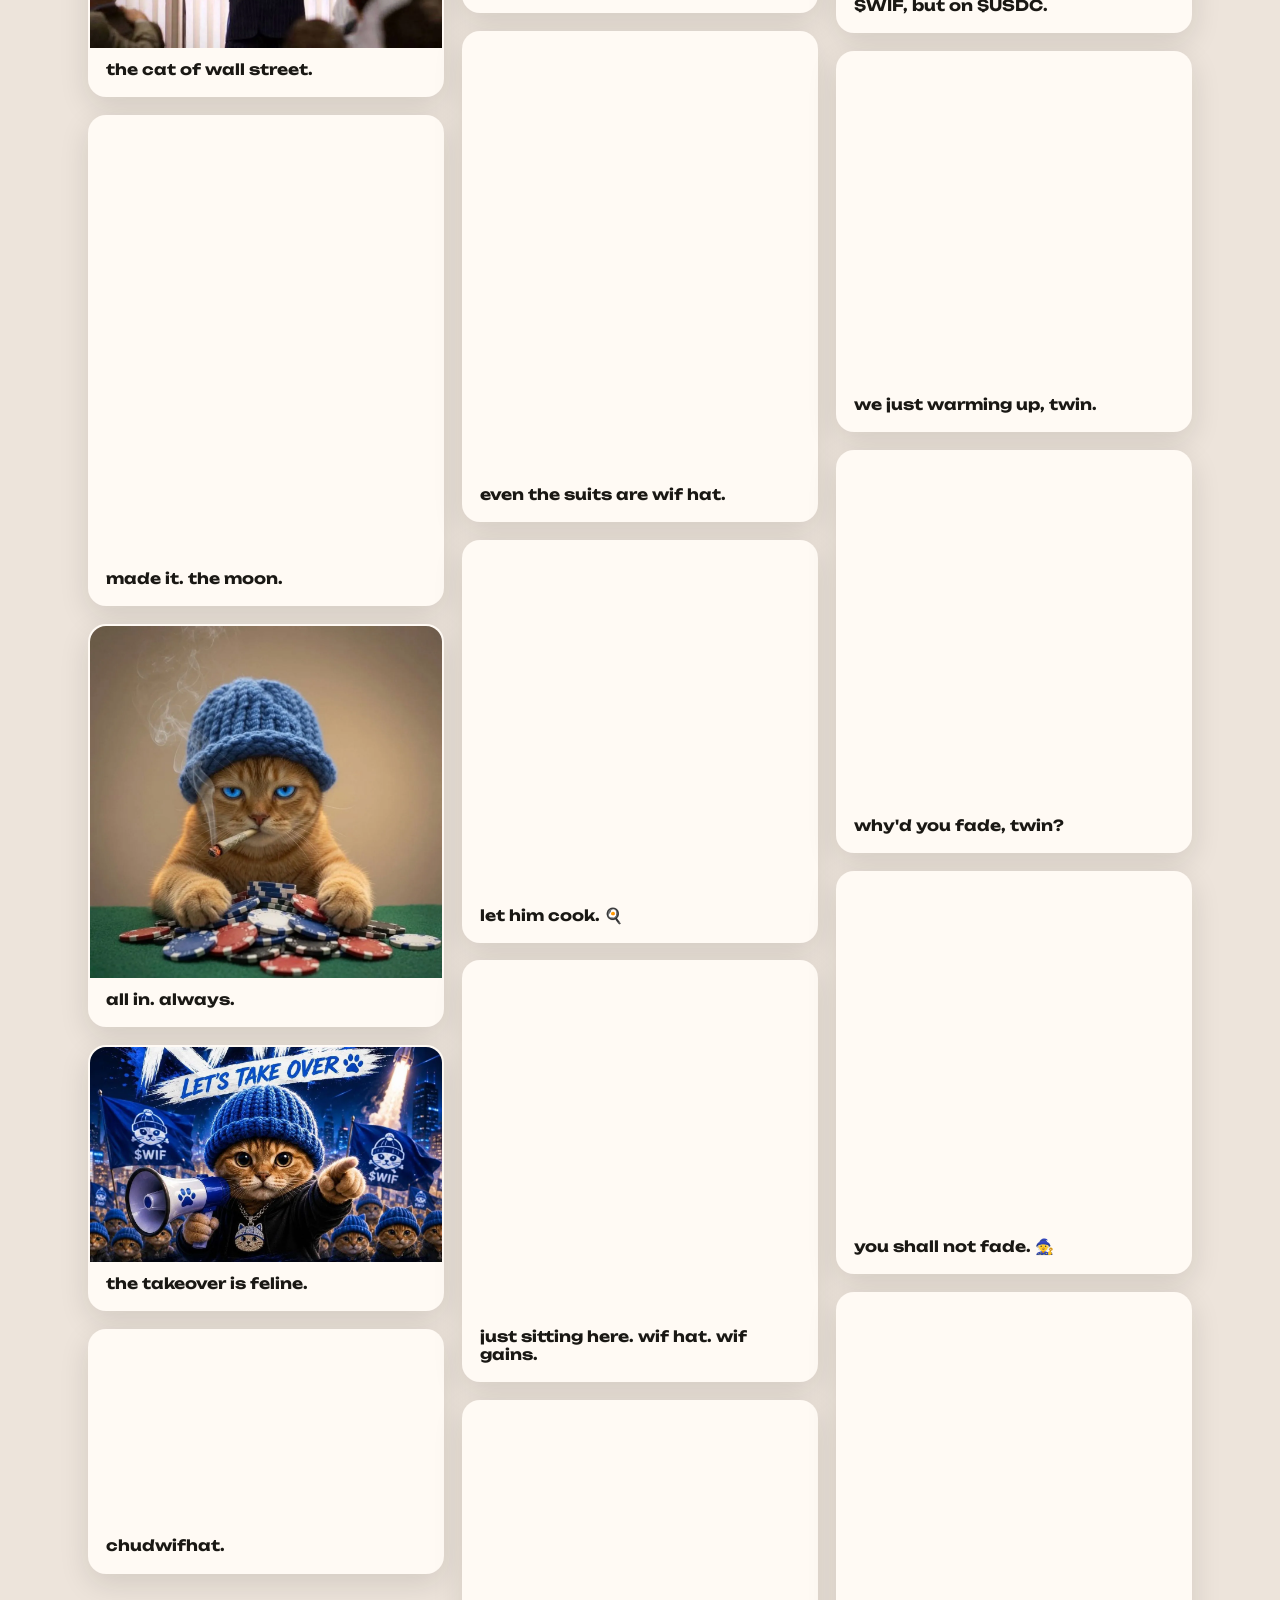
==== commit f7189522: "PFP: morocco transparent cutout + wire all 26 nations into generator - Regenerate morocco-cat.webp f" ====
--- a/index.html
+++ b/index.html
@@ -642,8 +642,10 @@
             <span class="pfp__group-label">Rep your nation <img class="emo" src="/assets/icon-ball.webp?v=3" alt="" /></span>
             <select id="pfp-nation" class="pfp__nation" aria-label="Pick a World Cup nation">
               <option value="">Default catwifhat</option>
+              <option value="australia-cat">Australia</option>
               <option value="austria-cat">Austria</option>
               <option value="bosnia-herzegovina-cat">Bosnia-Herzegovina</option>
+              <option value="brazil-cat">Brazil</option>
               <option value="canada-cat">Canada</option>
               <option value="columbia-cat">Colombia</option>
               <option value="congo-dr-cat">Congo DR</option>
@@ -651,14 +653,20 @@
               <option value="czechia-cat">Czechia</option>
               <option value="england-cat">England</option>
               <option value="ghana-cat">Ghana</option>
+              <option value="haiti-cat">Haiti</option>
               <option value="jordan-cat">Jordan</option>
               <option value="mexico-cat">Mexico</option>
+              <option value="morocco-cat">Morocco</option>
               <option value="panama-cat">Panama</option>
+              <option value="paraguay-cat">Paraguay</option>
               <option value="portugal-cat">Portugal</option>
               <option value="qatar-cat">Qatar</option>
+              <option value="scotland-cat">Scotland</option>
               <option value="south-africa-hat">South Africa</option>
               <option value="south-korea-cat">South Korea</option>
               <option value="swiss-cat">Switzerland</option>
+              <option value="turkey-cat">Türkiye</option>
+              <option value="usa-cat">United States</option>
               <option value="uzbekistan-cat">Uzbekistan</option>
             </select>
           </div>
